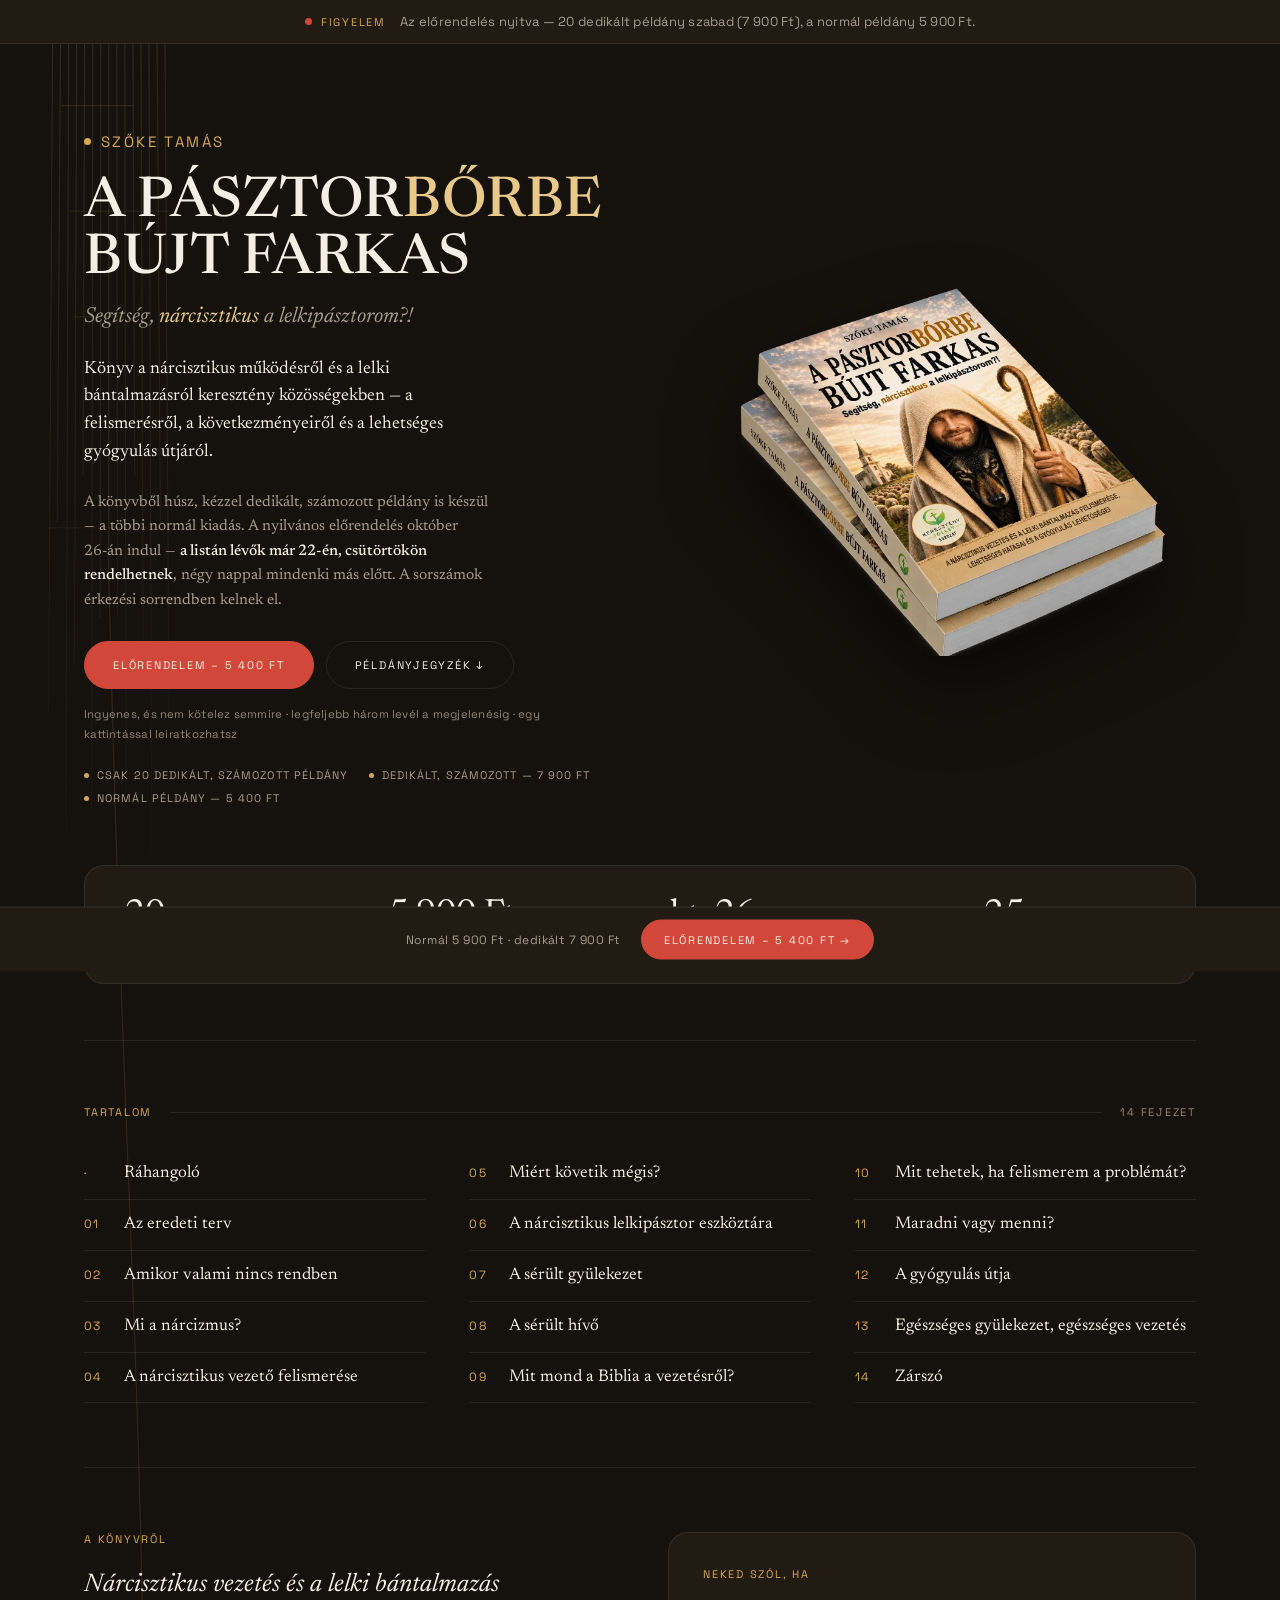
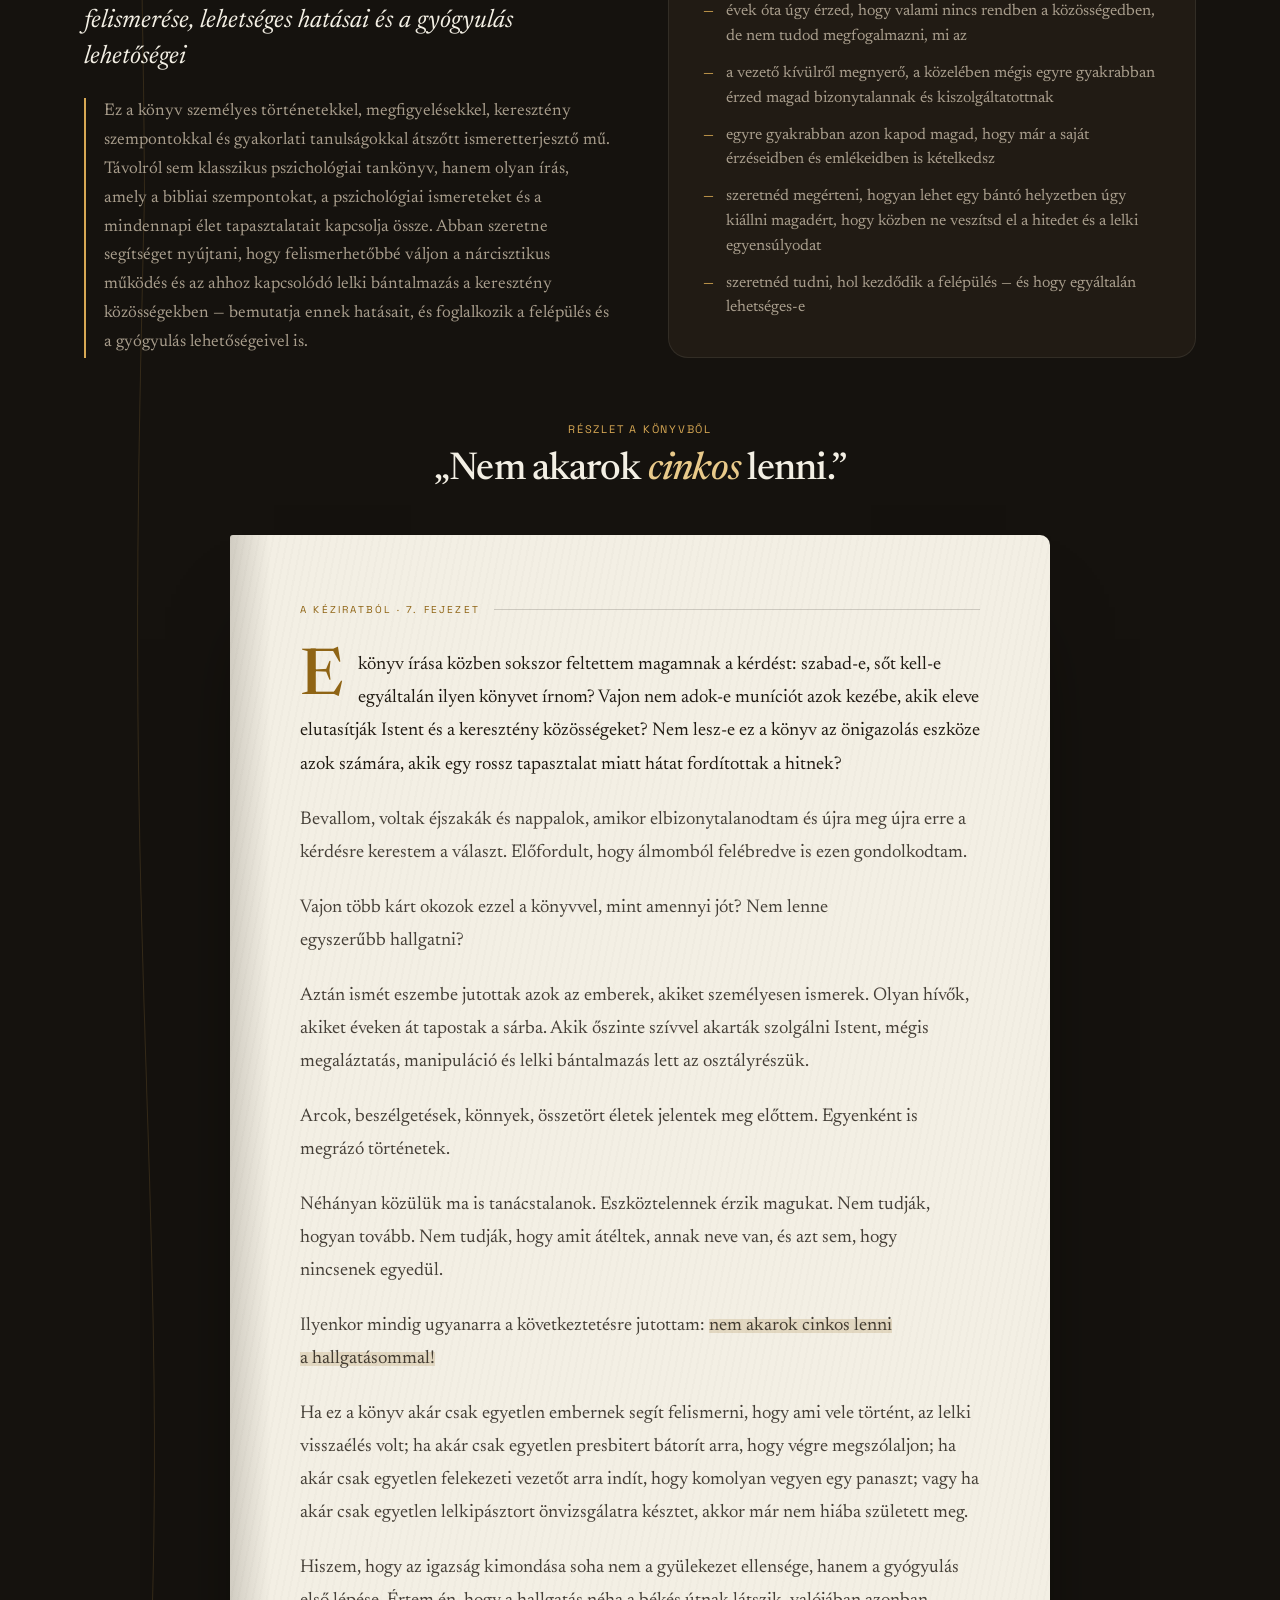
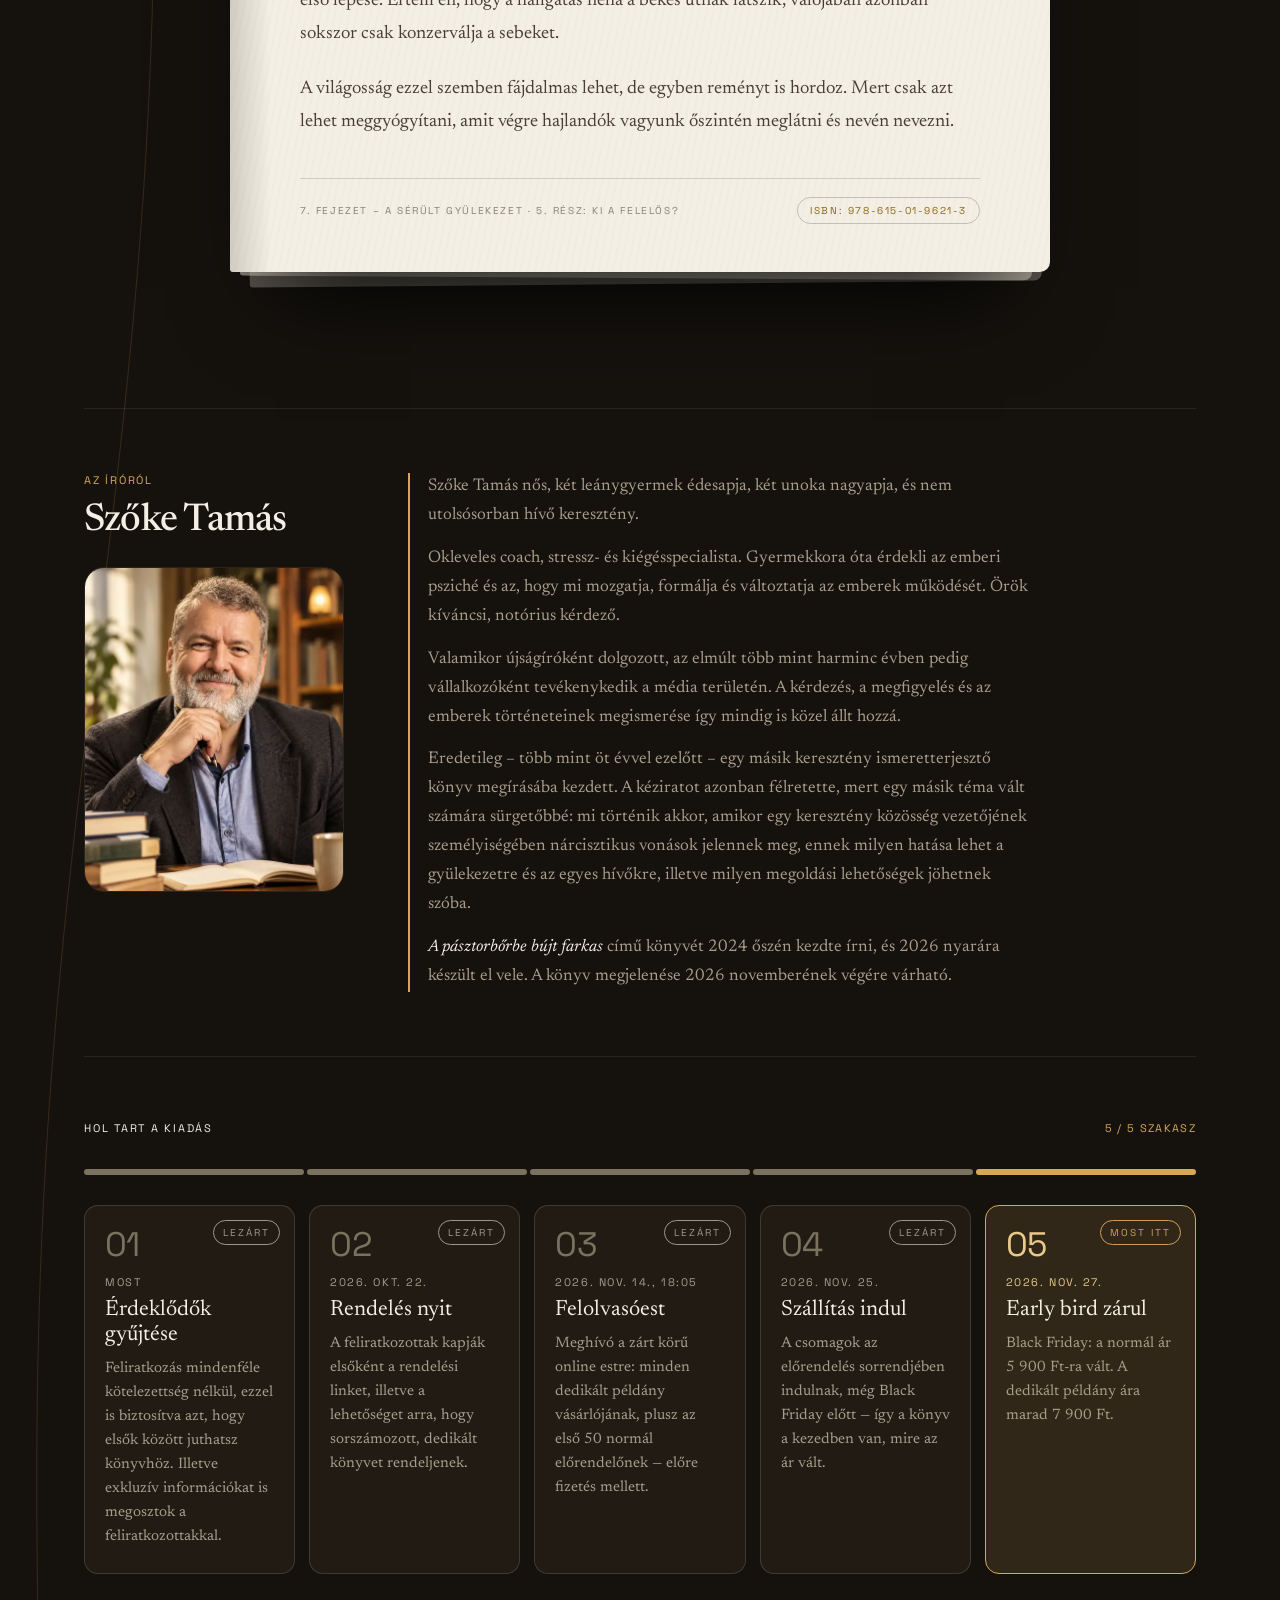
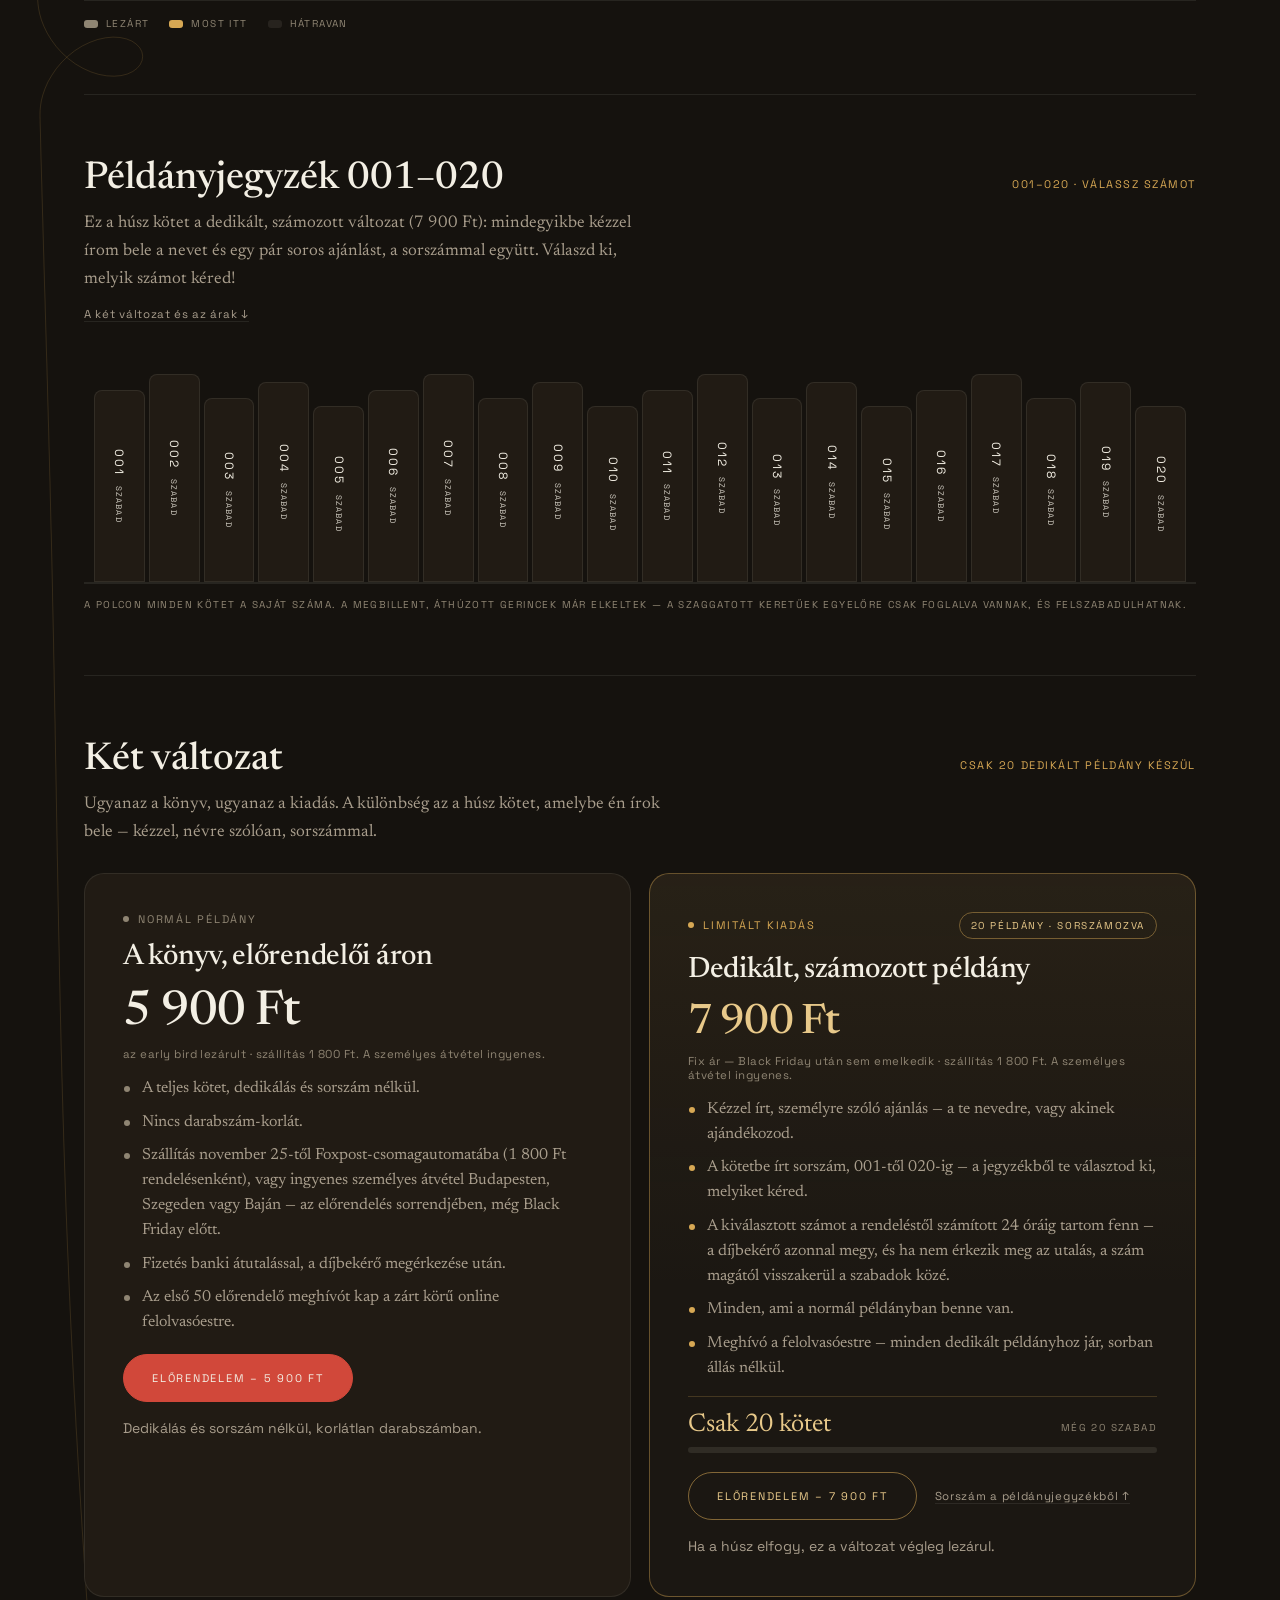
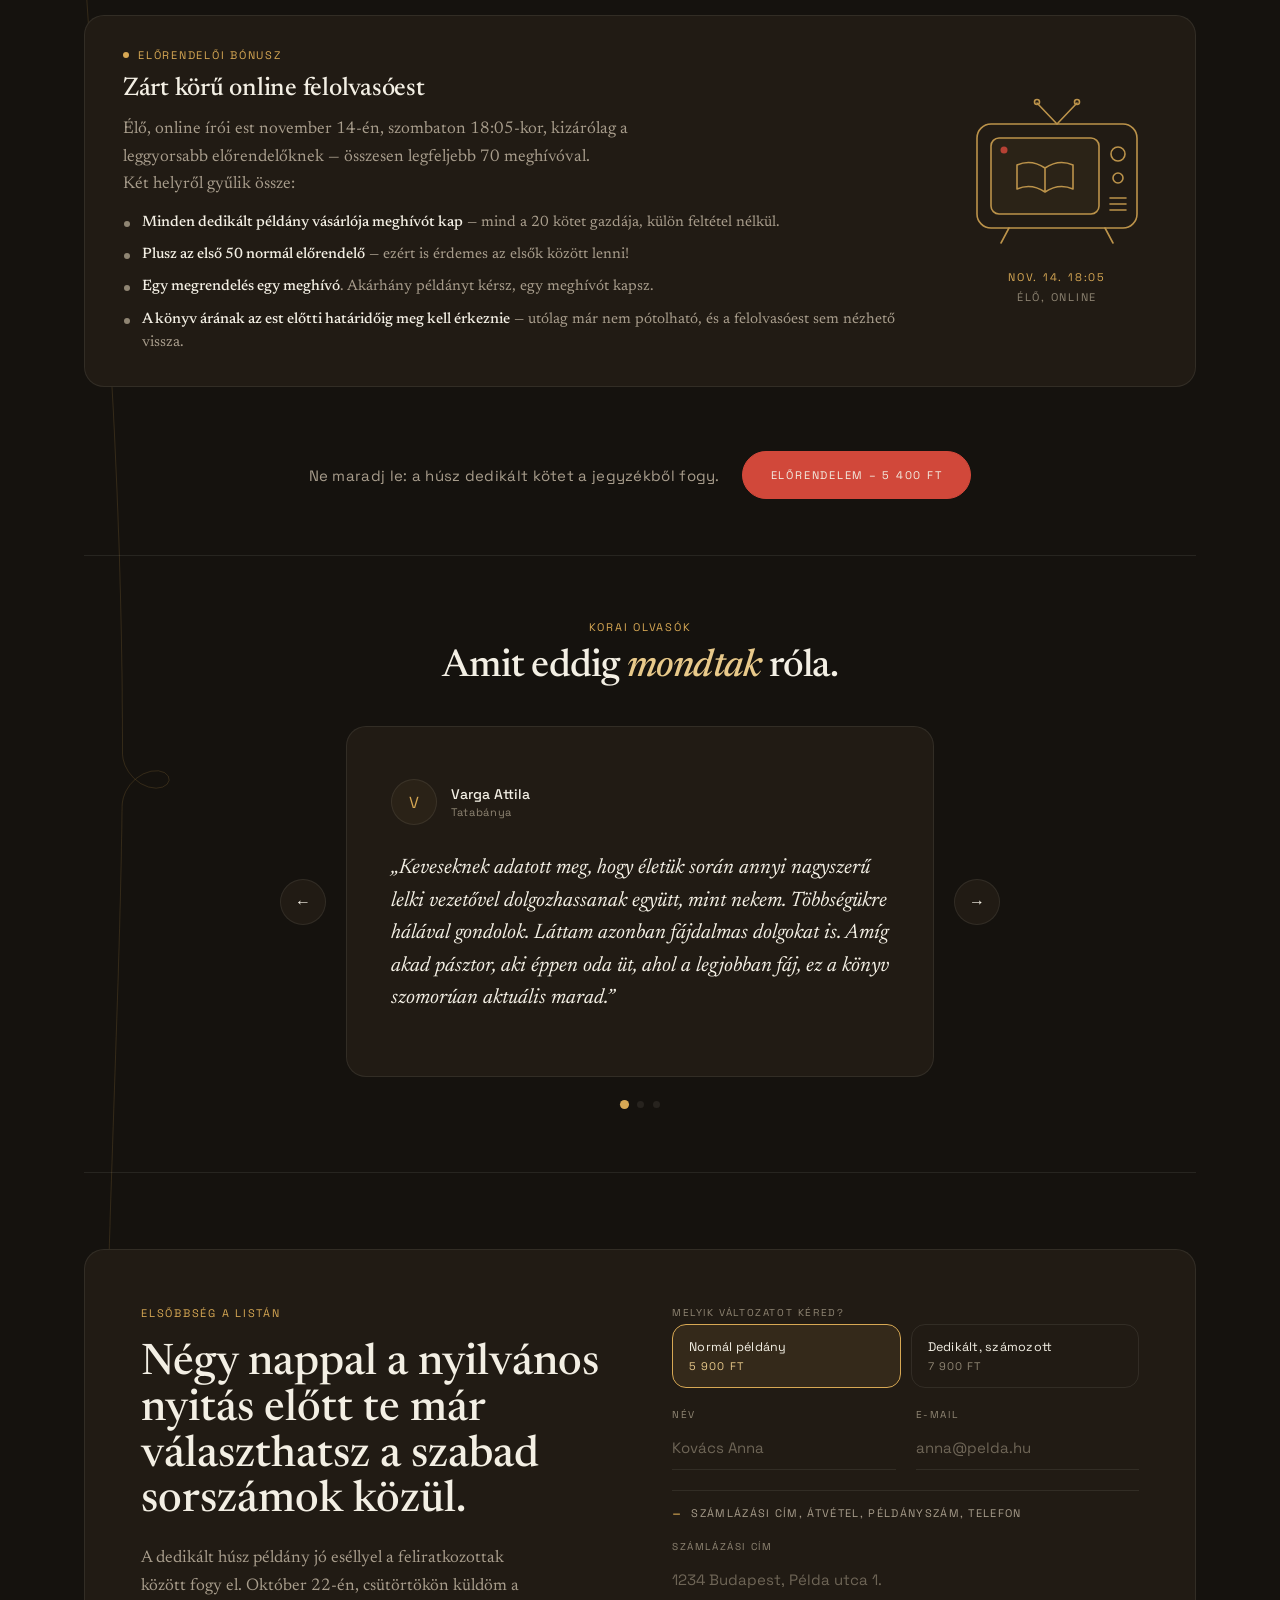
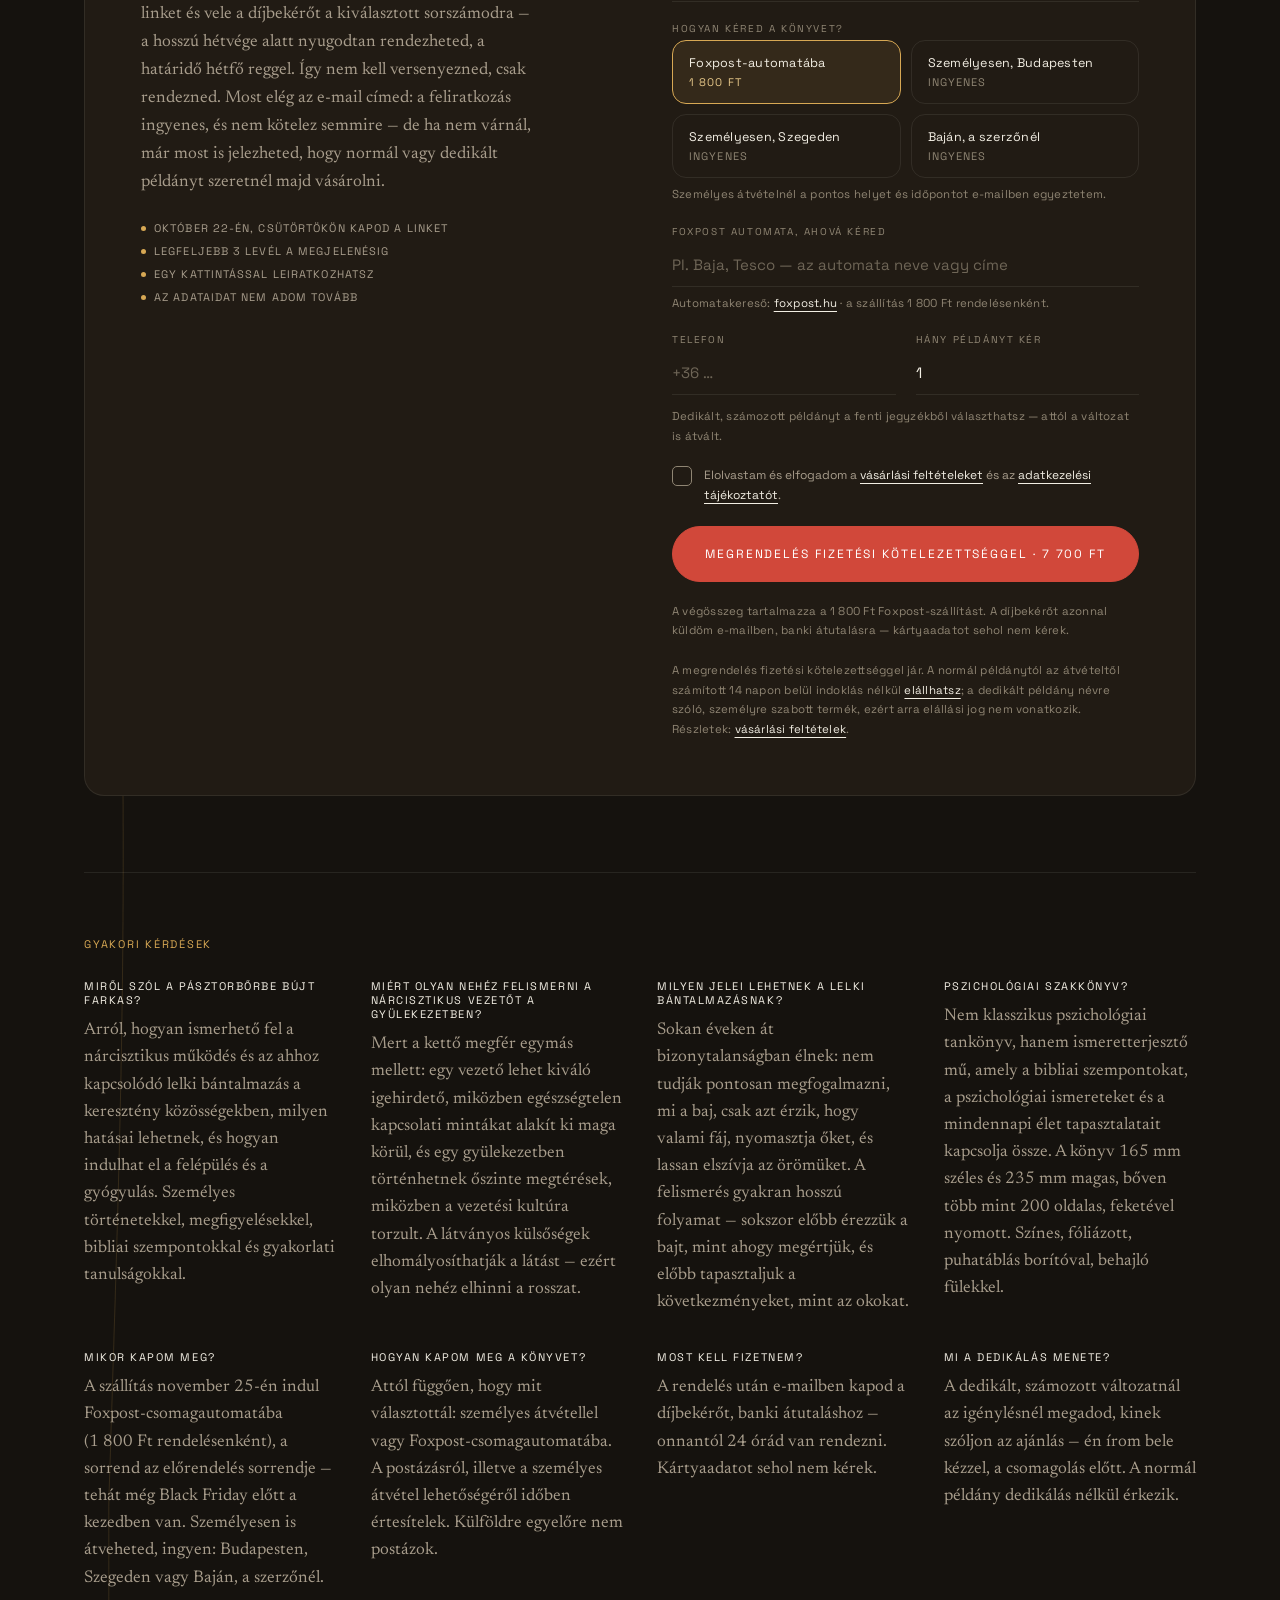
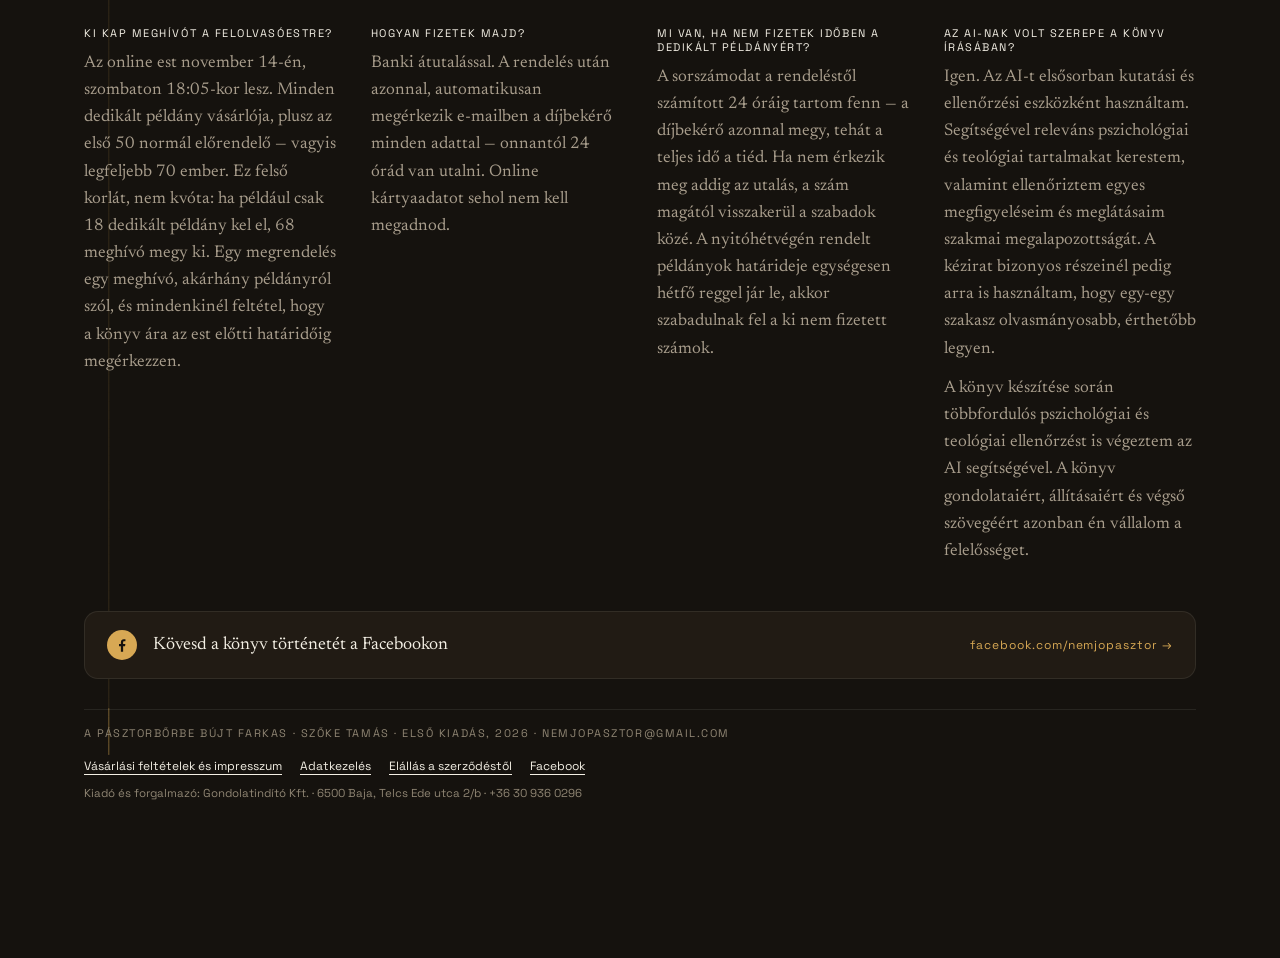
==== index.html @ 854a50dd "Az íróról: bővített, öt bekezdéses életrajz Co-Authored-By: Claude Opus 5.5 <noreply@anthropic.com> " ====
<!DOCTYPE html>
<html lang="hu">
<head>
<meta charset="UTF-8">
<meta name="viewport" content="width=device-width, initial-scale=1">
<title>A pásztorbőrbe bújt farkas — Szőke Tamás könyve</title>
<meta name="description" content="Szőke Tamás könyve a nárcisztikus vezetésről és a lelki bántalmazásról a gyülekezetben: felismerés, hatások, gyógyulás. Előrendelés, 20 dedikált példány.">
<meta name="theme-color" content="#15120e">
<link rel="icon" href="data:image/svg+xml,%3Csvg xmlns='http://www.w3.org/2000/svg' viewBox='0 0 32 32'%3E%3Crect width='32' height='32' rx='7' fill='%2315120e'/%3E%3Cpath d='M13 3C13 10 12 12 14 15C16 18 22 17 21 13C20 9 13 12 15 19C17 25 18 27 18 29' fill='none' stroke='%23d7a854' stroke-width='1.8' stroke-linecap='round'/%3E%3C/svg%3E">
<meta name="robots" content="index,follow">
<meta property="og:type" content="book">
<meta property="og:locale" content="hu_HU">
<meta property="og:title" content="A pásztorbőrbe bújt farkas — Szőke Tamás · 20 dedikált példány">
<meta property="og:description" content="Nárcisztikus működés és lelki bántalmazás keresztény közösségekben. A nyilvános előrendelés október 26-án indul, a várólistások már 22-én, csütörtökön rendelhetnek.">
<link rel="canonical" href="https://www.nemjopasztor.hu/">
<meta property="og:url" content="https://www.nemjopasztor.hu/">
<meta property="og:image" content="https://www.nemjopasztor.hu/og-borito.jpg">
<meta property="og:image:width" content="1200">
<meta property="og:image:height" content="630">
<meta name="twitter:card" content="summary_large_image">
<link rel="preconnect" href="https://fonts.googleapis.com">
<link rel="preconnect" href="https://fonts.gstatic.com" crossorigin>
<link href="https://fonts.googleapis.com/css2?family=Newsreader:ital,wght@0,400;0,500;1,400&family=Space+Grotesk:wght@400;500&display=swap" rel="stylesheet">
<!-- Strukturált adat a keresőknek. Az árak itt KÉZZEL vannak: ha a CONFIG
     árai változnak (pl. Black Friday után), ezt is frissíteni kell. A GYIK
     szövegei szó szerint egyezzenek az oldalon láthatóval. -->
<script type="application/ld+json">
{
 "@context": "https://schema.org",
 "@graph": [
  {
   "@type": "WebSite",
   "@id": "https://www.nemjopasztor.hu/#website",
   "url": "https://www.nemjopasztor.hu/",
   "name": "A pásztorbőrbe bújt farkas",
   "inLanguage": "hu",
   "publisher": {
    "@id": "https://www.nemjopasztor.hu/#kiado"
   }
  },
  {
   "@type": "Organization",
   "@id": "https://www.nemjopasztor.hu/#kiado",
   "name": "Gondolatindító Kft.",
   "url": "https://www.nemjopasztor.hu/",
   "email": "nemjopasztor@gmail.com",
   "telephone": "+36309360296",
   "address": {
    "@type": "PostalAddress",
    "streetAddress": "Telcs Ede utca 2/b",
    "postalCode": "6500",
    "addressLocality": "Baja",
    "addressCountry": "HU"
   },
   "sameAs": [
    "https://www.facebook.com/nemjopasztor"
   ]
  },
  {
   "@type": "Person",
   "@id": "https://www.nemjopasztor.hu/#szerzo",
   "name": "Szőke Tamás",
   "image": "https://www.nemjopasztor.hu/szerzo.webp",
   "jobTitle": "okleveles coach, stressz- és kiégésspecialista",
   "description": "Szőke Tamás nős, két leánygyermek édesapja, két unoka nagyapja, és nem utolsósorban hívő keresztény. Okleveles coach, stressz- és kiégésspecialista. Gyermekkora óta érdekli az emberi psziché és az, hogy mi mozgatja, formálja és változtatja az emberek működését. Örök kíváncsi, notórius kérdező. Valamikor újságíróként dolgozott, az elmúlt több mint harminc évben pedig vállalkozóként tevékenykedik a média területén. A kérdezés, a megfigyelés és az emberek történeteinek megismerése így mindig is közel állt hozzá. Eredetileg – több mint öt évvel ezelőtt – egy másik keresztény ismeretterjesztő könyv megírásába kezdett. A kéziratot azonban félretette, mert egy másik téma vált számára sürgetőbbé: mi történik akkor, amikor egy keresztény közösség vezetőjének személyiségében nárcisztikus vonások jelennek meg, ennek milyen hatása lehet a gyülekezetre és az egyes hívőkre, illetve milyen megoldási lehetőségek jöhetnek szóba. A pásztorbőrbe bújt farkas című könyvét 2024 őszén kezdte írni, és 2026 nyarára készült el vele. A könyv megjelenése 2026 novemberének végére várható."
  },
  {
   "@type": [
    "Book",
    "Product"
   ],
   "@id": "https://www.nemjopasztor.hu/#konyv",
   "name": "A pásztorbőrbe bújt farkas",
   "alternativeHeadline": "Segítség, nárcisztikus a lelkipásztorom?!",
   "description": "A nárcisztikus vezetés és a lelki bántalmazás felismerése, lehetséges hatásai és a gyógyulás lehetőségei keresztény közösségekben.",
   "author": {
    "@id": "https://www.nemjopasztor.hu/#szerzo"
   },
   "publisher": {
    "@id": "https://www.nemjopasztor.hu/#kiado"
   },
   "brand": {
    "@id": "https://www.nemjopasztor.hu/#kiado"
   },
   "inLanguage": "hu",
   "bookFormat": "https://schema.org/Paperback",
   "bookEdition": "Első kiadás",
   "datePublished": "2026",
   "isPartOf": {
    "@type": "BookSeries",
    "name": "Keresztény Jóllét sorozat"
   },
   "image": [
    "https://www.nemjopasztor.hu/borito.webp",
    "https://www.nemjopasztor.hu/og-borito.jpg"
   ],
   "url": "https://www.nemjopasztor.hu/",
   "offers": [
    {
     "@type": "Offer",
     "name": "Normál példány",
     "price": "5400",
     "priceCurrency": "HUF",
     "priceValidUntil": "2026-11-27",
     "availability": "https://schema.org/PreOrder",
     "availabilityStarts": "2026-09-20",
     "url": "https://www.nemjopasztor.hu/#varolista",
     "seller": {
      "@id": "https://www.nemjopasztor.hu/#kiado"
     },
     "shippingDetails": {
      "@type": "OfferShippingDetails",
      "shippingRate": {
       "@type": "MonetaryAmount",
       "value": "1800",
       "currency": "HUF"
      },
      "shippingDestination": {
       "@type": "DefinedRegion",
       "addressCountry": "HU"
      }
     },
     "hasMerchantReturnPolicy": {
      "@type": "MerchantReturnPolicy",
      "applicableCountry": "HU",
      "returnPolicyCategory": "https://schema.org/MerchantReturnFiniteReturnWindow",
      "merchantReturnDays": 14,
      "returnMethod": "https://schema.org/ReturnByMail",
      "returnFees": "https://schema.org/ReturnShippingFees"
     },
     "availableDeliveryMethod": [
      "https://schema.org/ParcelService",
      "https://schema.org/OnSitePickup"
     ]
    },
    {
     "@type": "Offer",
     "name": "Dedikált, számozott példány (20 db)",
     "price": "7900",
     "priceCurrency": "HUF",
     "availability": "https://schema.org/PreOrder",
     "url": "https://www.nemjopasztor.hu/#jegyzek",
     "seller": {
      "@id": "https://www.nemjopasztor.hu/#kiado"
     },
     "shippingDetails": {
      "@type": "OfferShippingDetails",
      "shippingRate": {
       "@type": "MonetaryAmount",
       "value": "1800",
       "currency": "HUF"
      },
      "shippingDestination": {
       "@type": "DefinedRegion",
       "addressCountry": "HU"
      }
     },
     "hasMerchantReturnPolicy": {
      "@type": "MerchantReturnPolicy",
      "applicableCountry": "HU",
      "returnPolicyCategory": "https://schema.org/MerchantReturnNotPermitted"
     },
     "availableDeliveryMethod": [
      "https://schema.org/ParcelService",
      "https://schema.org/OnSitePickup"
     ]
    }
   ],
   "isbn": "978-615-01-9621-3"
  },
  {
   "@type": "FAQPage",
   "@id": "https://www.nemjopasztor.hu/#gyik",
   "mainEntity": [
    {
     "@type": "Question",
     "name": "Miről szól A pásztorbőrbe bújt farkas?",
     "acceptedAnswer": {
      "@type": "Answer",
      "text": "Arról, hogyan ismerhető fel a nárcisztikus működés és az ahhoz kapcsolódó lelki bántalmazás a keresztény közösségekben, milyen hatásai lehetnek, és hogyan indulhat el a felépülés és a gyógyulás. Személyes történetekkel, megfigyelésekkel, bibliai szempontokkal és gyakorlati tanulságokkal."
     }
    },
    {
     "@type": "Question",
     "name": "Miért olyan nehéz felismerni a nárcisztikus vezetőt a gyülekezetben?",
     "acceptedAnswer": {
      "@type": "Answer",
      "text": "Mert a kettő megfér egymás mellett: egy vezető lehet kiváló igehirdető, miközben egészségtelen kapcsolati mintákat alakít ki maga körül, és egy gyülekezetben történhetnek őszinte megtérések, miközben a vezetési kultúra torzult. A látványos külsőségek elhomályosíthatják a látást — ezért olyan nehéz elhinni a rosszat."
     }
    },
    {
     "@type": "Question",
     "name": "Milyen jelei lehetnek a lelki bántalmazásnak?",
     "acceptedAnswer": {
      "@type": "Answer",
      "text": "Sokan éveken át bizonytalanságban élnek: nem tudják pontosan megfogalmazni, mi a baj, csak azt érzik, hogy valami fáj, nyomasztja őket, és lassan elszívja az örömüket. A felismerés gyakran hosszú folyamat — sokszor előbb érezzük a bajt, mint ahogy megértjük, és előbb tapasztaljuk a következményeket, mint az okokat."
     }
    },
    {
     "@type": "Question",
     "name": "Pszichológiai szakkönyv?",
     "acceptedAnswer": {
      "@type": "Answer",
      "text": "Nem klasszikus pszichológiai tankönyv, hanem ismeretterjesztő mű, amely a bibliai szempontokat, a pszichológiai ismereteket és a mindennapi élet tapasztalatait kapcsolja össze. A könyv 165 mm széles és 235 mm magas, bőven több mint 200 oldalas, feketével nyomott. Színes, fóliázott, puhatáblás borítóval, behajló fülekkel."
     }
    },
    {
     "@type": "Question",
     "name": "Hogyan kapom meg a könyvet?",
     "acceptedAnswer": {
      "@type": "Answer",
      "text": "Attól függően, hogy mit választottál: személyes átvétellel vagy Foxpost-csomagautomatába. A postázásról, illetve a személyes átvétel lehetőségéről időben értesítelek. Külföldre egyelőre nem postázok."
     }
    },
    {
     "@type": "Question",
     "name": "Mi a dedikálás menete?",
     "acceptedAnswer": {
      "@type": "Answer",
      "text": "A dedikált, számozott változatnál az igénylésnél megadod, kinek szóljon az ajánlás — én írom bele kézzel, a csomagolás előtt. A normál példány dedikálás nélkül érkezik."
     }
    },
    {
     "@type": "Question",
     "name": "Az AI-nak volt szerepe a könyv írásában?",
     "acceptedAnswer": {
      "@type": "Answer",
      "text": "Igen. Az AI-t elsősorban kutatási és ellenőrzési eszközként használtam. Segítségével releváns pszichológiai és teológiai tartalmakat kerestem, valamint ellenőriztem egyes megfigyeléseim és meglátásaim szakmai megalapozottságát. A kézirat bizonyos részeinél pedig arra is használtam, hogy egy-egy szakasz olvasmányosabb, érthetőbb legyen. A könyv készítése során többfordulós pszichológiai és teológiai ellenőrzést is végeztem az AI segítségével. A könyv gondolataiért, állításaiért és végső szövegéért azonban én vállalom a felelősséget."
     }
    }
   ]
  }
 ]
}
</script>
<style>
  :root{
    --bg:#15120e; --bg-alt:#1b1712; --panel:#211b14; --panel-2:#2a2217;
    --line: rgba(255,246,232,0.08);
    --ink:#f3efe4; --ink-soft:#a89d8c; --ink-faint:#8f8573;
    --gold:#d7a854; --gold-soft:#e8c98a;
    --coral:#d1483a; --coral-hover:#b93a2e;
    --paper:#f3efe4; --paper-ink:#1f1911;
    --gold-deep:#8f6414;
    --r-lg: 20px; --r-md: 14px; --r-sm: 8px;
    --serif: 'Newsreader', Georgia, serif;
    --sans: 'Space Grotesk', sans-serif;
  }
  * { box-sizing: border-box; }
  html { scroll-behavior: smooth; }
  body { margin: 0; background: var(--bg); color: var(--ink); font-family: var(--serif); -webkit-font-smoothing: antialiased; overflow-x: hidden; }

  /* Háttér: "a kibontott szál". A body háttere a canvasra propagálódik, így
     a -1-es réteg a háttérszín fölött, de minden tartalom mögött fut — a
     panelek eltakarják, a szekciók közti résekben előbukkan. */
  #weave { position: absolute; top: 0; left: 0; width: 100%; z-index: -1; pointer-events: none; overflow: hidden; }
  #weave svg { display: block; width: 100%; height: 100%; }
  /* mobilon és táblagépen (érintőképernyőn) nincs szál */
  @media (max-width: 1024px), (hover: none) and (pointer: coarse) { #weave { display: none; } }
  a { color: var(--ink); text-underline-offset: 4px; }
  a:hover { color: var(--gold); }
  ::selection { background: var(--gold); color: var(--bg); }
  button { font: inherit; }
  @media (max-width: 1459px) { .om-rail { display: none !important; } }
  :focus-visible { outline: 2px solid var(--gold); outline-offset: 2px; }

  .hover-fill:hover { background: var(--gold) !important; color: var(--bg) !important; border-color: var(--gold) !important; }
  .hover-line:hover { border-color: var(--gold) !important; }
  .field-line { outline: none; }
  .field-line:focus { border-bottom-color: var(--gold) !important; }

  /* copy shelf buttons */
  .copy-btn {
    flex: 1 1 34px; min-width: 30px; max-width: 62px;
    border: 1px solid var(--line); background: var(--panel); color: var(--ink);
    font-family: var(--sans); font-size: 12px; letter-spacing: 0.16em;
    cursor: pointer; border-radius: var(--r-sm) var(--r-sm) 0 0; padding: 12px 0;
    display: grid; place-items: center;
    transform: translateY(0) rotate(0deg); transform-origin: bottom center;
    transition: transform 300ms cubic-bezier(.3,1.4,.5,1), background 240ms ease, color 240ms ease, border-color 240ms ease;
  }
  @media (max-width: 700px) {
    /* mobilon két egyenlő, tízes sor — különben 9+9+2 lesz, két árva kötettel */
    #copy-shelf { display: grid !important; grid-template-columns: repeat(10, minmax(0, 1fr)); align-items: end; gap: 3px !important; padding: 26px 0 0 !important; }
    #copy-shelf .copy-btn { min-width: 0; max-width: none; }
  }
  .copy-btn[disabled] { background: var(--bg-alt); color: var(--ink-faint); border-color: var(--line); cursor: not-allowed; }
  .copy-btn.picked { background: var(--coral); border-color: var(--coral); color: var(--ink); transform: translateY(-16px); }
  /* foglalva: a fizetésre vár, nem végleges — halk okker jelzés, szaggatott
     keret, NEM áthúzott felirat (az csak a véglegesen elkelt köteteké) */
  .copy-btn.reserved[disabled] { background: rgba(215,168,84,0.08); color: var(--gold-soft); border-color: rgba(215,168,84,0.4); border-style: dashed; }
  .copy-btn .lbl { writing-mode: vertical-rl; text-orientation: mixed; display: flex; align-items: center; gap: 10px; }
  .copy-btn[disabled]:not(.reserved) .lbl { text-decoration: line-through; }
  .copy-btn .st { font-size: 8px; letter-spacing: 0.14em; text-transform: uppercase; opacity: 0.85; }

  .pick-banner {
    display: none; margin-top: 16px; border: 1px solid var(--gold); background: var(--panel); border-radius: var(--r-md);
    padding: 14px 18px; align-items: center; justify-content: space-between; gap: 12px; flex-wrap: wrap;
  }
  .pick-banner.show { display: flex; }
  .pick-banner span { font-family: var(--sans); font-size: 12px; letter-spacing: 0.04em; color: var(--ink); }
  .pick-banner a { font-family: var(--sans); font-size: 11px; letter-spacing: 0.14em; text-transform: uppercase; text-decoration: none; color: var(--gold); white-space: nowrap; }

  /* phase cards */
  .phase-card {
    min-width: 0; outline: none; position: relative; overflow: hidden;
    border: 1px solid var(--line); border-radius: var(--r-md);
    padding: 22px 20px 24px; display: grid; gap: 9px; align-content: start;
    transition: background 300ms ease, color 300ms ease, border-color 300ms ease;
    cursor: default;
  }
  .phase-stamp { position: absolute; top: 14px; right: 14px; font-family: var(--sans); font-size: 10px; letter-spacing: 0.2em; text-transform: uppercase; border: 1px solid; padding: 5px 9px; border-radius: 999px; opacity: 0.95; }
  .phase-num { font-family: var(--sans); font-size: 34px; line-height: 1; letter-spacing: -0.02em; }
  .phase-date { font-family: var(--sans); font-size: 11px; letter-spacing: 0.14em; text-transform: uppercase; margin-top: 4px; }
  .phase-title { font-size: 22px; line-height: 1.15; }
  .phase-note { font-size: 15px; line-height: 1.6; max-width: 30ch; }

  /* pill buttons */
  .pill-btn {
    font-family: var(--sans); font-size: 11px; letter-spacing: 0.16em; text-transform: uppercase;
    text-decoration: none; padding: 16px 28px; border-radius: 999px; display: inline-flex; align-items: center; gap: 8px;
    transition: background 180ms ease, color 180ms ease, border-color 180ms ease, transform 180ms ease;
  }
  .pill-btn-primary { background: var(--coral); color: var(--ink); border: 1px solid var(--coral); }
  .pill-btn-primary:hover { background: var(--coral-hover); border-color: var(--coral-hover); transform: translateY(-1px); }
  .pill-btn-ghost { background: transparent; color: var(--ink); border: 1px solid var(--line); }
  .pill-btn-ghost:hover { border-color: var(--gold); color: var(--gold); }
  .pill-btn-gold { background: transparent; color: var(--gold-soft); border: 1px solid rgba(215,168,84,0.55); }
  .pill-btn-gold:hover { background: var(--gold); color: var(--bg); border-color: var(--gold); transform: translateY(-1px); }

  /* attn bar + sticky cta */
  #sticky-cta { transform: translateY(110%); transition: transform 360ms cubic-bezier(.2,.8,.3,1); }
  #sticky-cta.up { transform: translateY(0); }

  /* olvasói ajánlók */
  .testi-arrow {
    width: 46px; height: 46px; border-radius: 999px; border: 1px solid var(--line); background: var(--panel);
    display: grid; place-items: center; cursor: pointer; flex: none; font-size: 16px; color: var(--ink);
    transition: background 180ms ease, color 180ms ease, border-color 180ms ease;
  }
  .testi-arrow:hover { background: var(--gold); color: var(--bg); border-color: var(--gold); }
  .testi-dot { width: 7px; height: 7px; border-radius: 999px; background: var(--line); border: none; padding: 0; cursor: pointer; transition: background 180ms ease, transform 180ms ease; }
  .testi-dot.active { background: var(--gold); transform: scale(1.3); }

  /* stat band */
  .stat-item { display: grid; gap: 4px; }
  .stat-num { font-family: var(--serif); font-size: clamp(26px,3vw,36px); color: var(--ink); }
  .stat-label { font-family: var(--sans); font-size: 10px; letter-spacing: 0.14em; text-transform: uppercase; color: var(--ink-faint); }

  /* konverziós elemek */
  .trust-row { display: flex; flex-wrap: wrap; gap: 9px 20px; font-family: var(--sans); font-size: 11px; letter-spacing: 0.1em; text-transform: uppercase; color: var(--ink-soft); }
  .trust-row span { display: inline-flex; align-items: center; gap: 8px; }
  .trust-row span::before { content: ""; width: 5px; height: 5px; border-radius: 999px; background: var(--gold); flex: none; }
  .cta-note { font-family: var(--sans); font-size: 11.5px; line-height: 1.7; letter-spacing: 0.02em; color: var(--ink-faint); margin: 0; }
  /* űrlap */
  .field-wrap { display: grid; gap: 5px; min-width: 0; }
  .field-label { font-family: var(--sans); font-size: 10px; letter-spacing: 0.16em; text-transform: uppercase; color: var(--ink-faint); }
  .field-line { font-family: var(--sans); font-size: 15px; padding: 12px 0; background: transparent; border: none; border-bottom: 1px solid var(--line); color: var(--ink); border-radius: 0; min-width: 0; width: 100%; }
  .field-line::placeholder { color: var(--ink-faint); opacity: 0.7; }
  .consent { display: grid; grid-template-columns: auto 1fr; gap: 12px; align-items: start; cursor: pointer; font-family: var(--sans); font-size: 12px; line-height: 1.65; color: var(--ink-soft); }
  .consent input {
    -webkit-appearance: none; appearance: none; width: 20px; height: 20px; margin: 0; flex: none;
    border: 1px solid var(--ink-faint); border-radius: 5px; background: transparent; cursor: pointer;
    display: grid; place-content: center; transition: background 160ms ease, border-color 160ms ease;
  }
  .consent input::after { content: ""; width: 10px; height: 6px; border-left: 2px solid var(--bg); border-bottom: 2px solid var(--bg); transform: rotate(-45deg) scale(0); transition: transform 160ms ease; }
  .consent input:checked { background: var(--gold); border-color: var(--gold); }
  .consent input:checked::after { transform: rotate(-45deg) scale(1); }
  .consent:hover input { border-color: var(--gold); }
  .submit-btn {
    font-family: var(--sans); font-size: 12px; letter-spacing: 0.16em; text-transform: uppercase;
    background: var(--coral); color: #fff; border: 1px solid var(--coral);
    padding: 18px 28px; min-height: 56px; cursor: pointer; border-radius: 999px; width: 100%;
    transition: background 180ms ease, transform 180ms ease, opacity 180ms ease;
  }
  .submit-btn:hover:not([disabled]) { background: var(--coral-hover); border-color: var(--coral-hover); transform: translateY(-1px); }
  .submit-btn[disabled] { opacity: 0.6; cursor: progress; }
  .form-status { font-family: var(--sans); font-size: 13px; line-height: 1.6; margin: 0; display: none; }
  .form-status.err { display: block; color: #ffb3a8; border-left: 2px solid var(--coral); padding-left: 14px; }
  .form-status.err a { color: var(--gold-soft); }
  .hp { position: absolute; left: -9999px; width: 1px; height: 1px; overflow: hidden; }
  details.more { border-top: 1px solid var(--line); padding-top: 14px; }
  details.more > summary {
    cursor: pointer; list-style: none; font-family: var(--sans); font-size: 11px;
    letter-spacing: 0.12em; text-transform: uppercase; color: var(--ink-soft);
    display: flex; align-items: center; gap: 9px;
  }
  details.more > summary::-webkit-details-marker { display: none; }
  details.more > summary::before { content: "+"; color: var(--gold); font-size: 15px; line-height: 1; }
  details.more[open] > summary::before { content: "–"; }
  details.more > summary:hover { color: var(--gold); }

  /* idézet a könyvből — a könyv saját papírján */
  .quote-wrap { position: relative; max-width: 820px; margin: 0 auto; }
  .quote-wrap::before,
  .quote-wrap::after {
    content: ""; position: absolute; left: 14px; right: 14px; bottom: 0; height: 100%;
    border-radius: 3px 8px 8px 3px; background: #d9d3c4; z-index: 0;
  }
  .quote-wrap::before { transform: translate(0, 12px) rotate(-0.5deg); opacity: 0.35; }
  .quote-wrap::after { transform: translate(0, 6px) rotate(0.35deg); opacity: 0.6; }

  .author { display: grid; grid-template-columns: minmax(0, 260px) minmax(0, 1fr); gap: clamp(24px, 5vw, 64px); align-items: start; }
  .author-bio { font-size: 17px; line-height: 1.7; color: var(--ink-soft); max-width: 62ch; border-left: 2px solid var(--gold); padding-left: 18px; }
  .author-bio p { margin: 0 0 14px; }
  .author-bio p:last-child { margin-bottom: 0; }
  .author-bio em { font-style: italic; color: var(--ink); }
  .author-photo { display: block; width: 100%; height: auto; aspect-ratio: 4 / 5; object-fit: cover; margin-top: 24px; border-radius: var(--r-lg); border: 1px solid var(--line); }
  @media (max-width: 720px) { .author { grid-template-columns: 1fr; } .author-photo { max-width: 240px; } }
  .quote-paper {
    position: relative; z-index: 1; overflow: hidden;
    margin: 0;   /* a blockquote alapértelmezett 40px-es oldalmargója kilátszatta a lapokat */
    background: var(--paper); color: var(--paper-ink);
    border-radius: 3px 10px 10px 3px;
    padding: clamp(34px, 5.5vw, 68px) clamp(26px, 5.5vw, 70px) clamp(28px, 4vw, 48px);
    box-shadow: 0 60px 90px -44px rgba(0,0,0,0.95);
    font-family: var(--serif);
  }
  /* finom papírszerkezet + a gerinc felőli árnyék */
  .quote-paper::before {
    content: ""; position: absolute; inset: 0; pointer-events: none;
    background:
      linear-gradient(90deg, rgba(31,25,17,0.16), rgba(31,25,17,0) 5%),
      repeating-linear-gradient(101deg, rgba(31,25,17,0.014) 0 2px, rgba(31,25,17,0) 2px 7px);
  }
  .quote-paper > * { position: relative; }

  .quote-eyebrow {
    font-family: var(--sans); font-size: 10px; letter-spacing: 0.22em; text-transform: uppercase;
    color: var(--gold-deep); margin: 0 0 clamp(22px, 3vw, 32px); display: flex; align-items: center; gap: 14px;
  }
  .quote-eyebrow::after { content: ""; flex: 1 1 auto; height: 1px; background: rgba(31,25,17,0.18); }

  .quote-body { display: grid; gap: clamp(16px, 2vw, 22px); font-size: clamp(16.5px, 1.45vw, 19px); line-height: 1.78; }
  .quote-body p { margin: 0; text-wrap: pretty; }
  .quote-body p:first-child::first-letter {
    float: left; font-size: 3.45em; line-height: 0.82; margin: 5px 14px 0 0;
    color: var(--gold-deep); font-weight: 500;
  }
  .quote-body p:not(:first-child) { color: rgba(31,25,17,0.82); }
  .quote-body em { font-style: italic; }
  .quote-hi { background: linear-gradient(transparent 14%, rgba(143,100,20,0.17) 14% 92%, transparent 92%); }

  .quote-foot {
    margin-top: clamp(26px, 3.5vw, 40px); padding-top: 18px; border-top: 1px solid rgba(31,25,17,0.16);
    display: flex; flex-wrap: wrap; align-items: center; justify-content: space-between; gap: 10px 18px;
    font-family: var(--sans); font-size: 10px; letter-spacing: 0.16em; text-transform: uppercase; color: rgba(31,25,17,0.5);
  }
  .quote-foot .seal { border: 1px solid rgba(31,25,17,0.22); border-radius: 999px; padding: 6px 12px; color: var(--gold-deep); }

  .reveal { opacity: 0; transform: translateY(22px); transition: opacity 760ms ease, transform 760ms cubic-bezier(.2,.8,.3,1); }
  .reveal.in { opacity: 1; transform: none; }
  @media (prefers-reduced-motion: reduce) { .reveal { opacity: 1; transform: none; transition: none; } }

  /* "neked szól, ha" lista */
  .fit-list { display: grid; gap: 12px; margin: 0; padding: 0; list-style: none; }
  .fit-list li { display: grid; grid-template-columns: auto 1fr; gap: 12px; font-size: 16px; line-height: 1.55; color: var(--ink-soft); }
  /* hasábok: fentről lefelé olvasható, 15 tétel = 3 × 5 */
  .fb-link { margin-top: 46px; display: flex; flex-wrap: wrap; align-items: center; gap: 10px 16px; padding: 18px 22px; border: 1px solid var(--line); border-radius: var(--r-md); background: var(--panel); text-decoration: none; color: var(--ink); transition: border-color 180ms ease; }
  .fb-link:hover { border-color: var(--gold); color: var(--ink); }
  .fb-link svg { width: 30px; height: 30px; padding: 6px; border-radius: 999px; background: var(--gold); color: var(--bg); flex: none; }
  .fb-text { font-size: 18px; }
  .fb-handle { margin-left: auto; font-family: var(--sans); font-size: 12px; letter-spacing: 0.08em; color: var(--gold); }
  @media (max-width: 560px) {
    .fb-link { display: grid; grid-template-columns: 30px 1fr; gap: 4px 14px; padding: 16px 18px; }
    .fb-text { font-size: 16px; line-height: 1.35; }
    .fb-handle { grid-column: 2; margin-left: 0; }
  }
  .toc-list { list-style: none; margin: 0; padding: 0; columns: 3 260px; column-gap: 44px; }
  .toc-row { display: grid; grid-template-columns: 26px 1fr; align-items: baseline; gap: 14px; padding: 13px 0; border-bottom: 1px solid var(--line); min-width: 0; break-inside: avoid; }
  .toc-n { font-family: var(--sans); font-size: 12px; letter-spacing: 0.1em; color: var(--gold); }
  .toc-t { font-size: 17px; line-height: 1.4; color: var(--ink); }
  .fit-list li::before { content: "—"; color: var(--gold); }

  /* borító: átlátszó hátterű mockup, a vetett árnyék adja a mélységet */
  .hero-cover-img { display: block; width: clamp(320px, 38vw, 560px); height: auto; filter: drop-shadow(0 34px 38px rgba(0,0,0,0.6)); }

  /* hero borítókép */
  .hero-grid { display: grid; grid-template-columns: minmax(0,1fr) auto; gap: clamp(30px, 5vw, 60px); align-items: center; }
  .hero-cover-wrap { justify-self: end; align-self: center; display: flex; align-items: center; justify-content: flex-end; min-width: 0; }
  @media (max-width: 860px) {
    .hero-grid { grid-template-columns: 1fr; }
    .hero-cover-wrap { justify-self: stretch; justify-content: center; }
    /* mobilon a borító a cím fölé kerül: ez a legerősebb horog, ne a hajtás alatt legyen */
    .hero-cover-wrap { order: -1; }
    /* egy hasábban a cím a képernyő szélességéhez igazodik, két sorban marad */
    .hero-title { font-size: min(8.6vw, 48px) !important; }
    .hero-cover-img { width: min(80%, 330px); }
  }

  /* ---- rendelési változatok (normál / dedikált) ---- */
  .tier-grid { display: grid; grid-template-columns: repeat(auto-fit, minmax(290px, 1fr)); gap: 18px; align-items: stretch; }
  .tier {
    position: relative; min-width: 0; border-radius: var(--r-lg);
    padding: clamp(26px, 3.4vw, 38px); display: grid; gap: 15px; align-content: start;
  }
  .tier-main { border: 1px solid var(--line); background: var(--panel); }
  /* A dedikált kártya visszafogottabb, mint a fő tier: vékony okker keret,
     halk okker derengés — prémium, de nem harsány. */
  .tier-signed {
    border: 1px solid rgba(215,168,84,0.40);
    background: linear-gradient(180deg, rgba(215,168,84,0.065), rgba(215,168,84,0) 58%), var(--bg-alt);
  }
  .tier-head { display: flex; flex-wrap: wrap; align-items: center; justify-content: space-between; gap: 10px; }
  .tier-eyebrow { font-family: var(--sans); font-size: 11px; letter-spacing: 0.16em; text-transform: uppercase; display: inline-flex; align-items: center; gap: 9px; color: var(--ink-faint); margin: 0; }
  .tier-eyebrow::before { content: ""; width: 6px; height: 6px; border-radius: 999px; background: currentColor; flex: none; }
  .tier-signed .tier-eyebrow { color: var(--gold); }
  .tier-chip {
    font-family: var(--sans); font-size: 10px; letter-spacing: 0.16em; text-transform: uppercase;
    border: 1px solid rgba(215,168,84,0.45); color: var(--gold-soft); border-radius: 999px; padding: 6px 11px; white-space: nowrap;
  }
  .tier-name { font-size: clamp(22px, 2.3vw, 30px); font-weight: 500; line-height: 1.12; margin: 0; letter-spacing: -0.01em; }
  .tier-price { display: flex; flex-wrap: wrap; align-items: baseline; gap: 10px; }
  .tier-price b { font-family: var(--serif); font-size: clamp(30px, 3.3vw, 42px); font-weight: 500; line-height: 1; letter-spacing: -0.02em; }
  .tier-main .tier-price b { font-size: clamp(33px, 3.8vw, 48px); }
  .tier-signed .tier-price b { color: var(--gold-soft); }
  .tier-price span { font-family: var(--sans); font-size: 11.5px; letter-spacing: 0.04em; color: var(--ink-faint); }
  .tier-list { list-style: none; margin: 0; padding: 0; display: grid; gap: 9px; }
  .tier-list li { position: relative; padding-left: 19px; font-size: 16px; line-height: 1.55; color: var(--ink-soft); }
  .tier-list li::before { content: ""; position: absolute; left: 1px; top: 10px; width: 6px; height: 6px; border-radius: 999px; background: var(--ink-faint); }
  .tier-signed .tier-list li::before { background: var(--gold); }

  /* készletszámláló — a dedikált kártya legfontosabb eleme */
  .tier-meter { display: grid; gap: 9px; border-top: 1px solid rgba(215,168,84,0.22); padding-top: 16px; }
  .tier-meter-top { display: flex; flex-wrap: wrap; align-items: baseline; justify-content: space-between; gap: 8px; }
  .tier-meter-count { font-family: var(--serif); font-size: clamp(20px, 2vw, 26px); color: var(--gold-soft); line-height: 1; }
  .tier-meter-count b { font-weight: 500; }
  .tier-meter-left { font-family: var(--sans); font-size: 10px; letter-spacing: 0.14em; text-transform: uppercase; color: var(--ink-faint); }
  .tier-meter-bar { height: 6px; border-radius: 999px; background: rgba(255,246,232,0.09); overflow: hidden; display: flex; }
  .tier-meter-fill { display: block; flex: none; height: 100%; width: 0; background: var(--gold); transition: width 700ms cubic-bezier(.3,.9,.3,1); }
  /* a foglalt (fizetésre váró) sorszámok halványabb, szaggatott jellegű
     szegmense — látszik, hogy ez a rész még visszafordulhat */
  .tier-meter-fill-reserved { display: block; flex: none; height: 100%; width: 0; background: repeating-linear-gradient(135deg, rgba(215,168,84,0.55) 0 4px, rgba(215,168,84,0.22) 4px 8px); transition: width 700ms cubic-bezier(.3,.9,.3,1); }
  .tier-cta { justify-self: start; margin-top: 4px; }
  .tier-foot { font-family: var(--sans); font-size: 14px; line-height: 1.6; color: var(--ink-soft); margin: 0; }

  /* elfogyott állapot — a kártya marad, de a normál változat felé terel */
  .tier-signed.is-sold { border-color: var(--line); background: var(--bg-alt); }
  .tier-signed.is-sold .tier-eyebrow, .tier-signed.is-sold .tier-price b, .tier-signed.is-sold .tier-meter-count { color: var(--ink-faint); }
  .tier-signed.is-sold .tier-chip { border-color: var(--line); color: var(--ink-faint); }
  .tier-signed.is-sold .tier-list li::before, .tier-signed.is-sold .tier-meter-fill { background: var(--ink-faint); }
  .tier-signed.is-sold .tier-meter { border-top-color: var(--line); }
  .tier-sold-note { display: none; border: 1px solid var(--line); border-radius: var(--r-md); padding: 16px 18px; font-family: var(--sans); font-size: 13px; line-height: 1.7; color: var(--ink-soft); }
  .tier-sold-note a { color: var(--gold); }
  .tier-signed.is-sold .tier-sold-note { display: block; }
  .tier-signed.is-sold .tier-cta { display: none; }
  /* "pillanatnyilag nincs szabad szám" — gyengébb, mint az elfogyott: a
     CTA nem tűnik el, mert a jelentkezés még mindig felkerül egy sorba */
  .tier-full-note { display: none; border: 1px solid rgba(215,168,84,0.4); border-radius: var(--r-md); padding: 16px 18px; font-family: var(--sans); font-size: 13px; line-height: 1.7; color: var(--ink-soft); background: rgba(215,168,84,0.06); }
  .tier-full-note.show { display: block; }

  /* közös bónusz-blokk a két kártya alatt — szándékosan a leghalkabb elem */
  .bonus-card {
    margin-top: 18px; border: 1px solid var(--line); border-radius: var(--r-lg); background: var(--panel);
    padding: clamp(22px, 3vw, 32px) clamp(24px, 3.4vw, 38px);
    display: grid; grid-template-columns: minmax(0, 1fr) auto; gap: clamp(20px, 3vw, 44px); align-items: start;
  }
  .bonus-main { display: grid; gap: 13px; min-width: 0; }
  .bonus-card .tier-eyebrow { color: var(--gold); }
  .bonus-card .tier-name { font-size: clamp(20px, 2vw, 26px); }
  .bonus-lead { font-size: 17px; line-height: 1.6; margin: 0; color: var(--ink-soft); max-width: 56ch; }
  .bonus-lead b { color: var(--ink); font-weight: 500; }
  .bonus-list li { font-size: 15px; }
  .bonus-list b { color: var(--ink); font-weight: 500; }
  .bonus-meter { display: none; min-width: 190px; }
  .bonus-meter.show { display: grid; gap: 9px; align-content: start; }
  /* a bónusz számlálója szándékosan halkabb, mint a dedikált kártyáé:
     a szűkösséget ott kell látni, ez csak tájékoztat */
  .bonus-meter-cap { font-family: var(--sans); font-size: 10px; letter-spacing: 0.16em; text-transform: uppercase; color: var(--gold); }
  .bonus-meter .tier-meter-count { color: var(--ink); font-size: clamp(17px, 1.6vw, 21px); }
  .bonus-meter .tier-meter-fill { background: var(--ink-soft); }
  .bonus-side { display: grid; gap: 14px; justify-items: center; align-content: center; align-self: center; min-width: 190px; }
  .bonus-tv { width: clamp(150px, 16vw, 200px); height: auto; color: var(--gold); opacity: 0.85; }
  .bonus-tv-screen { fill: rgba(215,168,84,0.07); }
  .bonus-tv-live { fill: var(--coral); animation: tv-live 2.4s ease-in-out infinite; }
  @keyframes tv-live { 0%, 100% { opacity: 1; } 50% { opacity: 0.25; } }
  @media (prefers-reduced-motion: reduce) { .bonus-tv-live { animation: none; } }
  .bonus-tv-cap { margin: 0; text-align: center; font-family: var(--sans); font-size: 11px; line-height: 1.8; letter-spacing: 0.16em; text-transform: uppercase; color: var(--ink-faint); }
  .bonus-tv-cap span { color: var(--gold); }
  @media (max-width: 720px) {
    .bonus-card { grid-template-columns: 1fr; }
    .bonus-meter { min-width: 0; }
    .bonus-side { min-width: 0; justify-items: stretch; }
    .bonus-tv, .bonus-tv-cap { display: none; }
  }

  /* a dedikált kártya CTA-sora: gomb + halk átvezetés a jegyzékhez */
  .tier-cta-row { display: flex; flex-wrap: wrap; align-items: center; gap: 12px 18px; margin-top: 4px; }
  .tier-cta-row .tier-cta { margin-top: 0; }
  .tier-link { font-family: var(--sans); font-size: 11.5px; letter-spacing: 0.06em; color: var(--ink-soft); text-decoration: none; border-bottom: 1px solid var(--line); }
  .tier-link:hover { color: var(--gold); border-bottom-color: var(--gold); }
  .tier-signed.is-sold .tier-cta-row { display: none; }

  /* űrlap: változatválasztó */
  .vswitch { display: grid; grid-template-columns: repeat(auto-fit, minmax(150px, 1fr)); gap: 10px; }
  .vopt {
    position: relative; display: grid; gap: 4px; cursor: pointer; min-width: 0;
    border: 1px solid var(--line); border-radius: var(--r-md); padding: 14px 16px;
    transition: border-color 180ms ease, background 180ms ease, opacity 180ms ease;
  }
  .vopt input { position: absolute; opacity: 0; width: 1px; height: 1px; }
  .vopt-t { font-family: var(--sans); font-size: 12.5px; letter-spacing: 0.02em; color: var(--ink); }
  .vopt-p { font-family: var(--sans); font-size: 11px; letter-spacing: 0.1em; text-transform: uppercase; color: var(--ink-faint); }
  .vopt:hover { border-color: rgba(215,168,84,0.45); }
  .vopt.on { border-color: var(--gold); background: rgba(215,168,84,0.10); }
  .vopt.on .vopt-p { color: var(--gold-soft); }
  .vopt.is-disabled { opacity: 0.45; cursor: not-allowed; }
  .vopt.is-disabled:hover { border-color: var(--line); }
  .vopt input:focus-visible ~ .vopt-t { outline: 2px solid var(--gold); outline-offset: 3px; }
  #dedik-block { display: none; gap: 20px; border-left: 2px solid rgba(215,168,84,0.45); padding-left: 16px; }
  #dedik-block.show { display: grid; }

</style>
</head>
<body>

<div id="weave" aria-hidden="true"></div>

<div>

  <div id="attn-bar" style="background: var(--panel); border-bottom: 1px solid var(--line); color: var(--ink); padding: 13px 20px; display: flex; flex-wrap: wrap; align-items: center; justify-content: center; gap: 8px 14px; text-align: center; font-family: var(--sans); font-size: 13px; letter-spacing: 0.02em;">
    <span style="display: inline-flex; align-items: center; gap: 9px; font-size: 11px; letter-spacing: 0.16em; text-transform: uppercase; color: var(--gold);"><span style="width: 7px; height: 7px; background: var(--coral); border-radius: 999px; display: inline-block;"></span>Figyelem</span>
    <span style="color: var(--ink-soft);">Húsz dedikált, számozott példány készül. A listásoké az elsőbbség: ők október 22-én rendelhetnek — <span id="attn-days" style="color: var(--ink); border-bottom: 1px solid var(--gold);"></span> van addig.</span>
  </div>

  <nav class="om-rail" id="om-rail" style="position: fixed; right: 22px; top: 50%; transform: translateY(-50%); z-index: 40; background: var(--panel); border: 1px solid var(--line); border-radius: var(--r-md); box-shadow: 0 16px 34px -18px rgba(0,0,0,0.7); padding: 10px; display: grid; gap: 2px;"></nav>

  <div id="sticky-cta" style="position: fixed; left: 0; right: 0; bottom: 0; z-index: 45; background: var(--panel); border-top: 1px solid var(--line); color: var(--ink); display: flex; flex-wrap: wrap; align-items: center; justify-content: center; gap: 10px 20px; padding: 12px clamp(14px, 3vw, 34px);">
    <span style="font-family: var(--sans); font-size: 12px; letter-spacing: 0.04em; color: var(--ink-soft);" id="sticky-text"></span>
    <a href="#varolista" class="pill-btn pill-btn-primary" data-cta="1" style="padding: 12px 22px;">Felkerülök a listára →</a>
  </div>

  <div style="max-width: 1180px; margin: 0 auto; padding: 0 clamp(14px, 3vw, 34px) 90px;">


    <section data-sec="hero" style="padding: clamp(48px, 7vw, 88px) 0 clamp(30px, 5vw, 56px);">

      <div class="hero-grid">

        <div style="min-width: 0; display: grid; gap: 24px; max-width: 50ch;">
          <p style="font-family: var(--sans); font-size: 15px; letter-spacing: 0.16em; text-transform: uppercase; color: var(--gold); margin: 0; display: flex; align-items: center; gap: 10px;"><span style="width: 7px; height: 7px; background: var(--gold); border-radius: 999px; display: inline-block;"></span>Szőke Tamás</p>

          <h1 class="hero-title" style="margin: 0; font-weight: 500; letter-spacing: 0.01em; line-height: 1.02; text-transform: uppercase; font-size: clamp(32px, 4.4vw, 56px);">
            <span style="display: block; white-space: nowrap;">A pásztor<span style="color: var(--gold-soft);">bőrbe</span></span>
            <span style="display: block; white-space: nowrap;">bújt farkas</span>
          </h1>

          <p style="font-size: clamp(19px, 1.7vw, 25px); line-height: 1.3; font-style: italic; color: var(--ink-soft); margin: -10px 0 0;">Segítség, <span style="color: var(--gold-soft);">nárcisztikus</span> a lelkipásztorom?!</p>

          <p style="font-size: clamp(17px, 1.4vw, 20px); line-height: 1.55; color: var(--ink); margin: 0; max-width: 40ch;">Könyv a nárcisztikus működésről és a lelki bántalmazásról keresztény közösségekben — a felismerésről, a következményeiről és a lehetséges gyógyulás útjáról.</p>

          <p style="font-size: clamp(15px, 1.2vw, 17px); line-height: 1.6; color: var(--ink-soft); margin: 0; max-width: 46ch;">A könyvből húsz, kézzel dedikált, számozott példány is készül — a többi normál kiadás. A nyilvános előrendelés október 26-án indul — <strong style="font-weight: 500; color: var(--ink);">a listán lévők már 22-én, csütörtökön rendelhetnek</strong>, négy nappal mindenki más előtt. A sorszámok érkezési sorrendben kelnek el.</p>

          <div style="display: flex; flex-wrap: wrap; gap: 12px; margin-top: 4px;">
            <a href="#varolista" class="pill-btn pill-btn-primary" data-cta="1">Felkerülök a listára</a>
            <a href="#jegyzek" class="pill-btn pill-btn-ghost">Példányjegyzék ↓</a>
          </div>

          <p class="cta-note" style="margin: -8px 0 0;">Ingyenes, és nem kötelez semmire · legfeljebb három levél a megjelenésig · egy kattintással leiratkozhatsz</p>

          <div class="trust-row" id="hero-trust"><span>Csak 20 dedikált, számozott példány</span><span>Dedikált, számozott — 7&nbsp;900&nbsp;Ft</span><span>Normál példány — 5&nbsp;400&nbsp;Ft</span></div>
        </div>

        <div class="hero-cover-wrap">
          <img class="hero-cover-img" src="borito.webp" srcset="borito-800.webp 800w, borito.webp 1430w" sizes="(max-width: 860px) 330px, 560px" width="1430" height="1100" fetchpriority="high"
               alt="A pásztorbőrbe bújt farkas — Szőke Tamás könyvének borítója: csuklyás pásztor, a köpenye alól farkas néz ki">
        </div>

      </div>

      <div style="margin-top: clamp(36px, 5vw, 60px); border: 1px solid var(--line); border-radius: var(--r-lg); background: var(--panel); padding: clamp(22px, 3vw, 32px) clamp(24px, 4vw, 40px); display: grid; grid-template-columns: repeat(auto-fit, minmax(130px, 1fr)); gap: 22px;">
        <div class="stat-item"><span class="stat-num">20</span><span class="stat-label">Dedikált példány</span></div>
        <div class="stat-item"><span class="stat-num" data-price-early>5&nbsp;400&nbsp;Ft</span><span class="stat-label">Előrendelői ár</span></div>
        <div class="stat-item"><span class="stat-num">okt. 26.</span><span class="stat-label">Nyilvános nyitás</span></div>
        <div class="stat-item"><span class="stat-num">nov. 25.</span><span class="stat-label">Szállítás indul</span></div>
      </div>
    </section>

    <section data-sec="tartalom" style="border-top: 1px solid var(--line); padding: clamp(40px, 5vw, 64px) 0;">
      <div style="display: flex; align-items: center; gap: 18px; margin-bottom: 30px;">
        <span style="font-family: var(--sans); font-size: 11px; letter-spacing: 0.16em; text-transform: uppercase; color: var(--gold); white-space: nowrap;">Tartalom</span>
        <span style="flex: 1 1 auto; height: 1px; background: var(--line);"></span>
        <span style="font-family: var(--sans); font-size: 11px; letter-spacing: 0.16em; text-transform: uppercase; color: var(--ink-faint); white-space: nowrap;">14 fejezet</span>
      </div>
      <ol class="toc-list" id="toc-grid">
        <li class="toc-row"><span class="toc-n">·</span><span class="toc-t">Ráhangoló</span></li>
        <li class="toc-row"><span class="toc-n">01</span><span class="toc-t">Az eredeti terv</span></li>
        <li class="toc-row"><span class="toc-n">02</span><span class="toc-t">Amikor valami nincs rendben</span></li>
        <li class="toc-row"><span class="toc-n">03</span><span class="toc-t">Mi a nárcizmus?</span></li>
        <li class="toc-row"><span class="toc-n">04</span><span class="toc-t">A nárcisztikus vezető felismerése</span></li>
        <li class="toc-row"><span class="toc-n">05</span><span class="toc-t">Miért követik mégis?</span></li>
        <li class="toc-row"><span class="toc-n">06</span><span class="toc-t">A nárcisztikus lelkipásztor eszköztára</span></li>
        <li class="toc-row"><span class="toc-n">07</span><span class="toc-t">A sérült gyülekezet</span></li>
        <li class="toc-row"><span class="toc-n">08</span><span class="toc-t">A sérült hívő</span></li>
        <li class="toc-row"><span class="toc-n">09</span><span class="toc-t">Mit mond a Biblia a vezetésről?</span></li>
        <li class="toc-row"><span class="toc-n">10</span><span class="toc-t">Mit tehetek, ha felismerem a problémát?</span></li>
        <li class="toc-row"><span class="toc-n">11</span><span class="toc-t">Maradni vagy menni?</span></li>
        <li class="toc-row"><span class="toc-n">12</span><span class="toc-t">A gyógyulás útja</span></li>
        <li class="toc-row"><span class="toc-n">13</span><span class="toc-t">Egészséges gyülekezet, egészséges vezetés</span></li>
        <li class="toc-row"><span class="toc-n">14</span><span class="toc-t">Zárszó</span></li>
      </ol>
    </section>


    <section data-sec="konyv" style="border-top: 1px solid var(--line); padding: clamp(40px, 5vw, 64px) 0;">
      <div style="display: grid; grid-template-columns: repeat(auto-fit, minmax(280px, 1fr)); gap: clamp(30px, 5vw, 56px); align-items: stretch; margin-bottom: clamp(40px, 6vw, 64px);">
        <div style="min-width: 0;">
          <p style="font-family: var(--sans); font-size: 11px; letter-spacing: 0.16em; text-transform: uppercase; color: var(--gold); margin: 0 0 22px;">A könyvről</p>
          <h2 style="font-size: clamp(20px, 2vw, 28px); line-height: 1.4; font-style: italic; font-weight: 400; margin: 0 0 22px; max-width: 32ch; color: var(--ink);">Nárcisztikus vezetés és a lelki bántalmazás felismerése, lehetséges hatásai és a gyógyulás lehetőségei</h2>
          <p style="font-size: 17px; line-height: 1.7; margin: 0; color: var(--ink-soft); border-left: 2px solid var(--gold); padding-left: 18px;">Ez a könyv személyes történetekkel, megfigyelésekkel, keresztény szempontokkal és gyakorlati tanulságokkal átszőtt ismeretterjesztő mű. Távolról sem klasszikus pszichológiai tankönyv, hanem olyan írás, amely a bibliai szempontokat, a pszichológiai ismereteket és a mindennapi élet tapasztalatait kapcsolja össze. Abban szeretne segítséget nyújtani, hogy felismerhetőbbé váljon a nárcisztikus működés és az ahhoz kapcsolódó lelki bántalmazás a keresztény közösségekben — bemutatja ennek hatásait, és foglalkozik a felépülés és a gyógyulás lehetőségeivel is.</p>
        </div>
        <div style="min-width: 0; border: 1px solid var(--line); border-radius: var(--r-lg); background: var(--panel); padding: clamp(24px, 3.5vw, 34px);">
          <h3 style="font-family: var(--sans); font-size: 11px; font-weight: 400; letter-spacing: 0.16em; text-transform: uppercase; color: var(--gold); margin: 0 0 18px;">Neked szól, ha</h3>
          <ul class="fit-list">
            <li>évek óta úgy érzed, hogy valami nincs rendben a közösségedben, de nem tudod megfogalmazni, mi az</li>
            <li>a vezető kívülről megnyerő, a közelében mégis egyre gyakrabban érzed magad bizonytalannak és kiszolgáltatottnak</li>
            <li>egyre gyakrabban azon kapod magad, hogy már a saját érzéseidben és emlékeidben is kételkedsz</li>
            <li>szeretnéd megérteni, hogyan lehet egy bántó helyzetben úgy kiállni magadért, hogy közben ne veszítsd el a hitedet és a lelki egyensúlyodat</li>
            <li>szeretnéd tudni, hol kezdődik a felépülés — és hogy egyáltalán lehetséges-e</li>
          </ul>
        </div>
      </div>

      <div style="text-align: center; max-width: 620px; margin: 0 auto clamp(30px, 4vw, 44px);">
        <p style="font-family: var(--sans); font-size: 11px; letter-spacing: 0.16em; text-transform: uppercase; color: var(--gold); margin: 0 0 14px;">Részlet a könyvből</p>
        <h2 style="font-size: clamp(26px, 3vw, 42px); font-weight: 500; margin: 0; letter-spacing: -0.02em; line-height: 1.08;">„Nem akarok <em style="font-style: italic; color: var(--gold-soft);">cinkos</em> lenni.”</h2>
      </div>

      <div class="quote-wrap" style="margin-bottom: clamp(44px, 6vw, 72px);">
        <blockquote class="quote-paper">
          <p class="quote-eyebrow">A kéziratból · 7. fejezet</p>
          <div class="quote-body">
            <p>E könyv írása közben sokszor feltettem magamnak a kérdést: szabad-e, sőt kell-e egyáltalán ilyen könyvet írnom? Vajon nem adok-e muníciót azok kezébe, akik eleve elutasítják Istent és a keresztény közösségeket? Nem lesz-e ez a könyv az önigazolás eszköze azok számára, akik egy rossz tapasztalat miatt hátat fordítottak a hitnek?</p>
            <p>Bevallom, voltak éjszakák és nappalok, amikor elbizonytalanodtam és újra meg újra erre a kérdésre kerestem a választ. Előfordult, hogy álmomból felébredve is ezen gondolkodtam.</p>
            <p>Vajon több kárt okozok ezzel a könyvvel, mint amennyi jót? Nem lenne egyszerűbb hallgatni?</p>
            <p>Aztán ismét eszembe jutottak azok az emberek, akiket személyesen ismerek. Olyan hívők, akiket éveken át tapostak a sárba. Akik őszinte szívvel akarták szolgálni Istent, mégis megaláztatás, manipuláció és lelki bántalmazás lett az osztályrészük.</p>
            <p>Arcok, beszélgetések, könnyek, összetört életek jelentek meg előttem. Egyenként is megrázó történetek.</p>
            <p>Néhányan közülük ma is tanácstalanok. Eszköztelennek érzik magukat. Nem tudják, hogyan tovább. Nem tudják, hogy amit átéltek, annak neve van, és azt sem, hogy nincsenek egyedül.</p>
            <p>Ilyenkor mindig ugyanarra a következtetésre jutottam: <span class="quote-hi">nem akarok cinkos lenni a hallgatásommal!</span></p>
            <p>Ha ez a könyv akár csak egyetlen embernek segít felismerni, hogy ami vele történt, az lelki visszaélés volt; ha akár csak egyetlen presbitert bátorít arra, hogy végre megszólaljon; ha akár csak egyetlen felekezeti vezetőt arra indít, hogy komolyan vegyen egy panaszt; vagy ha akár csak egyetlen lelkipásztort önvizsgálatra késztet, akkor már nem hiába született meg.</p>
            <p>Hiszem, hogy az igazság kimondása soha nem a gyülekezet ellensége, hanem a gyógyulás első lépése. Értem én, hogy a hallgatás néha a békés útnak látszik, valójában azonban sokszor csak konzerválja a sebeket.</p>
            <p>A világosság ezzel szemben fájdalmas lehet, de egyben reményt is hordoz. Mert csak azt lehet meggyógyítani, amit végre hajlandók vagyunk őszintén meglátni és nevén nevezni.</p>
          </div>
          <footer class="quote-foot">
            <span>7. fejezet – A sérült gyülekezet · 5. rész: Ki a felelős?</span>
            <span class="seal">ISBN: 978-615-01-9621-3</span>
          </footer>
        </blockquote>
      </div>

      <!-- "ÍGY FOG KINÉZNI A POLCODON" SZEKCIÓ HELYE.
           Kivettem, mert a korábbi kép egy Lorem ipsumos stock-mockup volt, ami rontotta a hitelességet.
           Amint van valódi termékfotó (előlap+gerinc+hátoldal), illeszd be ide, és a szekció visszakerül:
           <div style="text-align:center;max-width:560px;margin:0 auto 34px;">
             <h2 style="font-size:clamp(24px,2.6vw,34px);font-weight:500;margin:0 0 10px;letter-spacing:-0.02em;">Így fog kinézni a polcodon.</h2>
           </div>
           <div style="max-width:780px;margin:0 auto;"><img src="konyv-harmas-nezet.jpg" alt="..." style="width:100%;height:auto;display:block;border-radius:var(--r-md);"></div>
      -->
    </section>

    <section data-sec="szerzo" id="szerzo" style="border-top: 1px solid var(--line); padding: clamp(40px, 5vw, 64px) 0;">
      <div class="author">
        <div class="author-head">
          <p style="font-family: var(--sans); font-size: 11px; letter-spacing: 0.16em; text-transform: uppercase; color: var(--gold); margin: 0 0 14px;">Az íróról</p>
          <h2 style="font-size: clamp(26px, 3vw, 42px); font-weight: 500; margin: 0; letter-spacing: -0.02em; line-height: 1.08;">Szőke Tamás</h2>
          <img class="author-photo" src="szerzo.webp" srcset="szerzo-520.webp 520w, szerzo.webp 800w" sizes="(max-width: 720px) 240px, 260px" width="800" height="1000" loading="lazy" decoding="async" alt="Szőke Tamás portréja: ősz szakállas férfi zakóban, könyvek között, mosolyogva néz a kamerába">
        </div>
        <div class="author-bio">
          <p>Szőke Tamás nős, két leánygyermek édesapja, két unoka nagyapja, és nem utolsósorban hívő keresztény.</p>
          <p>Okleveles coach, stressz- és kiégésspecialista. Gyermekkora óta érdekli az emberi psziché és az, hogy mi mozgatja, formálja és változtatja az emberek működését. Örök kíváncsi, notórius kérdező.</p>
          <p>Valamikor újságíróként dolgozott, az elmúlt több mint harminc évben pedig vállalkozóként tevékenykedik a média területén. A kérdezés, a megfigyelés és az emberek történeteinek megismerése így mindig is közel állt hozzá.</p>
          <p>Eredetileg – több mint öt évvel ezelőtt – egy másik keresztény ismeretterjesztő könyv megírásába kezdett. A kéziratot azonban félretette, mert egy másik téma vált számára sürgetőbbé: mi történik akkor, amikor egy keresztény közösség vezetőjének személyiségében nárcisztikus vonások jelennek meg, ennek milyen hatása lehet a gyülekezetre és az egyes hívőkre, illetve milyen megoldási lehetőségek jöhetnek szóba.</p>
          <p><em>A pásztorbőrbe bújt farkas</em> című könyvét 2024 őszén kezdte írni, és 2026 nyarára készült el vele. A könyv megjelenése 2026 novemberének végére várható.</p>
        </div>
      </div>
    </section>

    <section data-sec="idovonal" style="border-top: 1px solid var(--line); padding: clamp(40px, 5vw, 64px) 0;">
      <div style="display: flex; flex-wrap: wrap; justify-content: space-between; gap: 12px; align-items: baseline; margin-bottom: 34px;">
        <p style="font-family: var(--sans); font-size: 11px; letter-spacing: 0.16em; text-transform: uppercase; margin: 0; color: var(--ink);">Hol tart a kiadás</p>
        <p style="font-family: var(--sans); font-size: 11px; letter-spacing: 0.12em; text-transform: uppercase; margin: 0; color: var(--gold);" id="step-counter">1 / 5 szakasz</p>
      </div>

      <div style="display: flex; gap: 3px; margin-bottom: 30px;" id="phase-track"></div>
      <div style="display: grid; grid-template-columns: repeat(auto-fit, minmax(210px, 1fr)); gap: 14px;" id="phase-cards"><div class="phase-card" tabindex="0" style="background: rgba(215, 168, 84, 0.14); color: rgb(243, 239, 228); border-color: rgb(215, 168, 84);"><span class="phase-stamp" style="color: rgb(215, 168, 84); border-color: rgb(215, 168, 84);">Most itt</span><span class="phase-num" style="color: rgb(232, 201, 138);">01</span><span class="phase-date" style="color: rgb(232, 201, 138);">Most</span><span class="phase-title">Érdeklődők gyűjtése</span><span class="phase-note" style="color: rgb(168, 157, 140);">Feliratkozás mindenféle kötelezettség nélkül, ezzel is biztosítva azt, hogy elsők között juthatsz könyvhöz. Illetve exkluzív információkat is megosztok a feliratkozottakkal.</span></div><div class="phase-card" tabindex="0" style="background: transparent; color: rgb(243, 239, 228); border-color: rgba(255, 246, 232, 0.08);"><span class="phase-stamp" style="color: rgb(122, 113, 95); border-color: rgb(122, 113, 95);">Hátravan</span><span class="phase-num" style="color: rgb(122, 113, 95);">02</span><span class="phase-date" style="color: rgb(168, 157, 140);">2026. okt. 22.</span><span class="phase-title">Rendelés nyit</span><span class="phase-note" style="color: rgb(168, 157, 140);">A feliratkozottak kapják elsőként a rendelési linket, illetve a lehetőséget arra, hogy sorszámozott, dedikált könyvet rendeljenek.</span></div><div class="phase-card" tabindex="0" style="background: transparent; color: rgb(243, 239, 228); border-color: rgba(255, 246, 232, 0.08);"><span class="phase-stamp" style="color: rgb(122, 113, 95); border-color: rgb(122, 113, 95);">Hátravan</span><span class="phase-num" style="color: rgb(122, 113, 95);">03</span><span class="phase-date" style="color: rgb(168, 157, 140);">2026. nov. 14., 18:05</span><span class="phase-title">Felolvasóest</span><span class="phase-note" style="color: rgb(168, 157, 140);">Meghívó a zárt körű online estre: minden dedikált példány vásárlójának, plusz az első 50 normál előrendelőnek — előre fizetés mellett.</span></div><div class="phase-card" tabindex="0" style="background: transparent; color: rgb(243, 239, 228); border-color: rgba(255, 246, 232, 0.08);"><span class="phase-stamp" style="color: rgb(122, 113, 95); border-color: rgb(122, 113, 95);">Hátravan</span><span class="phase-num" style="color: rgb(122, 113, 95);">04</span><span class="phase-date" style="color: rgb(168, 157, 140);">2026. nov. 25.</span><span class="phase-title">Szállítás indul</span><span class="phase-note" style="color: rgb(168, 157, 140);">A csomagok az előrendelés sorrendjében indulnak, még Black Friday előtt — így a könyv a kezedben van, mire az ár vált.</span></div><div class="phase-card" tabindex="0" style="background: transparent; color: rgb(243, 239, 228); border-color: rgba(255, 246, 232, 0.08);"><span class="phase-stamp" style="color: rgb(122, 113, 95); border-color: rgb(122, 113, 95);">Hátravan</span><span class="phase-num" style="color: rgb(122, 113, 95);">05</span><span class="phase-date" style="color: rgb(168, 157, 140);">2026. nov. 27.</span><span class="phase-title">Early bird zárul</span><span class="phase-note" style="color: rgb(168, 157, 140);">Black Friday: a normál ár 5&nbsp;900&nbsp;Ft-ra vált. A dedikált példány ára marad 7&nbsp;900&nbsp;Ft.</span></div></div>

      <div style="margin-top: 26px; border-top: 1px solid var(--line); padding-top: 16px; display: flex; flex-wrap: wrap; gap: 20px; font-family: var(--sans); font-size: 10px; letter-spacing: 0.14em; text-transform: uppercase; color: var(--ink-faint);">
        <span style="display: flex; align-items: center; gap: 8px;"><span style="width: 14px; height: 8px; border-radius: 3px; background: var(--ink-faint);"></span>Lezárt</span>
        <span style="display: flex; align-items: center; gap: 8px;"><span style="width: 14px; height: 8px; border-radius: 3px; background: var(--gold);"></span>Most itt</span>
        <span style="display: flex; align-items: center; gap: 8px;"><span style="width: 14px; height: 8px; border-radius: 3px; background: var(--line);"></span>Hátravan</span>
      </div>
    </section>

    <section data-sec="jegyzek" id="jegyzek" style="border-top: 1px solid var(--line); padding: clamp(40px, 5vw, 64px) 0;">
      <div style="display: flex; flex-wrap: wrap; justify-content: space-between; gap: 12px; align-items: baseline; margin-bottom: 10px;">
        <h2 style="font-size: clamp(26px, 3vw, 42px); font-weight: 500; line-height: 1.06; margin: 0;">Példányjegyzék 001–020</h2>
        <p style="font-family: var(--sans); font-size: 11px; letter-spacing: 0.14em; text-transform: uppercase; margin: 0; color: var(--gold);" id="claim-label"></p>
      </div>
      <p style="font-size: 17px; line-height: 1.65; max-width: 58ch; margin: 0 0 12px; color: var(--ink-soft);" id="jegyzek-lead">Ez a húsz kötet a dedikált, számozott változat (7&nbsp;900&nbsp;Ft): mindegyikbe kézzel írom bele a nevet és egy pár soros ajánlást, a sorszámmal együtt. Válaszd ki, melyik számot kéred!</p>
      <p style="margin: 0 0 26px;"><a href="#rendeles" class="tier-link">A két változat és az árak ↓</a></p>
      <div style="display: flex; flex-wrap: wrap; align-items: flex-end; gap: 4px; padding: 26px 10px 0; border-bottom: 2px solid var(--line);" id="copy-shelf"></div>

      <div class="pick-banner" id="pick-banner">
        <span id="pick-banner-text"></span>
        <a href="#varolista">Ugrás a jelentkezéshez ↓</a>
      </div>

      <p style="font-family: var(--sans); font-size: 10px; letter-spacing: 0.14em; text-transform: uppercase; color: var(--ink-faint); margin: 14px 0 0;">A polcon minden kötet a saját száma. A megbillent, áthúzott gerincek már elkeltek — a szaggatott keretűek egyelőre csak foglalva vannak, és felszabadulhatnak.</p>
    </section>

    <section data-sec="rendeles" id="rendeles" style="border-top: 1px solid var(--line); padding: clamp(40px, 5vw, 64px) 0;">
      <div style="display: flex; flex-wrap: wrap; justify-content: space-between; gap: 12px; align-items: baseline; margin-bottom: 10px;">
        <h2 style="font-size: clamp(26px, 3vw, 42px); font-weight: 500; line-height: 1.06; margin: 0;">Két változat</h2>
        <p style="font-family: var(--sans); font-size: 11px; letter-spacing: 0.14em; text-transform: uppercase; margin: 0; color: var(--gold);" id="tier-note">Csak 20 dedikált példány készül</p>
      </div>
      <p style="font-size: 17px; line-height: 1.65; max-width: 58ch; margin: 0 0 26px; color: var(--ink-soft);">Ugyanaz a könyv, ugyanaz a kiadás. A különbség az a húsz kötet, amelybe én írok bele — kézzel, névre szólóan, sorszámmal.</p>

      <div class="tier-grid">

        <article class="tier tier-main">
          <div class="tier-head">
            <p class="tier-eyebrow">Normál példány</p>
          </div>
          <h3 class="tier-name">A könyv, előrendelői áron</h3>
          <div class="tier-price"><b data-price-early>5&nbsp;400&nbsp;Ft</b><span id="tier-normal-later">Black Friday után 5&nbsp;900&nbsp;Ft · szállítás 1&nbsp;800&nbsp;Ft. A személyes átvétel ingyenes.</span></div>
          <ul class="tier-list">
            <li>A teljes kötet, dedikálás és sorszám nélkül.</li>
            <li>Nincs darabszám-korlát.</li>
            <li>Szállítás november 25-től Foxpost-csomagautomatába (<span data-shipping>1&nbsp;800&nbsp;Ft</span> rendelésenként), vagy ingyenes személyes átvétel Budapesten, Szegeden vagy Baján — az előrendelés sorrendjében, még Black Friday előtt.</li>
            <li>Fizetés banki átutalással, a díjbekérő megérkezése után.</li>
            <li id="tier-normal-bonus"></li>
          </ul>
          <a href="#varolista" class="pill-btn pill-btn-primary tier-cta" data-tier-cta="normal">Ezt kérem</a>
          <p class="tier-foot" id="tier-normal-foot">Az előrendelői ár a Black Friday-ig él, utána 5&nbsp;900&nbsp;Ft.</p>
        </article>

        <article class="tier tier-signed" id="tier-signed">
          <div class="tier-head">
            <p class="tier-eyebrow">Limitált kiadás</p>
            <span class="tier-chip" id="tier-signed-chip">20 példány · sorszámozva</span>
          </div>
          <h3 class="tier-name">Dedikált, számozott példány</h3>
          <div class="tier-price"><b id="tier-signed-price">7&nbsp;900&nbsp;Ft</b><span id="tier-signed-price-note">Fix ár — Black Friday után sem emelkedik · szállítás 1&nbsp;800&nbsp;Ft. A személyes átvétel ingyenes.</span></div>
          <ul class="tier-list">
            <li>Kézzel írt, személyre szóló ajánlás — a te nevedre, vagy akinek ajándékozod.</li>
            <li>A kötetbe írt sorszám, 001-től 020-ig — a jegyzékből te választod ki, melyiket kéred.</li>
            <li id="tier-signed-deadline"></li>
            <li>Minden, ami a normál példányban benne van.</li>
            <li id="tier-signed-bonus"></li>
          </ul>

          <div class="tier-meter">
            <div class="tier-meter-top">
              <span class="tier-meter-count" id="tier-meter-count"></span>
              <span class="tier-meter-left" id="tier-meter-left"></span>
            </div>
            <div class="tier-meter-bar"><i class="tier-meter-fill" id="tier-meter-fill"></i><i class="tier-meter-fill-reserved" id="tier-meter-fill-reserved"></i></div>
          </div>

          <div class="tier-cta-row">
            <a href="#varolista" class="pill-btn pill-btn-gold tier-cta" data-tier-cta="dedikalt">Dedikált példányt kérek</a>
            <a href="#jegyzek" class="tier-link" id="tier-shelf-link">Sorszám a példányjegyzékből ↑</a>
          </div>
          <p class="tier-full-note" id="tier-full-note"></p>
          <p class="tier-sold-note" id="tier-sold-note"></p>
          <p class="tier-foot" id="tier-signed-foot">Ha a húsz elfogy, ez a változat végleg lezárul.</p>
        </article>

      </div>

      <div class="bonus-card">
        <div class="bonus-main">
          <p class="tier-eyebrow">Előrendelői bónusz</p>
          <h3 class="tier-name">Zárt körű online felolvasóest</h3>
          <p class="bonus-lead" id="bonus-lead">Élő, online írói est november 14-én, szombaton 18:05-kor, kizárólag a leggyorsabb előrendelőknek — összesen legfeljebb 70 meghívóval.<br>Két helyről gyűlik össze:</p>
          <ul class="tier-list bonus-list" id="bonus-list"><li><b>Minden dedikált példány vásárlója meghívót kap</b> — mind a 20 kötet gazdája, külön feltétel nélkül.</li><li><b>Plusz az első 50 normál előrendelő</b> — ezért is érdemes az elsők között lenni!</li><li><b>Egy megrendelés egy meghívó</b>. Akárhány példányt kérsz, egy meghívót kapsz.</li><li><b>A könyv árának az est előtti határidőig meg kell érkeznie</b> — utólag már nem pótolható, és a felolvasóest sem nézhető vissza.</li></ul>
        </div>
        <div class="bonus-side">
          <svg class="bonus-tv" viewBox="0 0 200 160" role="img" aria-label="Élő online adás">
            <g fill="none" stroke="currentColor" stroke-width="1.6" stroke-linecap="round" stroke-linejoin="round">
              <path d="M100 30 L80 9 M100 30 L120 9"/>
              <circle cx="80" cy="8" r="2.5"/><circle cx="120" cy="8" r="2.5"/>
              <rect x="20" y="30" width="160" height="104" rx="14"/>
              <rect x="34" y="44" width="108" height="76" rx="8" class="bonus-tv-screen"/>
              <path d="M88 98 C79 92 69 91 60 95 L60 71 C69 67 79 68 88 74 Z M88 98 C97 92 107 91 116 95 L116 71 C107 67 97 68 88 74"/>
              <circle cx="161" cy="60" r="7"/><circle cx="161" cy="84" r="5"/>
              <path d="M153 104 H169 M153 110 H169 M153 116 H169"/>
              <path d="M52 134 L44 149 M148 134 L156 149"/>
            </g>
            <circle cx="47" cy="56" r="3.5" class="bonus-tv-live"/>
          </svg>
          <p class="bonus-tv-cap"><span id="bonus-tv-date">nov. 14. 18:05</span><br>élő, online</p>
          <div class="bonus-meter" id="bonus-meter">
            <span class="bonus-meter-cap" id="bonus-meter-cap"></span>
            <span class="tier-meter-count" id="bonus-meter-count"></span>
            <span class="tier-meter-left" id="bonus-meter-left"></span>
            <div class="tier-meter-bar"><i class="tier-meter-fill" id="bonus-meter-fill"></i></div>
          </div>
        </div>
      </div>
    </section>

    <div style="display: flex; flex-wrap: wrap; align-items: center; justify-content: center; gap: 14px 22px; padding: 0 0 clamp(36px, 5vw, 56px); text-align: center;">
      <span style="font-family: var(--sans); font-size: 15px; letter-spacing: 0.02em; color: var(--ink-soft);" id="mid-cta-note">Nem kell most döntened — a listáról bármikor leiratkozhatsz.</span>
      <a href="#varolista" class="pill-btn pill-btn-primary" data-cta="1">Felkerülök a listára</a>
    </div>

    <!-- FIGYELEM: amíg a CONFIG.DEMO_AJANLOK = true, ebben a szekcióban KITALÁLT
         demó ajánlások jelennek meg, kitalált nevekkel. Nyitás előtt kapcsold ki,
         vagy töltsd fel a CONFIG.TESTIMONIALS tömböt valódi ajánlásokkal. -->
    <section data-sec="ajanlok" id="ajanlok" hidden style="border-top: 1px solid var(--line); padding: clamp(40px, 5vw, 64px) 0;">
      <div style="text-align: center; max-width: 620px; margin: 0 auto 40px;">
        <p style="font-family: var(--sans); font-size: 11px; letter-spacing: 0.16em; text-transform: uppercase; color: var(--gold); margin: 0 0 14px;">Korai olvasók</p>
        <h2 style="font-size: clamp(26px, 3vw, 42px); font-weight: 500; margin: 0; letter-spacing: -0.02em;">Amit eddig <em style="font-style: italic; color: var(--gold-soft);">mondtak</em> róla.</h2>
      </div>

      <div style="display: flex; align-items: center; justify-content: center; gap: 20px; max-width: 720px; margin: 0 auto; flex-wrap: wrap;">
        <button type="button" id="testi-prev" class="testi-arrow" aria-label="Előző ajánlás">←</button>

        <div style="flex: 1 1 420px; min-width: 0; border: 1px solid var(--line); background: var(--panel); border-radius: var(--r-lg); padding: clamp(28px, 4vw, 44px); display: grid; gap: 20px;">
          <div style="display: flex; align-items: center; gap: 14px;">
            <div id="testi-avatar" style="width: 46px; height: 46px; border-radius: 999px; background: var(--panel-2); border: 1px solid var(--line); flex: none; overflow: hidden; display: grid; place-items: center; font-family: var(--sans); font-size: 16px; color: var(--gold); letter-spacing: 0.02em;"></div>
            <div style="min-width: 0;">
              <div id="testi-name" style="font-family: var(--sans); font-size: 14px; font-weight: 500; color: var(--ink);"></div>
              <div id="testi-role" style="font-family: var(--sans); font-size: 11px; letter-spacing: 0.06em; color: var(--ink-faint); margin-top: 2px;"></div>
            </div>
          </div>
          <div id="testi-quote" style="font-size: clamp(17px, 1.8vw, 21px); font-style: italic; line-height: 1.55; color: var(--ink);"></div>
        </div>

        <button type="button" id="testi-next" class="testi-arrow" aria-label="Következő ajánlás">→</button>
      </div>

      <div id="testi-dots" style="display: flex; justify-content: center; gap: 9px; margin-top: 24px;"></div>
    </section>

    <section data-sec="varolista" id="varolista" style="border-top: 1px solid var(--line); padding: clamp(48px, 6vw, 76px) 0;">
      <div style="border: 1px solid var(--line); border-radius: var(--r-lg); background: var(--panel); padding: clamp(28px, 5vw, 56px); display: grid; grid-template-columns: repeat(auto-fit, minmax(300px, 1fr)); gap: clamp(30px, 5vw, 68px); align-items: start;">
        <div style="min-width: 0;">
          <p style="font-family: var(--sans); font-size: 11px; letter-spacing: 0.16em; text-transform: uppercase; margin: 0 0 22px; color: var(--gold);">Elsőbbség a listán</p>
          <h2 style="font-size: clamp(28px, 3.4vw, 48px); font-weight: 500; line-height: 1.05; margin: 0 0 20px;">Négy nappal a nyilvános nyitás előtt te már választhatsz a szabad sorszámok közül.</h2>
          <p style="font-size: 17px; line-height: 1.65; max-width: 40ch; margin: 0 0 24px; color: var(--ink-soft);">A dedikált húsz példány jó eséllyel a feliratkozottak között fogy el. Október 22-én, csütörtökön küldöm a linket és vele a díjbekérőt a kiválasztott sorszámodra — a hosszú hétvége alatt nyugodtan rendezheted, a határidő hétfő reggel. Így nem kell versenyezned, csak rendezned. Most elég az e-mail címed: a feliratkozás ingyenes, és nem kötelez semmire — de ha nem várnál, már most is jelezheted, hogy normál vagy dedikált példányt szeretnél majd vásárolni.</p>
          <div class="trust-row" style="margin: 0 0 6px;">
            <span>Október 22-én, csütörtökön kapod a linket</span>
            <span>Legfeljebb 3 levél a megjelenésig</span>
            <span>Egy kattintással leiratkozhatsz</span>
            <span>Az adataidat nem adom tovább</span>
          </div>
        </div>
        <div style="min-width: 0;">
          <div id="waitlist-done" style="display: none; border: 1px solid var(--gold); border-radius: var(--r-md); padding: 26px; gap: 10px;">
            <span id="done-title" style="font-size: 24px; color: var(--ink);">Felvéve a listára</span>
            <span id="done-text" style="font-size: 16px; line-height: 1.6; color: var(--ink-soft);"></span>
            <span id="picked-note" style="font-size: 16px; line-height: 1.6; color: var(--gold-soft);"></span>
            <div id="paynow-block" style="display: none; flex-direction: column; gap: 12px; margin-top: 10px; padding-top: 18px; border-top: 1px solid var(--line);">
              <span style="font-size: 14px; line-height: 1.6; color: var(--ink-soft);">Nem szeretnél várni október 22-ig? Már most is rendelhetsz és fizethetsz, nem kell megvárnod a nyitást.</span>
              <button type="button" id="paynow-btn" class="pill-btn pill-btn-gold" style="justify-content: center;">Fizetnék most →</button>
            </div>
          </div>
          <form id="waitlist-form" style="display: grid; gap: 20px;">
            <div class="field-wrap" id="variant-pick">
              <span class="field-label" id="variant-legend">Melyik változatot kéred?</span>
              <div class="vswitch" role="radiogroup" aria-labelledby="variant-legend">
                <label class="vopt on" data-vopt="normal">
                  <input type="radio" name="valtozat" value="normal" checked>
                  <span class="vopt-t">Normál példány</span>
                  <span class="vopt-p" data-price-early>5&nbsp;400&nbsp;Ft</span>
                </label>
                <label class="vopt" data-vopt="dedikalt">
                  <input type="radio" name="valtozat" value="dedikalt">
                  <span class="vopt-t">Dedikált, számozott</span>
                  <span class="vopt-p" id="vopt-signed-price">7&nbsp;900&nbsp;Ft</span>
                </label>
              </div>
            </div>

            <div id="picked-chip" style="display: none; align-items: center; justify-content: space-between; gap: 12px; border: 1px solid var(--gold); border-radius: var(--r-sm); background: rgba(215,168,84,0.12); padding: 12px 16px;">
              <span id="picked-chip-text" style="font-family: var(--sans); font-size: 13px; letter-spacing: 0.02em; color: var(--ink);"></span>
              <button type="button" id="picked-chip-clear" style="background: none; border: none; color: var(--gold); font-family: var(--sans); font-size: 11px; letter-spacing: 0.1em; text-transform: uppercase; cursor: pointer; padding: 0;">Törlés</button>
            </div>
            <input type="hidden" id="picked-input" name="pelda_szam" value="">
            <input type="hidden" name="forras" value="landing">
            <input type="hidden" name="mod" id="mod-input" value="varolista">
            <div class="hp" aria-hidden="true"><label>Ezt hagyd üresen<input type="text" name="_gotcha" tabindex="-1" autocomplete="off"></label></div>

            <div style="display: grid; grid-template-columns: repeat(auto-fit, minmax(170px, 1fr)); gap: 20px;">
              <div class="field-wrap">
                <label class="field-label" for="f-nev">Név</label>
                <input required id="f-nev" name="nev" autocomplete="name" placeholder="Kovács Anna" class="field-line">
              </div>
              <div class="field-wrap">
                <label class="field-label" for="f-email">E-mail</label>
                <input required type="email" id="f-email" name="email" autocomplete="email" inputmode="email" placeholder="anna@pelda.hu" class="field-line">
              </div>
            </div>

            <details class="more" id="extra-fields">
              <summary id="extra-summary">Példányszám, telefon (nem kötelező)</summary>
              <div style="display: grid; gap: 20px; margin-top: 20px;">
                <div class="field-wrap" data-preorder-only>
                  <label class="field-label" for="f-cim">Számlázási cím</label>
                  <input id="f-cim" name="cim" autocomplete="street-address" placeholder="1234 Budapest, Példa utca 1." class="field-line">
                </div>
                <div class="field-wrap" data-preorder-only>
                  <span class="field-label" id="atvetel-legend">Hogyan kéred a könyvet?</span>
                  <div class="vswitch" role="radiogroup" aria-labelledby="atvetel-legend">
                    <label class="vopt on" data-atv><input type="radio" name="atvetel" value="Foxpost csomagautomata" checked><span class="vopt-t">Foxpost-automatába</span><span class="vopt-p" data-shipping>1&nbsp;800&nbsp;Ft</span></label>
                    <label class="vopt" data-atv><input type="radio" name="atvetel" value="Személyes átvétel — Budapest"><span class="vopt-t">Személyesen, Budapesten</span><span class="vopt-p">ingyenes</span></label>
                    <label class="vopt" data-atv><input type="radio" name="atvetel" value="Személyes átvétel — Szeged"><span class="vopt-t">Személyesen, Szegeden</span><span class="vopt-p">ingyenes</span></label>
                    <label class="vopt" data-atv><input type="radio" name="atvetel" value="Személyes átvétel — Baja, a szerzőnél"><span class="vopt-t">Baján, a szerzőnél</span><span class="vopt-p">ingyenes</span></label>
                  </div>
                  <span class="cta-note" style="margin-top: 2px;">Személyes átvételnél a pontos helyet és időpontot e-mailben egyeztetem.</span>
                </div>
                <div class="field-wrap" id="foxpost-wrap">
                  <label class="field-label" for="f-foxpost">Foxpost automata, ahová kéred</label>
                  <input id="f-foxpost" name="foxpost" placeholder="Pl. Baja, Tesco — az automata neve vagy címe" class="field-line">
                  <span class="cta-note" style="margin-top: 2px;">Automatakereső: <a href="https://foxpost.hu" target="_blank" rel="noopener">foxpost.hu</a> · a szállítás <span data-shipping>1&nbsp;800&nbsp;Ft</span> rendelésenként.</span>
                </div>
                <div style="display: grid; grid-template-columns: repeat(auto-fit, minmax(150px, 1fr)); gap: 20px;">
                  <div class="field-wrap">
                    <label class="field-label" for="f-tel">Telefon</label>
                    <input id="f-tel" name="telefon" type="tel" autocomplete="tel" placeholder="+36 …" class="field-line">
                  </div>
                  <div class="field-wrap">
                    <label class="field-label" for="f-db">Hány példányt kér</label>
                    <input id="f-db" name="db" type="number" min="1" max="20" value="1" class="field-line">
                    <span class="cta-note" id="db-lock-note" style="display: none; margin-top: 2px;">Dedikáltból egyszerre egyet foglalhatsz — egy kézírásos ajánlás egy könyvhöz tartozik. Ha többet szeretnél, küldd el az űrlapot mégegyszer.</span>
                  </div>
                </div>
              </div>
            </details>

            <div id="dedik-block">
              <p class="cta-note" id="dedik-lead" style="margin: 0;">A húsz dedikált kötet mindegyikébe kézzel írom bele az ajánlást. Írd le, kinek szóljon.</p>
              <input type="hidden" name="sorszam_varolista" id="sorszam-varolista-input" value="">
              <div class="field-wrap">
                <label class="field-label" for="f-ded">Kinek szóljon az ajánlás?</label>
                <input id="f-ded" name="dedikalas" placeholder="Név, ahogy a kötetbe kerül" class="field-line">
              </div>
              <div class="field-wrap">
                <label class="field-label" for="f-ded-uzenet">Pár szavas instrukció (nem kötelező)</label>
                <input id="f-ded-uzenet" name="dedikalas_uzenet" placeholder="Pl. a 40. születésnapjára, tőlem" class="field-line">
              </div>
            </div>

            <p class="cta-note" id="picked-label" style="margin: -8px 0 0;"></p>

            <label class="consent">
              <input type="checkbox" required name="hozzajarulas" value="igen">
              <span id="consent-text">Kérem az e-mail értesítést a könyvről. Az adataimat az <a href="adatkezeles.html" target="_blank">adatkezelési tájékoztató</a> szerint kezeled, és bármikor leiratkozhatok.</span>
            </label>

            <button type="submit" id="submit-btn" class="submit-btn">Felkerülök a listára</button>
            <p class="cta-note" id="form-note">Ingyenes. Nem kérek bankkártyaadatot, és a feliratkozás nem kötelez vásárlásra.</p>
            <p class="cta-note" id="legal-note" data-preorder-only>A megrendelés fizetési kötelezettséggel jár. A normál példánytól az átvételtől számított 14 napon belül indoklás nélkül <a href="elallas.html">elállhatsz</a>; a dedikált példány névre szóló, személyre szabott termék, ezért arra elállási jog nem vonatkozik. Részletek: <a href="aszf.html" target="_blank">vásárlási feltételek</a>.</p>
            <p class="cta-note" id="paynow-early-note">Nem várnál október 22-ig? <button type="button" id="paynow-early-btn" style="background: none; border: none; padding: 0; margin: 0; color: var(--gold); text-decoration: underline; text-underline-offset: 2px; cursor: pointer; font: inherit;">Fizetnék most</button></p>
            <p class="form-status" id="form-status" role="status" aria-live="polite"></p>
          </form>
        </div>
      </div>
    </section>

    <section data-sec="kerdesek" style="border-top: 1px solid var(--line); padding: clamp(40px, 5vw, 64px) 0;">
      <h2 style="font-family: var(--sans); font-size: 11px; font-weight: 400; letter-spacing: 0.16em; text-transform: uppercase; margin: 0 0 28px; color: var(--gold);">Gyakori kérdések</h2>
      <div style="display: grid; grid-template-columns: repeat(auto-fit, minmax(240px, 1fr)); gap: 34px;">
        <div style="min-width: 0;">
          <h3 style="font-family: var(--sans); font-size: 11px; letter-spacing: 0.14em; text-transform: uppercase; margin: 0 0 10px; color: var(--ink); font-weight: 400;">Miről szól A pásztorbőrbe bújt farkas?</h3>
          <p style="font-size: 17px; line-height: 1.6; margin: 0; color: var(--ink-soft);">Arról, hogyan ismerhető fel a nárcisztikus működés és az ahhoz kapcsolódó lelki bántalmazás a keresztény közösségekben, milyen hatásai lehetnek, és hogyan indulhat el a felépülés és a gyógyulás. Személyes történetekkel, megfigyelésekkel, bibliai szempontokkal és gyakorlati tanulságokkal.</p>
        </div>
        <div style="min-width: 0;">
          <h3 style="font-family: var(--sans); font-size: 11px; letter-spacing: 0.14em; text-transform: uppercase; margin: 0 0 10px; color: var(--ink); font-weight: 400;">Miért olyan nehéz felismerni a nárcisztikus vezetőt a gyülekezetben?</h3>
          <p style="font-size: 17px; line-height: 1.6; margin: 0; color: var(--ink-soft);">Mert a kettő megfér egymás mellett: egy vezető lehet kiváló igehirdető, miközben egészségtelen kapcsolati mintákat alakít ki maga körül, és egy gyülekezetben történhetnek őszinte megtérések, miközben a vezetési kultúra torzult. A látványos külsőségek elhomályosíthatják a látást — ezért olyan nehéz elhinni a rosszat.</p>
        </div>
        <div style="min-width: 0;">
          <h3 style="font-family: var(--sans); font-size: 11px; letter-spacing: 0.14em; text-transform: uppercase; margin: 0 0 10px; color: var(--ink); font-weight: 400;">Milyen jelei lehetnek a lelki bántalmazásnak?</h3>
          <p style="font-size: 17px; line-height: 1.6; margin: 0; color: var(--ink-soft);">Sokan éveken át bizonytalanságban élnek: nem tudják pontosan megfogalmazni, mi a baj, csak azt érzik, hogy valami fáj, nyomasztja őket, és lassan elszívja az örömüket. A felismerés gyakran hosszú folyamat — sokszor előbb érezzük a bajt, mint ahogy megértjük, és előbb tapasztaljuk a következményeket, mint az okokat.</p>
        </div>
        <div style="min-width: 0;">
          <h3 style="font-family: var(--sans); font-size: 11px; letter-spacing: 0.14em; text-transform: uppercase; margin: 0 0 10px; color: var(--ink); font-weight: 400;">Pszichológiai szakkönyv?</h3>
          <p style="font-size: 17px; line-height: 1.6; margin: 0; color: var(--ink-soft);">Nem klasszikus pszichológiai tankönyv, hanem ismeretterjesztő mű, amely a bibliai szempontokat, a pszichológiai ismereteket és a mindennapi élet tapasztalatait kapcsolja össze. A könyv 165 mm széles és 235 mm magas, bőven több mint 200 oldalas, feketével nyomott. Színes, fóliázott, puhatáblás borítóval, behajló fülekkel.</p>
        </div>
        <div style="min-width: 0;">
          <h3 style="font-family: var(--sans); font-size: 11px; letter-spacing: 0.14em; text-transform: uppercase; margin: 0 0 10px; color: var(--ink); font-weight: 400;">Mikor kapom meg?</h3>
          <p style="font-size: 17px; line-height: 1.6; margin: 0; color: var(--ink-soft);">A szállítás november 25-én indul Foxpost-csomagautomatába (<span data-shipping>1&nbsp;800&nbsp;Ft</span> rendelésenként), a sorrend az előrendelés sorrendje — tehát még Black Friday előtt a kezedben van. Személyesen is átveheted, ingyen: Budapesten, Szegeden vagy Baján, a szerzőnél.</p>
        </div>
        <div style="min-width: 0;">
          <h3 style="font-family: var(--sans); font-size: 11px; letter-spacing: 0.14em; text-transform: uppercase; margin: 0 0 10px; color: var(--ink); font-weight: 400;">Hogyan kapom meg a könyvet?</h3>
          <p style="font-size: 17px; line-height: 1.6; margin: 0; color: var(--ink-soft);">Attól függően, hogy mit választottál: személyes átvétellel vagy Foxpost-csomagautomatába. A postázásról, illetve a személyes átvétel lehetőségéről időben értesítelek. Külföldre egyelőre nem postázok.</p>
        </div>
        <div style="min-width: 0;">
          <h3 style="font-family: var(--sans); font-size: 11px; letter-spacing: 0.14em; text-transform: uppercase; margin: 0 0 10px; color: var(--ink); font-weight: 400;">Most kell fizetnem?</h3>
          <p style="font-size: 17px; line-height: 1.6; margin: 0; color: var(--ink-soft);" id="faq-most">Nem kell. A várólista ingyenes, és elsőként kapod meg a linket — de ha nem várnál, a jelentkezésnél a „Fizetnék most” linkkel már most is rendelhetsz.</p>
        </div>
        <div style="min-width: 0;">
          <h3 style="font-family: var(--sans); font-size: 11px; letter-spacing: 0.14em; text-transform: uppercase; margin: 0 0 10px; color: var(--ink); font-weight: 400;">Mi a dedikálás menete?</h3>
          <p style="font-size: 17px; line-height: 1.6; margin: 0; color: var(--ink-soft);">A dedikált, számozott változatnál az igénylésnél megadod, kinek szóljon az ajánlás — én írom bele kézzel, a csomagolás előtt. A normál példány dedikálás nélkül érkezik.</p>
        </div>
        <div style="min-width: 0;">
          <h3 style="font-family: var(--sans); font-size: 11px; letter-spacing: 0.14em; text-transform: uppercase; margin: 0 0 10px; color: var(--ink); font-weight: 400;">Ki kap meghívót a felolvasóestre?</h3>
          <p style="font-size: 17px; line-height: 1.6; margin: 0; color: var(--ink-soft);" id="faq-est">Az online est november 14-én, szombaton 18:05-kor lesz. Minden dedikált példány vásárlója, plusz az első 50 normál előrendelő — vagyis legfeljebb 70 ember. Ez felső korlát, nem kvóta: ha például csak 18 dedikált példány kel el, 68 meghívó megy ki. Egy megrendelés egy meghívó, akárhány példányról szól, és mindenkinél feltétel, hogy a könyv ára az est előtti határidőig megérkezzen.</p>
        </div>
        <div style="min-width: 0;">
          <h3 style="font-family: var(--sans); font-size: 11px; letter-spacing: 0.14em; text-transform: uppercase; margin: 0 0 10px; color: var(--ink); font-weight: 400;">Hogyan fizetek majd?</h3>
          <p style="font-size: 17px; line-height: 1.6; margin: 0; color: var(--ink-soft);" id="faq-fizetes">Banki átutalással. A rendelés után azonnal, automatikusan megérkezik e-mailben a díjbekérő minden adattal — onnantól 24 órád van utalni. Online kártyaadatot sehol nem kell megadnod.</p>
        </div>
        <div style="min-width: 0;">
          <h3 style="font-family: var(--sans); font-size: 11px; letter-spacing: 0.14em; text-transform: uppercase; margin: 0 0 10px; color: var(--ink); font-weight: 400;">Mi van, ha nem fizetek időben a dedikált példányért?</h3>
          <p style="font-size: 17px; line-height: 1.6; margin: 0; color: var(--ink-soft);" id="faq-foglalas">A sorszámodat a rendeléstől számított 24 óráig tartom fenn — a díjbekérő azonnal megy, tehát a teljes idő a tiéd. Ha nem érkezik meg addig az utalás, a szám magától visszakerül a szabadok közé. A nyitóhétvégén rendelt példányok határideje egységesen hétfő reggel jár le, akkor szabadulnak fel a ki nem fizetett számok.</p>
        </div>
        <div style="min-width: 0;">
          <h3 style="font-family: var(--sans); font-size: 11px; letter-spacing: 0.14em; text-transform: uppercase; margin: 0 0 10px; color: var(--ink); font-weight: 400;">Az AI-nak volt szerepe a könyv írásában?</h3>
          <p style="font-size: 17px; line-height: 1.6; margin: 0; color: var(--ink-soft);">Igen. Az AI-t elsősorban kutatási és ellenőrzési eszközként használtam. Segítségével releváns pszichológiai és teológiai tartalmakat kerestem, valamint ellenőriztem egyes megfigyeléseim és meglátásaim szakmai megalapozottságát. A kézirat bizonyos részeinél pedig arra is használtam, hogy egy-egy szakasz olvasmányosabb, érthetőbb legyen.</p>
          <p style="font-size: 17px; line-height: 1.6; margin: 12px 0 0; color: var(--ink-soft);">A könyv készítése során többfordulós pszichológiai és teológiai ellenőrzést is végeztem az AI segítségével. A könyv gondolataiért, állításaiért és végső szövegéért azonban én vállalom a felelősséget.</p>
        </div>
      </div>
      <a class="fb-link" href="https://www.facebook.com/nemjopasztor" target="_blank" rel="noopener">
        <svg viewBox="0 0 24 24" aria-hidden="true"><path fill="currentColor" d="M13.5 21v-7.5h2.6l.4-3h-3V8.6c0-.9.3-1.5 1.5-1.5h1.6V4.4c-.3 0-1.2-.1-2.3-.1-2.2 0-3.8 1.4-3.8 3.9v2.3H8v3h2.5V21h3z"/></svg>
        <span class="fb-text">Kövesd a könyv történetét a Facebookon</span>
        <span class="fb-handle">facebook.com/nemjopasztor →</span>
      </a>
      <p id="footer-meta" style="font-family: var(--sans); font-size: 11px; letter-spacing: 0.14em; text-transform: uppercase; margin: 30px 0 0; padding-top: 16px; border-top: 1px solid var(--line); color: var(--ink-faint);">A pásztorbőrbe bújt farkas · Szőke Tamás · első kiadás, 2026</p>
      <p style="font-family: var(--sans); font-size: 12px; line-height: 2; margin: 14px 0 0; color: var(--ink-soft); display: flex; flex-wrap: wrap; gap: 0 18px;">
        <a href="aszf.html">Vásárlási feltételek és impresszum</a>
        <a href="adatkezeles.html">Adatkezelés</a>
        <a href="elallas.html">Elállás a szerződéstől</a>
        <a href="https://www.facebook.com/nemjopasztor" target="_blank" rel="noopener">Facebook</a>
      </p>
      <p style="font-family: var(--sans); font-size: 11.5px; line-height: 1.7; margin: 6px 0 0; color: var(--ink-faint);">Kiadó és forgalmazó: Gondolatindító Kft. · 6500 Baja, Telcs Ede utca 2/b · +36 30 936 0296</p>
    </section>

  </div>
</div>

<script>
(function () {
  "use strict";

  /* =====================================================================
     BEÁLLÍTÁSOK — ezt a blokkot kell szerkesztened, a többi kódot nem.
     ===================================================================== */
  var CONFIG = {

    /* Ki fogadja a feliratkozásokat:
         "mailerlite" — a MailerLite beágyazott űrlapjának címe
         "generic"    — Formspree, Basin, Getform, FormSubmit stb. */
    FORM_PROVIDER: "mailerlite",

    /* KÖTELEZŐ: ide érkeznek a feliratkozások. Amíg üres, EGYETLEN lead sem
       jut el hozzád.
       MailerLite: Forms → Embedded form → Code → a <form> action címe, pl.
       "https://assets.mailerlite.com/jsonp/123456/forms/7890123/subscribe" */
    FORM_ENDPOINT: "https://assets.mailerlite.com/jsonp/2646815/forms/199070784852853935/subscribe",

    /* Csak "mailerlite" módban. Bal oldalt az oldal saját mezőneve, jobbra a
       MailerLite mezőkulcsa. A name, email és phone beépített; a többihez a
       MailerLite-ban létre kell hozni egy-egy egyéni mezőt (Subscribers →
       Fields) PONTOSAN ezekkel a kulcsnevekkel. Amit innen kiveszel, az nem
       megy át. */
    MAILERLITE_FIELDS: {
      nev:        "name",
      email:      "email",
      telefon:    "phone",
      db:         "peldanyszam",
      dedikalas:  "dedikalas",
      pelda_szam: "peldany_szamok",
      mod:        "mod",
      cim:        "cim",
      /* a választott változat: "normal" vagy "dedikalt" */
      valtozat:   "valtozat",
      /* a dedikált változatnál megadott pár szavas instrukció */
      dedikalas_uzenet: "dedikalas_uzenet",
      /* "igen", ha úgy jelentkezett dedikáltra, hogy akkor pillanatnyilag
         egy szám sem volt szabad — csak foglalva. Erre külön kell figyelni:
         nem azonnal rendelhető, hanem egy lejáró foglalásra vár. */
      sorszam_varolista: "sorszam_varolista",
      /* Kiszámolt végösszeg (pl. "7 900 Ft"), az automata díjbekérő
         e-mailhez. ÚJ MEZŐ — hozd létre a MailerLite-ban ugyanígy
         (Text típus, "osszesen" kulccsal), a dijbekero-*.html sablonok
         ezt a mezőt hívják be {$fields:osszesen} címkével. */
      osszesen:   "osszesen",
      /* a választott Foxpost automata — ÚJ MEZŐ, "foxpost" kulccsal (Text) */
      foxpost:    "foxpost",
      /* átvételi mód: "Foxpost csomagautomata" vagy "Személyes átvétel — …"
         — ÚJ MEZŐ, "atvetel" kulccsal (Text) */
      atvetel:    "atvetel"
    },

    /* AJÁNLOTT: ha az űrlap bármiért hibázna, a látogató erre a címre tud
       közvetlenül írni — így akkor sem veszik el a jelentkező. */
    CONTACT_EMAIL: "nemjopasztor@gmail.com",

    /* A kampány három dátuma. Mindhárom CSAK ITT állítható — a szövegek
       ezekből épülnek fel, ne írj dátumot kézzel sehova.

       FONTOS: az oldalon nincs bejelentkezés, tehát nem tudja megkülönböztetni
       a listást a látogatótól. A rendelés PREORDER_OPEN-kor mindenki számára
       élesedik; a listás elsőbbség nem technikai zár, hanem az, hogy aznap
       csak ők kapják meg a linket és a díjbekérőt e-mailben. */

    /* Ekkor élesedik a rendelés az oldalon — a lista ekkor kapja a linket.
       CSÜTÖRTÖK, mert ez az utolsó munkanap a hosszú hétvége előtt: október
       23. nemzeti ünnep, és 23–25. háromnapos hétvége. Munkanapon hamarabb
       utalnak, mint ünnepnapon vagy hétvégén. */
    PREORDER_OPEN: new Date(2026, 9, 22, 9, 0),   // 2026. október 22., csütörtök 9:00
    /* Ekkor hirdeted meg nyilvánosan (poszt, hirdetés), és ekkor kerül le a
       zárlat a borítóról és a fejezetcímekről. Szándékosan azonos a
       SHELF_RESET-tel: hétfő reggel egyszerre jár le a listás foglalás és
       nyílik meg mindenkinek — egy pillanat, egy történet. A működést NEM
       befolyásolja (a rendelés már 22-én él). FIGYELEM: ez a dátum ki van
       írva a szövegekben is (hero, meta leírás, og:description, borító,
       tartalomjegyzék, idézet, folyamatjelző); ha módosul, azokat is át kell írni. */
    PUBLIC_OPEN: new Date(2026, 9, 26),           // 2026. október 26., hétfő
    /* Ekkor "nullázódik" a polc: a hosszú hétvégén ki nem fizetett listás
       foglalások lejárnak, és a számok visszakerülnek a szabadok közé.
       A listás foglalás így csütörtöktől hétfő reggelig él — átível az
       ünnepen, tehát senkinek a határideje nem esik munkaszüneti napra. */
    SHELF_RESET: new Date(2026, 9, 26, 9, 0),     // 2026. október 26., hétfő 9:00

    /* A felolvasóest időpontja: a folyamatjelző ebből dönti el, melyik szakasz
       van kiemelve. Az EVENT_TEXT a szövegekbe kerül — dátumváltáskor mindkettőt
       írd át (a toldalékok miatt kézzel). */
    EVENT_ABOUT: new Date(2026, 10, 14, 18, 5),   // 2026. november 14., szombat 18:05
    EVENT_TEXT: "november 14-én, szombaton 18:05-kor",

    /* A szállítás indulása. Szándékosan Black Friday ELÉ esik: így a
       vásárlók már a kezükben tartják a könyvet, amikor az early bird
       lezárul — ez adja a legerősebb bizonyítékot a hajrához.
       FIGYELEM: a dátum ki van írva a szövegekben is (hero statisztika,
       normál kártya, GYIK); ha módosul, azokat is át kell írni. */
    SHIPPING_START: new Date(2026, 10, 25),       // 2026. november 25., szerda

    /* Az early bird vége: a Black Friday utáni nap 0:00. Ettől vált a normál
       ár PRICE_EARLY-ről PRICE_LATER-re. (Black Friday 2026: november 27.) */
    EARLY_BIRD_END: new Date(2026, 10, 28),       // 2026. november 28., szombat

    /* Kézi nyitáshoz/záráshoz: true / false (null = a dátum dönt). */
    PREORDER_LIVE: null,

    /* Normál példány: early bird ár, majd Black Friday után az emelt ár. */
    PRICE_EARLY: "5\u00a0400\u00a0Ft",
    PRICE_LATER: "5\u00a0900\u00a0Ft",

    /* Dedikált, számozott példány: FIX ár, Black Friday után sem emelkedik.
       Ez a külön tier — nem a normál példány felára, hanem önálló változat. */
    PRICE_SIGNED: "7\u00a0900\u00a0Ft",

    /* Szállítás: Foxpost csomagautomatába, rendelésenként egyszer. Benne van
       a díjbekérő végösszegében és a rendelés gombján is — ha változik, csak
       itt kell átírni (és az aszf.html 3. és 6. pontjában). */
    SHIPPING_FEE: "1\u00a0800\u00a0Ft",

    /* Felolvasóest. A meghívók KÉT külön kvótából állnak össze:
         1) minden dedikált példány vásárlója kap egyet (COPIES_TOTAL),
         2) plusz az első SEATS_NORMAL normál előrendelő.
       A kettő összege a felső korlát — alapértékekkel 20 + 50 = 70 fő.
       Nem példányszám-küszöb: ha csak 18 dedikált kel el, 18 + 50 = 68 lesz.
       Egy megrendelés egy meghívó, akárhány példányról szól, és feltétel,
       hogy a könyv ára az est előtti határidőig megérkezzen. */
    SEATS_NORMAL: 50,
    /* Hány normál hely kelt el az 50-ből. CSAK OLYAN RENDELÉST SZÁMOLJ IDE,
       aminek az ára ténylegesen megérkezett — egy fizetetlen foglalás nem
       foglal helyet az esten. Hagyd null-on, amíg nincs valódi szám: akkor
       a számláló nem jelenik meg. */
    SEATS_TAKEN: null,

    COPIES_TOTAL: 20,

    /* Hány ÓRÁIG tartunk fenn egy dedikált sorszámot a RENDELÉSTŐL számítva.
       A rendeléstől, és nem a díjbekérőtől: a díjbekérő automatikusan, azonnal
       megy ki a MailerLite-ból, tehát nincs holtidő, amit a vevőre hárítanánk.
       Csak a dedikált sorszámra vonatkozik — a normál példány korlátlan, ott
       nincs mit fenntartani, a felolvasóest pedig fix novemberi dátumra megy. */
    HOLD_HOURS: 24,

    /* Melyik sorszámok keltek el VÉGLEGESEN — az utalás megérkezett.
       Formátum: [1, 2, 3, ...]. CSAK VALÓS SORSZÁMOT írj ide: a kitalált
       szűkösség visszaüt, ha valaki látja, hogy hetek óta ugyanaz áll itt. */
    COPIES_SOLD: [],

    /* Melyik sorszámokat FOGLALTÁK LE, de a fizetés még nem érkezett meg.
       Formátum: { sorszám: "a rendelés időpontja, ÉÉÉÉ-HH-NNTóó:pp" }
         COPIES_RESERVED: { 9: "2026-10-23T14:30" }
       A határidő ebből + HOLD_HOURS óra.

       A LEJÁRT foglalást NEM kell kivenned: az oldal betöltéskor összeveti a
       pontos idővel, és a lejártat magától szabadként mutatja. Neked csak
       felvenni kell, amikor befut a rendelés, és átrakni a COPIES_SOLD-ba,
       amikor megérkezik az utalás.

       Külön eset a listás hétvége: a "lista" értékű foglalás nem 24 óráig,
       hanem a SHELF_RESET-ig (hétfő reggelig) él.
         COPIES_RESERVED: { 9: "lista" } */
    COPIES_RESERVED: {},

    /* Amíg üres a tömb, az "Ajánlók" szekció nem jelenik meg. Kitalált vagy
       "[Ajánló neve]" jellegű placeholder ajánlás többet árt, mint használ.
       Formátum: { quote: "...", name: "Kovács Anna", role: "lelkigondozó" }
       Opcionálisan photo: "kep.jpg" — enélkül a név kezdőbetűje a monogram. */
    TESTIMONIALS: [
      { quote: "Keveseknek adatott meg, hogy életük során annyi nagyszerű lelki vezetővel dolgozhassanak együtt, mint nekem. Többségükre hálával gondolok. Láttam azonban fájdalmas dolgokat is. Amíg akad pásztor, aki éppen oda üt, ahol a legjobban fáj, ez a könyv szomorúan aktuális marad.", name: "Varga Attila", role: "Tatabánya" },
      { quote: "A könyv és a honlap címének első olvasásakor elkerekedett a szemem. A téma fontossága miatt bátorítom az olvasót, hogy érdeklődéssel, kíváncsisággal lapozza fel a kötetet. És ha ismerős érzésekkel, tapasztalatokkal találkozik közben, tudja, hogy nincs egyedül.", name: "Megyeri Éva", role: "Budapest" },
      { quote: "Igaz lehet, hogy minden jó válaszhoz kell egy megfelelően feltett kérdés? Alighanem. Tamás ezt teszi ebben a kötetben: kérdez, azután igyekszik jó feleleteket találni. Közös útra hív, ahol együtt keressük a helyes irányt – gondolkodva, kritikusan, mégis hittel, támaszkodva az igére, a valódi jó pásztor, Jézus Krisztus ma is hallható hangjára.", name: "Kárpáti Jonatán", role: "Baja" }
    ],

    /* >>> NYITÁS ELŐTT ÁLLÍTSD false-RA <<<
       Amíg true, a szekció demó ajánlásokkal jelenik meg, jól látható
       "Előnézet" jelöléssel — hogy tervezés közben látszódjon a szekció.
       A demó nevek kitaláltak. Amint a TESTIMONIALS tömbbe valódi ajánlás
       kerül, ez a kapcsoló magától hatástalanná válik. */
    DEMO_AJANLOK: false
  };
  /* ===================== BEÁLLÍTÁSOK VÉGE ============================= */

  function isPreorderOpen() {
    if (CONFIG.PREORDER_LIVE === true) return true;
    if (CONFIG.PREORDER_LIVE === false) return false;
    return new Date() >= CONFIG.PREORDER_OPEN;
  }
  var preorderOpen = isPreorderOpen();

  /* Konverziómérés: ha van GA4 / Meta Pixel / GTM a lapon, megkapja az
     eseményt; ha nincs, csendben nem történik semmi. */
  function track(name, params) {
    try {
      if (window.dataLayer && window.dataLayer.push) {
        var o = { event: name };
        for (var k in (params || {})) { if (params.hasOwnProperty(k)) o[k] = params[k]; }
        window.dataLayer.push(o);
      }
      if (typeof window.gtag === "function") window.gtag("event", name, params || {});
      if (typeof window.fbq === "function") window.fbq("trackCustom", name, params || {});
    } catch (err) { /* a mérés soha ne törje el az oldalt */ }
  }

  function pad3(n) { return String(n).padStart(3, "0"); }

  /* "5 400 Ft" -> 5400 és vissza — a fizetendő összeg kiszámításához.
     A díjbekérő e-mailnek pontos, forintra kiszámolt végösszeg kell, nem
     "egységár × darabszám" képlet, amit a MailerLite sablonja nem tud
     kiszámolni. Ez itt fut le, ahol a mennyiség és az ár ismert. */
  function parseHuf(s) { return parseInt(String(s).replace(/[^\d]/g, ""), 10) || 0; }
  function formatHuf(n) { return String(Math.round(n)).replace(/\B(?=(\d{3})+(?!\d))/g, " ") + " Ft"; }

  /* Előnézet — csak neked. A látogatók soha nem látják, mert külön
     paraméterrel kell hívni az oldalt:
       index.html?elonezet=ajanlok   → az Ajánlók szekció demó tartalommal
       index.html?elonezet=mind      → minden előnézet egyszerre
     Az így megjelenő tartalom láthatóan meg van jelölve. */
  function previewOn(name) {
    var q = "";
    try { q = (new URLSearchParams(location.search).get("elonezet") || "").toLowerCase(); } catch (e) { return false; }
    return q === "mind" || q === "1" || q === name;
  }

  /* Demó ajánlások — KIZÁRÓLAG az előnézethez. Élesben soha nem jelennek meg;
     valódi ajánlásokat a fenti CONFIG.TESTIMONIALS tömbbe kell írni.
     Mezők: quote, name, role, és opcionálisan photo: "kep.jpg".
     Fotó nélkül a név kezdőbetűje jelenik meg monogramként. */
  var DEMO_TESTIMONIALS = [
    { quote: "Rövid ajánlás: pontosan azt nevezi meg, amit évekig nem tudtam szavakba önteni.", name: "Kovács Anna", role: "korai olvasó" },
    { quote: "Közepes hosszúságú ajánlás, két mondatban. Nem vádol és nem is mentegetőzik — végig kitart amellett, hogy a felismerés önmagában is fájdalmas, és hogy ettől még érdemes végigmenni rajta.", name: "Nagy Péter", role: "lelkigondozó" },
    { quote: "Hosszabb ajánlás, hogy látszódjon, mit bír el a szedés. Sok könyvet olvastam a témában, de ez az első, amelyik nem állítja szembe a hitet a józan ésszel. Együtt kezeli a kettőt, és pont ettől lesz használható annak is, aki még mindig szeretné szeretni a közösségét.", name: "Szabó Judit", role: "pszichológus" }
  ];

  /* ---------- állapot ---------- */
  var pickedList = [];
  var sending = false;
  var hoverPhase = null;
  /* melyik változat aktív az űrlapon: "normal" vagy "dedikalt" */
  var variant = "normal";

  var HU_HONAP = ["jan.", "febr.", "márc.", "ápr.", "máj.", "jún.", "júl.", "aug.", "szept.", "okt.", "nov.", "dec."];
  function pad2(n) { return n < 10 ? "0" + n : String(n); }
  /* nap után nincs pont, mert "-ig" toldalék követi */
  function fmtHuNap(d) { return HU_HONAP[d.getMonth()] + " " + d.getDate(); }
  function fmtHuOra(d) { return HU_HONAP[d.getMonth()] + " " + d.getDate() + ". " + pad2(d.getHours()) + ":" + pad2(d.getMinutes()); }

  /* Egy foglalás határideje. Alapesetben a rendelés időpontja + HOLD_HOURS;
     a "lista" értékű foglalás viszont a hétfő reggeli polc-nullázásig él. */
  function reservedDeadline(value) {
    if (value === "lista") return CONFIG.SHELF_RESET;
    var start = new Date(String(value).replace(" ", "T"));
    if (isNaN(start.getTime())) return null;
    return new Date(start.getTime() + CONFIG.HOLD_HOURS * 3600000);
  }

  /* Egy sorszám három állapotban lehet: végleg elkelt (kifizetve), foglalva
     (fizetésre vár, határidővel), vagy szabad. A "foglalva" azért kell külön
     az "elkelt"-től, mert LEJÁRHAT — és a lejárat magától megtörténik itt,
     betöltéskor, anélkül hogy bárki hozzányúlna a CONFIG-hoz. */
  var soldSet = {};
  (CONFIG.COPIES_SOLD || []).forEach(function (n) {
    if (n >= 1 && n <= CONFIG.COPIES_TOTAL) soldSet[n] = true;
  });
  var takenCount = Object.keys(soldSet).length;

  var reservedMap = {};
  (function () {
    var most = new Date();
    Object.keys(CONFIG.COPIES_RESERVED || {}).forEach(function (k) {
      var n = parseInt(k, 10);
      if (!(n >= 1 && n <= CONFIG.COPIES_TOTAL)) return;
      /* ha egy szám tévedésből mindkét listában szerepel, az "elkelt" nyer */
      if (soldSet[n]) return;
      var hatarido = reservedDeadline(CONFIG.COPIES_RESERVED[k]);
      /* érvénytelen vagy már lejárt foglalás = szabad szám */
      if (!hatarido || hatarido <= most) return;
      reservedMap[n] = hatarido;
    });
  })();
  var reservedCount = Object.keys(reservedMap).length;
  var freeCount = Math.max(0, CONFIG.COPIES_TOTAL - takenCount - reservedCount);
  /* Amíg egyetlen példány sem kelt el és nincs foglalás, a "0/20 elkelt"
     csak azt üzenné, hogy senki nem vette meg — ilyenkor a darabszámot
     (a szűkösséget) mutatjuk, nem az eladásokat. */
  var noneSold = takenCount === 0 && reservedCount === 0;

  var phaseDefs = [
    { date: "Most", title: "Érdeklődők gyűjtése", note: "Feliratkozás mindenféle kötelezettség nélkül, ezzel is biztosítva azt, hogy elsők között juthatsz könyvhöz. Illetve exkluzív információkat is megosztok a feliratkozottakkal." },
    { date: "2026. okt. 22.", title: "Rendelés nyit", note: "A feliratkozottak kapják elsőként a rendelési linket, illetve a lehetőséget arra, hogy sorszámozott, dedikált könyvet rendeljenek." },
    { date: "2026. nov. 14., 18:05", title: "Felolvasóest", note: "Meghívó a zárt körű online estre: minden dedikált példány vásárlójának, plusz az első " + CONFIG.SEATS_NORMAL + " normál előrendelőnek — előre fizetés mellett." },
    { date: "2026. nov. 25.", title: "Szállítás indul", note: "A csomagok az előrendelés sorrendjében indulnak, még Black Friday előtt — így a könyv a kezedben van, mire az ár vált." },
    { date: "2026. nov. 27.", title: "Early bird zárul", note: "Black Friday: a normál ár " + CONFIG.PRICE_LATER + "-ra vált. A dedikált példány ára marad " + CONFIG.PRICE_SIGNED + "." }
  ];

  function currentPhase() {
    var now = new Date();
    if (now < CONFIG.PREORDER_OPEN) return 0;
    if (now < CONFIG.EVENT_ABOUT) return 1;
    if (now < CONFIG.SHIPPING_START) return 2;
    if (now < CONFIG.EARLY_BIRD_END) return 3;
    return 4;
  }
  var curPhase = currentPhase();

  /* Az árváltás NEM a folyamatjelző sorszámához kötődik, hanem dátumhoz:
     így ha a szakaszok száma vagy sorrendje változik, az ár nem csúszik el. */
  function earlyBirdOver() { return new Date() >= CONFIG.EARLY_BIRD_END; }
  /* A normál példány aktuális ára (Black Friday után az emelt ár).
     A dedikált változat ára ettől függetlenül fix. */
  var normalPrice = earlyBirdOver() ? CONFIG.PRICE_LATER : CONFIG.PRICE_EARLY;
  /* "Elfogyott" = véglegesen, visszavonhatatlanul nincs több — csak akkor,
     ha mind a 20 kifizetve. Ez tereli a normál példány felé, és ez zárja
     véglegesen a tiert. A "foglalva tele" ennél gyengébb: pillanatnyilag
     nincs szabad szám, de egy lejáró foglalás bármikor felszabadíthat egyet. */
  function isSoldOut() { return takenCount >= CONFIG.COPIES_TOTAL; }
  function isFullyReserved() { return !isSoldOut() && freeCount <= 0; }

  /* ---------- visszaszámláló + üzemmód (várólista / előrendelés) ---------- */
  var daysToOpen = Math.ceil((CONFIG.PREORDER_OPEN - new Date()) / 86400000);

  function applyMode() {
    var label = daysToOpen > 1 ? daysToOpen + " nap" : daysToOpen === 1 ? "1 nap" : "ma nyit";

    var attnEl = document.getElementById("attn-days");
    if (attnEl) attnEl.textContent = label;
    var attnBar = document.getElementById("attn-bar");
    if (attnBar && preorderOpen) {
      attnBar.lastElementChild.textContent = isSoldOut()
        ? "Mind a " + CONFIG.COPIES_TOTAL + " dedikált példány elkelt — a normál előrendelés nyitva, " + normalPrice + "."
        : isFullyReserved()
          ? "A dedikált példányok pillanatnyilag mind foglalva — egy lejáró foglalás bármikor felszabadíthat egyet. Normál példány nyitva, " + normalPrice + "."
          : "Az előrendelés nyitva — " + freeCount + " dedikált példány szabad (" + CONFIG.PRICE_SIGNED + "), a normál példány " + normalPrice + ".";
    }

    var stickyEl = document.getElementById("sticky-text");
    if (stickyEl) {
      stickyEl.textContent = preorderOpen
        ? "Normál " + normalPrice + " · dedikált " + CONFIG.PRICE_SIGNED + (noneSold ? "" : " · " + takenCount + "/" + CONFIG.COPIES_TOTAL + " elkelt")
        : "A lista október 22-én rendelhet · " + label + " · nyilvánosan 26-án";
    }

    var midNote = document.getElementById("mid-cta-note");
    if (midNote) {
      midNote.textContent = preorderOpen
        ? "Ne maradj le: a húsz dedikált kötet a jegyzékből fogy."
        : "Nem kell most döntened — a listáról bármikor leiratkozhatsz.";
    }

    Array.prototype.forEach.call(document.querySelectorAll("[data-price-early]"), function (el) {
      el.textContent = normalPrice;
    });

    var ctaText = preorderOpen ? "Előrendelem – " + CONFIG.PRICE_EARLY : "Felkerülök a listára";
    Array.prototype.forEach.call(document.querySelectorAll("[data-cta]"), function (el) {
      var inSticky = !!(el.closest && el.closest("#sticky-cta"));
      el.textContent = ctaText + (inSticky ? " →" : "");
      el.addEventListener("click", function () {
        track(preorderOpen ? "preorder_cta_click" : "waitlist_cta_click", { hely: inSticky ? "sticky" : "oldal" });
      });
    });

    /* Elrejtve, nem eltávolítva: a "Fizetnék most" gomb (lásd showDone /
       paynow-btn) a preorderOpen-t utólag, kattintásra is igazra tudja
       állítani, és ilyenkor ennek a mezőnek elő kell tudnia bukkannia. */
    var extras = document.querySelectorAll("[data-preorder-only]");
    Array.prototype.forEach.call(extras, function (el) {
      el.style.display = preorderOpen ? "" : "none";
      var inp = el.querySelector("input, textarea");
      if (inp) inp.required = preorderOpen;
    });

    /* "Fizetnék most" link magán az űrlapon — ha már előrendelés-módban
       vagyunk (akár a valódi dátum miatt, akár mert valaki már aktiválta),
       nincs értelme felkínálni. */
    var paynowEarlyNote = document.getElementById("paynow-early-note");
    if (paynowEarlyNote) paynowEarlyNote.style.display = preorderOpen ? "none" : "block";

    Array.prototype.forEach.call(document.querySelectorAll("[data-shipping]"), function (el) {
      el.textContent = CONFIG.SHIPPING_FEE;
    });

    /* Rendelésnél a hozzájárulás helyett a feltételek elfogadása kell: a
       rendeléshez nem köthető marketing-hozzájárulás (GDPR "önkéntesség"). */
    var consentText = document.getElementById("consent-text");
    if (consentText) {
      consentText.innerHTML = preorderOpen
        ? 'Elolvastam és elfogadom a <a href="aszf.html" target="_blank">vásárlási feltételeket</a> és az <a href="adatkezeles.html" target="_blank">adatkezelési tájékoztatót</a>.'
        : 'Kérem az e-mail értesítést a könyvről. Az adataimat az <a href="adatkezeles.html" target="_blank">adatkezelési tájékoztató</a> szerint kezeled, és bármikor leiratkozhatok.';
    }

    var summary = document.getElementById("extra-summary");
    var details = document.getElementById("extra-fields");
    var submitBtn = document.getElementById("submit-btn");
    var formNote = document.getElementById("form-note");
    var modInput = document.getElementById("mod-input");

    if (preorderOpen) {
      /* Előrendeléskor a szállítási cím bent van a DOM-ban és kötelező. */
      if (summary) summary.textContent = "Számlázási cím, átvétel, példányszám, telefon";
      if (details) details.open = true;
      if (submitBtn) submitBtn.textContent = submitLabel();
      if (modInput) modInput.value = "elorendeles";
    } else {
      /* Várólistán nincs vásárlás, ezért a szállítási cím mezőt a fenti
         ciklus kiveszi — a felirat sem ígérheti. */
      if (summary) summary.textContent = "Példányszám, telefon (nem kötelező)";
      if (submitBtn) submitBtn.textContent = "Felkerülök a listára";
      if (modInput) modInput.value = "varolista";
    }

    var faqEst = document.getElementById("faq-est");
    if (faqEst) {
      faqEst.textContent = "Az online est " + CONFIG.EVENT_TEXT + " lesz. Minden dedikált példány vásárlója, plusz az első " + CONFIG.SEATS_NORMAL
        + " normál előrendelő — vagyis legfeljebb " + (CONFIG.COPIES_TOTAL + CONFIG.SEATS_NORMAL)
        + " ember. Ez felső korlát, nem kvóta: ha például csak " + (CONFIG.COPIES_TOTAL - 2) + " dedikált példány kel el, "
        + ((CONFIG.COPIES_TOTAL - 2) + CONFIG.SEATS_NORMAL) + " meghívó megy ki. Egy megrendelés egy meghívó, akárhány példányról szól, és mindenkinél feltétel, hogy a könyv ára az est előtti határidőig megérkezzen.";
    }

    var faqMost = document.getElementById("faq-most");
    if (faqMost && preorderOpen) {
      faqMost.textContent = "A rendelés után e-mailben kapod a díjbekérőt, banki átutaláshoz — onnantól " + CONFIG.HOLD_HOURS + " órád van rendezni. Kártyaadatot sehol nem kérek.";
    }

    var faqFizetes = document.getElementById("faq-fizetes");
    if (faqFizetes) {
      faqFizetes.textContent = "Banki átutalással. A rendelés után azonnal, automatikusan megérkezik e-mailben a díjbekérő minden adattal — onnantól " + CONFIG.HOLD_HOURS + " órád van utalni. Online kártyaadatot sehol nem kell megadnod.";
    }

    var faqFoglalas = document.getElementById("faq-foglalas");
    if (faqFoglalas) {
      faqFoglalas.textContent = "A sorszámodat a rendeléstől számított " + CONFIG.HOLD_HOURS + " óráig tartom fenn — a díjbekérő azonnal megy, tehát a teljes idő a tiéd. Ha nem érkezik meg addig az utalás, a szám magától visszakerül a szabadok közé. A nyitóhétvégén rendelt példányok határideje egységesen hétfő reggel jár le, akkor szabadulnak fel a ki nem fizetett számok.";
    }

    updateDelivery();

    var footer = document.getElementById("footer-meta");
    if (footer && CONFIG.CONTACT_EMAIL) {
      footer.textContent = footer.textContent + " · " + CONFIG.CONTACT_EMAIL;
    }
  }

  /* ---------- folyamatjelző ---------- */
  var trackEl = document.getElementById("phase-track");
  var cardsEl = document.getElementById("phase-cards");

  function renderPhases() {
    var focus = hoverPhase === null ? curPhase : hoverPhase;
    trackEl.innerHTML = "";
    cardsEl.innerHTML = "";

    phaseDefs.forEach(function (p, i) {
      var done = i < curPhase;
      var isCur = i === curPhase;
      var isFocus = i === focus;

      var seg = document.createElement("div");
      seg.style.cssText = "flex:1 1 0;min-width:0;height:6px;border-radius:999px;transition:background 300ms ease;background:" +
        (done ? "#7a715f" : isCur ? "#d7a854" : "rgba(255,246,232,0.08)");
      trackEl.appendChild(seg);

      var card = document.createElement("div");
      card.className = "phase-card";
      card.tabIndex = 0;
      card.style.background = isCur ? "rgba(215,168,84,0.14)" : done ? "#211b14" : isFocus ? "#1b1712" : "transparent";
      card.style.color = "#f3efe4";
      card.style.borderColor = isCur ? "#d7a854" : done ? "rgba(255,246,232,0.14)" : "rgba(255,246,232,0.08)";

      var stamp = document.createElement("span");
      stamp.className = "phase-stamp";
      stamp.textContent = done ? "Lezárt" : isCur ? "Most itt" : "Hátravan";
      var stampColor = isCur ? "#d7a854" : done ? "#a89d8c" : "#7a715f";
      stamp.style.color = stampColor;
      stamp.style.borderColor = stampColor;

      var num = document.createElement("span");
      num.className = "phase-num";
      num.textContent = String(i + 1).padStart(2, "0");
      num.style.color = isCur ? "#e8c98a" : "#7a715f";

      var date = document.createElement("span");
      date.className = "phase-date";
      date.textContent = p.date;
      date.style.color = isCur ? "#e8c98a" : "#a89d8c";

      var title = document.createElement("span");
      title.className = "phase-title";
      title.textContent = p.title;

      var note = document.createElement("span");
      note.className = "phase-note";
      note.textContent = p.note;
      note.style.color = "#a89d8c";

      card.appendChild(stamp);
      card.appendChild(num);
      card.appendChild(date);
      card.appendChild(title);
      card.appendChild(note);

      card.addEventListener("mouseenter", function () { hoverPhase = i; renderPhases(); });
      card.addEventListener("focus", function () { hoverPhase = i; renderPhases(); });

      cardsEl.appendChild(card);
    });

    document.getElementById("step-counter").textContent = (curPhase + 1) + " / " + phaseDefs.length + " szakasz";
  }

  /* ---------- példányjegyzék ---------- */
  var shelfEl = document.getElementById("copy-shelf");
  var pickBanner = document.getElementById("pick-banner");
  var pickBannerText = document.getElementById("pick-banner-text");
  var pickedLabelEl = document.getElementById("picked-label");

  function renderShelf() {
    shelfEl.innerHTML = "";
    for (var i = 1; i <= CONFIG.COPIES_TOTAL; i++) {
      (function (i) {
        var isSold = !!soldSet[i];
        var isReserved = !isSold && !!reservedMap[i];
        var isTaken = isSold || isReserved;
        var isPicked = pickedList.indexOf(i) !== -1;
        var num = String(i).padStart(3, "0");

        var btn = document.createElement("button");
        btn.type = "button";
        btn.className = "copy-btn" + (isPicked ? " picked" : isReserved ? " reserved" : "");

        if (isSold) {
          btn.title = num + " — már elkelt";
        } else if (isReserved) {
          btn.title = num + " — foglalva " + fmtHuOra(reservedMap[i]) + "-ig. Ha addig nem érkezik meg az utalás, magától felszabadul.";
        } else {
          btn.title = num + " — szabad, kattints";
        }
        if (isTaken) btn.disabled = true;

        var height = isPicked ? 216 : isTaken ? 168 : (176 + ((i * 7) % 5) * 8);
        btn.style.height = height + "px";
        /* csak a véglegesen elkelt kötetek "dőlnek ki" a polcról — a
           foglaltak még egyenesen állnak, hogy látszódjon: nincs végleg vége */
        if (isSold) btn.style.transform = "translateY(0) rotate(" + (i % 2 === 0 ? "3.5deg" : "-3.5deg") + ")";

        var lbl = document.createElement("span");
        lbl.className = "lbl";
        var numSpan = document.createElement("span");
        numSpan.textContent = num;
        var stSpan = document.createElement("span");
        stSpan.className = "st";
        /* Nyitás előtt a saját választás csak jelölés: más látogató ugyanezt
           a számot ugyanígy bejelölheti, tehát nem ígérhetjük "tiéd"-nek. */
        stSpan.textContent = isSold ? "elkelt" : isReserved ? "foglalva"
          : isPicked ? (preorderOpen ? "tiéd" : "jelölve") : "szabad";
        lbl.appendChild(numSpan);
        lbl.appendChild(stSpan);
        btn.appendChild(lbl);

        if (!isTaken) {
          btn.addEventListener("click", function () {
            /* Egyszerre csak egy sorszám választható: a dedikálás (név +
               üzenet) egyetlen szövegpár, ami egyetlen könyvhöz tartozik.
               Ha ez több számhoz is bekerülne, a jelentkezésből nem
               derülne ki, melyik ajánlás melyik könyvbe kerüljön. */
            var wasPicked = pickedList.indexOf(i) !== -1;
            pickedList = wasPicked ? [] : [i];
            renderShelf();
            renderPickState();
            /* sorszámot csak a dedikált változathoz lehet kérni */
            if (pickedList.length) setVariant("dedikalt", true);
          });
        }

        shelfEl.appendChild(btn);
      })(i);
    }
    var claimEl = document.getElementById("claim-label");
    if (claimEl) {
      claimEl.textContent = isSoldOut()
        ? "Mind a " + CONFIG.COPIES_TOTAL + " elkelt"
        : noneSold ? "001–" + pad3(CONFIG.COPIES_TOTAL) + " · válassz számot"
        : takenCount + "/" + CONFIG.COPIES_TOTAL + " elkelt"
          + (reservedCount ? " · " + reservedCount + " foglalva" : "")
          + " · " + freeCount + " szabad";
    }
    var leadEl = document.getElementById("jegyzek-lead");
    if (leadEl) {
      leadEl.textContent = "Ez a húsz kötet a dedikált, számozott változat (" + CONFIG.PRICE_SIGNED
        + "): mindegyikbe kézzel írom bele a nevet és egy pár soros ajánlást, a sorszámmal együtt. "
        + (isSoldOut()
          ? "Mind elkelt — a normál példány viszont korlátlan darabszámban rendelhető."
          : isFullyReserved()
            ? "Pillanatnyilag nincs szabad szám — a megbillenetlen, szaggatott keretű gerincek foglalva állnak, a fizetési határidejük lejártával felszabadulhatnak."
            : "Válaszd ki, melyik számot kéred!");
    }
    var heroTrust = document.getElementById("hero-trust");
    if (heroTrust) {
      heroTrust.innerHTML = "";
      [ isSoldOut()
          ? "Mind a " + CONFIG.COPIES_TOTAL + " dedikált példány elkelt"
          : isFullyReserved()
            ? "Pillanatnyilag nincs szabad dedikált sorszám"
            : noneSold ? "Csak " + CONFIG.COPIES_TOTAL + " dedikált, számozott példány"
            : freeCount + " / " + CONFIG.COPIES_TOTAL + " dedikált példány szabad",
        "Dedikált, számozott — " + CONFIG.PRICE_SIGNED,
        "Normál példány — " + CONFIG.PRICE_EARLY ].forEach(function (t) {
        var sp = document.createElement("span");
        sp.textContent = t;
        heroTrust.appendChild(sp);
      });
    }
  }

  function renderPickState() {
    var chip = document.getElementById("picked-chip");
    var chipText = document.getElementById("picked-chip-text");
    var hiddenInput = document.getElementById("picked-input");
    var qtyInput = form.querySelector('input[name="db"]');

    if (pickedList.length > 0) {
      var nums = pickedList.map(function (n) { return String(n).padStart(3, "0"); });
      var isOne = nums.length === 1;
      pickBanner.classList.add("show");
      pickBannerText.textContent = (isOne ? nums[0] + "-as példány" : nums.join(", ") + " számú példányok")
        + (preorderOpen
          ? " kiválasztva — a rendelésnél már szerepel."
          : " bejelölve — a jelentkezésnél szerepel. Foglalni a rendeléssel lehet — ha nem vársz a nyitásig, már most is.");
      chip.style.display = "flex";
      chipText.textContent = (isOne ? "Kiválasztott példány: " + nums[0] + "." : "Kiválasztott példányok: " + nums.join(", ") + ".");
      pickedLabelEl.textContent = "";
      hiddenInput.value = nums.join(",");
      if (qtyInput) qtyInput.value = pickedList.length;
    } else {
      pickBanner.classList.remove("show");
      chip.style.display = "none";
      pickedLabelEl.textContent = variant === "dedikalt"
        ? (isFullyReserved()
          ? "Pillanatnyilag nincs kattintható szám — mind foglalva vagy elkelt."
          : "Sorszámot a fenti jegyzékből választhatsz — ha nem választasz, a következő szabad szám lesz a tiéd.")
        : "Dedikált, számozott példányt a fenti jegyzékből választhatsz — attól a változat is átvált.";
      hiddenInput.value = "";
    }

    /* Az űrlap dedikált blokkjának bevezetője és egy rejtett jelző mutatja,
       hogy ez most azonnali rendelés-e, vagy egy lejáró foglalásra várás. */
    var dedikLead = document.getElementById("dedik-lead");
    var queueInput = document.getElementById("sorszam-varolista-input");
    var isQueue = variant === "dedikalt" && pickedList.length === 0 && isFullyReserved();
    if (dedikLead) {
      dedikLead.textContent = isQueue
        ? "Pillanatnyilag nincs szabad sorszám — mind foglalva vagy elkelt. Jelentkezz mégis: a jelentkezés sorrendjében szólok, mihelyt egy foglalás lejár és felszabadul egy szám."
        : "A húsz dedikált kötet mindegyikébe kézzel írom bele az ajánlást. Írd le, kinek szóljon.";
    }
    if (queueInput) queueInput.value = isQueue ? "igen" : "";
  }

  document.getElementById("picked-chip-clear").addEventListener("click", function () {
    pickedList = [];
    renderShelf();
    renderPickState();
  });

  /* ---------- rendelési változatok (normál / dedikált) ----------
     A dedikált, számozott példány önálló tier, nem a normál csomag opciója:
     saját kártya, saját fix ár és saját készletszámláló. Ha elfogy, a kártya
     nem tűnik el, hanem "elkelt" állapotba vált és a normál felé terel. */
  var tierSignedEl = document.getElementById("tier-signed");
  var dedikBlock = document.getElementById("dedik-block");
  var dedikInput = document.getElementById("f-ded");
  var variantOpts = Array.prototype.slice.call(document.querySelectorAll("[data-vopt]"));
  var dbInput = document.getElementById("f-db");
  var dbLockNote = document.getElementById("db-lock-note");
  if (dbInput) dbInput.addEventListener("input", updateSubmitLabel);

  function currentPrice() {
    return variant === "dedikalt" ? CONFIG.PRICE_SIGNED : normalPrice;
  }

  function orderTotal() {
    var qty = variant === "dedikalt" ? 1 : (parseInt(dbInput && dbInput.value, 10) || 1);
    return parseHuf(currentPrice()) * qty + (isFoxpost() ? parseHuf(CONFIG.SHIPPING_FEE) : 0);
  }

  /* ---------- átvétel: Foxpost vagy személyesen (Budapest, Szeged, Baja) ---------- */
  function isFoxpost() {
    var r = document.querySelector('input[name="atvetel"]:checked');
    return !r || r.value.indexOf("Foxpost") === 0;
  }

  function updateDelivery() {
    var fox = isFoxpost();
    var wrap = document.getElementById("foxpost-wrap");
    var inp = document.getElementById("f-foxpost");
    if (wrap) wrap.style.display = preorderOpen && fox ? "" : "none";
    if (inp) inp.required = preorderOpen && fox;
    Array.prototype.forEach.call(document.querySelectorAll("[data-atv]"), function (lab) {
      var r = lab.querySelector("input");
      r.disabled = !preorderOpen;   /* várólistán nincs átvétel, ne menjen el a mező */
      lab.classList.toggle("on", r.checked);
    });
    var formNote = document.getElementById("form-note");
    if (formNote && preorderOpen) {
      formNote.textContent = (fox
        ? "A végösszeg tartalmazza a " + CONFIG.SHIPPING_FEE + " Foxpost-szállítást."
        : "Személyes átvételnél nincs szállítási díj.")
        + " A díjbekérőt azonnal küldöm e-mailben, banki átutalásra — kártyaadatot sehol nem kérek.";
    }
    updateSubmitLabel();
  }

  Array.prototype.forEach.call(document.querySelectorAll('input[name="atvetel"]'), function (r) {
    r.addEventListener("change", updateDelivery);
  });

  /* A 45/2014. Korm. rendelet szerint a rendelés gombjának egyértelműen
     jeleznie kell, hogy fizetési kötelezettséggel jár. */
  function submitLabel() {
    return preorderOpen
      ? "Megrendelés fizetési kötelezettséggel · " + formatHuf(orderTotal()).replace(/ /g, "\u00a0")
      : "Felkerülök a listára";
  }

  function updateSubmitLabel() {
    var btn = document.getElementById("submit-btn");
    if (!btn || sending) return;
    btn.textContent = submitLabel();
  }

  function setVariant(v, silent) {
    if (v === "dedikalt" && isSoldOut()) v = "normal";
    variant = v === "dedikalt" ? "dedikalt" : "normal";

    variantOpts.forEach(function (lab) {
      var on = lab.getAttribute("data-vopt") === variant;
      lab.classList.toggle("on", on);
      var radio = lab.querySelector("input");
      if (radio) radio.checked = on;
    });

    if (dedikBlock) dedikBlock.classList.toggle("show", variant === "dedikalt");
    /* Az ajánlás címzettje csak akkor kötelező, ha tényleg rendelhető. */
    if (dedikInput) dedikInput.required = (variant === "dedikalt" && preorderOpen);

    /* A normál változathoz nem tartozik sorszám — a kiválasztott példányok
       kikerülnek, hogy ne menjen el ellentmondó adat. */
    if (variant !== "dedikalt" && pickedList.length) {
      pickedList = [];
      renderShelf();
    }

    /* Dedikáltból a "hány példányt kér" mező nem szabadon állítható: egy
       ajánlás-szöveg (dedikalas + dedikalas_uzenet) csak egyetlen könyvhöz
       tartozhat, különben az űrlapból nem derülne ki, kinek melyik jár. */
    if (dbInput) {
      if (variant === "dedikalt") {
        dbInput.value = "1";
        dbInput.readOnly = true;
        dbInput.setAttribute("aria-readonly", "true");
      } else {
        dbInput.readOnly = false;
        dbInput.removeAttribute("aria-readonly");
      }
    }
    if (dbLockNote) dbLockNote.style.display = variant === "dedikalt" ? "block" : "none";

    renderPickState();

    updateSubmitLabel();
    if (!silent) track("valtozat_valasztas", { valtozat: variant });
  }

  function renderTiers() {
    var total = CONFIG.COPIES_TOTAL;
    var sold = isSoldOut();
    var fullyReserved = isFullyReserved();

    /* készletszámláló — ez adja a bizonyítható szűkösséget. A "foglalva"
       rész külön szegmens: az még visszafordulhat, ha lejár a határidő. */
    var countEl = document.getElementById("tier-meter-count");
    if (countEl && noneSold) {
      countEl.textContent = "Csak " + total + " kötet";
    } else if (countEl) {
      countEl.textContent = "";
      var strong = document.createElement("b");
      strong.textContent = String(takenCount);
      countEl.appendChild(strong);
      countEl.appendChild(document.createTextNode("/" + total + " elkelt"
        + (reservedCount ? " · " + reservedCount + " foglalva" : "")));
    }
    var leftEl = document.getElementById("tier-meter-left");
    if (leftEl) {
      leftEl.textContent = sold ? "Elfogyott"
        : fullyReserved ? "Nincs szabad — csak foglalva"
        : freeCount === 1 ? "Az utolsó szabad" : "Még " + freeCount + " szabad";
    }
    var fillEl = document.getElementById("tier-meter-fill");
    if (fillEl) fillEl.style.width = Math.round((takenCount / total) * 100) + "%";
    var fillResEl = document.getElementById("tier-meter-fill-reserved");
    if (fillResEl) fillResEl.style.width = Math.round((reservedCount / total) * 100) + "%";

    var noteEl = document.getElementById("tier-note");
    if (noteEl) {
      noteEl.textContent = sold ? "A dedikált példányok elfogytak"
        : fullyReserved ? "Pillanatnyilag nincs szabad dedikált sorszám"
        : noneSold ? "Csak " + total + " dedikált példány készül"
        : takenCount + "/" + total + " dedikált példány elkelt";
    }

    var chipEl = document.getElementById("tier-signed-chip");
    if (chipEl) {
      chipEl.textContent = sold ? total + " / " + total + " elkelt"
        : fullyReserved ? "mind foglalva"
        : total + " példány · sorszámozva";
    }

    var signedPrice = document.getElementById("tier-signed-price");
    if (signedPrice) signedPrice.textContent = CONFIG.PRICE_SIGNED;
    var voptPrice = document.getElementById("vopt-signed-price");
    if (voptPrice) voptPrice.textContent = CONFIG.PRICE_SIGNED;

    var signedNote = document.getElementById("tier-signed-price-note");
    if (signedNote) signedNote.textContent = "Fix ár — Black Friday után sem emelkedik · szállítás " + CONFIG.SHIPPING_FEE + ". A személyes átvétel ingyenes.";

    var laterEl = document.getElementById("tier-normal-later");
    if (laterEl) laterEl.textContent = (earlyBirdOver() ? "az early bird lezárult" : "Black Friday után " + CONFIG.PRICE_LATER) + " · szállítás " + CONFIG.SHIPPING_FEE + ". A személyes átvétel ingyenes.";
    var normalFoot = document.getElementById("tier-normal-foot");
    if (normalFoot) {
      normalFoot.textContent = earlyBirdOver()
        ? "Dedikálás és sorszám nélkül, korlátlan darabszámban."
        : "Az előrendelői ár a Black Friday-ig él, utána " + CONFIG.PRICE_LATER + ".";
    }

    var signedDeadline = document.getElementById("tier-signed-deadline");
    if (signedDeadline) signedDeadline.textContent = "A kiválasztott számot a rendeléstől számított " + CONFIG.HOLD_HOURS + " óráig tartom fenn — a díjbekérő azonnal megy, és ha nem érkezik meg az utalás, a szám magától visszakerül a szabadok közé.";

    var normalBonus = document.getElementById("tier-normal-bonus");
    if (normalBonus) normalBonus.textContent = "Az első " + CONFIG.SEATS_NORMAL + " előrendelő meghívót kap a zárt körű online felolvasóestre.";
    var signedBonus = document.getElementById("tier-signed-bonus");
    if (signedBonus) signedBonus.textContent = "Meghívó a felolvasóestre — minden dedikált példányhoz jár, sorban állás nélkül.";

    var signedFoot = document.getElementById("tier-signed-foot");
    if (signedFoot) {
      signedFoot.textContent = sold
        ? "Utánnyomás nincs — ez a változat lezárult."
        : "Ha a húsz elfogy, ez a változat végleg lezárul.";
    }

    if (tierSignedEl) tierSignedEl.classList.toggle("is-sold", sold);

    /* elfogyás után: a kártya marad, de a normál változat felé terel */
    var soldNote = document.getElementById("tier-sold-note");
    if (soldNote) {
      soldNote.textContent = "";
      if (sold) {
        soldNote.appendChild(document.createTextNode(
          "Mind a " + total + " dedikált példány elkelt. A normál példány továbbra is rendelhető, " + normalPrice + "-ért — dedikálás és sorszám nélkül. "));
        var a = document.createElement("a");
        a.href = "#varolista";
        a.textContent = "Normál példányt kérek →";
        a.addEventListener("click", function () { setVariant("normal"); });
        soldNote.appendChild(a);
      }
    }

    /* pillanatnyilag nincs szabad szám, de nem végleges: a foglalások
       lejárhatnak. A CTA marad — a jelentkezés a jegyzék elejére kerül,
       és mihelyt felszabadul egy szám, ő kapja először. */
    var fullNote = document.getElementById("tier-full-note");
    if (fullNote) {
      fullNote.classList.toggle("show", fullyReserved);
      if (fullyReserved) {
        fullNote.textContent = "Pillanatnyilag mind a " + total + " sorszám foglalva vagy elkelt — de a foglalások fizetési határideje lejárhat. Jelentkezz mégis: a jelentkezés sorrendjében e-mailben szólok, mihelyt felszabadul egy szám, mielőtt újra nyilvánosan felkerülne.";
      }
    }

    /* a kártyák CTA-i: a felirat követi az üzemmódot és a változat árát */
    Array.prototype.forEach.call(document.querySelectorAll("[data-tier-cta]"), function (el) {
      var v = el.getAttribute("data-tier-cta");
      if (v === "dedikalt") {
        el.textContent = preorderOpen ? "Előrendelem – " + CONFIG.PRICE_SIGNED : "Dedikált példányt kérek";
      } else {
        el.textContent = preorderOpen ? "Előrendelem – " + normalPrice : "Ezt kérem";
      }
    });

    /* elfogyott változatot ne lehessen kiválasztani az űrlapon sem */
    variantOpts.forEach(function (lab) {
      if (lab.getAttribute("data-vopt") !== "dedikalt") return;
      var radio = lab.querySelector("input");
      if (radio) radio.disabled = sold;
      lab.classList.toggle("is-disabled", sold);
      var priceEl = lab.querySelector(".vopt-p");
      if (priceEl && sold) priceEl.textContent = "elkelt";
    });
    if (sold && variant === "dedikalt") setVariant("normal", true);
  }

  /* A felolvasóest meghívói két külön kvótából állnak össze: minden
     dedikált példány vásárlója kap egyet, plusz az első SEATS_NORMAL
     normál előrendelő. A kettő összege a felső korlát — nem példányszám-
     küszöb. Egy helyen, a CONFIG-ból építjük, hogy ne csússzon szét. */
  function renderBonus() {
    var normalSeats = CONFIG.SEATS_NORMAL;
    var maxSeats = CONFIG.COPIES_TOTAL + normalSeats;

    function li(head, tail) {
      var el = document.createElement("li");
      var b = document.createElement("b");
      b.textContent = head;
      el.appendChild(b);
      el.appendChild(document.createTextNode(tail));
      return el;
    }

    var tvDate = document.getElementById("bonus-tv-date");
    if (tvDate) tvDate.textContent = fmtHuOra(CONFIG.EVENT_ABOUT);

    var lead = document.getElementById("bonus-lead");
    if (lead) {
      lead.textContent = "Élő, online írói est " + CONFIG.EVENT_TEXT + ", kizárólag a leggyorsabb előrendelőknek — összesen legfeljebb "
        + maxSeats + " meghívóval.";
      lead.appendChild(document.createElement("br"));
      lead.appendChild(document.createTextNode("Két helyről gyűlik össze:"));
    }

    var list = document.getElementById("bonus-list");
    if (list) {
      list.textContent = "";
      list.appendChild(li("Minden dedikált példány vásárlója meghívót kap",
        " — mind a " + CONFIG.COPIES_TOTAL + " kötet gazdája, külön feltétel nélkül."));
      list.appendChild(li("Plusz az első " + normalSeats + " normál előrendelő",
        " — ezért is érdemes az elsők között lenni!"));
      list.appendChild(li("Egy megrendelés egy meghívó",
        ". Akárhány példányt kérsz, egy meghívót kapsz."));
      list.appendChild(li("A könyv árának az est előtti határidőig meg kell érkeznie",
        " — utólag már nem pótolható, és a felolvasóest sem nézhető vissza."));
    }

    /* A számláló a szűkös oldalt mutatja: az 50 normál helyet. A dedikált
       meghívók nem fogyhatnak el külön, azok a kötethez járnak. */
    var meter = document.getElementById("bonus-meter");
    var taken = CONFIG.SEATS_TAKEN;
    var hasReal = typeof taken === "number" && isFinite(taken) && taken >= 0;
    if (!meter) return;
    meter.classList.toggle("show", hasReal);
    if (!hasReal) return;

    taken = Math.max(0, Math.min(taken, normalSeats));
    var capEl = document.getElementById("bonus-meter-cap");
    if (capEl) capEl.textContent = "Normál előrendelői helyek";
    var countEl = document.getElementById("bonus-meter-count");
    if (countEl) {
      countEl.textContent = "";
      var strong = document.createElement("b");
      strong.textContent = String(taken);
      countEl.appendChild(strong);
      countEl.appendChild(document.createTextNode("/" + normalSeats + " elkelt"));
    }
    var leftEl = document.getElementById("bonus-meter-left");
    if (leftEl) leftEl.textContent = taken >= normalSeats ? "Az 50 hely betelt" : "Még " + (normalSeats - taken) + " hely";
    var fillEl = document.getElementById("bonus-meter-fill");
    if (fillEl) fillEl.style.width = Math.round((taken / normalSeats) * 100) + "%";
  }

  variantOpts.forEach(function (lab) {
    var radio = lab.querySelector("input");
    if (!radio) return;
    radio.addEventListener("change", function () {
      if (radio.checked) setVariant(radio.value);
    });
  });

  Array.prototype.forEach.call(document.querySelectorAll("[data-tier-cta]"), function (el) {
    el.addEventListener("click", function () {
      var v = el.getAttribute("data-tier-cta");
      setVariant(v, true);
      track(preorderOpen ? "preorder_cta_click" : "waitlist_cta_click", { hely: "tier", valtozat: v });
    });
  });

  /* ---------- várólista / előrendelő űrlap ---------- */
  var form = document.getElementById("waitlist-form");
  var doneEl = document.getElementById("waitlist-done");
  var pickedNoteEl = document.getElementById("picked-note");
  var statusEl = document.getElementById("form-status");
  var submitBtnEl = document.getElementById("submit-btn");

  function clearStatus() {
    statusEl.className = "form-status";
    statusEl.style.display = "none";
    statusEl.textContent = "";
  }

  function showError(summaryText) {
    statusEl.className = "form-status err";
    statusEl.style.display = "block";
    statusEl.textContent = "Nem sikerült elküldeni. Próbáld újra egy perc múlva";
    if (CONFIG.CONTACT_EMAIL) {
      statusEl.appendChild(document.createTextNode(", vagy írj közvetlenül: "));
      var a = document.createElement("a");
      a.href = "mailto:" + CONFIG.CONTACT_EMAIL
        + "?subject=" + encodeURIComponent(preorderOpen ? "Előrendelés" : "Várólista")
        + "&body=" + encodeURIComponent(summaryText);
      a.textContent = CONFIG.CONTACT_EMAIL;
      statusEl.appendChild(a);
    }
    statusEl.appendChild(document.createTextNode("."));
    track("lead_error", { mod: preorderOpen ? "elorendeles" : "varolista" });
  }

  function setSending(on) {
    sending = on;
    submitBtnEl.disabled = on;
    if (on) {
      submitBtnEl.dataset.label = submitBtnEl.textContent;
      submitBtnEl.textContent = "Küldés…";
    } else if (submitBtnEl.dataset.label) {
      submitBtnEl.textContent = submitBtnEl.dataset.label;
    }
  }

  function showDone() {
    var nums = pickedList.map(pad3);
    document.getElementById("done-title").textContent = preorderOpen ? "Előrendelés rögzítve" : "Felvéve a listára";
    document.getElementById("done-text").textContent = preorderOpen
      ? "Köszönöm. A díjbekérő már úton van e-mailben, banki átutaláshoz — " + CONFIG.HOLD_HOURS + " órád van rendezni."
      : "Október 22-én, csütörtökön küldöm neked a rendelési linket és vele a díjbekérőt — négy nappal a nyilvános nyitás előtt. A hosszú hétvége alatt nyugodtan rendezheted, a határidő hétfő reggel.";
    /* FONTOS: várólista-módban még nincs rendelés és nincs díjbekérő, tehát
       nem is tartunk fenn semmit — ilyenkor a szám csak jelölés. Foglalásról
       és határidőről csak akkor szabad beszélni, ha az előrendelés már nyit. */
    pickedNoteEl.textContent = nums.length
      ? (preorderOpen
        ? (nums.length === 1
          ? "A " + nums[0] + " számú dedikált példányt a rendeléstől számított " + CONFIG.HOLD_HOURS + " óráig tartom fenn neked — eddig kell megérkeznie az utalásnak, különben a szám visszakerül a szabadok közé."
          : "A " + nums.join(", ") + " számú dedikált példányokat a rendeléstől számított " + CONFIG.HOLD_HOURS + " óráig tartom fenn neked — eddig kell megérkeznie az utalásnak, különben visszakerülnek a szabadok közé.")
        : (nums.length === 1
          ? "A " + nums[0] + " számú példányt feljegyzem melletted. Ez még nem foglalás: a sorszámok érkezési sorrendben kelnek el, és aki közben kifizeti, azé lesz."
          : "A " + nums.join(", ") + " számú példányokat feljegyzem melletted. Ez még nem foglalás: a sorszámok érkezési sorrendben kelnek el, és aki közben kifizeti, azé lesz."))
      : variant === "dedikalt"
        ? "Dedikált, számozott példányt jelöltél be (" + CONFIG.PRICE_SIGNED + ") — a sorszámot a jegyzékből együtt választjuk ki."
        : "";
    var paynowBlock = document.getElementById("paynow-block");
    /* A "Fizetnék most" csak a várólista-visszaigazolásban jelenik meg —
       ha valaki már ténylegesen rendelt (preorderOpen igazra váltott, vagy
       eleve nyitva volt), nincs mit felajánlani. */
    if (paynowBlock) paynowBlock.style.display = preorderOpen ? "none" : "flex";
    form.style.display = "none";
    doneEl.style.display = "grid";
    doneEl.scrollIntoView({ behavior: "smooth", block: "center" });
    track(preorderOpen ? "preorder_submit" : "waitlist_submit", { peldanyok: nums.length, valtozat: variant });
  }

  /* Aki most akar fizetni, nem kell megvárnia a PREORDER_OPEN dátumot:
     ugyanaz a form, ugyanazok a mezők, csak a mód vált át — a kitöltött
     adatok (név, e-mail, változat, választott sorszám) megmaradnak.
     Két helyről hívható: közvetlenül az űrlapról (mielőtt beküldené), és
     a várólista-visszaigazolásból (ha utólag gondolja meg magát). */
  function activatePayNow(hely) {
    if (preorderOpen) return;
    preorderOpen = true;
    track("waitlist_pay_now_click", { valtozat: variant, hely: hely });
    applyMode();
    setVariant(variant, true);
    renderShelf();
    renderPickState();
    updateSubmitLabel();
  }

  var paynowEarlyBtn = document.getElementById("paynow-early-btn");
  if (paynowEarlyBtn) {
    paynowEarlyBtn.addEventListener("click", function () {
      activatePayNow("urlap");
      var cim = document.getElementById("f-cim");
      if (cim) cim.focus();
      else form.scrollIntoView({ behavior: "smooth", block: "center" });
    });
  }

  var paynowBtn = document.getElementById("paynow-btn");
  if (paynowBtn) {
    paynowBtn.addEventListener("click", function () {
      activatePayNow("visszaigazolas");
      doneEl.style.display = "none";
      form.style.display = "grid";
      clearStatus();
      form.scrollIntoView({ behavior: "smooth", block: "center" });
    });
  }

  form.addEventListener("submit", function (e) {
    e.preventDefault();
    if (sending) return;
    if (form.querySelector('input[name="_gotcha"]').value) return;   /* robot */
    if (!form.checkValidity()) { form.reportValidity(); return; }

    clearStatus();
    var data = new FormData(form);
    data.append("peldanyok", pickedList.map(pad3).join(", "));
    data.append("_subject", (preorderOpen ? "Új előrendelés — " : "Új várólista-feliratkozó — ")
      + (variant === "dedikalt" ? "DEDIKÁLT példány — " : "") + "A pásztorbőrbe bújt farkas");

    /* A díjbekérő automatához kiszámolt végösszeg. Dedikáltnál a
       mennyiség mindig 1 (lásd a "db" mező zárolását), normálnál a
       ténylegesen beírt darabszám. */
    data.append("osszesen", formatHuf(orderTotal()));

    var summaryLines = [];
    data.forEach(function (v, k) { if (k.charAt(0) !== "_" && v) summaryLines.push(k + ": " + v); });
    var summaryText = summaryLines.join("\n");

    if (!CONFIG.FORM_ENDPOINT) {
      console.error("[landing] Nincs beállítva a CONFIG.FORM_ENDPOINT — a feliratkozás nem jut el sehova.");
      showError(summaryText);
      return;
    }

    setSending(true);
    sendLead(buildPayload(data))
      .then(function () {
        setSending(false);
        showDone();
      })
      .catch(function (err) {
        console.error("[landing] beküldési hiba:", err);
        setSending(false);
        showError(summaryText);
      });
  });

  /* A MailerLite a saját mezőneveit várja (fields[email], fields[name], …),
     a Formspree-féle szolgáltatók viszont a nyers mezőket. */
  function buildPayload(data) {
    if (CONFIG.FORM_PROVIDER !== "mailerlite") return data;

    var map = CONFIG.MAILERLITE_FIELDS || {};
    var out = new FormData();
    data.forEach(function (v, k) {
      if (!v || k.charAt(0) === "_") return;
      if (map[k]) out.append("fields[" + map[k] + "]", v);
    });
    out.append("ml-submit", "1");
    out.append("anticsrf", "true");
    return out;
  }

  /* Elsődlegesen sima fetch, mert abból megtudjuk, tényleg átment-e.
     Ha a böngésző CORS vagy hálózati okból elutasítja (a MailerLite
     végpontja más domainen van), rejtett iframe-en keresztül küldjük el —
     az ugyanúgy megérkezik, csak a választ nem tudjuk elolvasni. */
  function sendLead(body) {
    return fetch(CONFIG.FORM_ENDPOINT, { method: "POST", body: body, headers: { Accept: "application/json" } })
      .then(function (res) {
        if (!res.ok) throw new Error("HTTP " + res.status);
        return res;
      })
      .catch(function (err) {
        if (err instanceof TypeError) {
          console.warn("[landing] a közvetlen beküldést a böngésző blokkolta (" + err.message + "), átváltás rejtett űrlapra.");
          return submitViaIframe(body);
        }
        throw err;
      });
  }

  function submitViaIframe(body) {
    return new Promise(function (resolve, reject) {
      var name = "lead-sink-" + Date.now();
      var frame = document.createElement("iframe");
      frame.name = name;
      frame.style.cssText = "position:absolute;width:0;height:0;border:0;left:-9999px;";

      var f = document.createElement("form");
      f.method = "POST";
      f.action = CONFIG.FORM_ENDPOINT;
      f.target = name;
      f.style.display = "none";
      body.forEach(function (v, k) {
        var i = document.createElement("input");
        i.type = "hidden"; i.name = k; i.value = v;
        f.appendChild(i);
      });

      var done = false;
      function finish(ok, why) {
        if (done) return;
        done = true;
        clearTimeout(timer);
        setTimeout(function () {
          if (f.parentNode) f.parentNode.removeChild(f);
          if (frame.parentNode) frame.parentNode.removeChild(frame);
        }, 1500);
        ok ? resolve() : reject(new Error(why));
      }
      var timer = setTimeout(function () { finish(false, "időtúllépés"); }, 12000);
      frame.addEventListener("load", function () { finish(true); });

      document.body.appendChild(frame);
      document.body.appendChild(f);
      f.submit();
    });
  }

  if (!CONFIG.FORM_ENDPOINT) {
    console.error("[landing] FIGYELEM: a CONFIG.FORM_ENDPOINT üres, így egyetlen feliratkozás sem érkezik meg. Töltsd ki az index.html tetején lévő BEÁLLÍTÁSOK blokkban (MailerLite: a beágyazott űrlap <form action=\"…\"> címe).");
  }

  /* ---------- jobb oldali navigáció ---------- */
  var railDefs = [
    { id: "hero", label: "Címlap", href: "#" },
    { id: "tartalom", label: "Tartalom", href: "#" },
    { id: "konyv", label: "A könyvről", href: "#" },
    { id: "szerzo", label: "Az íróról", href: "#szerzo" },
    { id: "idovonal", label: "Folyamat", href: "#" },
    { id: "jegyzek", label: "Jegyzék", href: "#jegyzek" },
    { id: "rendeles", label: "Rendelés", href: "#rendeles" },
    { id: "ajanlok", label: "Ajánlók", href: "#" },
    { id: "varolista", label: "Várólista", href: "#varolista" },
    { id: "kerdesek", label: "Kérdések", href: "#varolista" }
  ];
  var activeSec = "hero";
  var railEl = document.getElementById("om-rail");
  var railLinks = {};

  railDefs.forEach(function (r) {
    var a = document.createElement("a");
    a.href = r.href;
    a.style.cssText = "display:grid;grid-template-columns:4px auto;gap:12px;align-items:center;text-decoration:none;font-family:'Space Grotesk',sans-serif;font-size:11px;letter-spacing:0.12em;text-transform:uppercase;padding:8px 14px;border-radius:8px;transition:color 240ms ease, background 240ms ease;";
    var bar = document.createElement("span");
    bar.style.cssText = "width:4px;height:100%;min-height:14px;border-radius:999px;transition:background 240ms ease;";
    var lbl = document.createElement("span");
    lbl.textContent = r.label;
    a.appendChild(bar);
    a.appendChild(lbl);
    railEl.appendChild(a);
    railLinks[r.id] = { a: a, bar: bar };
  });

  function updateRail() {
    railDefs.forEach(function (r) {
      var on = r.id === activeSec;
      var refs = railLinks[r.id];
      refs.a.style.color = on ? "#f3efe4" : "#a89d8c";
      refs.a.style.background = on ? "#2a2217" : "transparent";
      refs.bar.style.background = on ? "#d7a854" : "transparent";
    });
  }

  /* ---------- olvasói ajánlók (csak valódi ajánlásokkal jelenik meg) ---------- */
  (function () {
    var section = document.getElementById("ajanlok");
    var testiDefs = (CONFIG.TESTIMONIALS || []).filter(function (t) {
      return t && t.quote && t.name && String(t.quote).indexOf("[") !== 0;
    });

    if (!section) return;

    var isDemo = false;
    if (testiDefs.length === 0 && (CONFIG.DEMO_AJANLOK === true || previewOn("ajanlok"))) {
      testiDefs = DEMO_TESTIMONIALS.slice();
      isDemo = true;
    }
    if (testiDefs.length === 0) { section.parentNode.removeChild(section); return; }
    /* alapból rejtve, hogy JS nélkül (és a keresőrobotoknak) ne látsszon üres szekció */
    section.hidden = false;

    if (isDemo) {
      console.warn("[landing] FIGYELEM: az Ajánlók szekció KITALÁLT, demó ajánlásokat mutat. Nyitás előtt állítsd a CONFIG.DEMO_AJANLOK értékét false-ra, vagy töltsd fel a CONFIG.TESTIMONIALS tömböt valódi ajánlásokkal.");
    }

    var quoteEl = document.getElementById("testi-quote");
    var nameEl = document.getElementById("testi-name");
    var roleEl = document.getElementById("testi-role");
    var dotsEl = document.getElementById("testi-dots");
    var dots = [];
    var idx = 0;

    testiDefs.forEach(function (_, i) {
      var d = document.createElement("button");
      d.type = "button";
      d.className = "testi-dot";
      d.setAttribute("aria-label", "Ajánlás " + (i + 1));
      d.addEventListener("click", function () { idx = i; render(); });
      dotsEl.appendChild(d);
      dots.push(d);
    });

    var avatarEl = document.getElementById("testi-avatar");

    function render() {
      var t = testiDefs[idx];
      quoteEl.textContent = "„" + t.quote + "”";
      nameEl.textContent = t.name;
      roleEl.textContent = t.role || "";

      /* van fotó → kép; nincs → monogram, hogy ne üres körnek látsszon */
      if (avatarEl) {
        avatarEl.innerHTML = "";
        if (t.photo) {
          var img = document.createElement("img");
          img.src = t.photo;
          img.alt = t.name;
          img.style.cssText = "width:100%;height:100%;object-fit:cover;display:block;";
          avatarEl.appendChild(img);
        } else {
          avatarEl.textContent = String(t.name).trim().charAt(0).toUpperCase();
        }
      }

      dots.forEach(function (d, i) { d.classList.toggle("active", i === idx); });
    }

    var single = testiDefs.length < 2;
    ["testi-prev", "testi-next"].forEach(function (id) {
      var b = document.getElementById(id);
      if (single) { b.style.display = "none"; return; }
      b.addEventListener("click", function () {
        idx = (idx + (id === "testi-next" ? 1 : testiDefs.length - 1)) % testiDefs.length;
        render();
      });
    });
    if (single) dotsEl.style.display = "none";

    /* a kártya a leghosszabb ajánlás magasságát kapja, hogy lapozáskor ne ugráljon */
    var card = quoteEl.parentNode;
    function lockHeight() {
      var keep = idx, max = 0;
      card.style.minHeight = "";
      for (idx = 0; idx < testiDefs.length; idx++) { render(); max = Math.max(max, card.offsetHeight); }
      idx = keep;
      card.style.minHeight = max + "px";
      render();
    }
    lockHeight();
    var lockT;
    window.addEventListener("resize", function () { clearTimeout(lockT); lockT = setTimeout(lockHeight, 150); });
    if (document.fonts && document.fonts.ready) document.fonts.ready.then(lockHeight);
  })();

  /* ---------- ragadós alsó sáv ----------
     Csak a tartalmi szakaszokon van dolga (tartalom, a könyvről, folyamat):
     ott nincs a közelben CTA, tehát emlékeztetnie kell. A példányjegyzéktől
     lefelé viszont minden szekciónak saját, kézzelfoghatóbb hívása van — a
     polc kattintható, a kártyáknak saját gombjuk van, az űrlap maga a cél —
     így a sáv onnantól nemcsak felesleges, hanem takarja is a tartalmat
     (például a jegyzék "Ugrás a jelentkezéshez" sávját). */
  (function () {
    var sticky = document.getElementById("sticky-cta");
    var shelfSec = document.getElementById("jegyzek");
    function update() {
      var past = window.scrollY > 560;
      /* amint a jegyzék felső éle beúszik a képbe, a sáv lelép */
      var reachedShelf = shelfSec
        ? shelfSec.getBoundingClientRect().top < window.innerHeight
        : false;
      sticky.classList.toggle("up", past && !reachedShelf);
    }
    window.addEventListener("scroll", update, { passive: true });
    window.addEventListener("resize", update, { passive: true });
    update();
  })();

  var sections = Array.from(document.querySelectorAll("[data-sec]"));
  var io = new IntersectionObserver(function (entries) {
    entries.forEach(function (en) {
      if (en.isIntersecting) {
        var id = en.target.getAttribute("data-sec");
        if (id !== activeSec) { activeSec = id; updateRail(); }
      }
    });
  }, { rootMargin: "-45% 0px -45% 0px" });
  sections.forEach(function (el) { io.observe(el); });

  /* ---------- idézet-lap finom megjelenése görgetésre ---------- */
  (function () {
    var el = document.querySelector(".quote-wrap");
    if (!el) return;
    if (!("IntersectionObserver" in window)) return;   /* támogatás nélkül egyszerűen látszik */
    el.classList.add("reveal");
    var qio = new IntersectionObserver(function (entries) {
      entries.forEach(function (en) {
        if (en.isIntersecting) { el.classList.add("in"); qio.disconnect(); }
      });
    }, { threshold: 0.15 });
    qio.observe(el);
  })();

  /* A menüből kiesnek azok a pontok, amelyek szekciója nem került ki (pl. ajánlók).
     Ennek a szekciók eltávolítása UTÁN kell futnia, közvetlenül az indítás előtt. */
  railDefs = railDefs.filter(function (r) {
    if (document.querySelector('[data-sec="' + r.id + '"]')) return true;
    var refs = railLinks[r.id];
    if (refs && refs.a.parentNode) refs.a.parentNode.removeChild(refs.a);
    delete railLinks[r.id];
    return false;
  });

  /* ---------- indítás ---------- */
  renderPhases();
  renderShelf();
  renderPickState();
  applyMode();
  renderTiers();
  renderBonus();
  setVariant(variant, true);
  updateRail();
})();

/* =====================================================================
   HÁTTÉR — "a kibontott szál"

   A borítón a pásztor köpenye szőtt gyapjú. A lap tetején még feszes a szövés, néhány
   párhuzamos szállal; onnan egyetlen szál kifeslik, végigfut a
   dokumentumon, középtájt megcsomósodik, lejjebb kiegyenesedik.
   Görgetésre rajzolódik ki, és szándékosan NEM húzódik vissza felfelé
   görgetve: amit egyszer kibontottál, az kibontva marad.

   Díszítés, semmi több — ha a JS elhasal, az oldalból semmi nem vész el.
   ===================================================================== */
(function () {
  "use strict";

  var host = document.getElementById("weave");
  if (!host) return;

  var NS = "http://www.w3.org/2000/svg";
  var GOLD = "#d7a854";

  var reduce = false;
  try { reduce = window.matchMedia("(prefers-reduced-motion: reduce)").matches; } catch (e) { }

  var svg = document.createElementNS(NS, "svg");

  var defs = document.createElementNS(NS, "defs");
  var fade = document.createElementNS(NS, "linearGradient");
  fade.setAttribute("id", "weave-fade");
  fade.setAttribute("gradientUnits", "userSpaceOnUse");
  fade.setAttribute("x1", "0");
  fade.setAttribute("x2", "0");
  [["0", "0.17"], ["1", "0"]].forEach(function (s) {
    var stop = document.createElementNS(NS, "stop");
    stop.setAttribute("offset", s[0]);
    stop.setAttribute("stop-color", GOLD);
    stop.setAttribute("stop-opacity", s[1]);
    fade.appendChild(stop);
  });
  defs.appendChild(fade);
  svg.appendChild(defs);

  var weaveG = document.createElementNS(NS, "g");
  svg.appendChild(weaveG);

  function mkPath(opacity) {
    var p = document.createElementNS(NS, "path");
    p.setAttribute("fill", "none");
    p.setAttribute("stroke", GOLD);
    p.setAttribute("stroke-opacity", opacity);
    p.setAttribute("stroke-width", "1");
    p.setAttribute("stroke-linecap", "round");
    svg.appendChild(p);
    return p;
  }
  var thread = mkPath("0.16");
  /* A húzás pontja: a szál utolsó pár centije világosabb, mintha ott
     feszülne. Reduced motion mellett nincs rá szükség. */
  var tip = reduce ? null : mkPath("0.4");

  host.appendChild(svg);

  var docH = 0, vw = 0, total = 0, reached = 0;
  var baseX = 0, amp = 0, knots = [];

  /* Több, nem egész arányú szinusz összege — így nem ismétlődő hullám
     lesz belőle, hanem sodródás. */
  function drift(t) {
    return 0.60 * Math.sin(t * 8.48 + 0.4)
         + 0.27 * Math.sin(t * 19.79 + 1.9)
         + 0.13 * Math.sin(t * 34.87 + 3.1);
  }

  /* Fent még fogja a szövés, középen szabadon sodródik, lent elcsitul. */
  function envelope(t) {
    if (t < 0.055) return 0;
    if (t < 0.17) return (t - 0.055) / 0.115;
    if (t < 0.68) return 1;
    if (t < 0.90) return 1 - (t - 0.68) / 0.22;
    return 0;
  }

  function pointAt(y) {
    var t = docH > 0 ? y / docH : 0;
    var x = baseX + amp * drift(t) * envelope(t);
    var yy = y;
    /* A csomó egy körmozgás a haladó vonalra ültetve: a span/r aránytól
       az ív vissza is fordul, ilyenkor a szál tényleg átmetszi magát. */
    for (var i = 0; i < knots.length; i++) {
      var k = knots[i];
      var d = y - k.y;
      if (d <= -k.span || d >= k.span) continue;
      var u = (d + k.span) / (2 * k.span);
      var env = Math.sin(u * Math.PI);
      var a = u * Math.PI * 2;
      x += k.r * env * (1 - Math.cos(a));
      yy += k.r * env * Math.sin(a);
    }
    return [x, yy];
  }

  function inKnot(y) {
    for (var i = 0; i < knots.length; i++) {
      if (Math.abs(y - knots[i].y) < knots[i].span + 4) return true;
    }
    return false;
  }

  var hideMq = window.matchMedia ? window.matchMedia("(max-width: 1024px), (hover: none) and (pointer: coarse)") : null;

  function build() {
    /* mobilon és táblagépen a CSS elrejti — ilyenkor rajzolni sem kell */
    if (hideMq && hideMq.matches) { host.style.height = "0px"; total = 0; return; }
    vw = host.clientWidth || window.innerWidth || 1024;
    docH = Math.max(
      document.documentElement ? document.documentElement.scrollHeight : 0,
      document.body ? document.body.scrollHeight : 0
    );
    if (!docH) return;
    host.style.height = docH + "px";

    var narrow = vw < 900;
    baseX = narrow ? Math.max(vw * 0.13, 42) : Math.min(vw * 0.085, 180);
    amp = narrow ? vw * 0.05 : Math.min(vw * 0.07, 150);
    var kR = narrow ? 30 : 52;
    knots = [
      { y: docH * 0.46, r: kR, span: kR * 1.15 },
      { y: docH * 0.68, r: kR * 0.45, span: kR * 0.52 }
    ];

    /* A szövet a lap tetején. A szálak más-más hosszon érnek véget, hogy
       foszlott legyen a széle, nem elvágott. */
    var weaveDepth = Math.min(docH * 0.09, (window.innerHeight || 800) * 1.35);
    fade.setAttribute("y1", "0");
    fade.setAttribute("y2", String(weaveDepth));
    while (weaveG.firstChild) weaveG.removeChild(weaveG.firstChild);

    var gap = narrow ? 6 : 8, n = narrow ? 5 : 7, i;
    for (i = -n; i <= n; i++) {
      if (i === 0) continue;                       /* a középső maga a szál */
      var lx = baseX + i * gap;
      var len = weaveDepth * (0.45 + (Math.abs(i * 37) % 11) / 20);
      var ln = document.createElementNS(NS, "line");
      ln.setAttribute("x1", lx.toFixed(1));
      ln.setAttribute("y1", "0");
      ln.setAttribute("x2", (lx + i * 0.6).toFixed(1));
      ln.setAttribute("y2", len.toFixed(1));
      ln.setAttribute("stroke", "url(#weave-fade)");
      ln.setAttribute("stroke-width", "1");
      weaveG.appendChild(ln);
    }
    /* Keresztszálak. Szándékosan nem érnek végig és nem egyforma szélesek:
       így szövet lesz belőle, nem milliméterpapír. */
    for (i = 1; i <= 5; i++) {
      var hy = weaveDepth * (i / 9);
      var half = n * gap * (0.42 + (i % 3) * 0.23);
      var off = ((i % 2) ? -1 : 1) * gap * 1.4;
      var hl = document.createElementNS(NS, "line");
      hl.setAttribute("x1", (baseX + off - half).toFixed(1));
      hl.setAttribute("y1", hy.toFixed(1));
      hl.setAttribute("x2", (baseX + off + half).toFixed(1));
      hl.setAttribute("y2", hy.toFixed(1));
      hl.setAttribute("stroke", "url(#weave-fade)");
      hl.setAttribute("stroke-width", "1");
      weaveG.appendChild(hl);
    }

    /* Maga a szál. Sűrű pontsor: ilyen lépésközzel az egyenes szakaszok
       már nem látszanak töröttnek, a csomóban pedig finomabban mintázunk. */
    var step = Math.max(9, Math.min(16, docH / 1200));
    var parts = [], y = 0, p;
    while (y < docH) {
      p = pointAt(y);
      parts.push((parts.length ? "L" : "M") + p[0].toFixed(1) + " " + p[1].toFixed(1));
      y += inKnot(y) ? 2.5 : step;
    }
    p = pointAt(docH);
    parts.push("L" + p[0].toFixed(1) + " " + p[1].toFixed(1));

    var d = parts.join("");
    thread.setAttribute("d", d);
    if (tip) tip.setAttribute("d", d);

    total = thread.getTotalLength();
    thread.setAttribute("stroke-dasharray", String(total));

    if (reduce) thread.setAttribute("stroke-dashoffset", "0");
    else draw(true);
  }

  var ticking = false;

  function draw(force) {
    ticking = false;
    if (!total || !docH) return;

    var vh = window.innerHeight || 800;
    var scrolled = window.pageYOffset || (document.documentElement ? document.documentElement.scrollTop : 0) || 0;
    /* A kihúzott vég kicsit a nézet alja elé szalad: a szálat mindig
       valamivel előbbre húzzák, mint ahol épp tartasz. */
    var target = scrolled + vh * 0.78;
    if (target > reached) reached = target;
    else if (!force) return;

    /* A hossz és a dokumentummagasság aránya közel áll egymáshoz (a
       sodródás csak pár százalékot tesz hozzá), így elég ez a leképezés —
       nem kell képpontonként hosszt keresgélni. */
    var len = total * Math.min(1, reached / docH);
    thread.setAttribute("stroke-dashoffset", String(Math.max(0, total - len)));

    if (tip) {
      var tipLen = Math.min(46, len);
      var before = Math.max(0, len - tipLen);
      tip.setAttribute("stroke-dasharray", "0 " + before.toFixed(1) + " " + tipLen.toFixed(1) + " " + (total + 10).toFixed(1));
    }
  }

  function onScroll() {
    if (ticking) return;
    ticking = true;
    window.requestAnimationFrame(function () { draw(false); });
  }

  var rebuildTimer = null;
  function scheduleBuild() {
    if (rebuildTimer) clearTimeout(rebuildTimer);
    rebuildTimer = setTimeout(function () { rebuildTimer = null; build(); }, 160);
  }

  build();
  if (!reduce) window.addEventListener("scroll", onScroll, { passive: true });
  window.addEventListener("resize", scheduleBuild);
  /* Az oldal magassága menet közben is változik (űrlap → visszaigazolás,
     lenyíló blokkok), ilyenkor újra kell rajzolni a szálat. */
  try {
    if (window.ResizeObserver && document.body) new ResizeObserver(scheduleBuild).observe(document.body);
  } catch (e) { }
})();
</script>

</body>
</html>
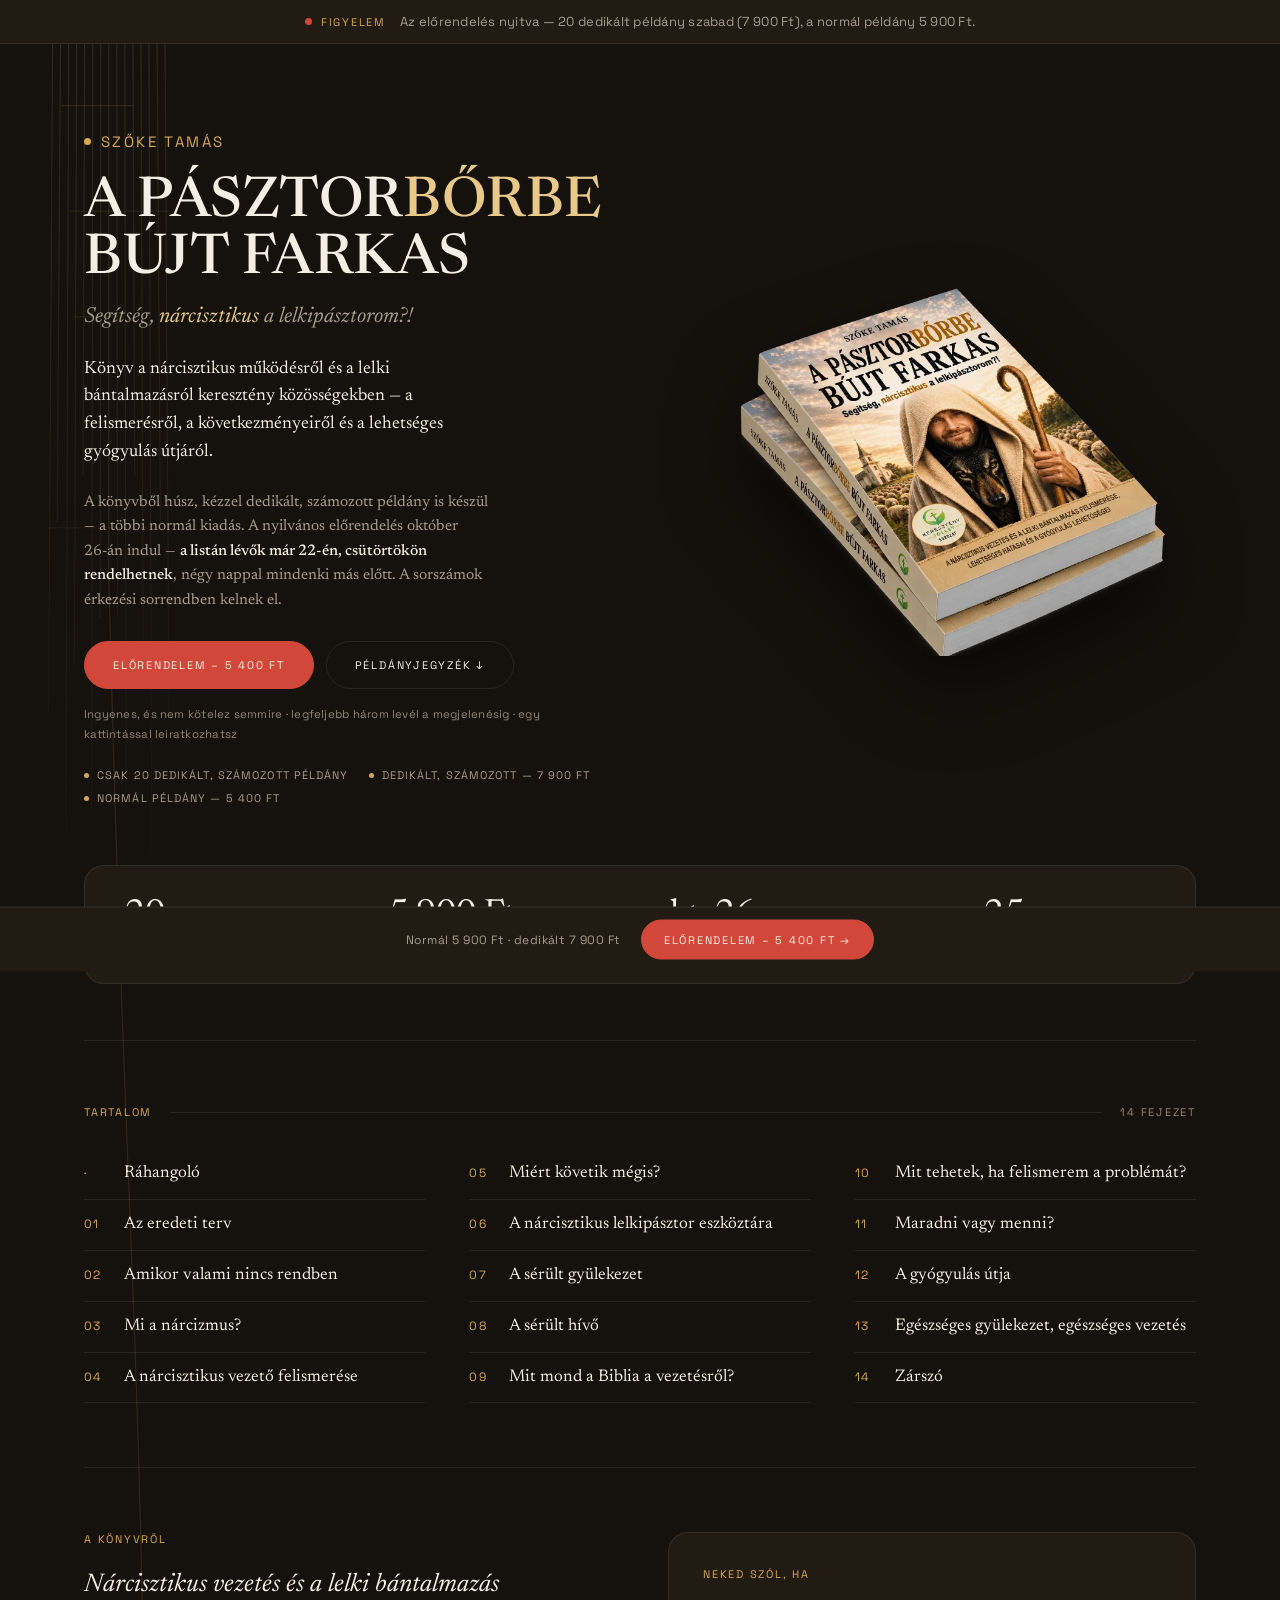
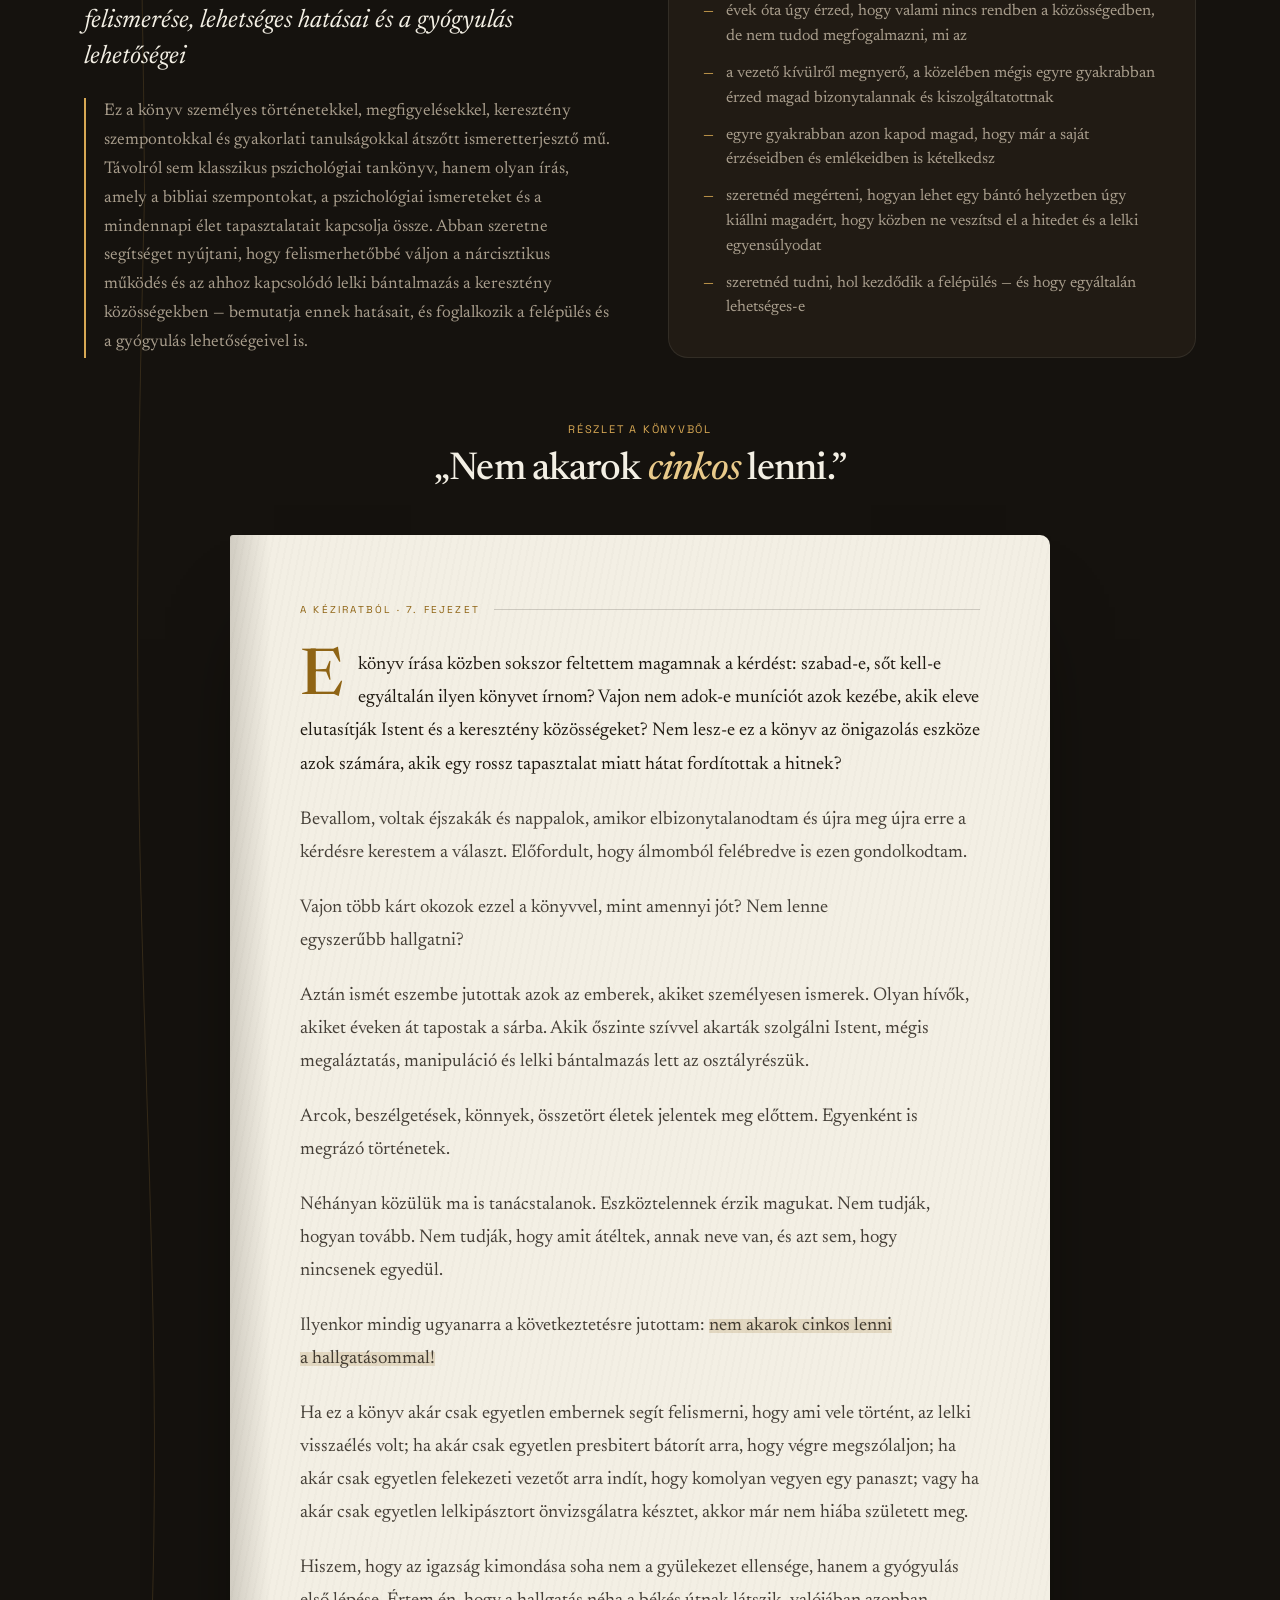
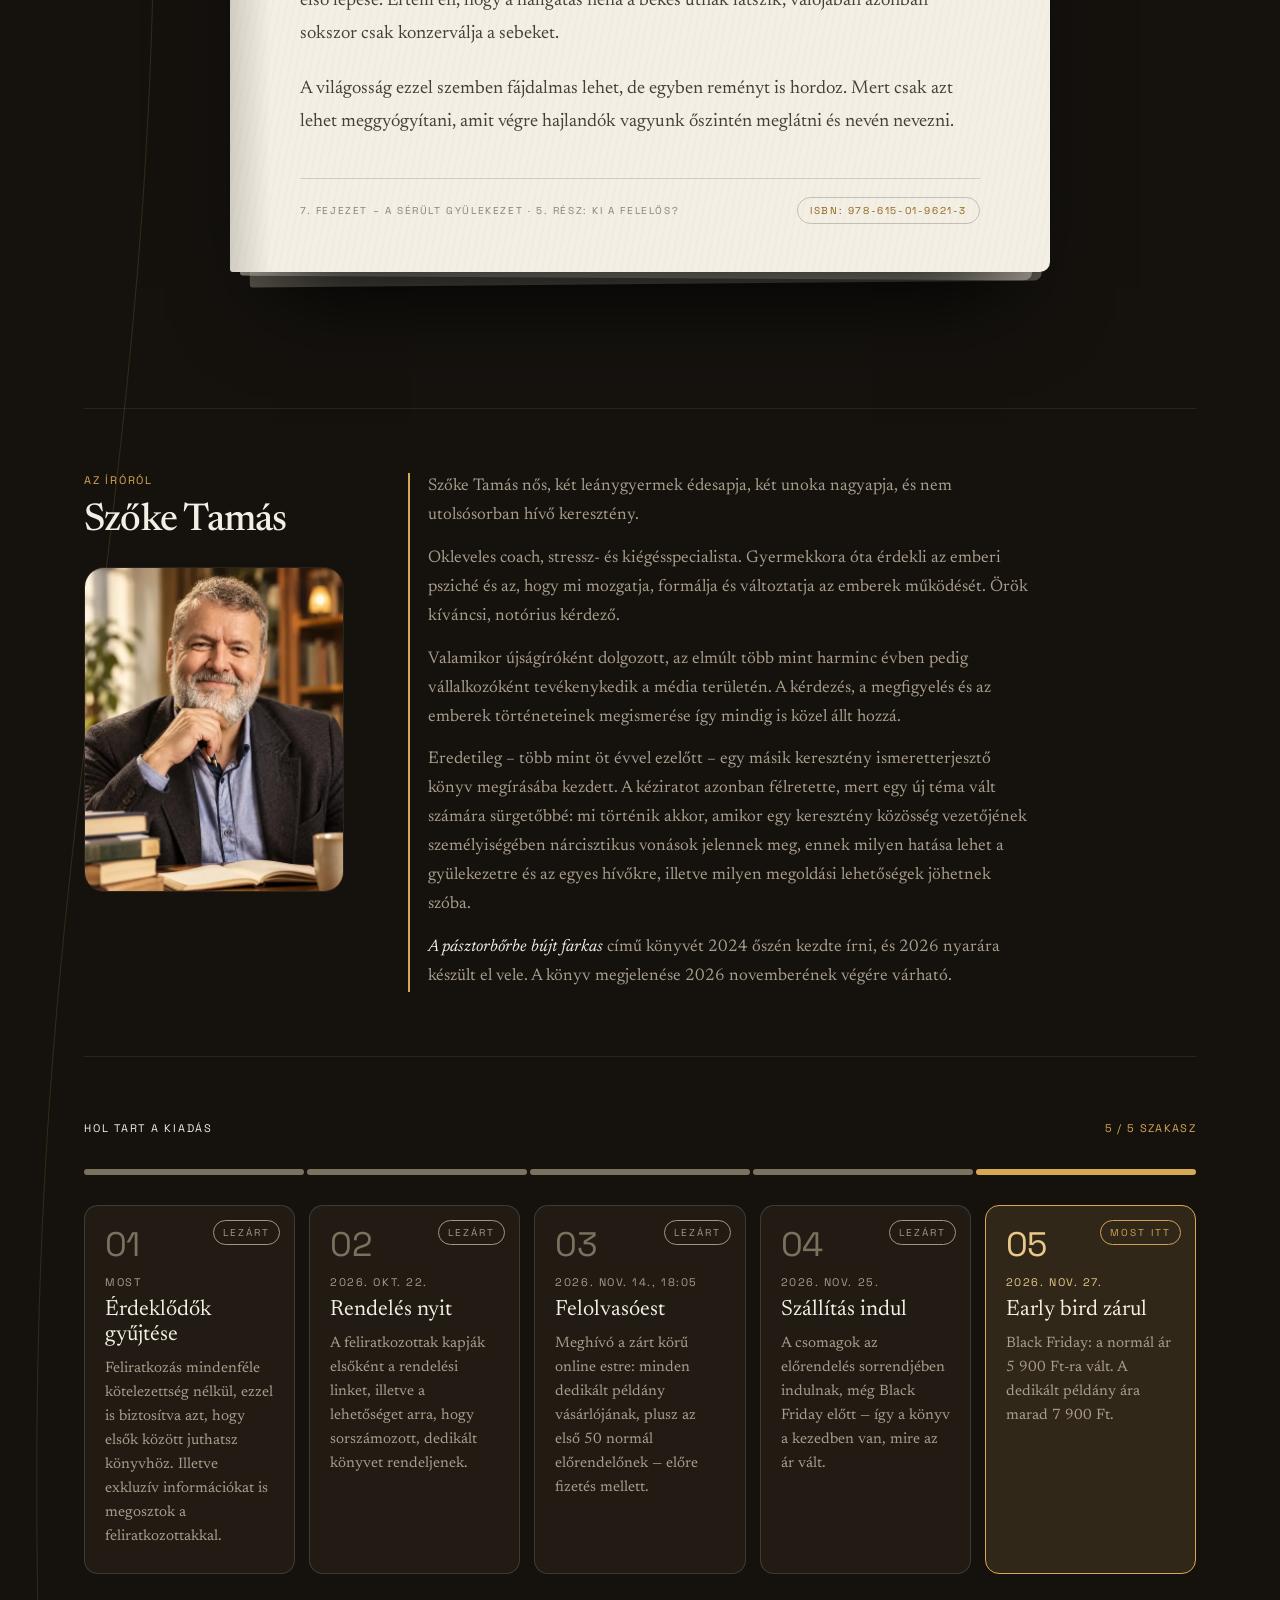
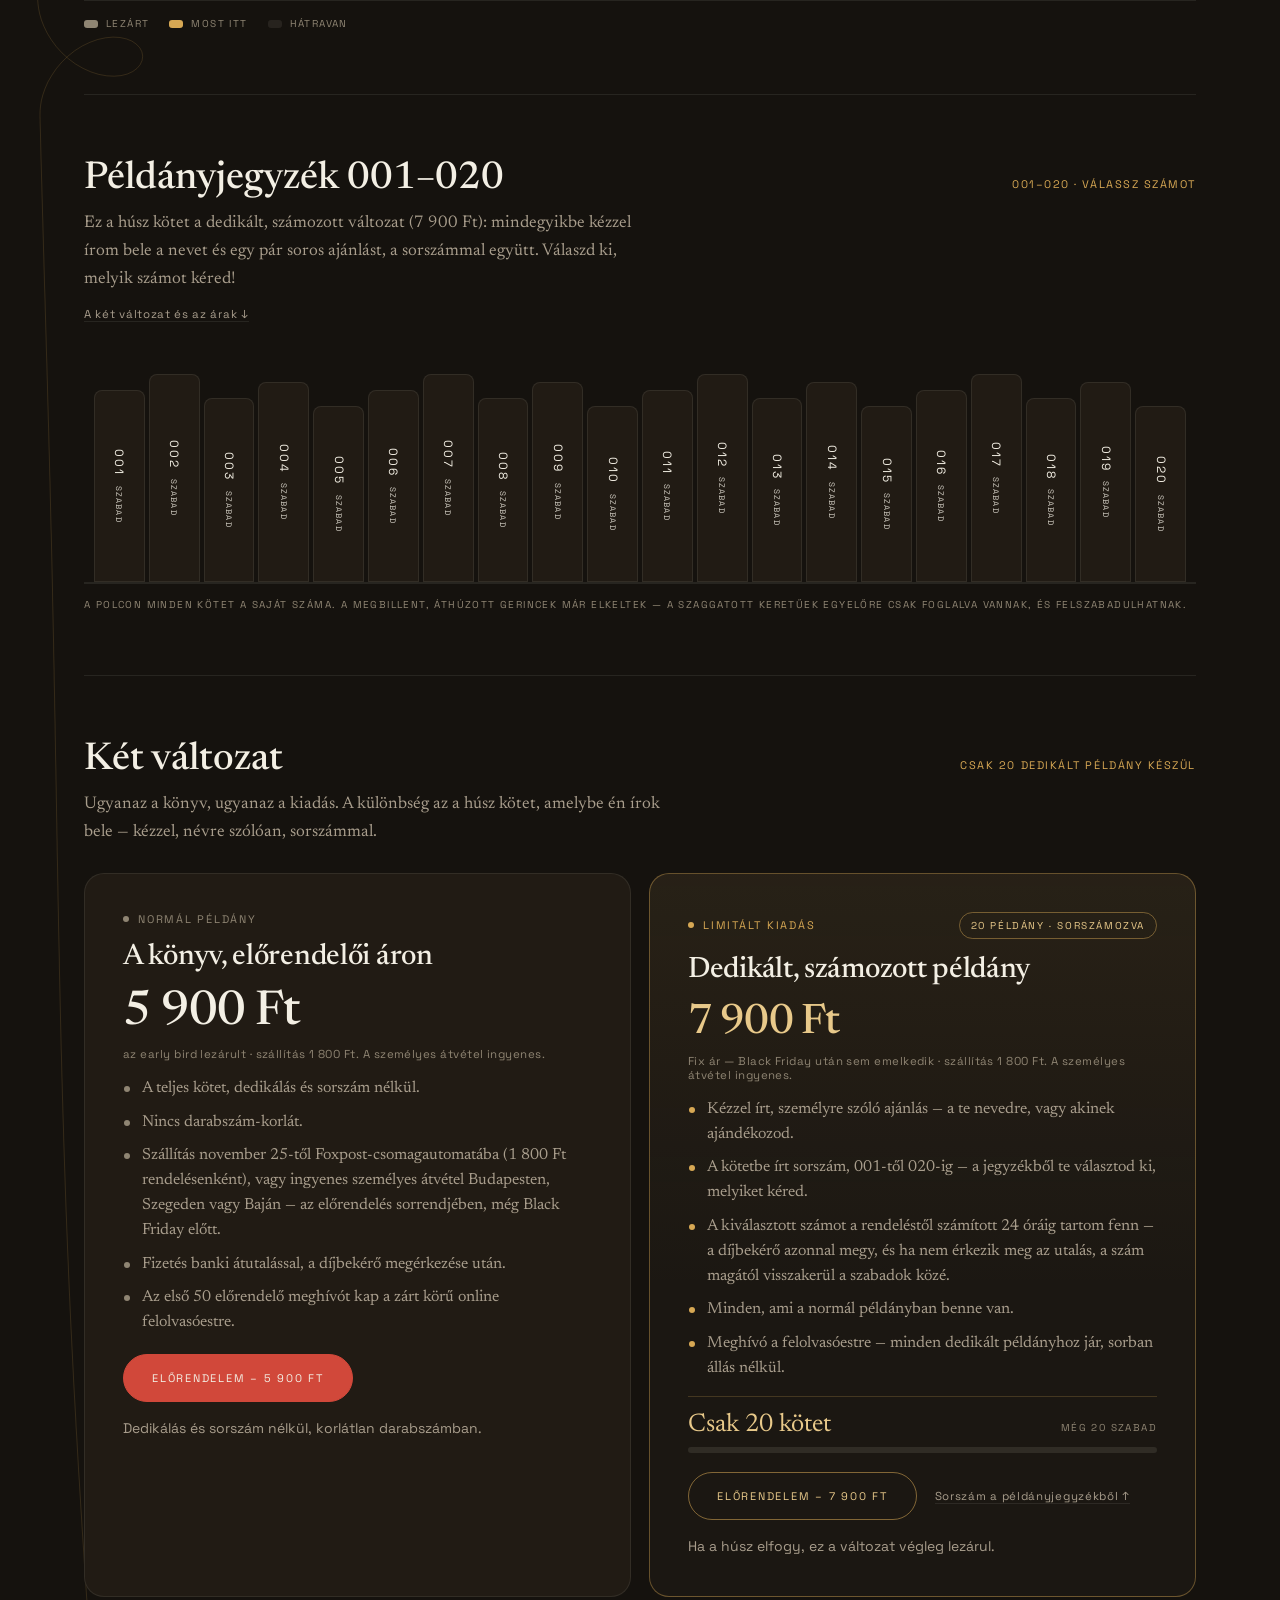
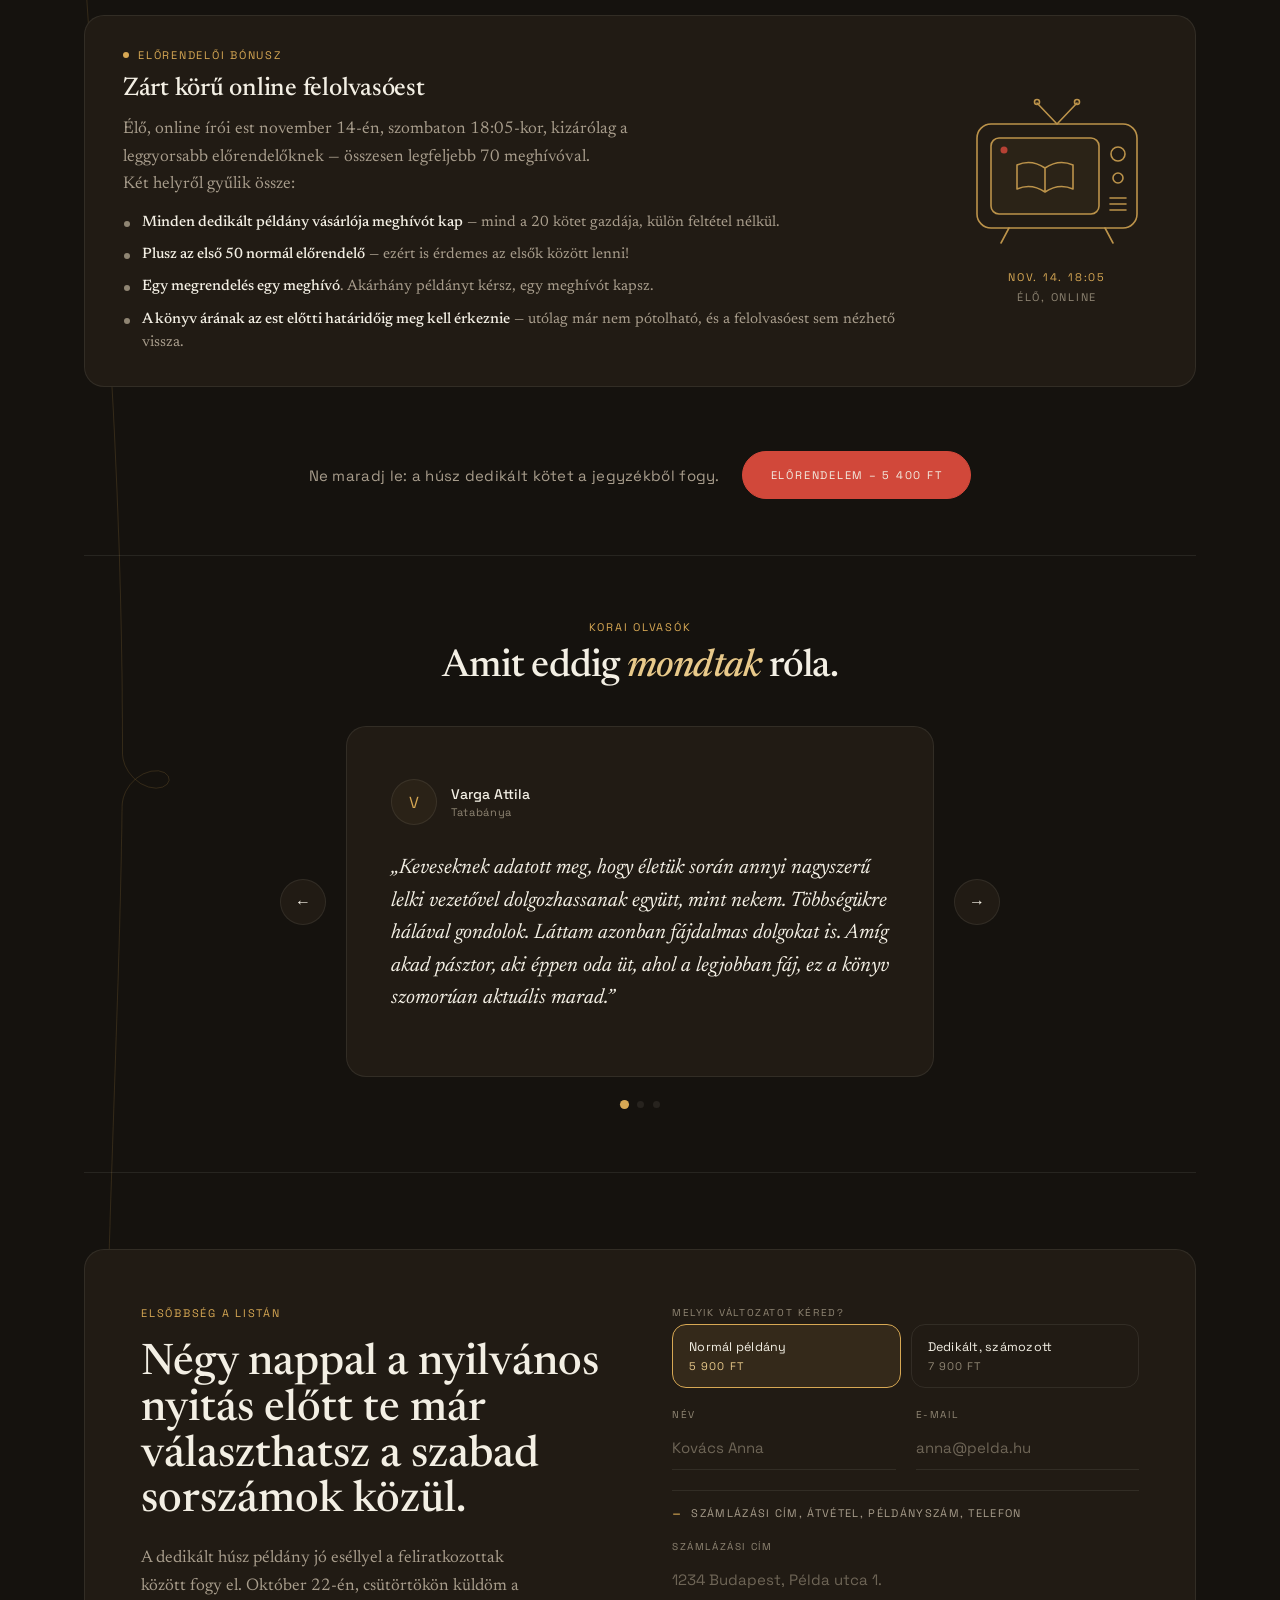
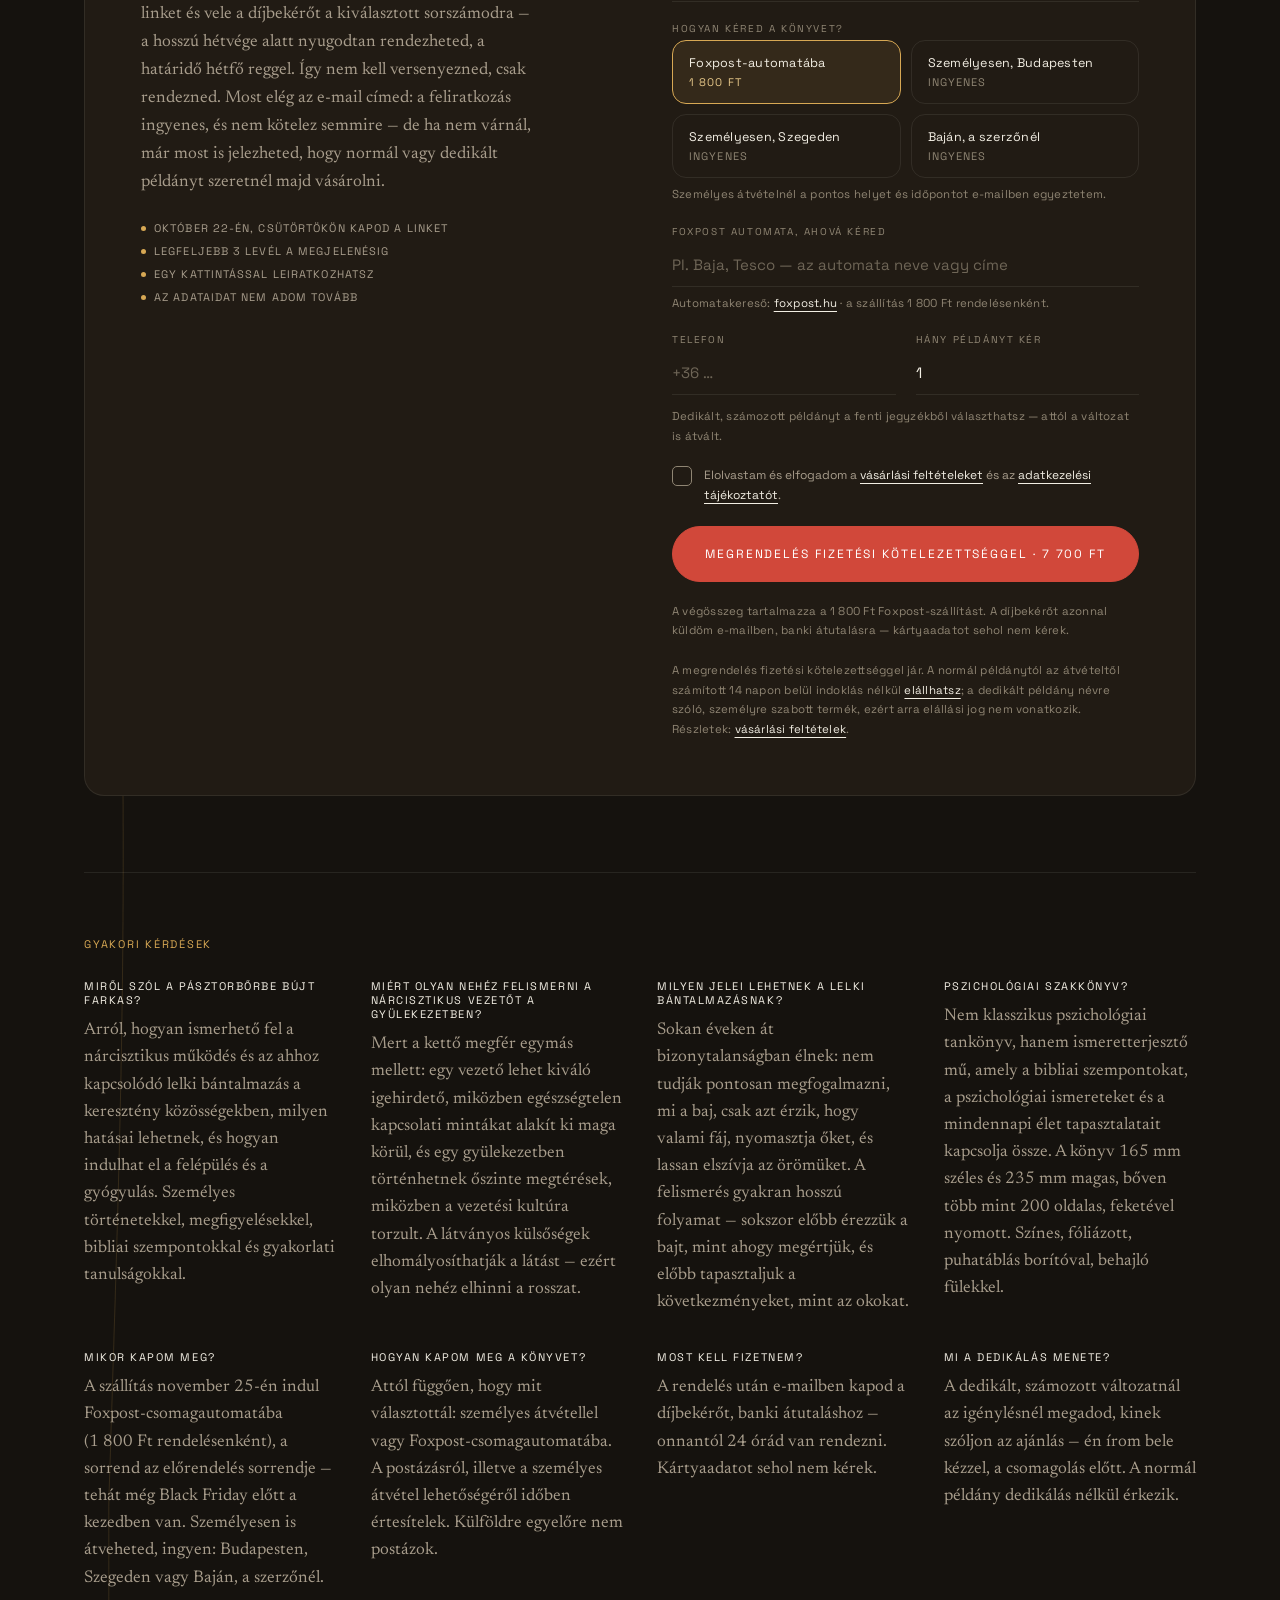
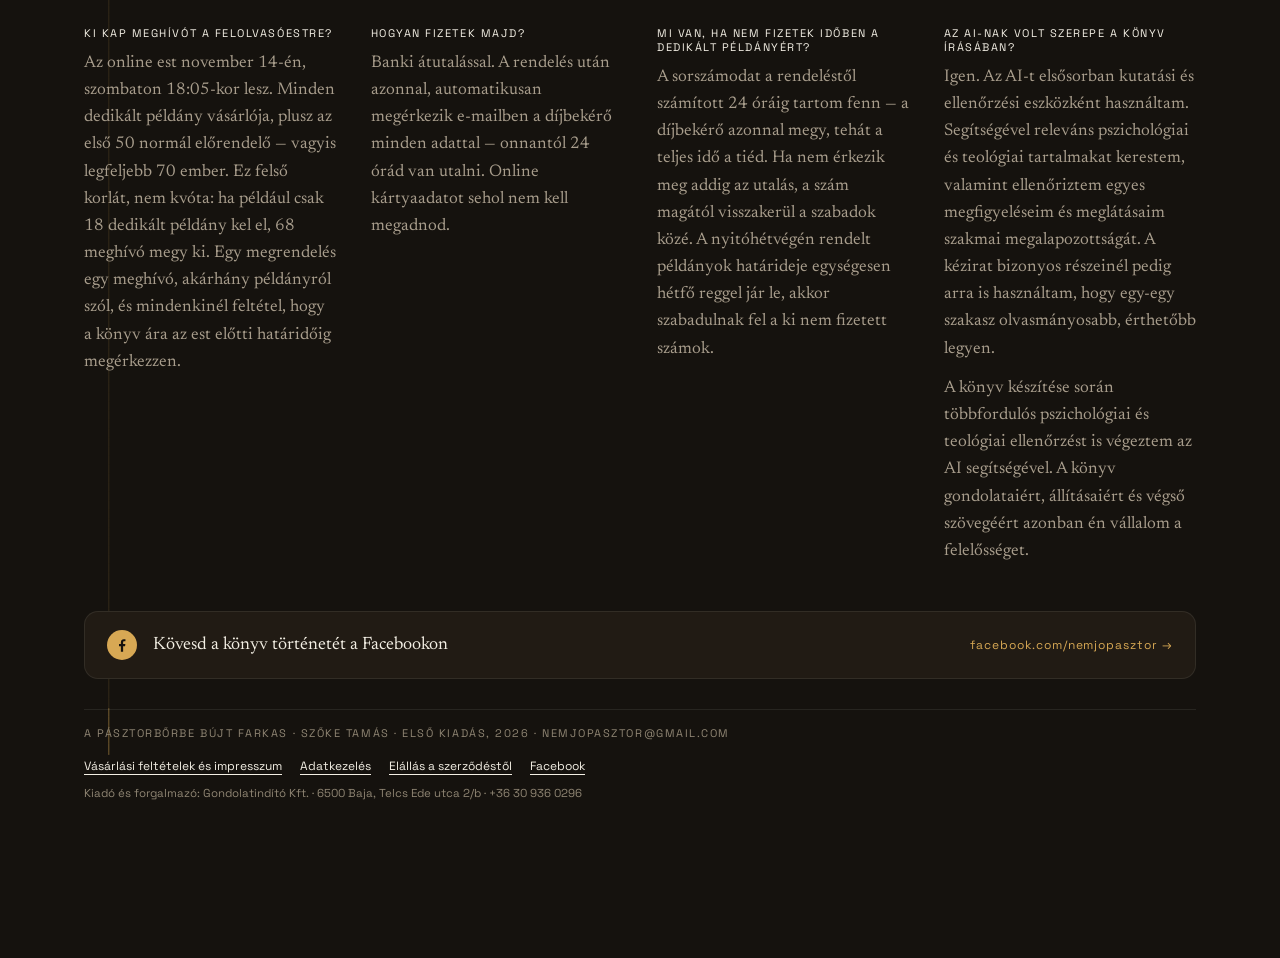
==== commit dd9f4473: "Az íróról: „egy másik téma" helyett „egy új téma" Co-Authored-By: Claude Opus 5.5 <noreply@anthropic" ====
--- a/index.html
+++ b/index.html
@@ -62,7 +62,7 @@
    "name": "Szőke Tamás",
    "image": "https://www.nemjopasztor.hu/szerzo.webp",
    "jobTitle": "okleveles coach, stressz- és kiégésspecialista",
-   "description": "Szőke Tamás nős, két leánygyermek édesapja, két unoka nagyapja, és nem utolsósorban hívő keresztény. Okleveles coach, stressz- és kiégésspecialista. Gyermekkora óta érdekli az emberi psziché és az, hogy mi mozgatja, formálja és változtatja az emberek működését. Örök kíváncsi, notórius kérdező. Valamikor újságíróként dolgozott, az elmúlt több mint harminc évben pedig vállalkozóként tevékenykedik a média területén. A kérdezés, a megfigyelés és az emberek történeteinek megismerése így mindig is közel állt hozzá. Eredetileg – több mint öt évvel ezelőtt – egy másik keresztény ismeretterjesztő könyv megírásába kezdett. A kéziratot azonban félretette, mert egy másik téma vált számára sürgetőbbé: mi történik akkor, amikor egy keresztény közösség vezetőjének személyiségében nárcisztikus vonások jelennek meg, ennek milyen hatása lehet a gyülekezetre és az egyes hívőkre, illetve milyen megoldási lehetőségek jöhetnek szóba. A pásztorbőrbe bújt farkas című könyvét 2024 őszén kezdte írni, és 2026 nyarára készült el vele. A könyv megjelenése 2026 novemberének végére várható."
+   "description": "Szőke Tamás nős, két leánygyermek édesapja, két unoka nagyapja, és nem utolsósorban hívő keresztény. Okleveles coach, stressz- és kiégésspecialista. Gyermekkora óta érdekli az emberi psziché és az, hogy mi mozgatja, formálja és változtatja az emberek működését. Örök kíváncsi, notórius kérdező. Valamikor újságíróként dolgozott, az elmúlt több mint harminc évben pedig vállalkozóként tevékenykedik a média területén. A kérdezés, a megfigyelés és az emberek történeteinek megismerése így mindig is közel állt hozzá. Eredetileg – több mint öt évvel ezelőtt – egy másik keresztény ismeretterjesztő könyv megírásába kezdett. A kéziratot azonban félretette, mert egy új téma vált számára sürgetőbbé: mi történik akkor, amikor egy keresztény közösség vezetőjének személyiségében nárcisztikus vonások jelennek meg, ennek milyen hatása lehet a gyülekezetre és az egyes hívőkre, illetve milyen megoldási lehetőségek jöhetnek szóba. A pásztorbőrbe bújt farkas című könyvét 2024 őszén kezdte írni, és 2026 nyarára készült el vele. A könyv megjelenése 2026 novemberének végére várható."
   },
   {
    "@type": [
@@ -769,7 +769,7 @@
           <p>Szőke Tamás nős, két leánygyermek édesapja, két unoka nagyapja, és nem utolsósorban hívő keresztény.</p>
           <p>Okleveles coach, stressz- és kiégésspecialista. Gyermekkora óta érdekli az emberi psziché és az, hogy mi mozgatja, formálja és változtatja az emberek működését. Örök kíváncsi, notórius kérdező.</p>
           <p>Valamikor újságíróként dolgozott, az elmúlt több mint harminc évben pedig vállalkozóként tevékenykedik a média területén. A kérdezés, a megfigyelés és az emberek történeteinek megismerése így mindig is közel állt hozzá.</p>
-          <p>Eredetileg – több mint öt évvel ezelőtt – egy másik keresztény ismeretterjesztő könyv megírásába kezdett. A kéziratot azonban félretette, mert egy másik téma vált számára sürgetőbbé: mi történik akkor, amikor egy keresztény közösség vezetőjének személyiségében nárcisztikus vonások jelennek meg, ennek milyen hatása lehet a gyülekezetre és az egyes hívőkre, illetve milyen megoldási lehetőségek jöhetnek szóba.</p>
+          <p>Eredetileg – több mint öt évvel ezelőtt – egy másik keresztény ismeretterjesztő könyv megírásába kezdett. A kéziratot azonban félretette, mert egy új téma vált számára sürgetőbbé: mi történik akkor, amikor egy keresztény közösség vezetőjének személyiségében nárcisztikus vonások jelennek meg, ennek milyen hatása lehet a gyülekezetre és az egyes hívőkre, illetve milyen megoldási lehetőségek jöhetnek szóba.</p>
           <p><em>A pásztorbőrbe bújt farkas</em> című könyvét 2024 őszén kezdte írni, és 2026 nyarára készült el vele. A könyv megjelenése 2026 novemberének végére várható.</p>
         </div>
       </div>
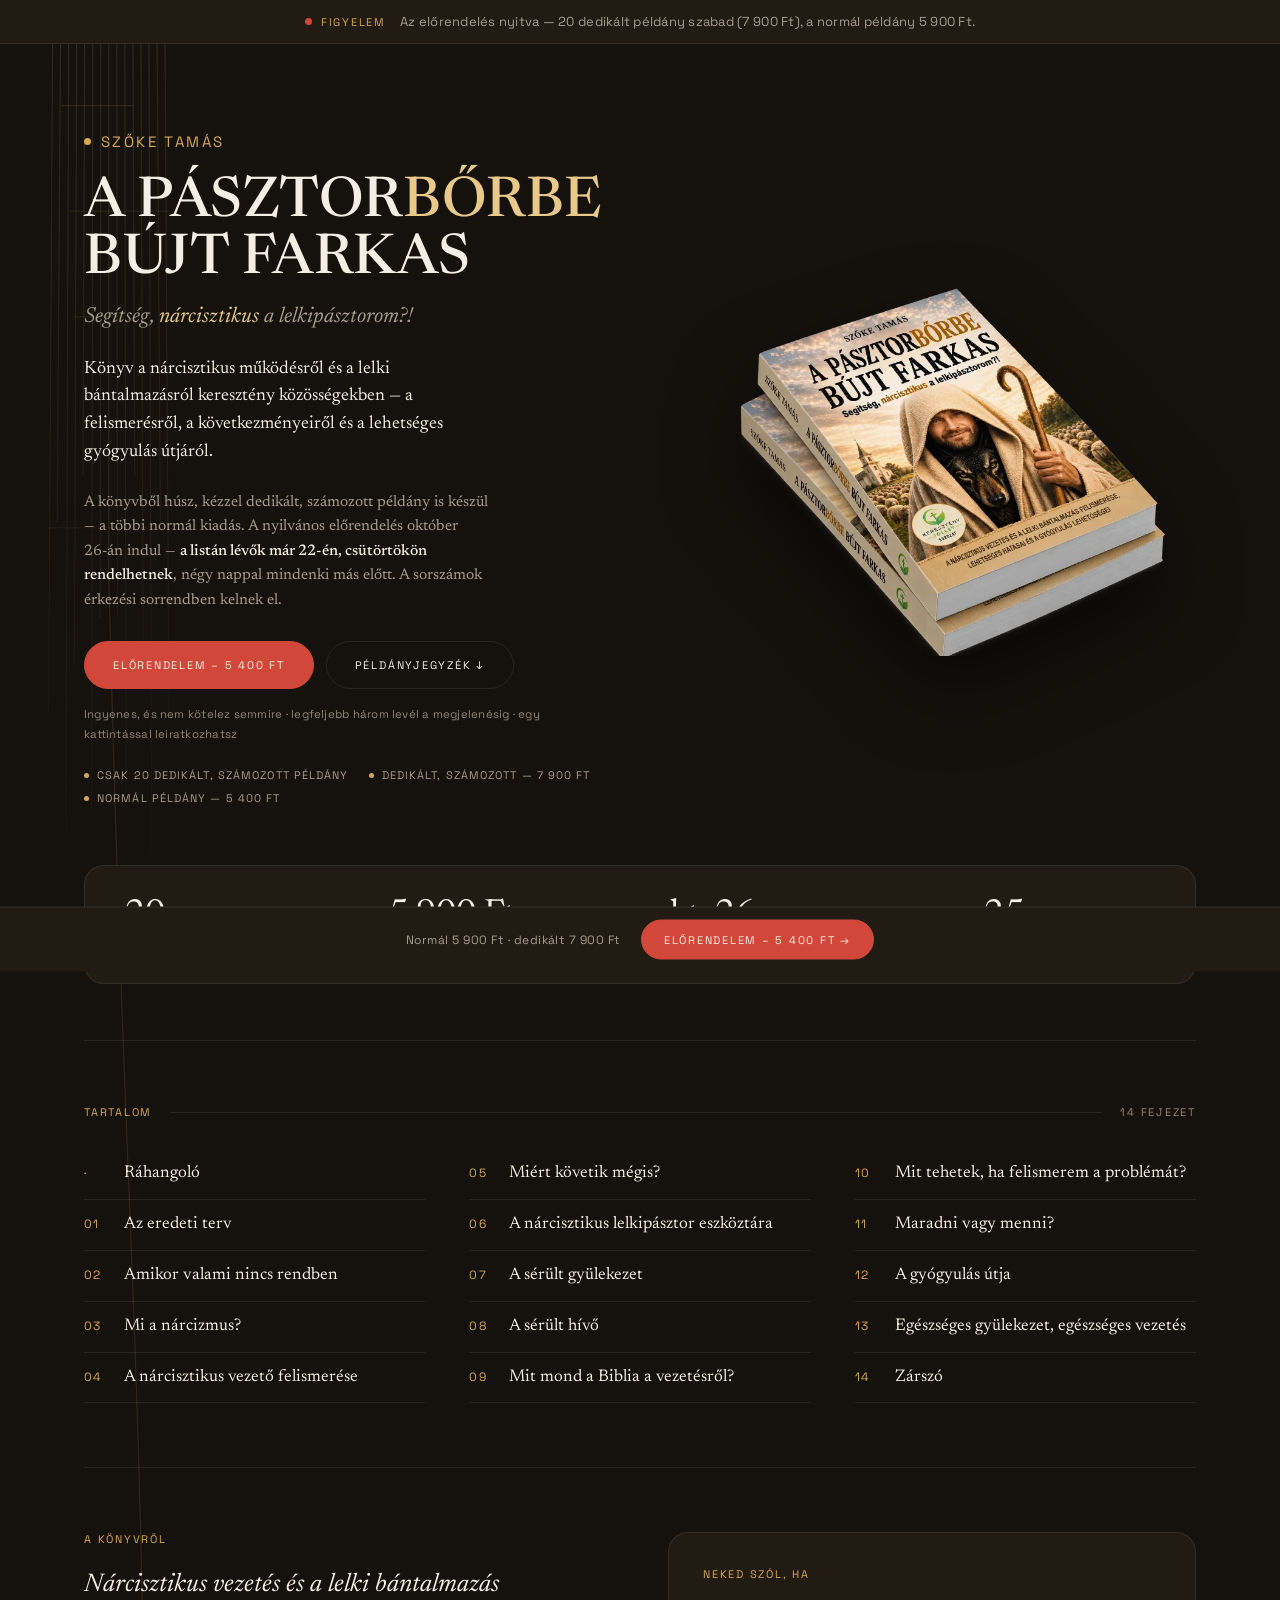
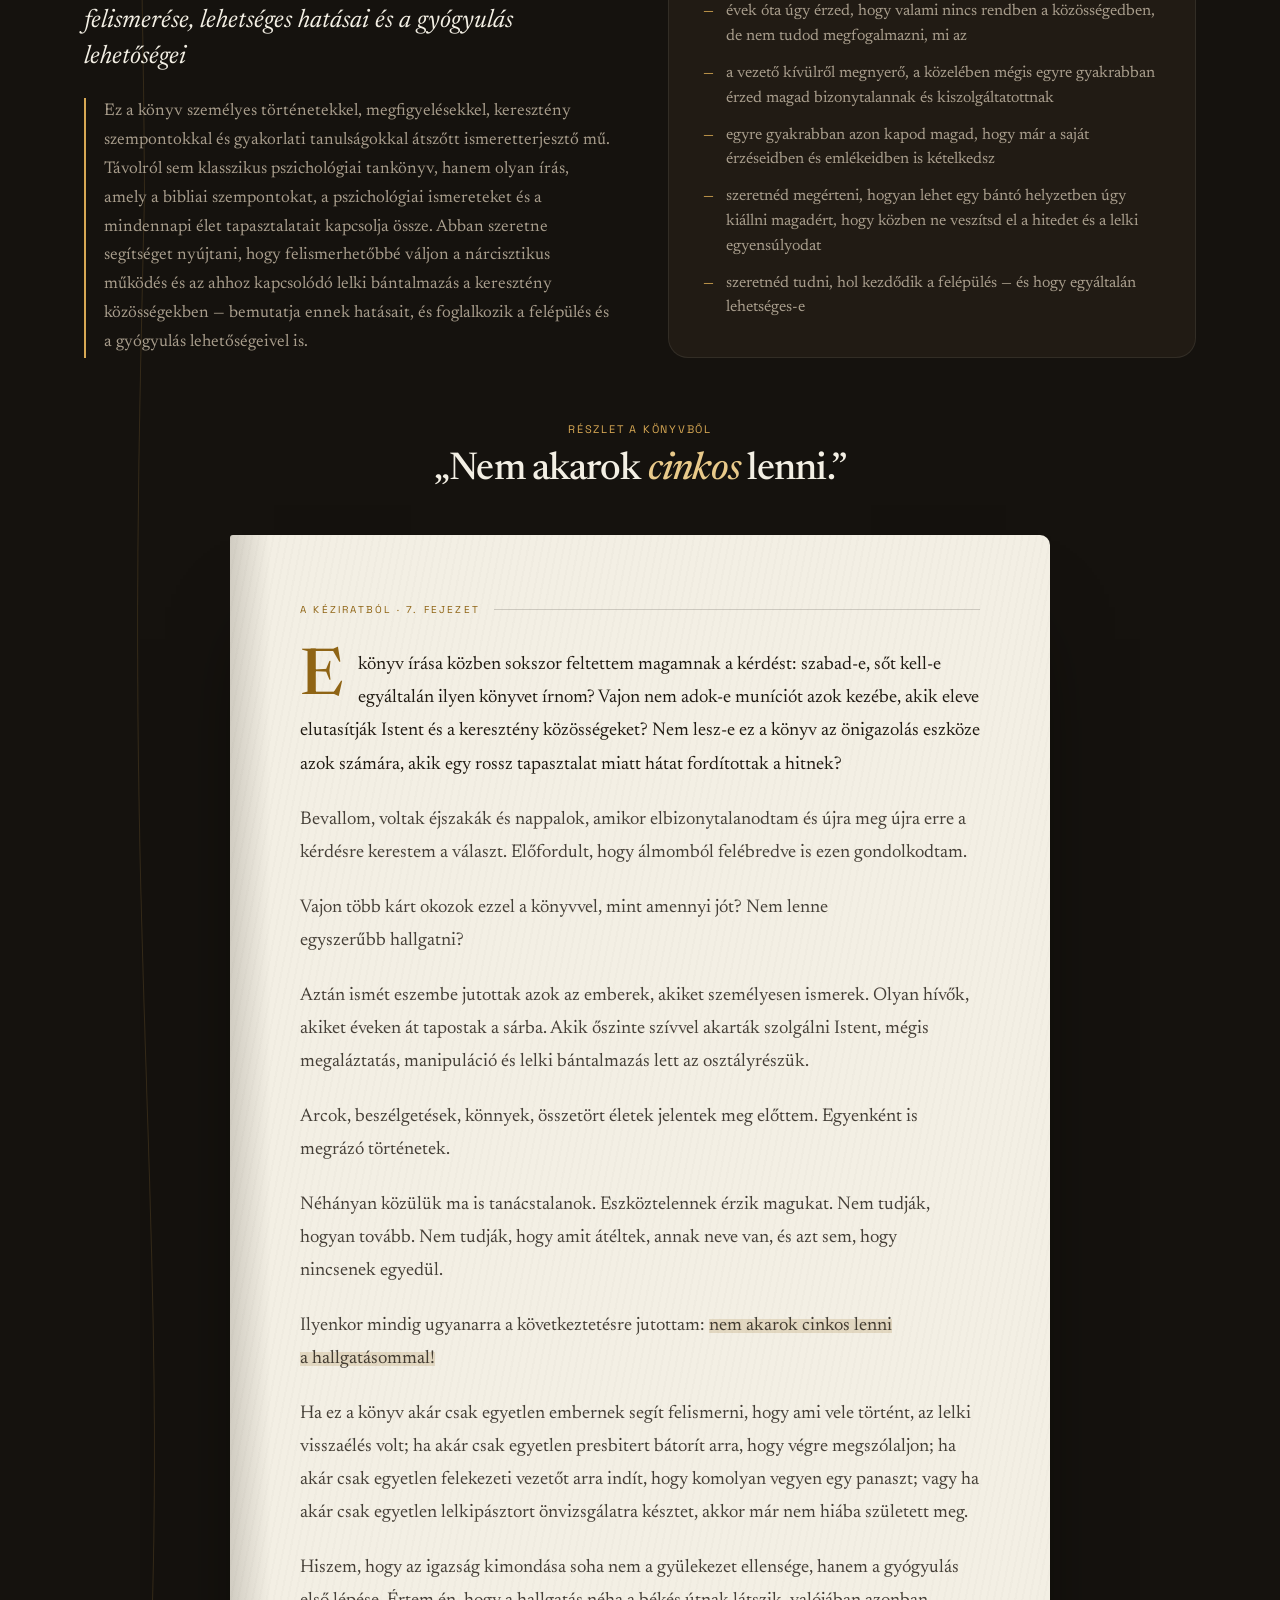
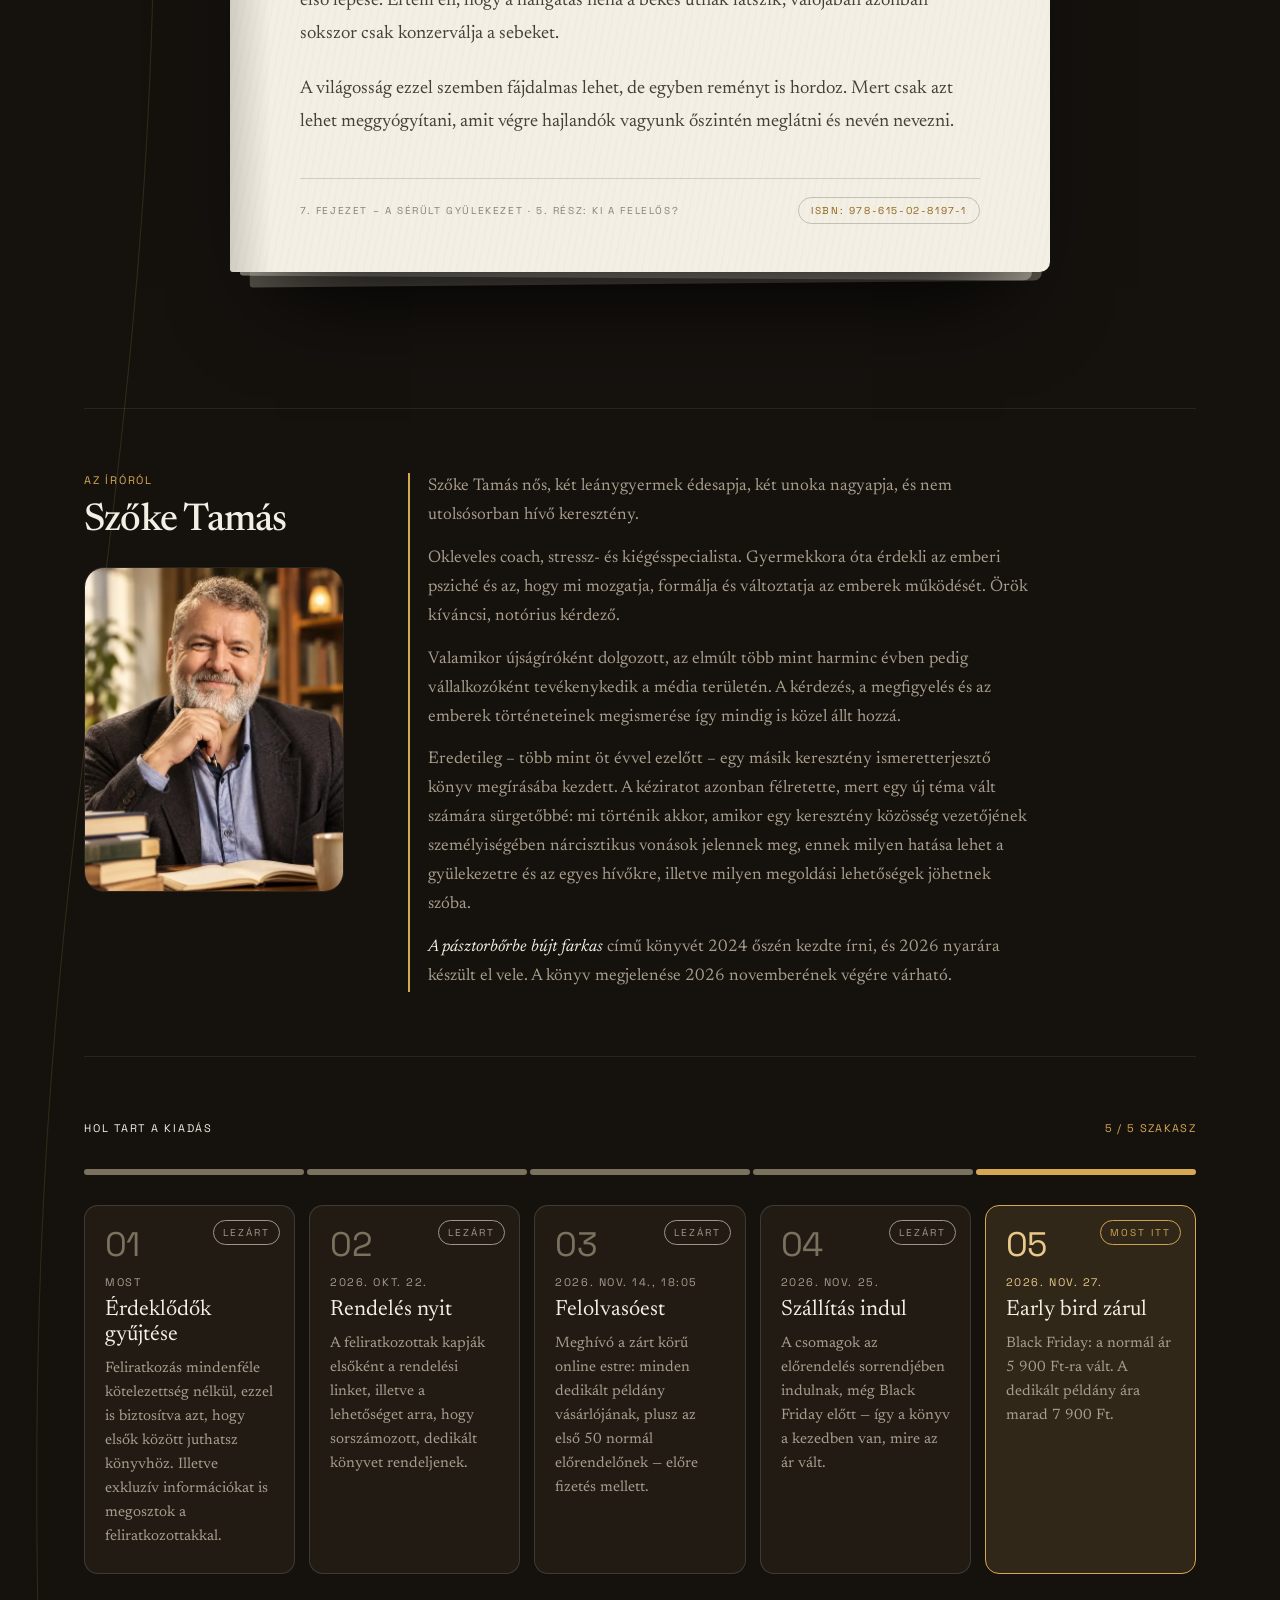
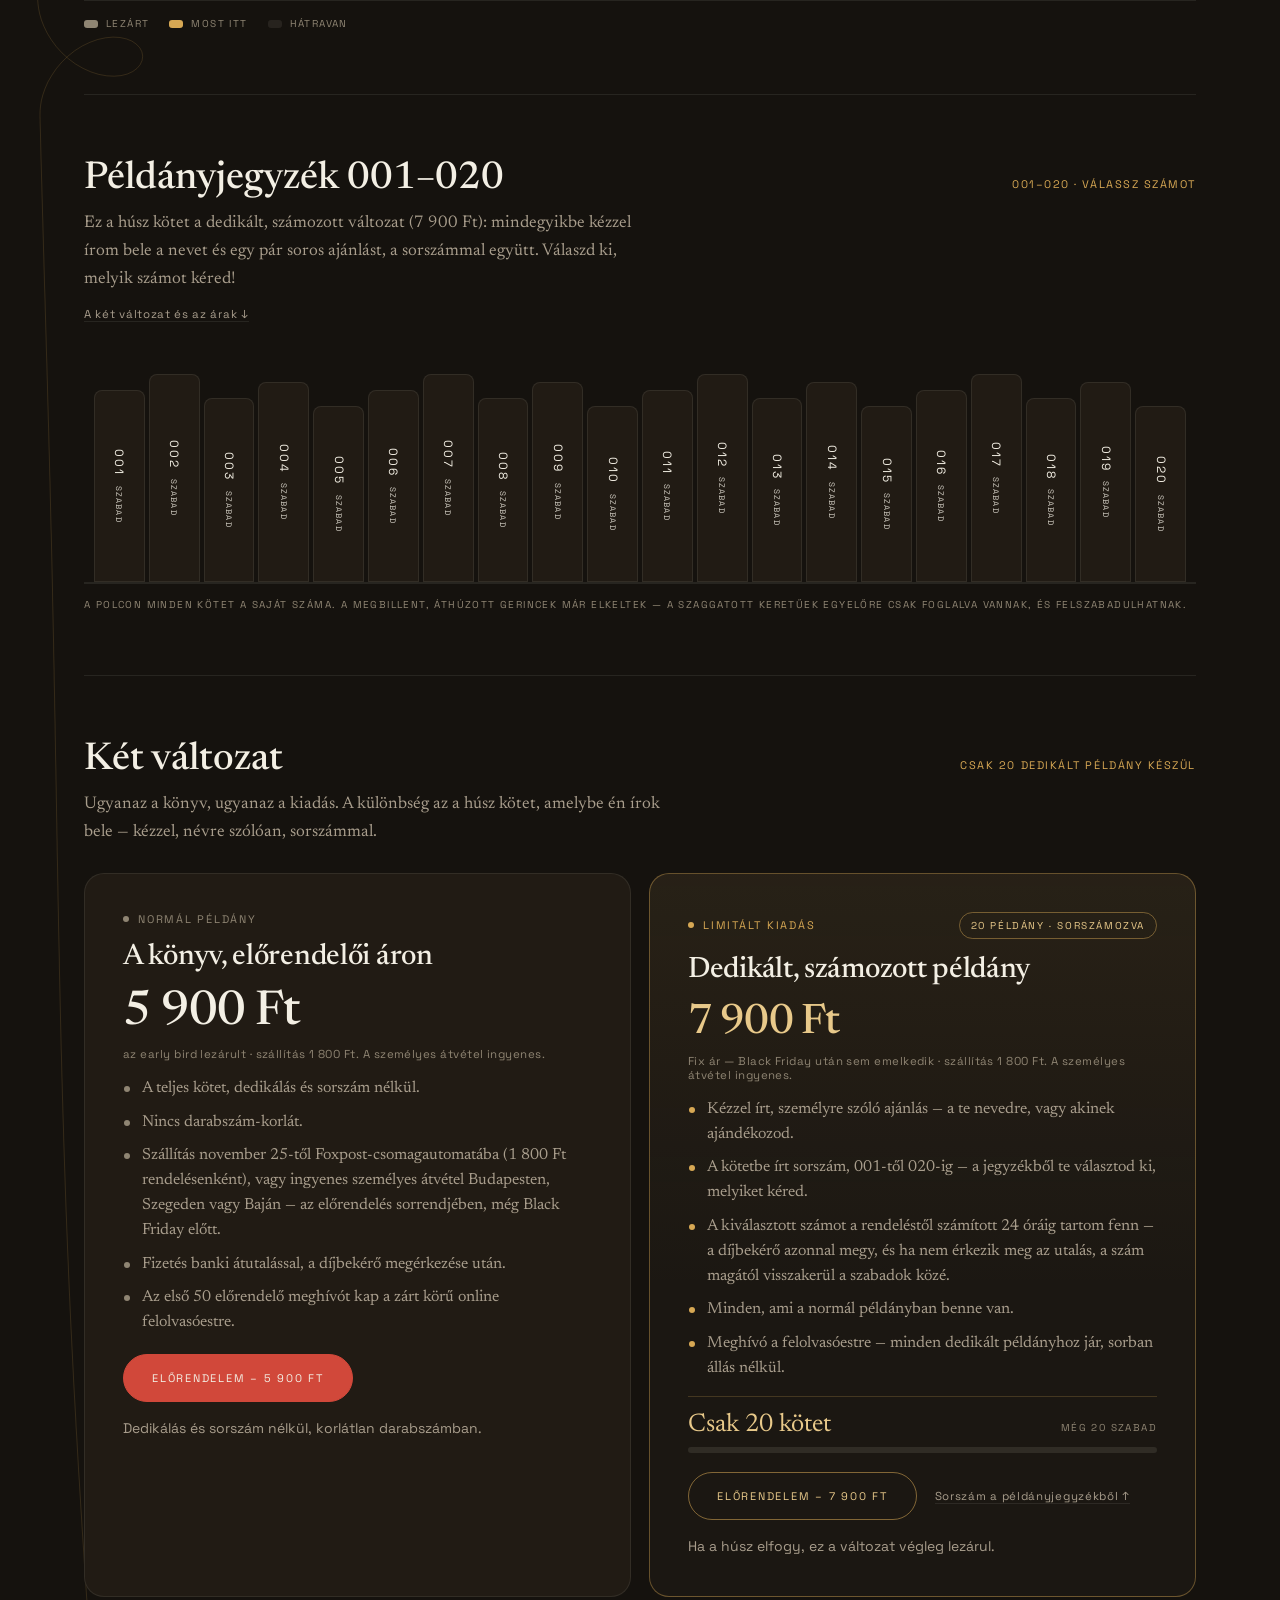
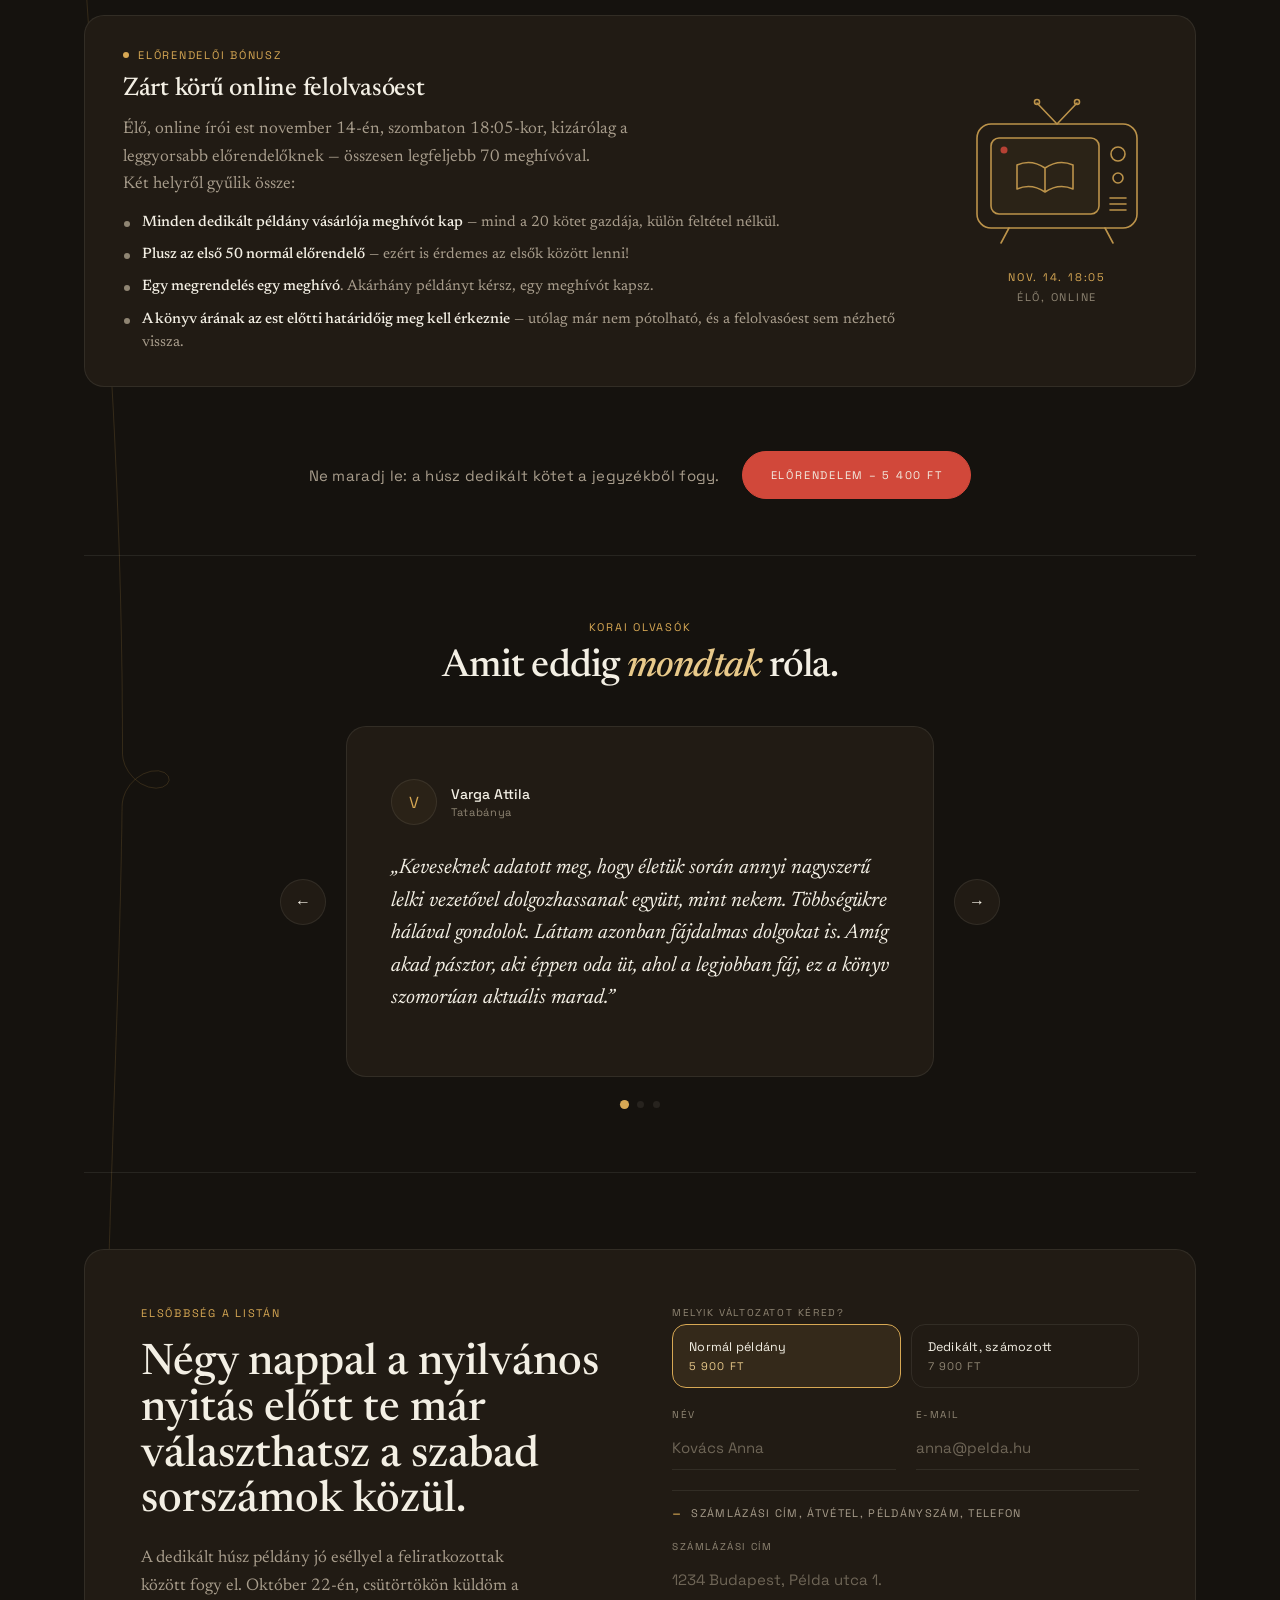
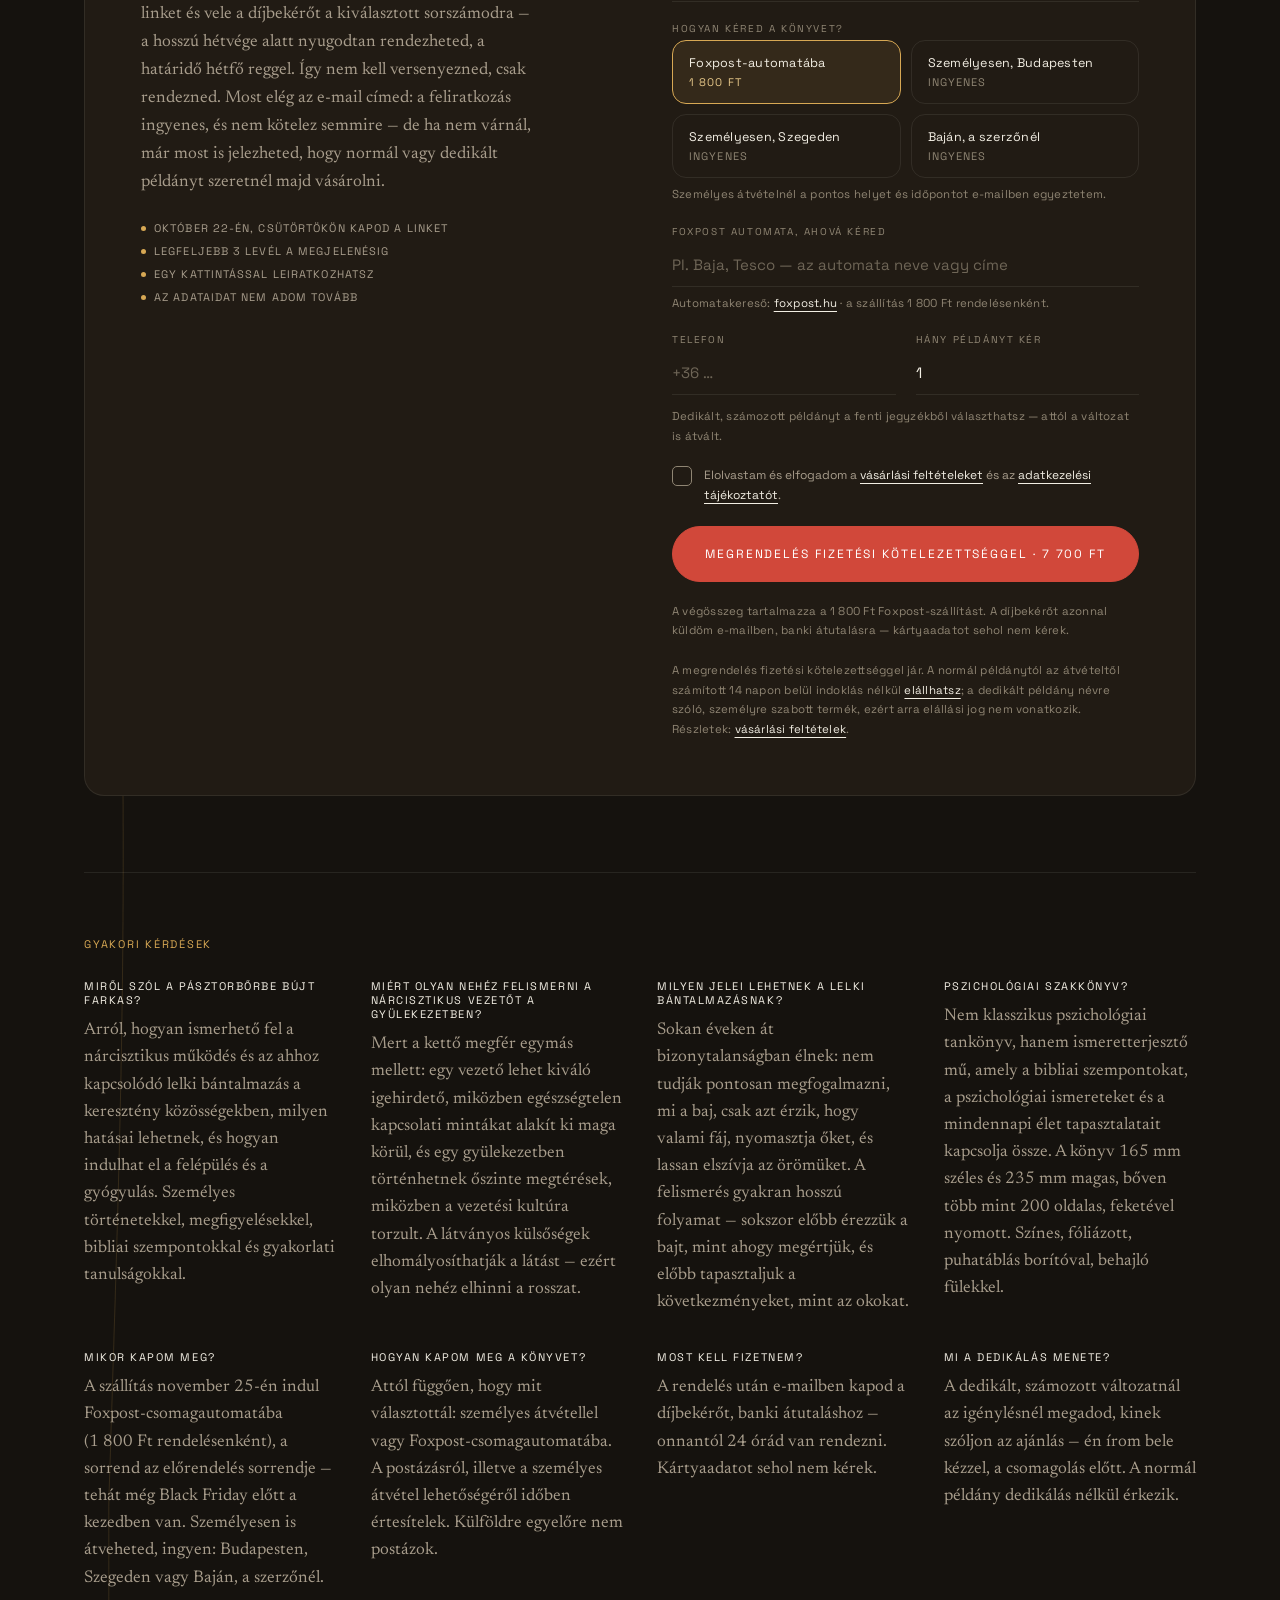
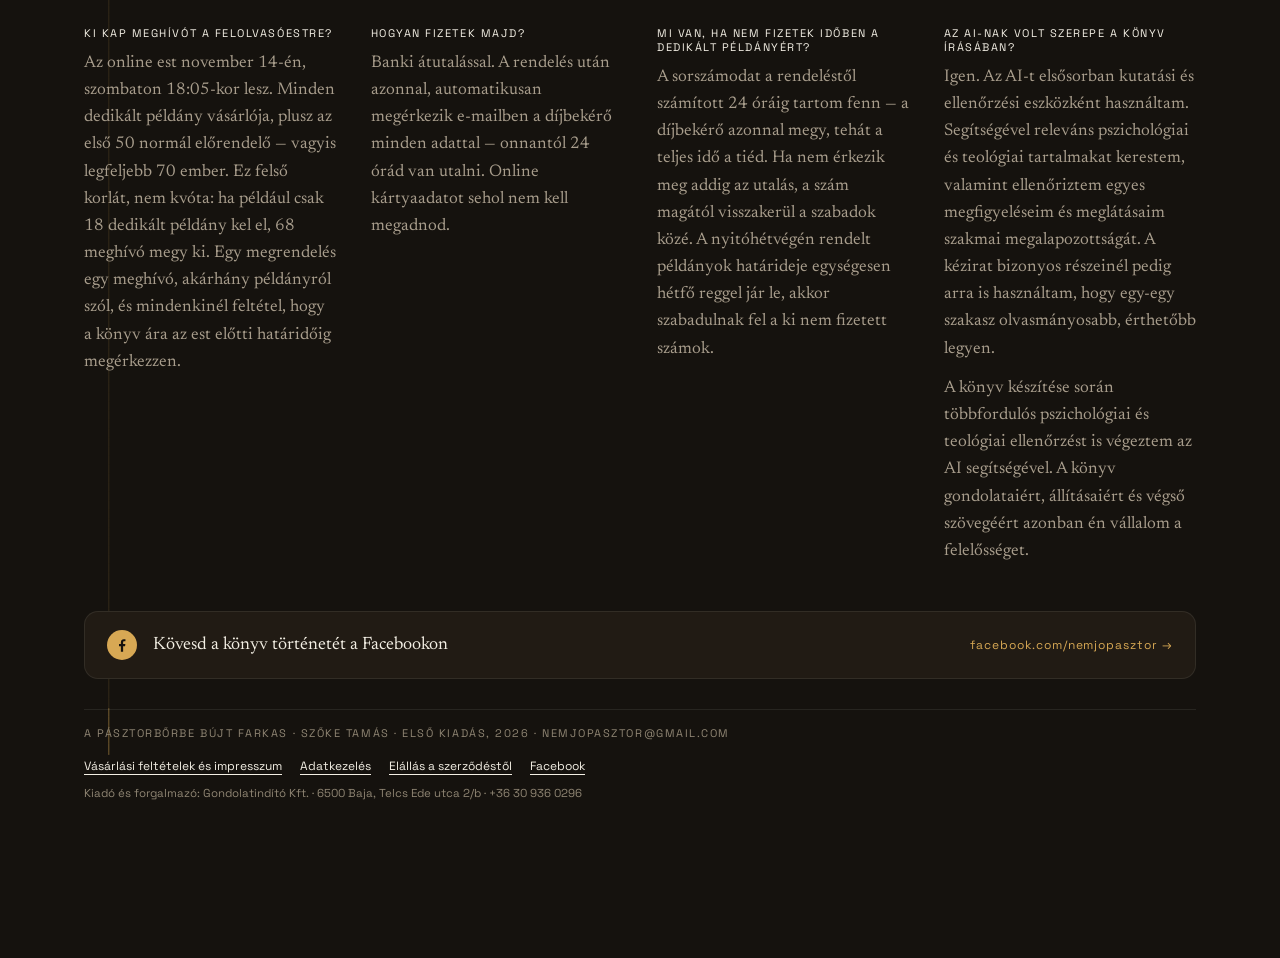
==== commit 23ae52c4: "Végleges ISBN: 978-615-02-8197-1 Co-Authored-By: Claude Opus 5.5 <noreply@anthropic.com> Claude-Sess" ====
--- a/index.html
+++ b/index.html
@@ -4,13 +4,13 @@
 <meta charset="UTF-8">
 <meta name="viewport" content="width=device-width, initial-scale=1">
 <title>A pásztorbőrbe bújt farkas — Szőke Tamás könyve</title>
-<meta name="description" content="Szőke Tamás könyve a nárcisztikus vezetésről és a lelki bántalmazásról a gyülekezetben: felismerés, hatások, gyógyulás. Előrendelés, 20 dedikált példány.">
+<meta name="description" content="Segítség, nárcisztikus a lelkipásztorom?! Szőke Tamás könyve a nárcisztikus vezetésről és a lelki bántalmazásról a gyülekezetben: felismerés, hatások, lehetséges gyógyulás.">
 <meta name="theme-color" content="#15120e">
 <link rel="icon" href="data:image/svg+xml,%3Csvg xmlns='http://www.w3.org/2000/svg' viewBox='0 0 32 32'%3E%3Crect width='32' height='32' rx='7' fill='%2315120e'/%3E%3Cpath d='M13 3C13 10 12 12 14 15C16 18 22 17 21 13C20 9 13 12 15 19C17 25 18 27 18 29' fill='none' stroke='%23d7a854' stroke-width='1.8' stroke-linecap='round'/%3E%3C/svg%3E">
 <meta name="robots" content="index,follow">
 <meta property="og:type" content="book">
 <meta property="og:locale" content="hu_HU">
-<meta property="og:title" content="A pásztorbőrbe bújt farkas — Szőke Tamás · 20 dedikált példány">
+<meta property="og:title" content="A pásztorbőrbe bújt farkas — Segítség, nárcisztikus a lelkipásztorom?!">
 <meta property="og:description" content="Nárcisztikus működés és lelki bántalmazás keresztény közösségekben. A nyilvános előrendelés október 26-án indul, a várólistások már 22-én, csütörtökön rendelhetnek.">
 <link rel="canonical" href="https://www.nemjopasztor.hu/">
 <meta property="og:url" content="https://www.nemjopasztor.hu/">
@@ -166,7 +166,7 @@
      ]
     }
    ],
-   "isbn": "978-615-01-9621-3"
+   "isbn": "978-615-02-8197-1"
   },
   {
    "@type": "FAQPage",
@@ -743,7 +743,7 @@
           </div>
           <footer class="quote-foot">
             <span>7. fejezet – A sérült gyülekezet · 5. rész: Ki a felelős?</span>
-            <span class="seal">ISBN: 978-615-01-9621-3</span>
+            <span class="seal">ISBN: 978-615-02-8197-1</span>
           </footer>
         </blockquote>
       </div>
@@ -1182,7 +1182,11 @@
       foxpost:    "foxpost",
       /* átvételi mód: "Foxpost csomagautomata" vagy "Személyes átvétel — …"
          — ÚJ MEZŐ, "atvetel" kulccsal (Text) */
-      atvetel:    "atvetel"
+      atvetel:    "atvetel",
+      /* a díjbekérő "Tétel" sora, kész mondatként (normál: "Normál példány,
+         2 db"; dedikált: sorszámmal és a dedikálással) — ÚJ MEZŐ, "tetel"
+         kulccsal (Text). Így egyetlen közös díjbekérő sablon elég. */
+      tetel:      "tetel"
     },
 
     /* AJÁNLOTT: ha az űrlap bármiért hibázna, a látogató erre a címre tud
@@ -1751,7 +1755,7 @@
       var nums = pickedList.map(function (n) { return String(n).padStart(3, "0"); });
       var isOne = nums.length === 1;
       pickBanner.classList.add("show");
-      pickBannerText.textContent = (isOne ? nums[0] + "-as példány" : nums.join(", ") + " számú példányok")
+      pickBannerText.textContent = (isOne ? "A " + nums[0] + " számú példány" : "A " + nums.join(", ") + " számú példányok")
         + (preorderOpen
           ? " kiválasztva — a rendelésnél már szerepel."
           : " bejelölve — a jelentkezésnél szerepel. Foglalni a rendeléssel lehet — ha nem vársz a nyitásig, már most is.");
@@ -1804,6 +1808,20 @@
 
   function currentPrice() {
     return variant === "dedikalt" ? CONFIG.PRICE_SIGNED : normalPrice;
+  }
+
+  /* A közös díjbekérő "Tétel" sora — a MailerLite sablon nem tud feltételt,
+     ezért itt áll össze kész szöveggé. */
+  function orderItemText() {
+    if (variant !== "dedikalt") {
+      return "Normál példány, " + (parseInt(dbInput && dbInput.value, 10) || 1) + " db";
+    }
+    var ded = (document.getElementById("f-ded") || {}).value || "";
+    var uz = (document.getElementById("f-ded-uzenet") || {}).value || "";
+    return "Dedikált, számozott példány, "
+      + (pickedList.length ? "sorszám: " + pad3(pickedList[0]) : "sorszám: a következő szabad szám (e-mailben megerősítem)")
+      + (ded.trim() ? " · Dedikálás: " + ded.trim() : "")
+      + (uz.trim() ? " · Üzenet: " + uz.trim() : "");
   }
 
   function orderTotal() {
@@ -2233,6 +2251,7 @@
        mennyiség mindig 1 (lásd a "db" mező zárolását), normálnál a
        ténylegesen beírt darabszám. */
     data.append("osszesen", formatHuf(orderTotal()));
+    data.append("tetel", orderItemText());
 
     var summaryLines = [];
     data.forEach(function (v, k) { if (k.charAt(0) !== "_" && v) summaryLines.push(k + ": " + v); });
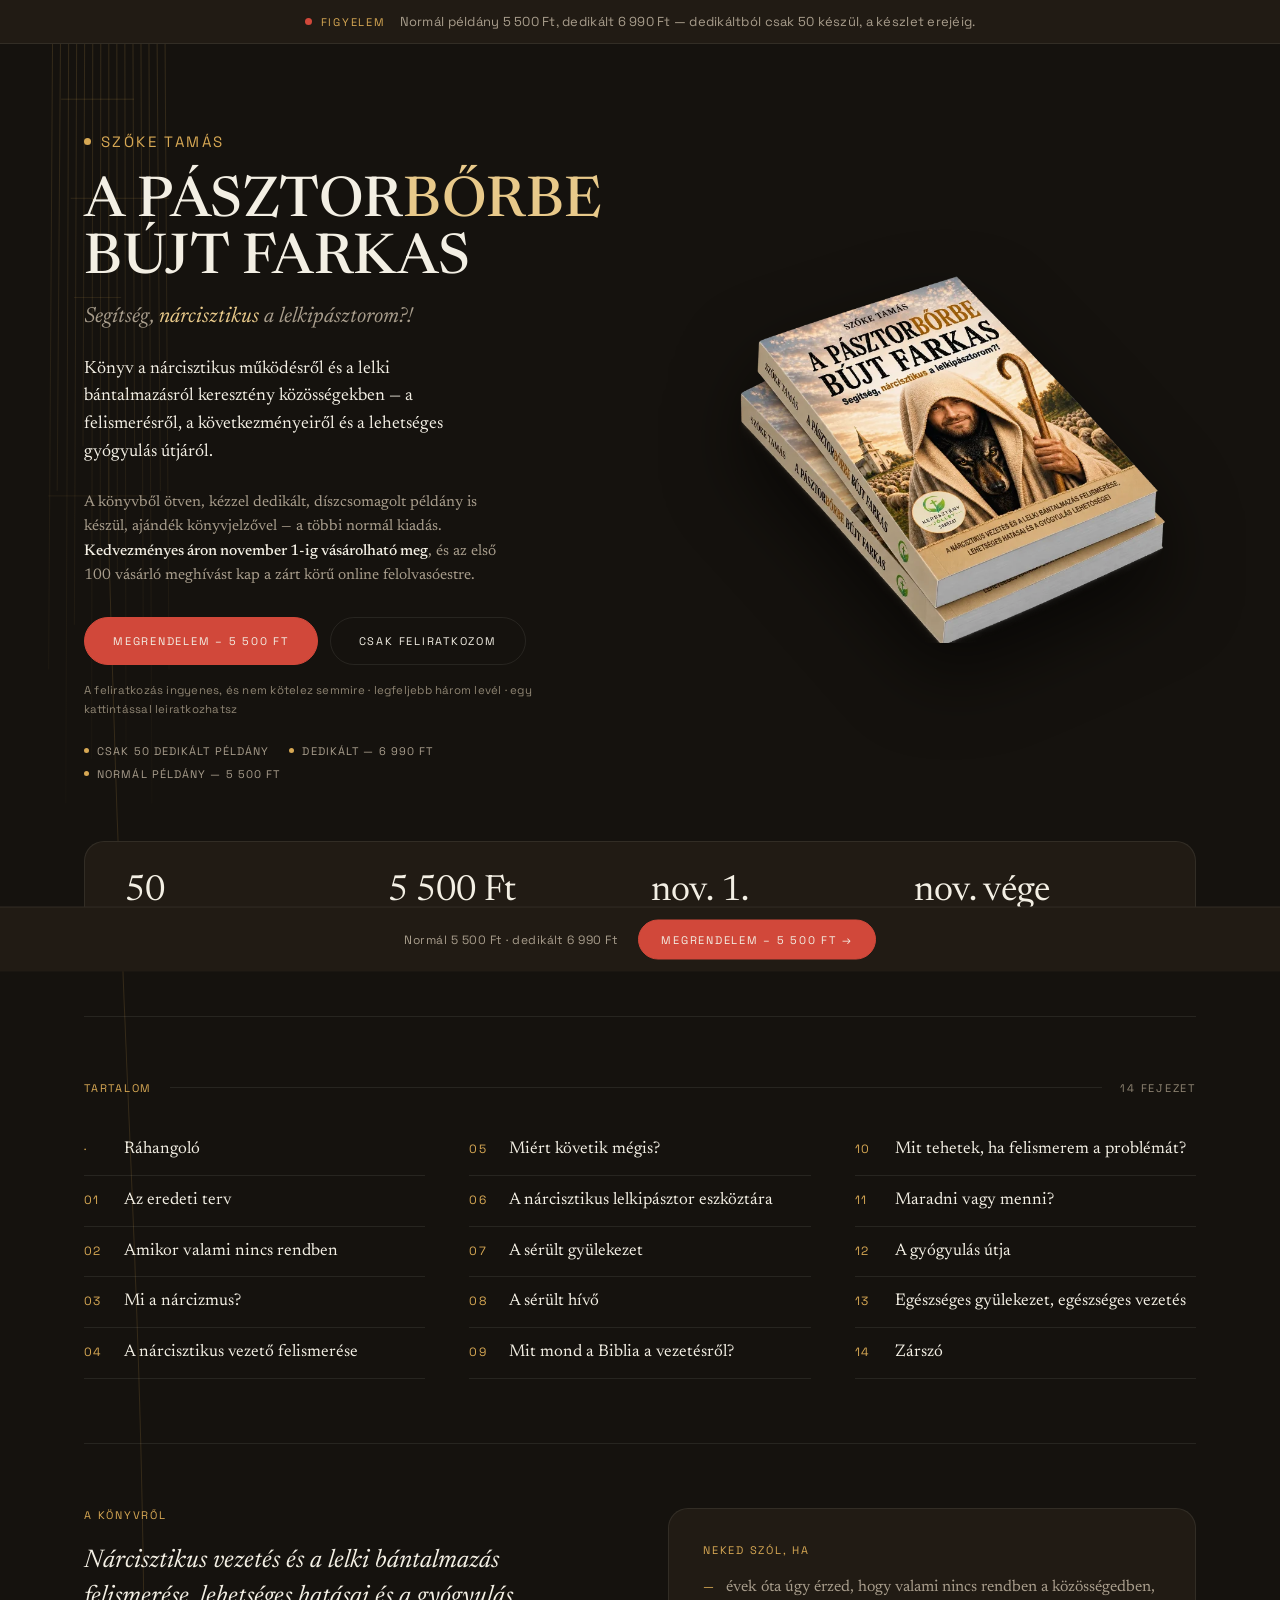
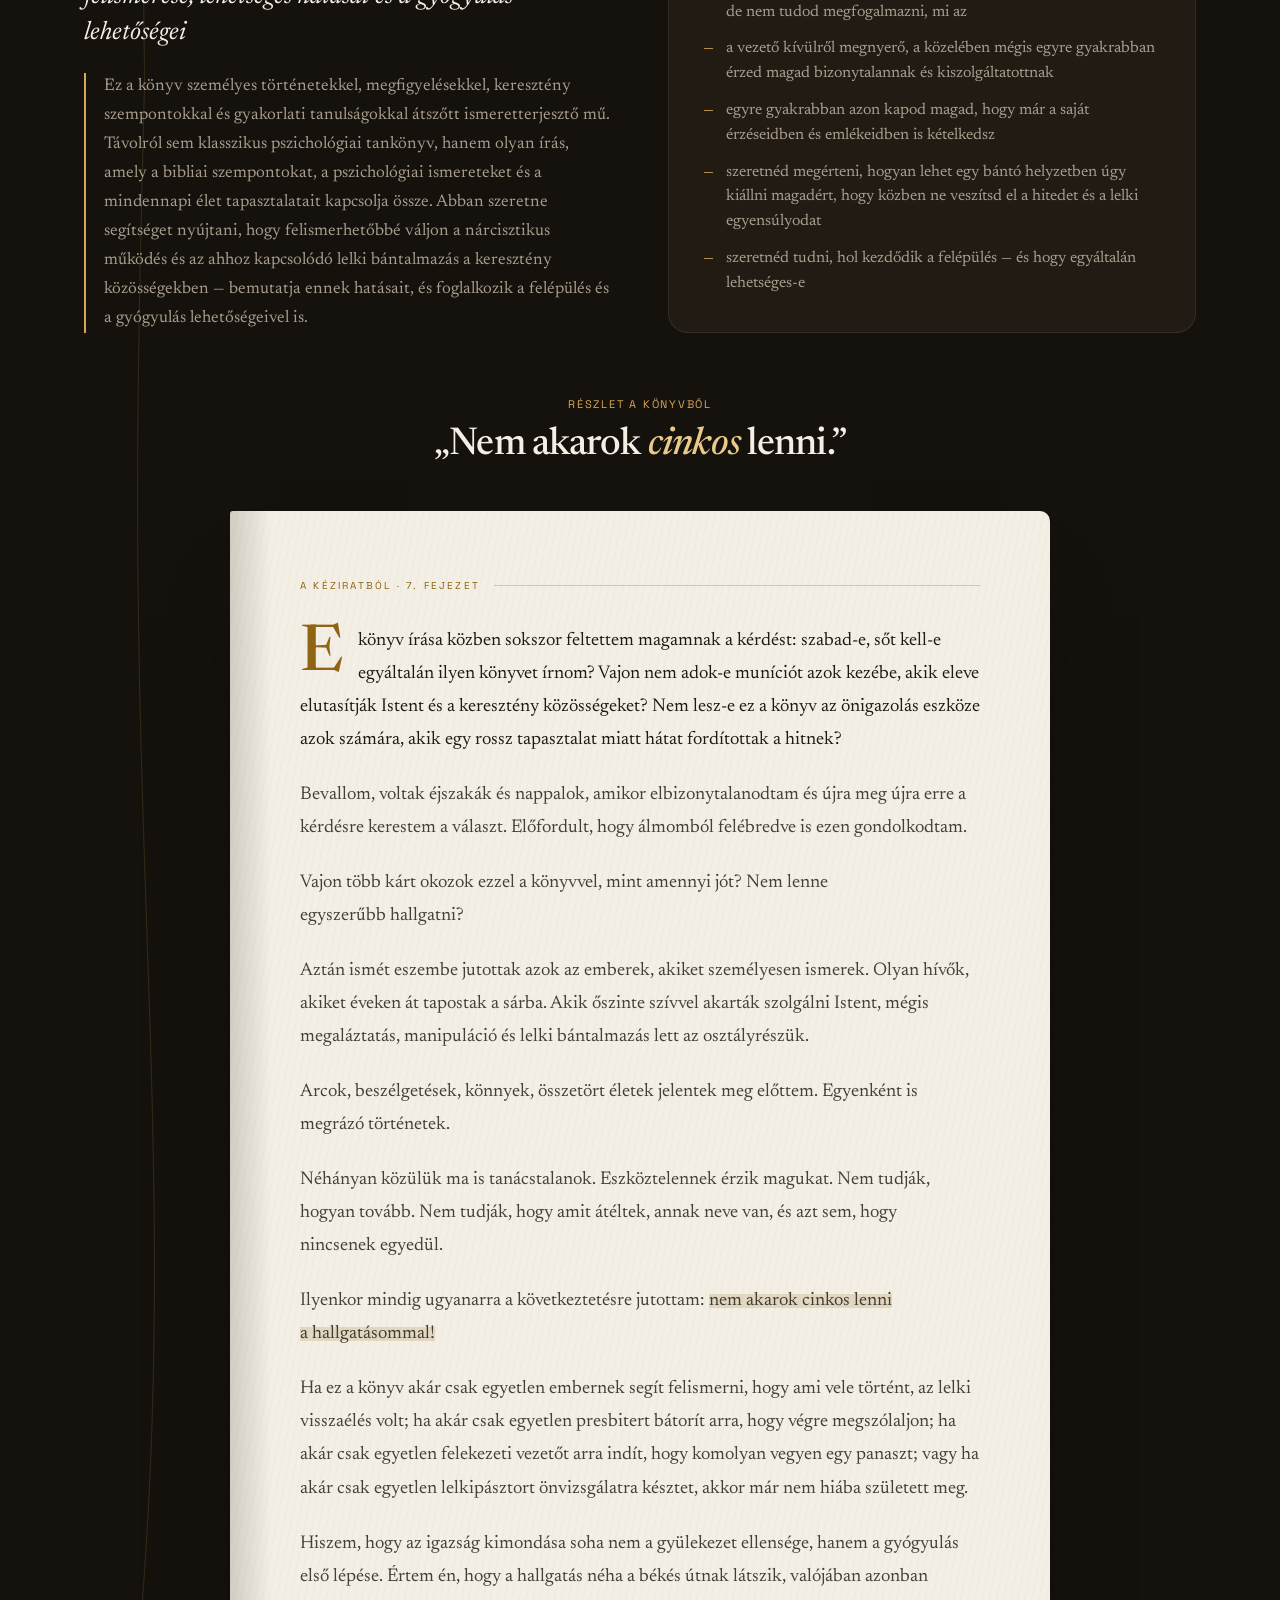
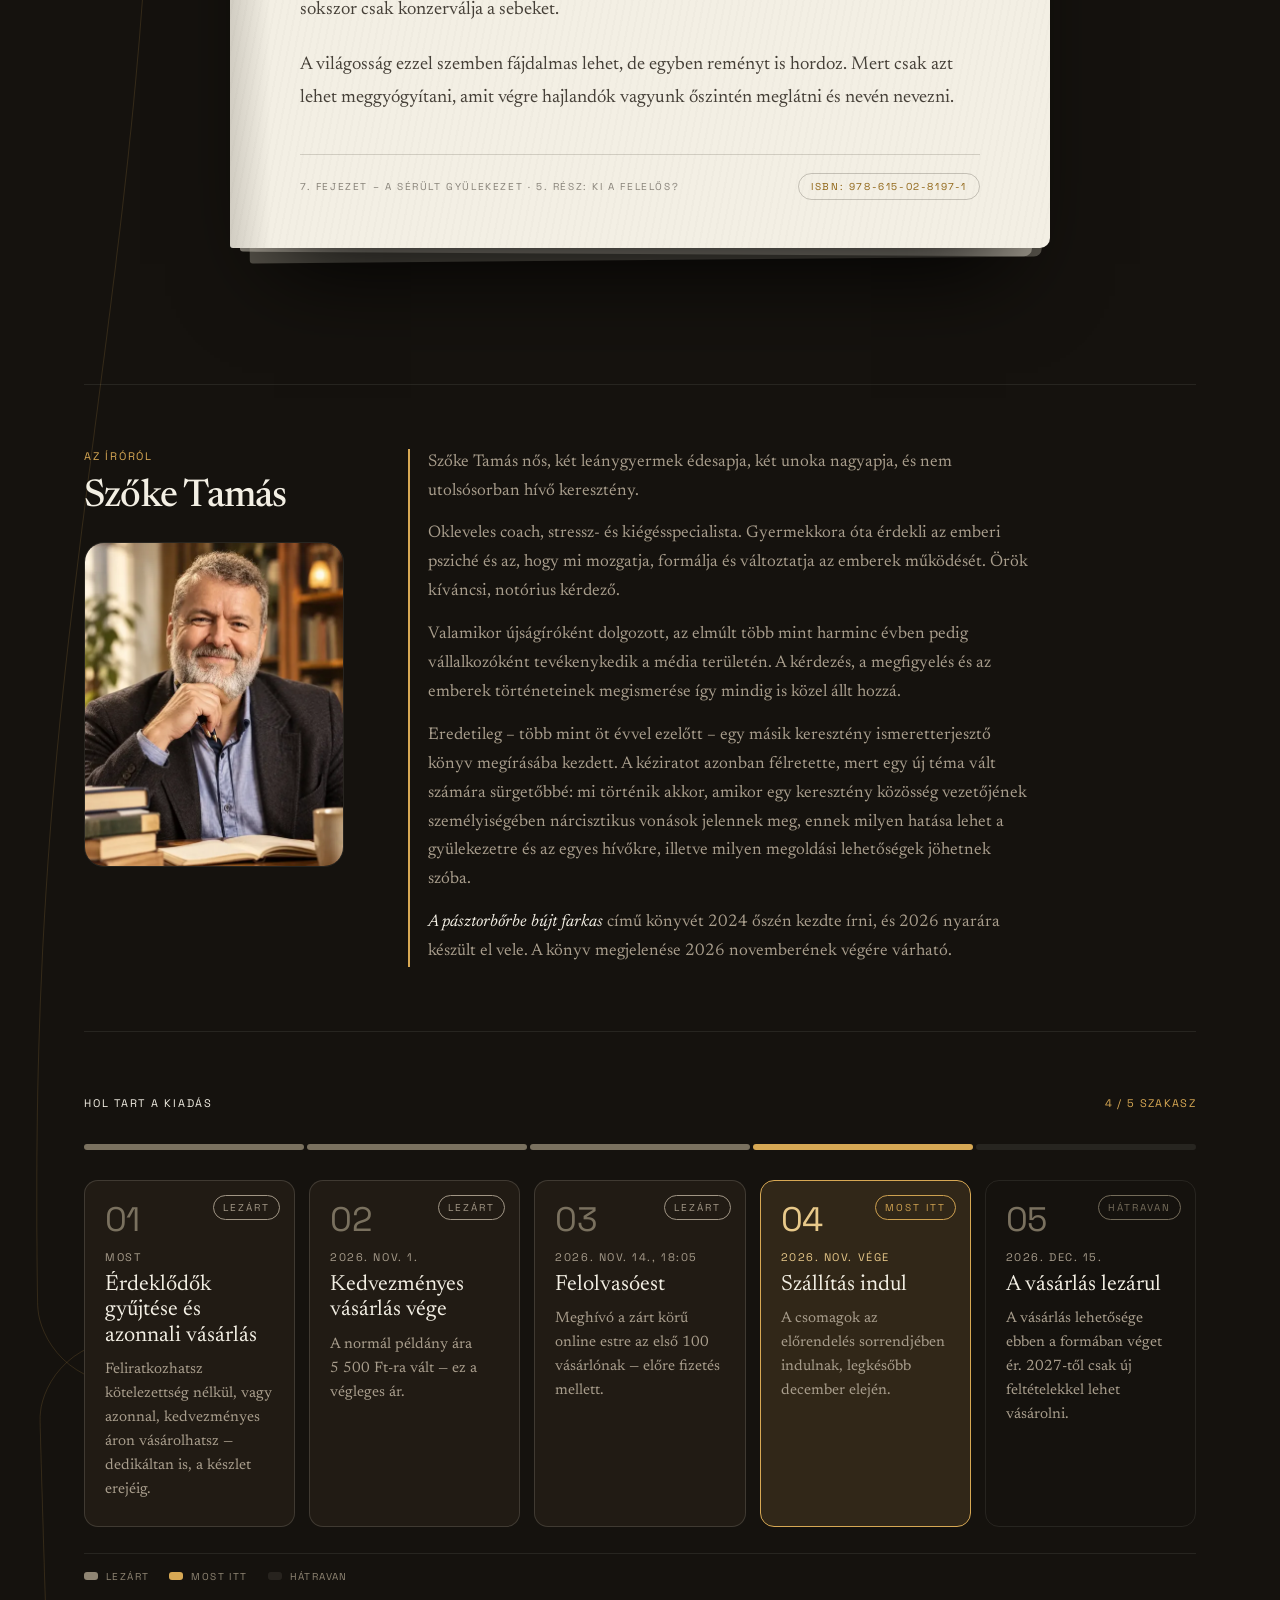
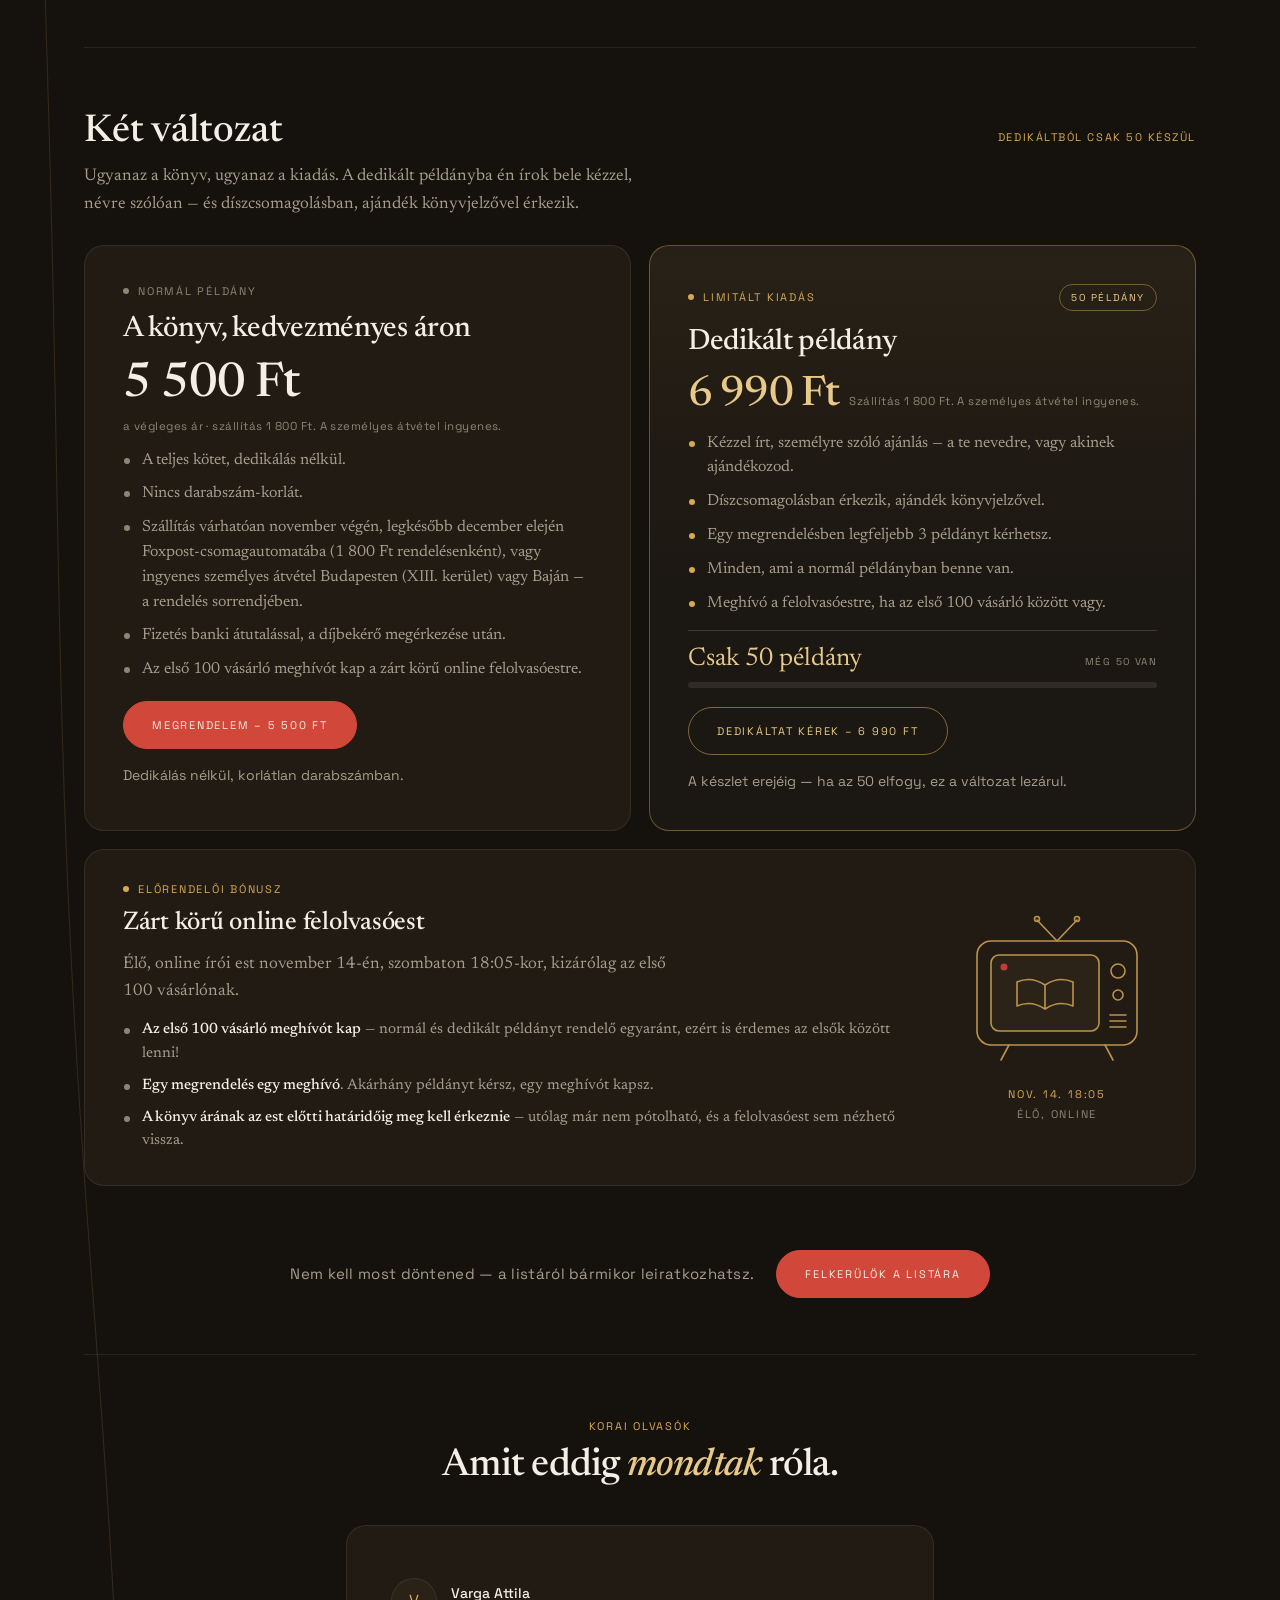
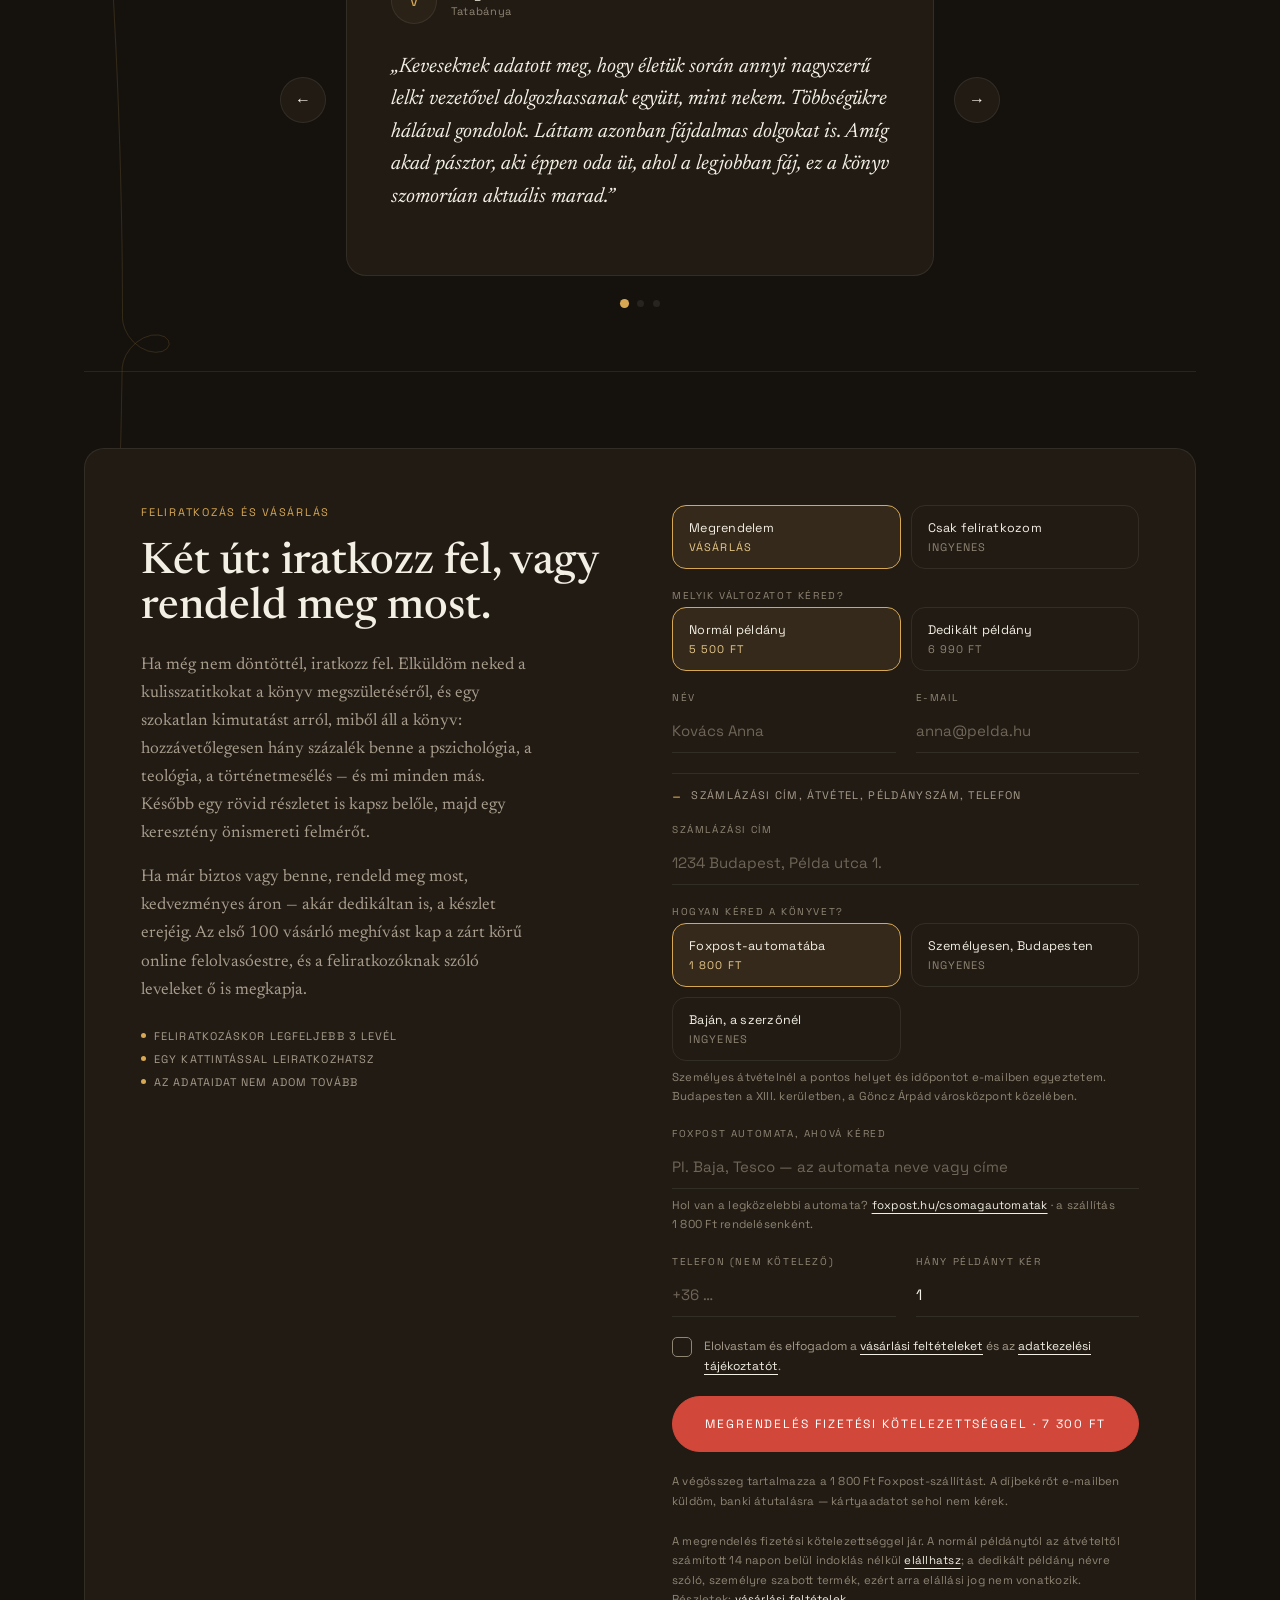
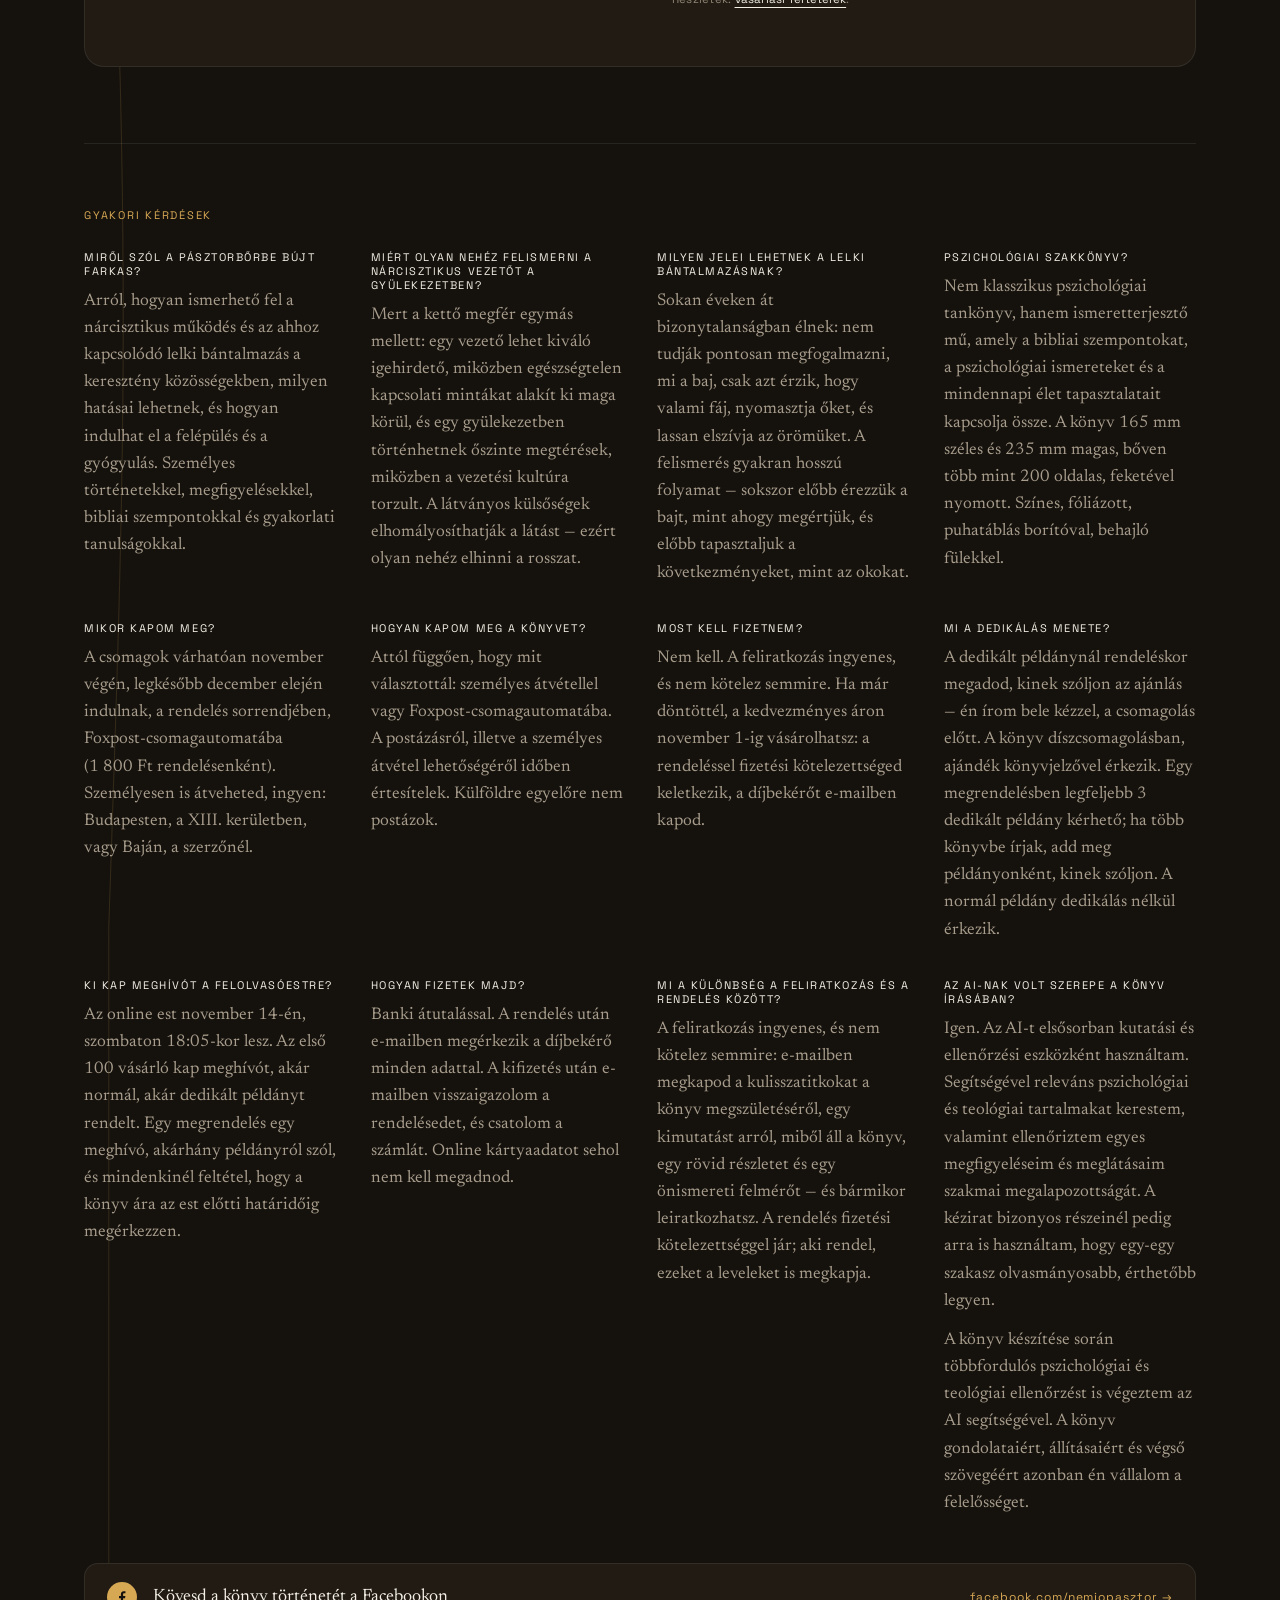
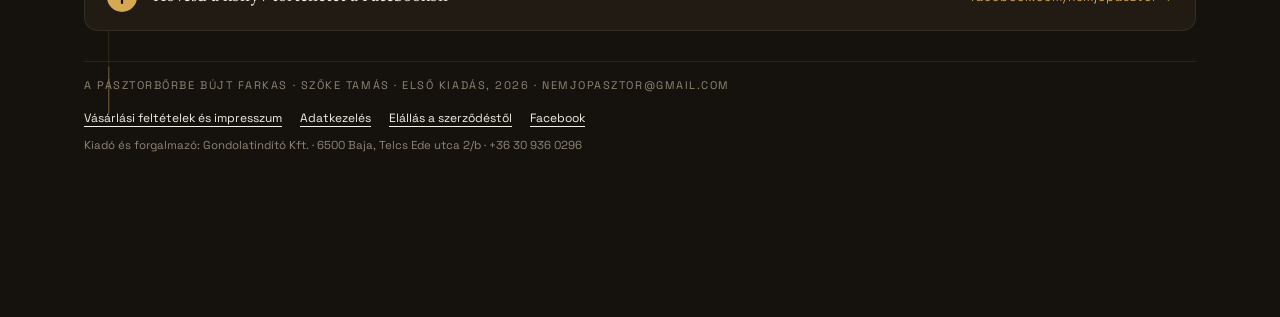
==== commit 8dc73597: "Átalakítás két csatornára: F1 feliratkozás, F2 vásárlás - külön feliratkozás (F1) és vásárlás (F2) m" ====
--- a/index.html
+++ b/index.html
@@ -11,7 +11,7 @@
 <meta property="og:type" content="book">
 <meta property="og:locale" content="hu_HU">
 <meta property="og:title" content="A pásztorbőrbe bújt farkas — Segítség, nárcisztikus a lelkipásztorom?!">
-<meta property="og:description" content="Nárcisztikus működés és lelki bántalmazás keresztény közösségekben. A nyilvános előrendelés október 26-án indul, a várólistások már 22-én, csütörtökön rendelhetnek.">
+<meta property="og:description" content="Nárcisztikus működés és lelki bántalmazás keresztény közösségekben. Kedvezményes előrendelés november 1-ig, dedikált példány is kapható.">
 <link rel="canonical" href="https://www.nemjopasztor.hu/">
 <meta property="og:url" content="https://www.nemjopasztor.hu/">
 <meta property="og:image" content="https://www.nemjopasztor.hu/og-borito.jpg">
@@ -22,7 +22,7 @@
 <link rel="preconnect" href="https://fonts.gstatic.com" crossorigin>
 <link href="https://fonts.googleapis.com/css2?family=Newsreader:ital,wght@0,400;0,500;1,400&family=Space+Grotesk:wght@400;500&display=swap" rel="stylesheet">
 <!-- Strukturált adat a keresőknek. Az árak itt KÉZZEL vannak: ha a CONFIG
-     árai változnak (pl. Black Friday után), ezt is frissíteni kell. A GYIK
+     árai változnak (pl. november 1-jén), ezt is frissíteni kell. A GYIK
      szövegei szó szerint egyezzenek az oldalon láthatóval. -->
 <script type="application/ld+json">
 {
@@ -99,11 +99,10 @@
     {
      "@type": "Offer",
      "name": "Normál példány",
-     "price": "5400",
+     "price": "5000",
      "priceCurrency": "HUF",
-     "priceValidUntil": "2026-11-27",
+     "priceValidUntil": "2026-10-31",
      "availability": "https://schema.org/PreOrder",
-     "availabilityStarts": "2026-09-20",
      "url": "https://www.nemjopasztor.hu/#varolista",
      "seller": {
       "@id": "https://www.nemjopasztor.hu/#kiado"
@@ -135,11 +134,11 @@
     },
     {
      "@type": "Offer",
-     "name": "Dedikált, számozott példány (20 db)",
-     "price": "7900",
+     "name": "Dedikált példány (50 db)",
+     "price": "6990",
      "priceCurrency": "HUF",
      "availability": "https://schema.org/PreOrder",
-     "url": "https://www.nemjopasztor.hu/#jegyzek",
+     "url": "https://www.nemjopasztor.hu/#varolista",
      "seller": {
       "@id": "https://www.nemjopasztor.hu/#kiado"
      },
@@ -217,7 +216,7 @@
      "name": "Mi a dedikálás menete?",
      "acceptedAnswer": {
       "@type": "Answer",
-      "text": "A dedikált, számozott változatnál az igénylésnél megadod, kinek szóljon az ajánlás — én írom bele kézzel, a csomagolás előtt. A normál példány dedikálás nélkül érkezik."
+      "text": "A dedikált példánynál rendeléskor megadod, kinek szóljon az ajánlás — én írom bele kézzel, a csomagolás előtt. A könyv díszcsomagolásban, ajándék könyvjelzővel érkezik. Egy megrendelésben legfeljebb 3 dedikált példány kérhető; ha több könyvbe írjak, add meg példányonként, kinek szóljon. A normál példány dedikálás nélkül érkezik."
      }
     },
     {
@@ -269,38 +268,6 @@
   .field-line { outline: none; }
   .field-line:focus { border-bottom-color: var(--gold) !important; }
 
-  /* copy shelf buttons */
-  .copy-btn {
-    flex: 1 1 34px; min-width: 30px; max-width: 62px;
-    border: 1px solid var(--line); background: var(--panel); color: var(--ink);
-    font-family: var(--sans); font-size: 12px; letter-spacing: 0.16em;
-    cursor: pointer; border-radius: var(--r-sm) var(--r-sm) 0 0; padding: 12px 0;
-    display: grid; place-items: center;
-    transform: translateY(0) rotate(0deg); transform-origin: bottom center;
-    transition: transform 300ms cubic-bezier(.3,1.4,.5,1), background 240ms ease, color 240ms ease, border-color 240ms ease;
-  }
-  @media (max-width: 700px) {
-    /* mobilon két egyenlő, tízes sor — különben 9+9+2 lesz, két árva kötettel */
-    #copy-shelf { display: grid !important; grid-template-columns: repeat(10, minmax(0, 1fr)); align-items: end; gap: 3px !important; padding: 26px 0 0 !important; }
-    #copy-shelf .copy-btn { min-width: 0; max-width: none; }
-  }
-  .copy-btn[disabled] { background: var(--bg-alt); color: var(--ink-faint); border-color: var(--line); cursor: not-allowed; }
-  .copy-btn.picked { background: var(--coral); border-color: var(--coral); color: var(--ink); transform: translateY(-16px); }
-  /* foglalva: a fizetésre vár, nem végleges — halk okker jelzés, szaggatott
-     keret, NEM áthúzott felirat (az csak a véglegesen elkelt köteteké) */
-  .copy-btn.reserved[disabled] { background: rgba(215,168,84,0.08); color: var(--gold-soft); border-color: rgba(215,168,84,0.4); border-style: dashed; }
-  .copy-btn .lbl { writing-mode: vertical-rl; text-orientation: mixed; display: flex; align-items: center; gap: 10px; }
-  .copy-btn[disabled]:not(.reserved) .lbl { text-decoration: line-through; }
-  .copy-btn .st { font-size: 8px; letter-spacing: 0.14em; text-transform: uppercase; opacity: 0.85; }
-
-  .pick-banner {
-    display: none; margin-top: 16px; border: 1px solid var(--gold); background: var(--panel); border-radius: var(--r-md);
-    padding: 14px 18px; align-items: center; justify-content: space-between; gap: 12px; flex-wrap: wrap;
-  }
-  .pick-banner.show { display: flex; }
-  .pick-banner span { font-family: var(--sans); font-size: 12px; letter-spacing: 0.04em; color: var(--ink); }
-  .pick-banner a { font-family: var(--sans); font-size: 11px; letter-spacing: 0.14em; text-transform: uppercase; text-decoration: none; color: var(--gold); white-space: nowrap; }
-
   /* phase cards */
   .phase-card {
     min-width: 0; outline: none; position: relative; overflow: hidden;
@@ -528,9 +495,6 @@
   .tier-meter-left { font-family: var(--sans); font-size: 10px; letter-spacing: 0.14em; text-transform: uppercase; color: var(--ink-faint); }
   .tier-meter-bar { height: 6px; border-radius: 999px; background: rgba(255,246,232,0.09); overflow: hidden; display: flex; }
   .tier-meter-fill { display: block; flex: none; height: 100%; width: 0; background: var(--gold); transition: width 700ms cubic-bezier(.3,.9,.3,1); }
-  /* a foglalt (fizetésre váró) sorszámok halványabb, szaggatott jellegű
-     szegmense — látszik, hogy ez a rész még visszafordulhat */
-  .tier-meter-fill-reserved { display: block; flex: none; height: 100%; width: 0; background: repeating-linear-gradient(135deg, rgba(215,168,84,0.55) 0 4px, rgba(215,168,84,0.22) 4px 8px); transition: width 700ms cubic-bezier(.3,.9,.3,1); }
   .tier-cta { justify-self: start; margin-top: 4px; }
   .tier-foot { font-family: var(--sans); font-size: 14px; line-height: 1.6; color: var(--ink-soft); margin: 0; }
 
@@ -593,6 +557,8 @@
 
   /* űrlap: változatválasztó */
   .vswitch { display: grid; grid-template-columns: repeat(auto-fit, minmax(150px, 1fr)); gap: 10px; }
+  button.vopt { background: none; font: inherit; color: inherit; text-align: left; }
+  .mtabs { grid-template-columns: 1fr 1fr; }
   .vopt {
     position: relative; display: grid; gap: 4px; cursor: pointer; min-width: 0;
     border: 1px solid var(--line); border-radius: var(--r-md); padding: 14px 16px;
@@ -620,14 +586,14 @@
 
   <div id="attn-bar" style="background: var(--panel); border-bottom: 1px solid var(--line); color: var(--ink); padding: 13px 20px; display: flex; flex-wrap: wrap; align-items: center; justify-content: center; gap: 8px 14px; text-align: center; font-family: var(--sans); font-size: 13px; letter-spacing: 0.02em;">
     <span style="display: inline-flex; align-items: center; gap: 9px; font-size: 11px; letter-spacing: 0.16em; text-transform: uppercase; color: var(--gold);"><span style="width: 7px; height: 7px; background: var(--coral); border-radius: 999px; display: inline-block;"></span>Figyelem</span>
-    <span style="color: var(--ink-soft);">Húsz dedikált, számozott példány készül. A listásoké az elsőbbség: ők október 22-én rendelhetnek — <span id="attn-days" style="color: var(--ink); border-bottom: 1px solid var(--gold);"></span> van addig.</span>
+    <span style="color: var(--ink-soft);" id="attn-text">Kedvezményes vásárlás november 1-ig: normál példány 5&nbsp;000&nbsp;Ft, dedikált 6&nbsp;990&nbsp;Ft — dedikáltból csak 50 készül.</span>
   </div>
 
   <nav class="om-rail" id="om-rail" style="position: fixed; right: 22px; top: 50%; transform: translateY(-50%); z-index: 40; background: var(--panel); border: 1px solid var(--line); border-radius: var(--r-md); box-shadow: 0 16px 34px -18px rgba(0,0,0,0.7); padding: 10px; display: grid; gap: 2px;"></nav>
 
   <div id="sticky-cta" style="position: fixed; left: 0; right: 0; bottom: 0; z-index: 45; background: var(--panel); border-top: 1px solid var(--line); color: var(--ink); display: flex; flex-wrap: wrap; align-items: center; justify-content: center; gap: 10px 20px; padding: 12px clamp(14px, 3vw, 34px);">
-    <span style="font-family: var(--sans); font-size: 12px; letter-spacing: 0.04em; color: var(--ink-soft);" id="sticky-text"></span>
-    <a href="#varolista" class="pill-btn pill-btn-primary" data-cta="1" style="padding: 12px 22px;">Felkerülök a listára →</a>
+    <span style="font-family: var(--sans); font-size: 12px; letter-spacing: 0.04em; color: var(--ink-soft);" id="sticky-text">Normál 5&nbsp;000&nbsp;Ft · dedikált 6&nbsp;990&nbsp;Ft · kedvezmény nov. 1-ig</span>
+    <a href="#varolista" class="pill-btn pill-btn-primary" data-cta="1" data-mode="f2" style="padding: 12px 22px;">Megrendelem – 5 000 Ft →</a>
   </div>
 
   <div style="max-width: 1180px; margin: 0 auto; padding: 0 clamp(14px, 3vw, 34px) 90px;">
@@ -649,16 +615,16 @@
 
           <p style="font-size: clamp(17px, 1.4vw, 20px); line-height: 1.55; color: var(--ink); margin: 0; max-width: 40ch;">Könyv a nárcisztikus működésről és a lelki bántalmazásról keresztény közösségekben — a felismerésről, a következményeiről és a lehetséges gyógyulás útjáról.</p>
 
-          <p style="font-size: clamp(15px, 1.2vw, 17px); line-height: 1.6; color: var(--ink-soft); margin: 0; max-width: 46ch;">A könyvből húsz, kézzel dedikált, számozott példány is készül — a többi normál kiadás. A nyilvános előrendelés október 26-án indul — <strong style="font-weight: 500; color: var(--ink);">a listán lévők már 22-én, csütörtökön rendelhetnek</strong>, négy nappal mindenki más előtt. A sorszámok érkezési sorrendben kelnek el.</p>
+          <p style="font-size: clamp(15px, 1.2vw, 17px); line-height: 1.6; color: var(--ink-soft); margin: 0; max-width: 46ch;">A könyvből ötven, kézzel dedikált, díszcsomagolt példány is készül, ajándék könyvjelzővel — a többi normál kiadás. <strong style="font-weight: 500; color: var(--ink);">Kedvezményes áron november 1-ig vásárolható meg</strong>, és az első 100 vásárló meghívást kap a zárt körű online felolvasóestre.</p>
 
           <div style="display: flex; flex-wrap: wrap; gap: 12px; margin-top: 4px;">
-            <a href="#varolista" class="pill-btn pill-btn-primary" data-cta="1">Felkerülök a listára</a>
-            <a href="#jegyzek" class="pill-btn pill-btn-ghost">Példányjegyzék ↓</a>
+            <a href="#varolista" class="pill-btn pill-btn-primary" data-cta="1" data-mode="f2">Megrendelem – 5 000 Ft</a>
+            <a href="#varolista" class="pill-btn pill-btn-ghost" data-mode="f1">Csak feliratkozom</a>
           </div>
 
-          <p class="cta-note" style="margin: -8px 0 0;">Ingyenes, és nem kötelez semmire · legfeljebb három levél a megjelenésig · egy kattintással leiratkozhatsz</p>
-
-          <div class="trust-row" id="hero-trust"><span>Csak 20 dedikált, számozott példány</span><span>Dedikált, számozott — 7&nbsp;900&nbsp;Ft</span><span>Normál példány — 5&nbsp;400&nbsp;Ft</span></div>
+          <p class="cta-note" style="margin: -8px 0 0;">A feliratkozás ingyenes, és nem kötelez semmire · legfeljebb három levél · egy kattintással leiratkozhatsz</p>
+
+          <div class="trust-row" id="hero-trust"><span>Csak 50 dedikált példány</span><span>Dedikált — 6&nbsp;990&nbsp;Ft</span><span>Normál példány — 5&nbsp;000&nbsp;Ft</span></div>
         </div>
 
         <div class="hero-cover-wrap">
@@ -669,10 +635,10 @@
       </div>
 
       <div style="margin-top: clamp(36px, 5vw, 60px); border: 1px solid var(--line); border-radius: var(--r-lg); background: var(--panel); padding: clamp(22px, 3vw, 32px) clamp(24px, 4vw, 40px); display: grid; grid-template-columns: repeat(auto-fit, minmax(130px, 1fr)); gap: 22px;">
-        <div class="stat-item"><span class="stat-num">20</span><span class="stat-label">Dedikált példány</span></div>
-        <div class="stat-item"><span class="stat-num" data-price-early>5&nbsp;400&nbsp;Ft</span><span class="stat-label">Előrendelői ár</span></div>
-        <div class="stat-item"><span class="stat-num">okt. 26.</span><span class="stat-label">Nyilvános nyitás</span></div>
-        <div class="stat-item"><span class="stat-num">nov. 25.</span><span class="stat-label">Szállítás indul</span></div>
+        <div class="stat-item"><span class="stat-num" data-ded-total>50</span><span class="stat-label">Dedikált példány</span></div>
+        <div class="stat-item"><span class="stat-num" data-price-early>5 000 Ft</span><span class="stat-label">Normál példány ára</span></div>
+        <div class="stat-item"><span class="stat-num">nov. 1.</span><span class="stat-label">Az ár váltása</span></div>
+        <div class="stat-item"><span class="stat-num">nov. vége</span><span class="stat-label">Szállítás indul</span></div>
       </div>
     </section>
 
@@ -781,8 +747,8 @@
         <p style="font-family: var(--sans); font-size: 11px; letter-spacing: 0.12em; text-transform: uppercase; margin: 0; color: var(--gold);" id="step-counter">1 / 5 szakasz</p>
       </div>
 
-      <div style="display: flex; gap: 3px; margin-bottom: 30px;" id="phase-track"></div>
-      <div style="display: grid; grid-template-columns: repeat(auto-fit, minmax(210px, 1fr)); gap: 14px;" id="phase-cards"><div class="phase-card" tabindex="0" style="background: rgba(215, 168, 84, 0.14); color: rgb(243, 239, 228); border-color: rgb(215, 168, 84);"><span class="phase-stamp" style="color: rgb(215, 168, 84); border-color: rgb(215, 168, 84);">Most itt</span><span class="phase-num" style="color: rgb(232, 201, 138);">01</span><span class="phase-date" style="color: rgb(232, 201, 138);">Most</span><span class="phase-title">Érdeklődők gyűjtése</span><span class="phase-note" style="color: rgb(168, 157, 140);">Feliratkozás mindenféle kötelezettség nélkül, ezzel is biztosítva azt, hogy elsők között juthatsz könyvhöz. Illetve exkluzív információkat is megosztok a feliratkozottakkal.</span></div><div class="phase-card" tabindex="0" style="background: transparent; color: rgb(243, 239, 228); border-color: rgba(255, 246, 232, 0.08);"><span class="phase-stamp" style="color: rgb(122, 113, 95); border-color: rgb(122, 113, 95);">Hátravan</span><span class="phase-num" style="color: rgb(122, 113, 95);">02</span><span class="phase-date" style="color: rgb(168, 157, 140);">2026. okt. 22.</span><span class="phase-title">Rendelés nyit</span><span class="phase-note" style="color: rgb(168, 157, 140);">A feliratkozottak kapják elsőként a rendelési linket, illetve a lehetőséget arra, hogy sorszámozott, dedikált könyvet rendeljenek.</span></div><div class="phase-card" tabindex="0" style="background: transparent; color: rgb(243, 239, 228); border-color: rgba(255, 246, 232, 0.08);"><span class="phase-stamp" style="color: rgb(122, 113, 95); border-color: rgb(122, 113, 95);">Hátravan</span><span class="phase-num" style="color: rgb(122, 113, 95);">03</span><span class="phase-date" style="color: rgb(168, 157, 140);">2026. nov. 14., 18:05</span><span class="phase-title">Felolvasóest</span><span class="phase-note" style="color: rgb(168, 157, 140);">Meghívó a zárt körű online estre: minden dedikált példány vásárlójának, plusz az első 50 normál előrendelőnek — előre fizetés mellett.</span></div><div class="phase-card" tabindex="0" style="background: transparent; color: rgb(243, 239, 228); border-color: rgba(255, 246, 232, 0.08);"><span class="phase-stamp" style="color: rgb(122, 113, 95); border-color: rgb(122, 113, 95);">Hátravan</span><span class="phase-num" style="color: rgb(122, 113, 95);">04</span><span class="phase-date" style="color: rgb(168, 157, 140);">2026. nov. 25.</span><span class="phase-title">Szállítás indul</span><span class="phase-note" style="color: rgb(168, 157, 140);">A csomagok az előrendelés sorrendjében indulnak, még Black Friday előtt — így a könyv a kezedben van, mire az ár vált.</span></div><div class="phase-card" tabindex="0" style="background: transparent; color: rgb(243, 239, 228); border-color: rgba(255, 246, 232, 0.08);"><span class="phase-stamp" style="color: rgb(122, 113, 95); border-color: rgb(122, 113, 95);">Hátravan</span><span class="phase-num" style="color: rgb(122, 113, 95);">05</span><span class="phase-date" style="color: rgb(168, 157, 140);">2026. nov. 27.</span><span class="phase-title">Early bird zárul</span><span class="phase-note" style="color: rgb(168, 157, 140);">Black Friday: a normál ár 5&nbsp;900&nbsp;Ft-ra vált. A dedikált példány ára marad 7&nbsp;900&nbsp;Ft.</span></div></div>
+      <div style="display: flex; gap: 3px; margin-bottom: 30px;" id="phase-track"><div style="flex: 1 1 0px; min-width: 0px; height: 6px; border-radius: 999px; transition: background 300ms; background: rgb(215, 168, 84);"></div><div style="flex: 1 1 0px; min-width: 0px; height: 6px; border-radius: 999px; transition: background 300ms; background: rgba(255, 246, 232, 0.08);"></div><div style="flex: 1 1 0px; min-width: 0px; height: 6px; border-radius: 999px; transition: background 300ms; background: rgba(255, 246, 232, 0.08);"></div><div style="flex: 1 1 0px; min-width: 0px; height: 6px; border-radius: 999px; transition: background 300ms; background: rgba(255, 246, 232, 0.08);"></div><div style="flex: 1 1 0px; min-width: 0px; height: 6px; border-radius: 999px; transition: background 300ms; background: rgba(255, 246, 232, 0.08);"></div></div>
+      <div style="display: grid; grid-template-columns: repeat(auto-fit, minmax(210px, 1fr)); gap: 14px;" id="phase-cards"><div class="phase-card" tabindex="0" style="background: rgba(215, 168, 84, 0.14); color: rgb(243, 239, 228); border-color: rgb(215, 168, 84);"><span class="phase-stamp" style="color: rgb(215, 168, 84); border-color: rgb(215, 168, 84);">Most itt</span><span class="phase-num" style="color: rgb(232, 201, 138);">01</span><span class="phase-date" style="color: rgb(232, 201, 138);">Most</span><span class="phase-title">Érdeklődők gyűjtése és azonnali vásárlás</span><span class="phase-note" style="color: rgb(168, 157, 140);">Feliratkozhatsz kötelezettség nélkül, vagy azonnal, kedvezményes áron vásárolhatsz — dedikáltan is, a készlet erejéig.</span></div><div class="phase-card" tabindex="0" style="background: transparent; color: rgb(243, 239, 228); border-color: rgba(255, 246, 232, 0.08);"><span class="phase-stamp" style="color: rgb(122, 113, 95); border-color: rgb(122, 113, 95);">Hátravan</span><span class="phase-num" style="color: rgb(122, 113, 95);">02</span><span class="phase-date" style="color: rgb(168, 157, 140);">2026. nov. 1.</span><span class="phase-title">Kedvezményes vásárlás vége</span><span class="phase-note" style="color: rgb(168, 157, 140);">A normál példány ára 5&nbsp;500&nbsp;Ft-ra vált — ez a végleges ár.</span></div><div class="phase-card" tabindex="0" style="background: transparent; color: rgb(243, 239, 228); border-color: rgba(255, 246, 232, 0.08);"><span class="phase-stamp" style="color: rgb(122, 113, 95); border-color: rgb(122, 113, 95);">Hátravan</span><span class="phase-num" style="color: rgb(122, 113, 95);">03</span><span class="phase-date" style="color: rgb(168, 157, 140);">2026. nov. 14., 18:05</span><span class="phase-title">Felolvasóest</span><span class="phase-note" style="color: rgb(168, 157, 140);">Meghívó a zárt körű online estre az első 100 vásárlónak — előre fizetés mellett.</span></div><div class="phase-card" tabindex="0" style="background: transparent; color: rgb(243, 239, 228); border-color: rgba(255, 246, 232, 0.08);"><span class="phase-stamp" style="color: rgb(122, 113, 95); border-color: rgb(122, 113, 95);">Hátravan</span><span class="phase-num" style="color: rgb(122, 113, 95);">04</span><span class="phase-date" style="color: rgb(168, 157, 140);">2026. nov. vége</span><span class="phase-title">Szállítás indul</span><span class="phase-note" style="color: rgb(168, 157, 140);">A csomagok az előrendelés sorrendjében indulnak, legkésőbb december elején.</span></div><div class="phase-card" tabindex="0" style="background: transparent; color: rgb(243, 239, 228); border-color: rgba(255, 246, 232, 0.08);"><span class="phase-stamp" style="color: rgb(122, 113, 95); border-color: rgb(122, 113, 95);">Hátravan</span><span class="phase-num" style="color: rgb(122, 113, 95);">05</span><span class="phase-date" style="color: rgb(168, 157, 140);">2026. dec. 15.</span><span class="phase-title">A vásárlás lezárul</span><span class="phase-note" style="color: rgb(168, 157, 140);">A vásárlás lehetősége ebben a formában véget ér. 2027-től csak új feltételekkel lehet vásárolni.</span></div></div>
 
       <div style="margin-top: 26px; border-top: 1px solid var(--line); padding-top: 16px; display: flex; flex-wrap: wrap; gap: 20px; font-family: var(--sans); font-size: 10px; letter-spacing: 0.14em; text-transform: uppercase; color: var(--ink-faint);">
         <span style="display: flex; align-items: center; gap: 8px;"><span style="width: 14px; height: 8px; border-radius: 3px; background: var(--ink-faint);"></span>Lezárt</span>
@@ -791,29 +757,12 @@
       </div>
     </section>
 
-    <section data-sec="jegyzek" id="jegyzek" style="border-top: 1px solid var(--line); padding: clamp(40px, 5vw, 64px) 0;">
-      <div style="display: flex; flex-wrap: wrap; justify-content: space-between; gap: 12px; align-items: baseline; margin-bottom: 10px;">
-        <h2 style="font-size: clamp(26px, 3vw, 42px); font-weight: 500; line-height: 1.06; margin: 0;">Példányjegyzék 001–020</h2>
-        <p style="font-family: var(--sans); font-size: 11px; letter-spacing: 0.14em; text-transform: uppercase; margin: 0; color: var(--gold);" id="claim-label"></p>
-      </div>
-      <p style="font-size: 17px; line-height: 1.65; max-width: 58ch; margin: 0 0 12px; color: var(--ink-soft);" id="jegyzek-lead">Ez a húsz kötet a dedikált, számozott változat (7&nbsp;900&nbsp;Ft): mindegyikbe kézzel írom bele a nevet és egy pár soros ajánlást, a sorszámmal együtt. Válaszd ki, melyik számot kéred!</p>
-      <p style="margin: 0 0 26px;"><a href="#rendeles" class="tier-link">A két változat és az árak ↓</a></p>
-      <div style="display: flex; flex-wrap: wrap; align-items: flex-end; gap: 4px; padding: 26px 10px 0; border-bottom: 2px solid var(--line);" id="copy-shelf"></div>
-
-      <div class="pick-banner" id="pick-banner">
-        <span id="pick-banner-text"></span>
-        <a href="#varolista">Ugrás a jelentkezéshez ↓</a>
-      </div>
-
-      <p style="font-family: var(--sans); font-size: 10px; letter-spacing: 0.14em; text-transform: uppercase; color: var(--ink-faint); margin: 14px 0 0;">A polcon minden kötet a saját száma. A megbillent, áthúzott gerincek már elkeltek — a szaggatott keretűek egyelőre csak foglalva vannak, és felszabadulhatnak.</p>
-    </section>
-
     <section data-sec="rendeles" id="rendeles" style="border-top: 1px solid var(--line); padding: clamp(40px, 5vw, 64px) 0;">
       <div style="display: flex; flex-wrap: wrap; justify-content: space-between; gap: 12px; align-items: baseline; margin-bottom: 10px;">
         <h2 style="font-size: clamp(26px, 3vw, 42px); font-weight: 500; line-height: 1.06; margin: 0;">Két változat</h2>
-        <p style="font-family: var(--sans); font-size: 11px; letter-spacing: 0.14em; text-transform: uppercase; margin: 0; color: var(--gold);" id="tier-note">Csak 20 dedikált példány készül</p>
+        <p style="font-family: var(--sans); font-size: 11px; letter-spacing: 0.14em; text-transform: uppercase; margin: 0; color: var(--gold);" id="tier-note">Dedikáltból csak 50 készül</p>
       </div>
-      <p style="font-size: 17px; line-height: 1.65; max-width: 58ch; margin: 0 0 26px; color: var(--ink-soft);">Ugyanaz a könyv, ugyanaz a kiadás. A különbség az a húsz kötet, amelybe én írok bele — kézzel, névre szólóan, sorszámmal.</p>
+      <p style="font-size: 17px; line-height: 1.65; max-width: 58ch; margin: 0 0 26px; color: var(--ink-soft);">Ugyanaz a könyv, ugyanaz a kiadás. A dedikált példányba én írok bele kézzel, névre szólóan — és díszcsomagolásban, ajándék könyvjelzővel érkezik.</p>
 
       <div class="tier-grid">
 
@@ -821,59 +770,56 @@
           <div class="tier-head">
             <p class="tier-eyebrow">Normál példány</p>
           </div>
-          <h3 class="tier-name">A könyv, előrendelői áron</h3>
-          <div class="tier-price"><b data-price-early>5&nbsp;400&nbsp;Ft</b><span id="tier-normal-later">Black Friday után 5&nbsp;900&nbsp;Ft · szállítás 1&nbsp;800&nbsp;Ft. A személyes átvétel ingyenes.</span></div>
+          <h3 class="tier-name">A könyv, kedvezményes áron</h3>
+          <div class="tier-price"><b data-price-early>5&nbsp;000&nbsp;Ft</b><span id="tier-normal-later">November 1-jétől 5&nbsp;500&nbsp;Ft · szállítás 1&nbsp;800&nbsp;Ft. A személyes átvétel ingyenes.</span></div>
           <ul class="tier-list">
-            <li>A teljes kötet, dedikálás és sorszám nélkül.</li>
+            <li>A teljes kötet, dedikálás nélkül.</li>
             <li>Nincs darabszám-korlát.</li>
-            <li>Szállítás november 25-től Foxpost-csomagautomatába (<span data-shipping>1&nbsp;800&nbsp;Ft</span> rendelésenként), vagy ingyenes személyes átvétel Budapesten, Szegeden vagy Baján — az előrendelés sorrendjében, még Black Friday előtt.</li>
+            <li>Szállítás várhatóan november végén, legkésőbb december elején Foxpost-csomagautomatába (<span data-shipping>1&nbsp;800&nbsp;Ft</span> rendelésenként), vagy ingyenes személyes átvétel Budapesten (XIII. kerület) vagy Baján — a rendelés sorrendjében.</li>
             <li>Fizetés banki átutalással, a díjbekérő megérkezése után.</li>
-            <li id="tier-normal-bonus"></li>
+            <li id="tier-normal-bonus">Az első 100 vásárló meghívót kap a zárt körű online felolvasóestre.</li>
           </ul>
-          <a href="#varolista" class="pill-btn pill-btn-primary tier-cta" data-tier-cta="normal">Ezt kérem</a>
-          <p class="tier-foot" id="tier-normal-foot">Az előrendelői ár a Black Friday-ig él, utána 5&nbsp;900&nbsp;Ft.</p>
+          <a href="#varolista" class="pill-btn pill-btn-primary tier-cta" data-tier-cta="normal">Megrendelem – 5&nbsp;000&nbsp;Ft</a>
+          <p class="tier-foot" id="tier-normal-foot">A kedvezményes ár november 1-ig él, utána 5&nbsp;500&nbsp;Ft — ez a végleges ár.</p>
         </article>
 
         <article class="tier tier-signed" id="tier-signed">
           <div class="tier-head">
             <p class="tier-eyebrow">Limitált kiadás</p>
-            <span class="tier-chip" id="tier-signed-chip">20 példány · sorszámozva</span>
+            <span class="tier-chip" id="tier-signed-chip">50 példány</span>
           </div>
-          <h3 class="tier-name">Dedikált, számozott példány</h3>
-          <div class="tier-price"><b id="tier-signed-price">7&nbsp;900&nbsp;Ft</b><span id="tier-signed-price-note">Fix ár — Black Friday után sem emelkedik · szállítás 1&nbsp;800&nbsp;Ft. A személyes átvétel ingyenes.</span></div>
+          <h3 class="tier-name">Dedikált példány</h3>
+          <div class="tier-price"><b data-price-signed>6&nbsp;990&nbsp;Ft</b><span id="tier-signed-price-note">Szállítás 1&nbsp;800&nbsp;Ft. A személyes átvétel ingyenes.</span></div>
           <ul class="tier-list">
             <li>Kézzel írt, személyre szóló ajánlás — a te nevedre, vagy akinek ajándékozod.</li>
-            <li>A kötetbe írt sorszám, 001-től 020-ig — a jegyzékből te választod ki, melyiket kéred.</li>
-            <li id="tier-signed-deadline"></li>
+            <li>Díszcsomagolásban érkezik, ajándék könyvjelzővel.</li>
+            <li>Egy megrendelésben legfeljebb 3 példányt kérhetsz.</li>
             <li>Minden, ami a normál példányban benne van.</li>
-            <li id="tier-signed-bonus"></li>
+            <li id="tier-signed-bonus">Meghívó a felolvasóestre, ha az első 100 vásárló között vagy.</li>
           </ul>
 
           <div class="tier-meter">
             <div class="tier-meter-top">
-              <span class="tier-meter-count" id="tier-meter-count"></span>
-              <span class="tier-meter-left" id="tier-meter-left"></span>
+              <span class="tier-meter-count" id="tier-meter-count">Csak 50 példány</span>
+              <span class="tier-meter-left" id="tier-meter-left">Még 50 van</span>
             </div>
-            <div class="tier-meter-bar"><i class="tier-meter-fill" id="tier-meter-fill"></i><i class="tier-meter-fill-reserved" id="tier-meter-fill-reserved"></i></div>
+            <div class="tier-meter-bar"><i class="tier-meter-fill" id="tier-meter-fill"></i></div>
           </div>
 
           <div class="tier-cta-row">
-            <a href="#varolista" class="pill-btn pill-btn-gold tier-cta" data-tier-cta="dedikalt">Dedikált példányt kérek</a>
-            <a href="#jegyzek" class="tier-link" id="tier-shelf-link">Sorszám a példányjegyzékből ↑</a>
+            <a href="#varolista" class="pill-btn pill-btn-gold tier-cta" data-tier-cta="dedikalt">Dedikáltat kérek – 6&nbsp;990&nbsp;Ft</a>
           </div>
-          <p class="tier-full-note" id="tier-full-note"></p>
           <p class="tier-sold-note" id="tier-sold-note"></p>
-          <p class="tier-foot" id="tier-signed-foot">Ha a húsz elfogy, ez a változat végleg lezárul.</p>
+          <p class="tier-foot" id="tier-signed-foot">A készlet erejéig — ha az 50 elfogy, ez a változat lezárul.</p>
         </article>
 
       </div>
-
       <div class="bonus-card">
         <div class="bonus-main">
           <p class="tier-eyebrow">Előrendelői bónusz</p>
           <h3 class="tier-name">Zárt körű online felolvasóest</h3>
-          <p class="bonus-lead" id="bonus-lead">Élő, online írói est november 14-én, szombaton 18:05-kor, kizárólag a leggyorsabb előrendelőknek — összesen legfeljebb 70 meghívóval.<br>Két helyről gyűlik össze:</p>
-          <ul class="tier-list bonus-list" id="bonus-list"><li><b>Minden dedikált példány vásárlója meghívót kap</b> — mind a 20 kötet gazdája, külön feltétel nélkül.</li><li><b>Plusz az első 50 normál előrendelő</b> — ezért is érdemes az elsők között lenni!</li><li><b>Egy megrendelés egy meghívó</b>. Akárhány példányt kérsz, egy meghívót kapsz.</li><li><b>A könyv árának az est előtti határidőig meg kell érkeznie</b> — utólag már nem pótolható, és a felolvasóest sem nézhető vissza.</li></ul>
+          <p class="bonus-lead" id="bonus-lead">Élő, online írói est november 14-én, szombaton 18:05-kor, kizárólag az első 100 vásárlónak.</p>
+          <ul class="tier-list bonus-list" id="bonus-list"><li><b>Az első 100 vásárló meghívót kap</b> — normál és dedikált példányt rendelő egyaránt, ezért is érdemes az elsők között lenni!</li><li><b>Egy megrendelés egy meghívó</b>. Akárhány példányt kérsz, egy meghívót kapsz.</li><li><b>A könyv árának az est előtti határidőig meg kell érkeznie</b> — utólag már nem pótolható, és a felolvasóest sem nézhető vissza.</li></ul>
         </div>
         <div class="bonus-side">
           <svg class="bonus-tv" viewBox="0 0 200 160" role="img" aria-label="Élő online adás">
@@ -902,7 +848,7 @@
 
     <div style="display: flex; flex-wrap: wrap; align-items: center; justify-content: center; gap: 14px 22px; padding: 0 0 clamp(36px, 5vw, 56px); text-align: center;">
       <span style="font-family: var(--sans); font-size: 15px; letter-spacing: 0.02em; color: var(--ink-soft);" id="mid-cta-note">Nem kell most döntened — a listáról bármikor leiratkozhatsz.</span>
-      <a href="#varolista" class="pill-btn pill-btn-primary" data-cta="1">Felkerülök a listára</a>
+      <a href="#varolista" class="pill-btn pill-btn-primary" data-mode="f1">Felkerülök a listára</a>
     </div>
 
     <!-- FIGYELEM: amíg a CONFIG.DEMO_AJANLOK = true, ebben a szekcióban KITALÁLT
@@ -937,50 +883,51 @@
     <section data-sec="varolista" id="varolista" style="border-top: 1px solid var(--line); padding: clamp(48px, 6vw, 76px) 0;">
       <div style="border: 1px solid var(--line); border-radius: var(--r-lg); background: var(--panel); padding: clamp(28px, 5vw, 56px); display: grid; grid-template-columns: repeat(auto-fit, minmax(300px, 1fr)); gap: clamp(30px, 5vw, 68px); align-items: start;">
         <div style="min-width: 0;">
-          <p style="font-family: var(--sans); font-size: 11px; letter-spacing: 0.16em; text-transform: uppercase; margin: 0 0 22px; color: var(--gold);">Elsőbbség a listán</p>
-          <h2 style="font-size: clamp(28px, 3.4vw, 48px); font-weight: 500; line-height: 1.05; margin: 0 0 20px;">Négy nappal a nyilvános nyitás előtt te már választhatsz a szabad sorszámok közül.</h2>
-          <p style="font-size: 17px; line-height: 1.65; max-width: 40ch; margin: 0 0 24px; color: var(--ink-soft);">A dedikált húsz példány jó eséllyel a feliratkozottak között fogy el. Október 22-én, csütörtökön küldöm a linket és vele a díjbekérőt a kiválasztott sorszámodra — a hosszú hétvége alatt nyugodtan rendezheted, a határidő hétfő reggel. Így nem kell versenyezned, csak rendezned. Most elég az e-mail címed: a feliratkozás ingyenes, és nem kötelez semmire — de ha nem várnál, már most is jelezheted, hogy normál vagy dedikált példányt szeretnél majd vásárolni.</p>
+          <p style="font-family: var(--sans); font-size: 11px; letter-spacing: 0.16em; text-transform: uppercase; margin: 0 0 22px; color: var(--gold);">Feliratkozás és vásárlás</p>
+          <h2 style="font-size: clamp(28px, 3.4vw, 48px); font-weight: 500; line-height: 1.05; margin: 0 0 20px;">Két út: iratkozz fel, vagy rendeld meg most.</h2>
+          <p style="font-size: 17px; line-height: 1.65; max-width: 40ch; margin: 0 0 16px; color: var(--ink-soft);">Ha még nem döntöttél, iratkozz fel. Elküldöm neked a kulisszatitkokat a könyv megszületéséről, és egy szokatlan kimutatást arról, miből áll a könyv: hozzávetőlegesen hány százalék benne a pszichológia, a teológia, a történetmesélés — és mi minden más. Később egy rövid részletet is kapsz belőle, majd egy keresztény önismereti felmérőt.</p>
+          <p style="font-size: 17px; line-height: 1.65; max-width: 40ch; margin: 0 0 24px; color: var(--ink-soft);">Ha már biztos vagy benne, rendeld meg most, kedvezményes áron — akár dedikáltan is, a készlet erejéig. Az első 100 vásárló meghívást kap a zárt körű online felolvasóestre, és a feliratkozóknak szóló leveleket ő is megkapja.</p>
           <div class="trust-row" style="margin: 0 0 6px;">
-            <span>Október 22-én, csütörtökön kapod a linket</span>
-            <span>Legfeljebb 3 levél a megjelenésig</span>
+            <span>Feliratkozáskor legfeljebb 3 levél</span>
             <span>Egy kattintással leiratkozhatsz</span>
             <span>Az adataidat nem adom tovább</span>
           </div>
         </div>
         <div style="min-width: 0;">
-          <div id="waitlist-done" style="display: none; border: 1px solid var(--gold); border-radius: var(--r-md); padding: 26px; gap: 10px;">
-            <span id="done-title" style="font-size: 24px; color: var(--ink);">Felvéve a listára</span>
+          <div id="form-done" style="display: none; border: 1px solid var(--gold); border-radius: var(--r-md); padding: 26px; gap: 10px;">
+            <span id="done-title" style="font-size: 24px; color: var(--ink);">Feliratkoztál</span>
             <span id="done-text" style="font-size: 16px; line-height: 1.6; color: var(--ink-soft);"></span>
-            <span id="picked-note" style="font-size: 16px; line-height: 1.6; color: var(--gold-soft);"></span>
-            <div id="paynow-block" style="display: none; flex-direction: column; gap: 12px; margin-top: 10px; padding-top: 18px; border-top: 1px solid var(--line);">
-              <span style="font-size: 14px; line-height: 1.6; color: var(--ink-soft);">Nem szeretnél várni október 22-ig? Már most is rendelhetsz és fizethetsz, nem kell megvárnod a nyitást.</span>
-              <button type="button" id="paynow-btn" class="pill-btn pill-btn-gold" style="justify-content: center;">Fizetnék most →</button>
+          </div>
+          <form id="order-form" style="display: grid; gap: 20px;">
+            <div class="vswitch mtabs" role="group" aria-label="Mit szeretnél?">
+              <button type="button" class="vopt on" data-mode-tab="f2" aria-pressed="true">
+                <span class="vopt-t">Megrendelem</span>
+                <span class="vopt-p">vásárlás</span>
+              </button>
+              <button type="button" class="vopt" data-mode-tab="f1" aria-pressed="false">
+                <span class="vopt-t">Csak feliratkozom</span>
+                <span class="vopt-p">ingyenes</span>
+              </button>
             </div>
-          </div>
-          <form id="waitlist-form" style="display: grid; gap: 20px;">
-            <div class="field-wrap" id="variant-pick">
+
+            <div class="field-wrap" id="variant-pick" data-f2-only>
               <span class="field-label" id="variant-legend">Melyik változatot kéred?</span>
               <div class="vswitch" role="radiogroup" aria-labelledby="variant-legend">
                 <label class="vopt on" data-vopt="normal">
                   <input type="radio" name="valtozat" value="normal" checked>
                   <span class="vopt-t">Normál példány</span>
-                  <span class="vopt-p" data-price-early>5&nbsp;400&nbsp;Ft</span>
+                  <span class="vopt-p" data-price-early>5&nbsp;000&nbsp;Ft</span>
                 </label>
                 <label class="vopt" data-vopt="dedikalt">
                   <input type="radio" name="valtozat" value="dedikalt">
-                  <span class="vopt-t">Dedikált, számozott</span>
-                  <span class="vopt-p" id="vopt-signed-price">7&nbsp;900&nbsp;Ft</span>
+                  <span class="vopt-t">Dedikált példány</span>
+                  <span class="vopt-p" data-price-signed>6&nbsp;990&nbsp;Ft</span>
                 </label>
               </div>
             </div>
 
-            <div id="picked-chip" style="display: none; align-items: center; justify-content: space-between; gap: 12px; border: 1px solid var(--gold); border-radius: var(--r-sm); background: rgba(215,168,84,0.12); padding: 12px 16px;">
-              <span id="picked-chip-text" style="font-family: var(--sans); font-size: 13px; letter-spacing: 0.02em; color: var(--ink);"></span>
-              <button type="button" id="picked-chip-clear" style="background: none; border: none; color: var(--gold); font-family: var(--sans); font-size: 11px; letter-spacing: 0.1em; text-transform: uppercase; cursor: pointer; padding: 0;">Törlés</button>
-            </div>
-            <input type="hidden" id="picked-input" name="pelda_szam" value="">
             <input type="hidden" name="forras" value="landing">
-            <input type="hidden" name="mod" id="mod-input" value="varolista">
+            <input type="hidden" name="mod" id="mod-input" value="elorendeles">
             <div class="hp" aria-hidden="true"><label>Ezt hagyd üresen<input type="text" name="_gotcha" tabindex="-1" autocomplete="off"></label></div>
 
             <div style="display: grid; grid-template-columns: repeat(auto-fit, minmax(170px, 1fr)); gap: 20px;">
@@ -994,45 +941,43 @@
               </div>
             </div>
 
-            <details class="more" id="extra-fields">
-              <summary id="extra-summary">Példányszám, telefon (nem kötelező)</summary>
+            <details class="more" id="extra-fields" open data-f2-only>
+              <summary id="extra-summary">Számlázási cím, átvétel, példányszám, telefon</summary>
               <div style="display: grid; gap: 20px; margin-top: 20px;">
-                <div class="field-wrap" data-preorder-only>
+                <div class="field-wrap">
                   <label class="field-label" for="f-cim">Számlázási cím</label>
                   <input id="f-cim" name="cim" autocomplete="street-address" placeholder="1234 Budapest, Példa utca 1." class="field-line">
                 </div>
-                <div class="field-wrap" data-preorder-only>
+                <div class="field-wrap">
                   <span class="field-label" id="atvetel-legend">Hogyan kéred a könyvet?</span>
                   <div class="vswitch" role="radiogroup" aria-labelledby="atvetel-legend">
                     <label class="vopt on" data-atv><input type="radio" name="atvetel" value="Foxpost csomagautomata" checked><span class="vopt-t">Foxpost-automatába</span><span class="vopt-p" data-shipping>1&nbsp;800&nbsp;Ft</span></label>
-                    <label class="vopt" data-atv><input type="radio" name="atvetel" value="Személyes átvétel — Budapest"><span class="vopt-t">Személyesen, Budapesten</span><span class="vopt-p">ingyenes</span></label>
-                    <label class="vopt" data-atv><input type="radio" name="atvetel" value="Személyes átvétel — Szeged"><span class="vopt-t">Személyesen, Szegeden</span><span class="vopt-p">ingyenes</span></label>
+                    <label class="vopt" data-atv><input type="radio" name="atvetel" value="Személyes átvétel — Budapest, XIII. kerület"><span class="vopt-t">Személyesen, Budapesten</span><span class="vopt-p">ingyenes</span></label>
                     <label class="vopt" data-atv><input type="radio" name="atvetel" value="Személyes átvétel — Baja, a szerzőnél"><span class="vopt-t">Baján, a szerzőnél</span><span class="vopt-p">ingyenes</span></label>
                   </div>
-                  <span class="cta-note" style="margin-top: 2px;">Személyes átvételnél a pontos helyet és időpontot e-mailben egyeztetem.</span>
+                  <span class="cta-note" style="margin-top: 2px;">Személyes átvételnél a pontos helyet és időpontot e-mailben egyeztetem. Budapesten a XIII. kerületben, a Göncz Árpád városközpont közelében.</span>
                 </div>
                 <div class="field-wrap" id="foxpost-wrap">
                   <label class="field-label" for="f-foxpost">Foxpost automata, ahová kéred</label>
                   <input id="f-foxpost" name="foxpost" placeholder="Pl. Baja, Tesco — az automata neve vagy címe" class="field-line">
-                  <span class="cta-note" style="margin-top: 2px;">Automatakereső: <a href="https://foxpost.hu" target="_blank" rel="noopener">foxpost.hu</a> · a szállítás <span data-shipping>1&nbsp;800&nbsp;Ft</span> rendelésenként.</span>
+                  <span class="cta-note" style="margin-top: 2px;">Hol van a legközelebbi automata? <a href="https://foxpost.hu/csomagautomatak" target="_blank" rel="noopener">foxpost.hu/csomagautomatak</a> · a szállítás <span data-shipping>1&nbsp;800&nbsp;Ft</span> rendelésenként.</span>
                 </div>
                 <div style="display: grid; grid-template-columns: repeat(auto-fit, minmax(150px, 1fr)); gap: 20px;">
                   <div class="field-wrap">
-                    <label class="field-label" for="f-tel">Telefon</label>
+                    <label class="field-label" for="f-tel">Telefon (nem kötelező)</label>
                     <input id="f-tel" name="telefon" type="tel" autocomplete="tel" placeholder="+36 …" class="field-line">
                   </div>
                   <div class="field-wrap">
                     <label class="field-label" for="f-db">Hány példányt kér</label>
-                    <input id="f-db" name="db" type="number" min="1" max="20" value="1" class="field-line">
-                    <span class="cta-note" id="db-lock-note" style="display: none; margin-top: 2px;">Dedikáltból egyszerre egyet foglalhatsz — egy kézírásos ajánlás egy könyvhöz tartozik. Ha többet szeretnél, küldd el az űrlapot mégegyszer.</span>
+                    <input id="f-db" name="db" type="number" min="1" max="100" value="1" class="field-line">
+                    <span class="cta-note" id="db-note" style="display: none; margin-top: 2px;"></span>
                   </div>
                 </div>
               </div>
             </details>
 
-            <div id="dedik-block">
-              <p class="cta-note" id="dedik-lead" style="margin: 0;">A húsz dedikált kötet mindegyikébe kézzel írom bele az ajánlást. Írd le, kinek szóljon.</p>
-              <input type="hidden" name="sorszam_varolista" id="sorszam-varolista-input" value="">
+            <div id="dedik-block" data-f2-only>
+              <p class="cta-note" id="dedik-lead" style="margin: 0;">Minden dedikált kötetbe kézzel írom bele az ajánlást. Írd le, kinek szóljon — ha több példányt kérsz, példányonként.</p>
               <div class="field-wrap">
                 <label class="field-label" for="f-ded">Kinek szóljon az ajánlás?</label>
                 <input id="f-ded" name="dedikalas" placeholder="Név, ahogy a kötetbe kerül" class="field-line">
@@ -1043,17 +988,14 @@
               </div>
             </div>
 
-            <p class="cta-note" id="picked-label" style="margin: -8px 0 0;"></p>
-
             <label class="consent">
               <input type="checkbox" required name="hozzajarulas" value="igen">
-              <span id="consent-text">Kérem az e-mail értesítést a könyvről. Az adataimat az <a href="adatkezeles.html" target="_blank">adatkezelési tájékoztató</a> szerint kezeled, és bármikor leiratkozhatok.</span>
+              <span id="consent-text">Elolvastam és elfogadom a <a href="aszf.html" target="_blank">vásárlási feltételeket</a> és az <a href="adatkezeles.html" target="_blank">adatkezelési tájékoztatót</a>.</span>
             </label>
 
-            <button type="submit" id="submit-btn" class="submit-btn">Felkerülök a listára</button>
+            <button type="submit" id="submit-btn" class="submit-btn">Megrendelés fizetési kötelezettséggel</button>
             <p class="cta-note" id="form-note">Ingyenes. Nem kérek bankkártyaadatot, és a feliratkozás nem kötelez vásárlásra.</p>
-            <p class="cta-note" id="legal-note" data-preorder-only>A megrendelés fizetési kötelezettséggel jár. A normál példánytól az átvételtől számított 14 napon belül indoklás nélkül <a href="elallas.html">elállhatsz</a>; a dedikált példány névre szóló, személyre szabott termék, ezért arra elállási jog nem vonatkozik. Részletek: <a href="aszf.html" target="_blank">vásárlási feltételek</a>.</p>
-            <p class="cta-note" id="paynow-early-note">Nem várnál október 22-ig? <button type="button" id="paynow-early-btn" style="background: none; border: none; padding: 0; margin: 0; color: var(--gold); text-decoration: underline; text-underline-offset: 2px; cursor: pointer; font: inherit;">Fizetnék most</button></p>
+            <p class="cta-note" id="legal-note" data-f2-only>A megrendelés fizetési kötelezettséggel jár. A normál példánytól az átvételtől számított 14 napon belül indoklás nélkül <a href="elallas.html">elállhatsz</a>; a dedikált példány névre szóló, személyre szabott termék, ezért arra elállási jog nem vonatkozik. Részletek: <a href="aszf.html" target="_blank">vásárlási feltételek</a>.</p>
             <p class="form-status" id="form-status" role="status" aria-live="polite"></p>
           </form>
         </div>
@@ -1081,7 +1023,7 @@
         </div>
         <div style="min-width: 0;">
           <h3 style="font-family: var(--sans); font-size: 11px; letter-spacing: 0.14em; text-transform: uppercase; margin: 0 0 10px; color: var(--ink); font-weight: 400;">Mikor kapom meg?</h3>
-          <p style="font-size: 17px; line-height: 1.6; margin: 0; color: var(--ink-soft);">A szállítás november 25-én indul Foxpost-csomagautomatába (<span data-shipping>1&nbsp;800&nbsp;Ft</span> rendelésenként), a sorrend az előrendelés sorrendje — tehát még Black Friday előtt a kezedben van. Személyesen is átveheted, ingyen: Budapesten, Szegeden vagy Baján, a szerzőnél.</p>
+          <p style="font-size: 17px; line-height: 1.6; margin: 0; color: var(--ink-soft);">A csomagok várhatóan november végén, legkésőbb december elején indulnak, a rendelés sorrendjében, Foxpost-csomagautomatába (<span data-shipping>1&nbsp;800&nbsp;Ft</span> rendelésenként). Személyesen is átveheted, ingyen: Budapesten, a XIII. kerületben, vagy Baján, a szerzőnél.</p>
         </div>
         <div style="min-width: 0;">
           <h3 style="font-family: var(--sans); font-size: 11px; letter-spacing: 0.14em; text-transform: uppercase; margin: 0 0 10px; color: var(--ink); font-weight: 400;">Hogyan kapom meg a könyvet?</h3>
@@ -1089,23 +1031,23 @@
         </div>
         <div style="min-width: 0;">
           <h3 style="font-family: var(--sans); font-size: 11px; letter-spacing: 0.14em; text-transform: uppercase; margin: 0 0 10px; color: var(--ink); font-weight: 400;">Most kell fizetnem?</h3>
-          <p style="font-size: 17px; line-height: 1.6; margin: 0; color: var(--ink-soft);" id="faq-most">Nem kell. A várólista ingyenes, és elsőként kapod meg a linket — de ha nem várnál, a jelentkezésnél a „Fizetnék most” linkkel már most is rendelhetsz.</p>
+          <p style="font-size: 17px; line-height: 1.6; margin: 0; color: var(--ink-soft);" id="faq-most">Nem kell. A feliratkozás ingyenes, és nem kötelez semmire. Ha már döntöttél, a kedvezményes áron november 1-ig vásárolhatsz: a rendeléssel fizetési kötelezettséged keletkezik, a díjbekérőt e-mailben kapod.</p>
         </div>
         <div style="min-width: 0;">
           <h3 style="font-family: var(--sans); font-size: 11px; letter-spacing: 0.14em; text-transform: uppercase; margin: 0 0 10px; color: var(--ink); font-weight: 400;">Mi a dedikálás menete?</h3>
-          <p style="font-size: 17px; line-height: 1.6; margin: 0; color: var(--ink-soft);">A dedikált, számozott változatnál az igénylésnél megadod, kinek szóljon az ajánlás — én írom bele kézzel, a csomagolás előtt. A normál példány dedikálás nélkül érkezik.</p>
+          <p style="font-size: 17px; line-height: 1.6; margin: 0; color: var(--ink-soft);">A dedikált példánynál rendeléskor megadod, kinek szóljon az ajánlás — én írom bele kézzel, a csomagolás előtt. A könyv díszcsomagolásban, ajándék könyvjelzővel érkezik. Egy megrendelésben legfeljebb 3 dedikált példány kérhető; ha több könyvbe írjak, add meg példányonként, kinek szóljon. A normál példány dedikálás nélkül érkezik.</p>
         </div>
         <div style="min-width: 0;">
           <h3 style="font-family: var(--sans); font-size: 11px; letter-spacing: 0.14em; text-transform: uppercase; margin: 0 0 10px; color: var(--ink); font-weight: 400;">Ki kap meghívót a felolvasóestre?</h3>
-          <p style="font-size: 17px; line-height: 1.6; margin: 0; color: var(--ink-soft);" id="faq-est">Az online est november 14-én, szombaton 18:05-kor lesz. Minden dedikált példány vásárlója, plusz az első 50 normál előrendelő — vagyis legfeljebb 70 ember. Ez felső korlát, nem kvóta: ha például csak 18 dedikált példány kel el, 68 meghívó megy ki. Egy megrendelés egy meghívó, akárhány példányról szól, és mindenkinél feltétel, hogy a könyv ára az est előtti határidőig megérkezzen.</p>
+          <p style="font-size: 17px; line-height: 1.6; margin: 0; color: var(--ink-soft);" id="faq-est">Az online est november 14-én, szombaton 18:05-kor lesz. Az első 100 vásárló kap meghívót, akár normál, akár dedikált példányt rendelt. Egy megrendelés egy meghívó, akárhány példányról szól, és mindenkinél feltétel, hogy a könyv ára az est előtti határidőig megérkezzen.</p>
         </div>
         <div style="min-width: 0;">
           <h3 style="font-family: var(--sans); font-size: 11px; letter-spacing: 0.14em; text-transform: uppercase; margin: 0 0 10px; color: var(--ink); font-weight: 400;">Hogyan fizetek majd?</h3>
-          <p style="font-size: 17px; line-height: 1.6; margin: 0; color: var(--ink-soft);" id="faq-fizetes">Banki átutalással. A rendelés után azonnal, automatikusan megérkezik e-mailben a díjbekérő minden adattal — onnantól 24 órád van utalni. Online kártyaadatot sehol nem kell megadnod.</p>
+          <p style="font-size: 17px; line-height: 1.6; margin: 0; color: var(--ink-soft);" id="faq-fizetes">Banki átutalással. A rendelés után e-mailben megérkezik a díjbekérő minden adattal. A kifizetés után e-mailben visszaigazolom a rendelésedet, és csatolom a számlát. Online kártyaadatot sehol nem kell megadnod.</p>
         </div>
         <div style="min-width: 0;">
-          <h3 style="font-family: var(--sans); font-size: 11px; letter-spacing: 0.14em; text-transform: uppercase; margin: 0 0 10px; color: var(--ink); font-weight: 400;">Mi van, ha nem fizetek időben a dedikált példányért?</h3>
-          <p style="font-size: 17px; line-height: 1.6; margin: 0; color: var(--ink-soft);" id="faq-foglalas">A sorszámodat a rendeléstől számított 24 óráig tartom fenn — a díjbekérő azonnal megy, tehát a teljes idő a tiéd. Ha nem érkezik meg addig az utalás, a szám magától visszakerül a szabadok közé. A nyitóhétvégén rendelt példányok határideje egységesen hétfő reggel jár le, akkor szabadulnak fel a ki nem fizetett számok.</p>
+          <h3 style="font-family: var(--sans); font-size: 11px; letter-spacing: 0.14em; text-transform: uppercase; margin: 0 0 10px; color: var(--ink); font-weight: 400;">Mi a különbség a feliratkozás és a rendelés között?</h3>
+          <p style="font-size: 17px; line-height: 1.6; margin: 0; color: var(--ink-soft);" id="faq-kulonbseg">A feliratkozás ingyenes, és nem kötelez semmire: e-mailben megkapod a kulisszatitkokat a könyv megszületéséről, egy kimutatást arról, miből áll a könyv, egy rövid részletet és egy önismereti felmérőt — és bármikor leiratkozhatsz. A rendelés fizetési kötelezettséggel jár; aki rendel, ezeket a leveleket is megkapja.</p>
         </div>
         <div style="min-width: 0;">
           <h3 style="font-family: var(--sans); font-size: 11px; letter-spacing: 0.14em; text-transform: uppercase; margin: 0 0 10px; color: var(--ink); font-weight: 400;">Az AI-nak volt szerepe a könyv írásában?</h3>
@@ -1137,6 +1079,10 @@
 
   /* =====================================================================
      BEÁLLÍTÁSOK — ezt a blokkot kell szerkesztened, a többi kódot nem.
+
+     Az oldalnak két, egymástól független csatornája van:
+       F1 — "Feliratkozom a listára": név + e-mail, semmi kötelezettség.
+       F2 — "Megrendelem": azonnali vásárlás, normál vagy dedikált példány.
      ===================================================================== */
   var CONFIG = {
 
@@ -1145,11 +1091,15 @@
          "generic"    — Formspree, Basin, Getform, FormSubmit stb. */
     FORM_PROVIDER: "mailerlite",
 
-    /* KÖTELEZŐ: ide érkeznek a feliratkozások. Amíg üres, EGYETLEN lead sem
+    /* KÖTELEZŐ: ide érkeznek a jelentkezések. Amíg üres, EGYETLEN lead sem
        jut el hozzád.
-       MailerLite: Forms → Embedded form → Code → a <form> action címe, pl.
-       "https://assets.mailerlite.com/jsonp/123456/forms/7890123/subscribe" */
-    FORM_ENDPOINT: "https://assets.mailerlite.com/jsonp/2646815/forms/199070784852853935/subscribe",
+       Két külön csatornához két MailerLite-űrlap kell (Forms → Embedded form
+       → Code → a <form> action címe), mindkettőhöz saját csoporttal — így az
+       automatizálások külön csoportra indulnak.
+       FIGYELEM: amíg a másodikat nem hozod létre, mindkét cím ugyanaz; a két
+       csatornát ilyenkor a "mod" mező különíti el ("varolista" / "elorendeles"). */
+    FORM_ENDPOINT_F1: "https://assets.mailerlite.com/jsonp/2646815/forms/199070784852853935/subscribe",
+    FORM_ENDPOINT_F2: "https://assets.mailerlite.com/jsonp/2646815/forms/199070784852853935/subscribe",
 
     /* Csak "mailerlite" módban. Bal oldalt az oldal saját mezőneve, jobbra a
        MailerLite mezőkulcsa. A name, email és phone beépített; a többihez a
@@ -1162,30 +1112,19 @@
       telefon:    "phone",
       db:         "peldanyszam",
       dedikalas:  "dedikalas",
-      pelda_szam: "peldany_szamok",
       mod:        "mod",
       cim:        "cim",
       /* a választott változat: "normal" vagy "dedikalt" */
       valtozat:   "valtozat",
       /* a dedikált változatnál megadott pár szavas instrukció */
       dedikalas_uzenet: "dedikalas_uzenet",
-      /* "igen", ha úgy jelentkezett dedikáltra, hogy akkor pillanatnyilag
-         egy szám sem volt szabad — csak foglalva. Erre külön kell figyelni:
-         nem azonnal rendelhető, hanem egy lejáró foglalásra vár. */
-      sorszam_varolista: "sorszam_varolista",
-      /* Kiszámolt végösszeg (pl. "7 900 Ft"), az automata díjbekérő
-         e-mailhez. ÚJ MEZŐ — hozd létre a MailerLite-ban ugyanígy
-         (Text típus, "osszesen" kulccsal), a dijbekero-*.html sablonok
-         ezt a mezőt hívják be {$fields:osszesen} címkével. */
+      /* Kiszámolt végösszeg (pl. "6 990 Ft"), az automata díjbekérőhöz. */
       osszesen:   "osszesen",
-      /* a választott Foxpost automata — ÚJ MEZŐ, "foxpost" kulccsal (Text) */
+      /* a választott Foxpost automata (Text) */
       foxpost:    "foxpost",
-      /* átvételi mód: "Foxpost csomagautomata" vagy "Személyes átvétel — …"
-         — ÚJ MEZŐ, "atvetel" kulccsal (Text) */
+      /* átvételi mód: "Foxpost csomagautomata" vagy "Személyes átvétel — …" (Text) */
       atvetel:    "atvetel",
-      /* a díjbekérő "Tétel" sora, kész mondatként (normál: "Normál példány,
-         2 db"; dedikált: sorszámmal és a dedikálással) — ÚJ MEZŐ, "tetel"
-         kulccsal (Text). Így egyetlen közös díjbekérő sablon elég. */
+      /* a díjbekérő "Tétel" sora, kész mondatként (Text) */
       tetel:      "tetel"
     },
 
@@ -1193,32 +1132,12 @@
        közvetlenül írni — így akkor sem veszik el a jelentkező. */
     CONTACT_EMAIL: "nemjopasztor@gmail.com",
 
-    /* A kampány három dátuma. Mindhárom CSAK ITT állítható — a szövegek
-       ezekből épülnek fel, ne írj dátumot kézzel sehova.
-
-       FONTOS: az oldalon nincs bejelentkezés, tehát nem tudja megkülönböztetni
-       a listást a látogatótól. A rendelés PREORDER_OPEN-kor mindenki számára
-       élesedik; a listás elsőbbség nem technikai zár, hanem az, hogy aznap
-       csak ők kapják meg a linket és a díjbekérőt e-mailben. */
-
-    /* Ekkor élesedik a rendelés az oldalon — a lista ekkor kapja a linket.
-       CSÜTÖRTÖK, mert ez az utolsó munkanap a hosszú hétvége előtt: október
-       23. nemzeti ünnep, és 23–25. háromnapos hétvége. Munkanapon hamarabb
-       utalnak, mint ünnepnapon vagy hétvégén. */
-    PREORDER_OPEN: new Date(2026, 9, 22, 9, 0),   // 2026. október 22., csütörtök 9:00
-    /* Ekkor hirdeted meg nyilvánosan (poszt, hirdetés), és ekkor kerül le a
-       zárlat a borítóról és a fejezetcímekről. Szándékosan azonos a
-       SHELF_RESET-tel: hétfő reggel egyszerre jár le a listás foglalás és
-       nyílik meg mindenkinek — egy pillanat, egy történet. A működést NEM
-       befolyásolja (a rendelés már 22-én él). FIGYELEM: ez a dátum ki van
-       írva a szövegekben is (hero, meta leírás, og:description, borító,
-       tartalomjegyzék, idézet, folyamatjelző); ha módosul, azokat is át kell írni. */
-    PUBLIC_OPEN: new Date(2026, 9, 26),           // 2026. október 26., hétfő
-    /* Ekkor "nullázódik" a polc: a hosszú hétvégén ki nem fizetett listás
-       foglalások lejárnak, és a számok visszakerülnek a szabadok közé.
-       A listás foglalás így csütörtöktől hétfő reggelig él — átível az
-       ünnepen, tehát senkinek a határideje nem esik munkaszüneti napra. */
-    SHELF_RESET: new Date(2026, 9, 26, 9, 0),     // 2026. október 26., hétfő 9:00
+    /* A kampány dátumai. CSAK ITT állíthatók — a szövegek ezekből épülnek fel.
+       FIGYELEM: néhány dátum ki van írva kézzel is (meta leírások, keresőknek
+       szóló adatok, a vásárlási feltételek); ha módosul, azokat is át kell írni. */
+
+    /* Ekkor emelkedik a normál példány ára PRICE_EARLY-ről PRICE_LATER-re. */
+    EARLY_BIRD_END: new Date(2026, 10, 1),        // 2026. november 1., vasárnap 0:00
 
     /* A felolvasóest időpontja: a folyamatjelző ebből dönti el, melyik szakasz
        van kiemelve. Az EVENT_TEXT a szövegekbe kerül — dátumváltáskor mindkettőt
@@ -1226,75 +1145,45 @@
     EVENT_ABOUT: new Date(2026, 10, 14, 18, 5),   // 2026. november 14., szombat 18:05
     EVENT_TEXT: "november 14-én, szombaton 18:05-kor",
 
-    /* A szállítás indulása. Szándékosan Black Friday ELÉ esik: így a
-       vásárlók már a kezükben tartják a könyvet, amikor az early bird
-       lezárul — ez adja a legerősebb bizonyítékot a hajrához.
-       FIGYELEM: a dátum ki van írva a szövegekben is (hero statisztika,
-       normál kártya, GYIK); ha módosul, azokat is át kell írni. */
-    SHIPPING_START: new Date(2026, 10, 25),       // 2026. november 25., szerda
-
-    /* Az early bird vége: a Black Friday utáni nap 0:00. Ettől vált a normál
-       ár PRICE_EARLY-ről PRICE_LATER-re. (Black Friday 2026: november 27.) */
-    EARLY_BIRD_END: new Date(2026, 10, 28),       // 2026. november 28., szombat
-
-    /* Kézi nyitáshoz/záráshoz: true / false (null = a dátum dönt). */
-    PREORDER_LIVE: null,
-
-    /* Normál példány: early bird ár, majd Black Friday után az emelt ár. */
-    PRICE_EARLY: "5\u00a0400\u00a0Ft",
-    PRICE_LATER: "5\u00a0900\u00a0Ft",
-
-    /* Dedikált, számozott példány: FIX ár, Black Friday után sem emelkedik.
-       Ez a külön tier — nem a normál példány felára, hanem önálló változat. */
-    PRICE_SIGNED: "7\u00a0900\u00a0Ft",
+    /* A szállítás indulása — csak a folyamatjelzőt mozgatja; a szövegekben
+       "november végén, legkésőbb december elején" áll. */
+    SHIPPING_START: new Date(2026, 10, 25),
+
+    /* A vásárlás vége: ezután az oldal már nem fogad rendelést, csak
+       feliratkozást. */
+    PURCHASE_END: new Date(2026, 11, 15, 23, 59, 59),   // 2026. december 15.
+
+    /* Normál példány: kedvezményes ár, majd november 1-jétől a végleges ár. */
+    PRICE_EARLY: "5 000 Ft",
+    PRICE_LATER: "5 500 Ft",
+
+    /* Dedikált példány. A november 1-jei váltás után is ugyanennyi, amíg ide
+       mást nem írsz a PRICE_SIGNED_LATER-be. */
+    PRICE_SIGNED: "6 990 Ft",
+    PRICE_SIGNED_LATER: "6 990 Ft",
 
     /* Szállítás: Foxpost csomagautomatába, rendelésenként egyszer. Benne van
        a díjbekérő végösszegében és a rendelés gombján is — ha változik, csak
-       itt kell átírni (és az aszf.html 3. és 6. pontjában). */
-    SHIPPING_FEE: "1\u00a0800\u00a0Ft",
-
-    /* Felolvasóest. A meghívók KÉT külön kvótából állnak össze:
-         1) minden dedikált példány vásárlója kap egyet (COPIES_TOTAL),
-         2) plusz az első SEATS_NORMAL normál előrendelő.
-       A kettő összege a felső korlát — alapértékekkel 20 + 50 = 70 fő.
-       Nem példányszám-küszöb: ha csak 18 dedikált kel el, 18 + 50 = 68 lesz.
-       Egy megrendelés egy meghívó, akárhány példányról szól, és feltétel,
-       hogy a könyv ára az est előtti határidőig megérkezzen. */
-    SEATS_NORMAL: 50,
-    /* Hány normál hely kelt el az 50-ből. CSAK OLYAN RENDELÉST SZÁMOLJ IDE,
-       aminek az ára ténylegesen megérkezett — egy fizetetlen foglalás nem
-       foglal helyet az esten. Hagyd null-on, amíg nincs valódi szám: akkor
-       a számláló nem jelenik meg. */
+       itt kell átírni (és az aszf.html-ben). */
+    SHIPPING_FEE: "1 800 Ft",
+
+    /* Felolvasóest: az első SEATS_TOTAL vásárló (normál és dedikált egyaránt)
+       kap meghívót. Egy megrendelés egy meghívó, akárhány példányról szól. */
+    SEATS_TOTAL: 100,
+    /* Hány hely kelt el. CSAK OLYAN RENDELÉST SZÁMOLJ IDE, aminek az ára
+       ténylegesen megérkezett. Hagyd null-on, amíg nincs valódi szám: akkor a
+       számláló nem jelenik meg. */
     SEATS_TAKEN: null,
 
-    COPIES_TOTAL: 20,
-
-    /* Hány ÓRÁIG tartunk fenn egy dedikált sorszámot a RENDELÉSTŐL számítva.
-       A rendeléstől, és nem a díjbekérőtől: a díjbekérő automatikusan, azonnal
-       megy ki a MailerLite-ból, tehát nincs holtidő, amit a vevőre hárítanánk.
-       Csak a dedikált sorszámra vonatkozik — a normál példány korlátlan, ott
-       nincs mit fenntartani, a felolvasóest pedig fix novemberi dátumra megy. */
-    HOLD_HOURS: 24,
-
-    /* Melyik sorszámok keltek el VÉGLEGESEN — az utalás megérkezett.
-       Formátum: [1, 2, 3, ...]. CSAK VALÓS SORSZÁMOT írj ide: a kitalált
-       szűkösség visszaüt, ha valaki látja, hogy hetek óta ugyanaz áll itt. */
-    COPIES_SOLD: [],
-
-    /* Melyik sorszámokat FOGLALTÁK LE, de a fizetés még nem érkezett meg.
-       Formátum: { sorszám: "a rendelés időpontja, ÉÉÉÉ-HH-NNTóó:pp" }
-         COPIES_RESERVED: { 9: "2026-10-23T14:30" }
-       A határidő ebből + HOLD_HOURS óra.
-
-       A LEJÁRT foglalást NEM kell kivenned: az oldal betöltéskor összeveti a
-       pontos idővel, és a lejártat magától szabadként mutatja. Neked csak
-       felvenni kell, amikor befut a rendelés, és átrakni a COPIES_SOLD-ba,
-       amikor megérkezik az utalás.
-
-       Külön eset a listás hétvége: a "lista" értékű foglalás nem 24 óráig,
-       hanem a SHELF_RESET-ig (hétfő reggelig) él.
-         COPIES_RESERVED: { 9: "lista" } */
-    COPIES_RESERVED: {},
+    /* Dedikált példány: készlet erejéig. Sorszám nincs, csak darabszám. */
+    DEDICATED_TOTAL: 50,
+    /* Hány dedikált példányt rendeltek meg eddig. KÉZZEL frissítendő, amikor
+       befut egy rendelés (a darabszámot, nem a rendelések számát írd ide).
+       Ha eléri a DEDICATED_TOTAL-t, a dedikált opció elszürkül. Hagyd 0-n,
+       amíg nincs valódi rendelés: akkor "Csak 50 példány" látszik, nem "0/50". */
+    DEDICATED_SOLD: 0,
+    /* Egy megrendelésben legfeljebb ennyi dedikált példány kérhető. */
+    DEDICATED_MAX_PER_ORDER: 3,
 
     /* Amíg üres a tömb, az "Ajánlók" szekció nem jelenik meg. Kitalált vagy
        "[Ajánló neve]" jellegű placeholder ajánlás többet árt, mint használ.
@@ -1314,13 +1203,6 @@
     DEMO_AJANLOK: false
   };
   /* ===================== BEÁLLÍTÁSOK VÉGE ============================= */
-
-  function isPreorderOpen() {
-    if (CONFIG.PREORDER_LIVE === true) return true;
-    if (CONFIG.PREORDER_LIVE === false) return false;
-    return new Date() >= CONFIG.PREORDER_OPEN;
-  }
-  var preorderOpen = isPreorderOpen();
 
   /* Konverziómérés: ha van GA4 / Meta Pixel / GTM a lapon, megkapja az
      eseményt; ha nincs, csendben nem történik semmi. */
@@ -1338,7 +1220,7 @@
 
   function pad3(n) { return String(n).padStart(3, "0"); }
 
-  /* "5 400 Ft" -> 5400 és vissza — a fizetendő összeg kiszámításához.
+  /* "5 000 Ft" -> 5000 és vissza — a fizetendő összeg kiszámításához.
      A díjbekérő e-mailnek pontos, forintra kiszámolt végösszeg kell, nem
      "egységár × darabszám" képlet, amit a MailerLite sablonja nem tud
      kiszámolni. Ez itt fut le, ahol a mennyiség és az ár ismert. */
@@ -1366,207 +1248,109 @@
     { quote: "Hosszabb ajánlás, hogy látszódjon, mit bír el a szedés. Sok könyvet olvastam a témában, de ez az első, amelyik nem állítja szembe a hitet a józan ésszel. Együtt kezeli a kettőt, és pont ettől lesz használható annak is, aki még mindig szeretné szeretni a közösségét.", name: "Szabó Judit", role: "pszichológus" }
   ];
 
+
   /* ---------- állapot ---------- */
-  var pickedList = [];
+  /* "f1" = feliratkozás, "f2" = vásárlás */
+  var mode = "f2";
+  /* melyik változat aktív a rendelésnél: "normal" vagy "dedikalt" */
+  var variant = "normal";
   var sending = false;
   var hoverPhase = null;
-  /* melyik változat aktív az űrlapon: "normal" vagy "dedikalt" */
-  var variant = "normal";
 
   var HU_HONAP = ["jan.", "febr.", "márc.", "ápr.", "máj.", "jún.", "júl.", "aug.", "szept.", "okt.", "nov.", "dec."];
   function pad2(n) { return n < 10 ? "0" + n : String(n); }
-  /* nap után nincs pont, mert "-ig" toldalék követi */
-  function fmtHuNap(d) { return HU_HONAP[d.getMonth()] + " " + d.getDate(); }
   function fmtHuOra(d) { return HU_HONAP[d.getMonth()] + " " + d.getDate() + ". " + pad2(d.getHours()) + ":" + pad2(d.getMinutes()); }
-
-  /* Egy foglalás határideje. Alapesetben a rendelés időpontja + HOLD_HOURS;
-     a "lista" értékű foglalás viszont a hétfő reggeli polc-nullázásig él. */
-  function reservedDeadline(value) {
-    if (value === "lista") return CONFIG.SHELF_RESET;
-    var start = new Date(String(value).replace(" ", "T"));
-    if (isNaN(start.getTime())) return null;
-    return new Date(start.getTime() + CONFIG.HOLD_HOURS * 3600000);
-  }
-
-  /* Egy sorszám három állapotban lehet: végleg elkelt (kifizetve), foglalva
-     (fizetésre vár, határidővel), vagy szabad. A "foglalva" azért kell külön
-     az "elkelt"-től, mert LEJÁRHAT — és a lejárat magától megtörténik itt,
-     betöltéskor, anélkül hogy bárki hozzányúlna a CONFIG-hoz. */
-  var soldSet = {};
-  (CONFIG.COPIES_SOLD || []).forEach(function (n) {
-    if (n >= 1 && n <= CONFIG.COPIES_TOTAL) soldSet[n] = true;
-  });
-  var takenCount = Object.keys(soldSet).length;
-
-  var reservedMap = {};
-  (function () {
-    var most = new Date();
-    Object.keys(CONFIG.COPIES_RESERVED || {}).forEach(function (k) {
-      var n = parseInt(k, 10);
-      if (!(n >= 1 && n <= CONFIG.COPIES_TOTAL)) return;
-      /* ha egy szám tévedésből mindkét listában szerepel, az "elkelt" nyer */
-      if (soldSet[n]) return;
-      var hatarido = reservedDeadline(CONFIG.COPIES_RESERVED[k]);
-      /* érvénytelen vagy már lejárt foglalás = szabad szám */
-      if (!hatarido || hatarido <= most) return;
-      reservedMap[n] = hatarido;
-    });
-  })();
-  var reservedCount = Object.keys(reservedMap).length;
-  var freeCount = Math.max(0, CONFIG.COPIES_TOTAL - takenCount - reservedCount);
-  /* Amíg egyetlen példány sem kelt el és nincs foglalás, a "0/20 elkelt"
-     csak azt üzenné, hogy senki nem vette meg — ilyenkor a darabszámot
-     (a szűkösséget) mutatjuk, nem az eladásokat. */
-  var noneSold = takenCount === 0 && reservedCount === 0;
+  function qsa(sel, root) { return Array.prototype.slice.call((root || document).querySelectorAll(sel)); }
+  function nbsp(s) { return String(s).replace(/ /g, " "); }
+
+  /* Az árváltás dátumhoz kötődik, nem a folyamatjelző sorszámához: így ha a
+     szakaszok száma változik, az ár nem csúszik el. */
+  function earlyBirdOver() { return new Date() >= CONFIG.EARLY_BIRD_END; }
+  function purchaseClosed() { return new Date() > CONFIG.PURCHASE_END; }
+  var normalPrice = earlyBirdOver() ? CONFIG.PRICE_LATER : CONFIG.PRICE_EARLY;
+  var signedPrice = earlyBirdOver() ? CONFIG.PRICE_SIGNED_LATER : CONFIG.PRICE_SIGNED;
+
+  /* Dedikált készlet: kézzel vezetett darabszám. */
+  var dedTotal = Math.max(1, parseInt(CONFIG.DEDICATED_TOTAL, 10) || 50);
+  var dedSold = Math.max(0, Math.min(dedTotal, parseInt(CONFIG.DEDICATED_SOLD, 10) || 0));
+  var dedLeft = dedTotal - dedSold;
+  function isSoldOut() { return dedLeft <= 0; }
+  var maxDedPerOrder = Math.max(1, Math.min(CONFIG.DEDICATED_MAX_PER_ORDER || 3, dedLeft || 1));
 
   var phaseDefs = [
-    { date: "Most", title: "Érdeklődők gyűjtése", note: "Feliratkozás mindenféle kötelezettség nélkül, ezzel is biztosítva azt, hogy elsők között juthatsz könyvhöz. Illetve exkluzív információkat is megosztok a feliratkozottakkal." },
-    { date: "2026. okt. 22.", title: "Rendelés nyit", note: "A feliratkozottak kapják elsőként a rendelési linket, illetve a lehetőséget arra, hogy sorszámozott, dedikált könyvet rendeljenek." },
-    { date: "2026. nov. 14., 18:05", title: "Felolvasóest", note: "Meghívó a zárt körű online estre: minden dedikált példány vásárlójának, plusz az első " + CONFIG.SEATS_NORMAL + " normál előrendelőnek — előre fizetés mellett." },
-    { date: "2026. nov. 25.", title: "Szállítás indul", note: "A csomagok az előrendelés sorrendjében indulnak, még Black Friday előtt — így a könyv a kezedben van, mire az ár vált." },
-    { date: "2026. nov. 27.", title: "Early bird zárul", note: "Black Friday: a normál ár " + CONFIG.PRICE_LATER + "-ra vált. A dedikált példány ára marad " + CONFIG.PRICE_SIGNED + "." }
+    { date: "Most", title: "Érdeklődők gyűjtése és azonnali vásárlás", note: "Feliratkozhatsz kötelezettség nélkül, vagy azonnal, kedvezményes áron vásárolhatsz — dedikáltan is, a készlet erejéig." },
+    { date: "2026. nov. 1.", title: "Kedvezményes vásárlás vége", note: "A normál példány ára " + CONFIG.PRICE_LATER + "-ra vált — ez a végleges ár." },
+    { date: "2026. nov. 14., 18:05", title: "Felolvasóest", note: "Meghívó a zárt körű online estre az első " + CONFIG.SEATS_TOTAL + " vásárlónak — előre fizetés mellett." },
+    { date: "2026. nov. vége", title: "Szállítás indul", note: "A csomagok az előrendelés sorrendjében indulnak, legkésőbb december elején." },
+    { date: "2026. dec. 15.", title: "A vásárlás lezárul", note: "A vásárlás lehetősége ebben a formában véget ér. 2027-től csak új feltételekkel lehet vásárolni." }
   ];
 
   function currentPhase() {
-    var now = new Date();
-    if (now < CONFIG.PREORDER_OPEN) return 0;
-    if (now < CONFIG.EVENT_ABOUT) return 1;
-    if (now < CONFIG.SHIPPING_START) return 2;
-    if (now < CONFIG.EARLY_BIRD_END) return 3;
+    var n = new Date();
+    if (n < CONFIG.EARLY_BIRD_END) return 0;
+    if (n < CONFIG.EVENT_ABOUT) return 1;
+    if (n < CONFIG.SHIPPING_START) return 2;
+    if (n <= CONFIG.PURCHASE_END) return 3;
     return 4;
   }
   var curPhase = currentPhase();
 
-  /* Az árváltás NEM a folyamatjelző sorszámához kötődik, hanem dátumhoz:
-     így ha a szakaszok száma vagy sorrendje változik, az ár nem csúszik el. */
-  function earlyBirdOver() { return new Date() >= CONFIG.EARLY_BIRD_END; }
-  /* A normál példány aktuális ára (Black Friday után az emelt ár).
-     A dedikált változat ára ettől függetlenül fix. */
-  var normalPrice = earlyBirdOver() ? CONFIG.PRICE_LATER : CONFIG.PRICE_EARLY;
-  /* "Elfogyott" = véglegesen, visszavonhatatlanul nincs több — csak akkor,
-     ha mind a 20 kifizetve. Ez tereli a normál példány felé, és ez zárja
-     véglegesen a tiert. A "foglalva tele" ennél gyengébb: pillanatnyilag
-     nincs szabad szám, de egy lejáró foglalás bármikor felszabadíthat egyet. */
-  function isSoldOut() { return takenCount >= CONFIG.COPIES_TOTAL; }
-  function isFullyReserved() { return !isSoldOut() && freeCount <= 0; }
-
-  /* ---------- visszaszámláló + üzemmód (várólista / előrendelés) ---------- */
-  var daysToOpen = Math.ceil((CONFIG.PREORDER_OPEN - new Date()) / 86400000);
-
-  function applyMode() {
-    var label = daysToOpen > 1 ? daysToOpen + " nap" : daysToOpen === 1 ? "1 nap" : "ma nyit";
-
-    var attnEl = document.getElementById("attn-days");
-    if (attnEl) attnEl.textContent = label;
-    var attnBar = document.getElementById("attn-bar");
-    if (attnBar && preorderOpen) {
-      attnBar.lastElementChild.textContent = isSoldOut()
-        ? "Mind a " + CONFIG.COPIES_TOTAL + " dedikált példány elkelt — a normál előrendelés nyitva, " + normalPrice + "."
-        : isFullyReserved()
-          ? "A dedikált példányok pillanatnyilag mind foglalva — egy lejáró foglalás bármikor felszabadíthat egyet. Normál példány nyitva, " + normalPrice + "."
-          : "Az előrendelés nyitva — " + freeCount + " dedikált példány szabad (" + CONFIG.PRICE_SIGNED + "), a normál példány " + normalPrice + ".";
+  /* ---------- szövegek, amelyek a CONFIG-ból épülnek ---------- */
+  function applyPage() {
+    var closed = purchaseClosed();
+
+    qsa("[data-price-early]").forEach(function (el) { el.textContent = normalPrice; });
+    qsa("[data-price-later]").forEach(function (el) { el.textContent = CONFIG.PRICE_LATER; });
+    qsa("[data-price-signed]").forEach(function (el) { el.textContent = signedPrice; });
+    qsa("[data-shipping]").forEach(function (el) { el.textContent = CONFIG.SHIPPING_FEE; });
+    qsa("[data-ded-total]").forEach(function (el) { el.textContent = String(dedTotal); });
+    qsa("[data-seats-total]").forEach(function (el) { el.textContent = String(CONFIG.SEATS_TOTAL); });
+
+    var attn = document.getElementById("attn-text");
+    if (attn) {
+      attn.textContent = closed
+        ? "A vásárlás lehetősége ebben a formában lezárult. 2027-től új feltételekkel lehet vásárolni — feliratkozni továbbra is lehet."
+        : earlyBirdOver()
+          ? "Normál példány " + normalPrice + ", dedikált " + signedPrice + " — dedikáltból csak " + dedTotal + " készül, a készlet erejéig."
+          : "Kedvezményes vásárlás november 1-ig: normál példány " + normalPrice + ", dedikált " + signedPrice + " — dedikáltból csak " + dedTotal + " készül.";
     }
 
     var stickyEl = document.getElementById("sticky-text");
     if (stickyEl) {
-      stickyEl.textContent = preorderOpen
-        ? "Normál " + normalPrice + " · dedikált " + CONFIG.PRICE_SIGNED + (noneSold ? "" : " · " + takenCount + "/" + CONFIG.COPIES_TOTAL + " elkelt")
-        : "A lista október 22-én rendelhet · " + label + " · nyilvánosan 26-án";
-    }
-
-    var midNote = document.getElementById("mid-cta-note");
-    if (midNote) {
-      midNote.textContent = preorderOpen
-        ? "Ne maradj le: a húsz dedikált kötet a jegyzékből fogy."
-        : "Nem kell most döntened — a listáról bármikor leiratkozhatsz.";
-    }
-
-    Array.prototype.forEach.call(document.querySelectorAll("[data-price-early]"), function (el) {
-      el.textContent = normalPrice;
+      stickyEl.textContent = closed
+        ? "A vásárlás lezárult — feliratkozni még lehet"
+        : "Normál " + normalPrice + " · dedikált " + signedPrice
+          + (dedSold > 0 ? " · " + dedSold + "/" + dedTotal + " dedikált elkelt" : "")
+          + (earlyBirdOver() ? "" : " · kedvezmény nov. 1-ig");
+    }
+
+    var trust = document.getElementById("hero-trust");
+    if (trust) {
+      trust.textContent = "";
+      ["Csak " + dedTotal + " dedikált példány", "Dedikált — " + signedPrice, "Normál példány — " + normalPrice].forEach(function (t) {
+        var s = document.createElement("span");
+        s.textContent = t;
+        trust.appendChild(s);
+      });
+    }
+
+    /* rendelés-gombok: a felirat követi az árat; lezárás után feliratkozásra váltanak */
+    qsa("[data-cta]").forEach(function (el) {
+      var inSticky = !!(el.closest && el.closest("#sticky-cta"));
+      if (closed) {
+        el.setAttribute("data-mode", "f1");
+        el.textContent = "Feliratkozom a listára" + (inSticky ? " →" : "");
+      } else {
+        el.setAttribute("data-mode", "f2");
+        el.textContent = "Megrendelem – " + normalPrice + (inSticky ? " →" : "");
+      }
     });
-
-    var ctaText = preorderOpen ? "Előrendelem – " + CONFIG.PRICE_EARLY : "Felkerülök a listára";
-    Array.prototype.forEach.call(document.querySelectorAll("[data-cta]"), function (el) {
-      var inSticky = !!(el.closest && el.closest("#sticky-cta"));
-      el.textContent = ctaText + (inSticky ? " →" : "");
-      el.addEventListener("click", function () {
-        track(preorderOpen ? "preorder_cta_click" : "waitlist_cta_click", { hely: inSticky ? "sticky" : "oldal" });
-      });
-    });
-
-    /* Elrejtve, nem eltávolítva: a "Fizetnék most" gomb (lásd showDone /
-       paynow-btn) a preorderOpen-t utólag, kattintásra is igazra tudja
-       állítani, és ilyenkor ennek a mezőnek elő kell tudnia bukkannia. */
-    var extras = document.querySelectorAll("[data-preorder-only]");
-    Array.prototype.forEach.call(extras, function (el) {
-      el.style.display = preorderOpen ? "" : "none";
-      var inp = el.querySelector("input, textarea");
-      if (inp) inp.required = preorderOpen;
-    });
-
-    /* "Fizetnék most" link magán az űrlapon — ha már előrendelés-módban
-       vagyunk (akár a valódi dátum miatt, akár mert valaki már aktiválta),
-       nincs értelme felkínálni. */
-    var paynowEarlyNote = document.getElementById("paynow-early-note");
-    if (paynowEarlyNote) paynowEarlyNote.style.display = preorderOpen ? "none" : "block";
-
-    Array.prototype.forEach.call(document.querySelectorAll("[data-shipping]"), function (el) {
-      el.textContent = CONFIG.SHIPPING_FEE;
-    });
-
-    /* Rendelésnél a hozzájárulás helyett a feltételek elfogadása kell: a
-       rendeléshez nem köthető marketing-hozzájárulás (GDPR "önkéntesség"). */
-    var consentText = document.getElementById("consent-text");
-    if (consentText) {
-      consentText.innerHTML = preorderOpen
-        ? 'Elolvastam és elfogadom a <a href="aszf.html" target="_blank">vásárlási feltételeket</a> és az <a href="adatkezeles.html" target="_blank">adatkezelési tájékoztatót</a>.'
-        : 'Kérem az e-mail értesítést a könyvről. Az adataimat az <a href="adatkezeles.html" target="_blank">adatkezelési tájékoztató</a> szerint kezeled, és bármikor leiratkozhatok.';
-    }
-
-    var summary = document.getElementById("extra-summary");
-    var details = document.getElementById("extra-fields");
-    var submitBtn = document.getElementById("submit-btn");
-    var formNote = document.getElementById("form-note");
-    var modInput = document.getElementById("mod-input");
-
-    if (preorderOpen) {
-      /* Előrendeléskor a szállítási cím bent van a DOM-ban és kötelező. */
-      if (summary) summary.textContent = "Számlázási cím, átvétel, példányszám, telefon";
-      if (details) details.open = true;
-      if (submitBtn) submitBtn.textContent = submitLabel();
-      if (modInput) modInput.value = "elorendeles";
-    } else {
-      /* Várólistán nincs vásárlás, ezért a szállítási cím mezőt a fenti
-         ciklus kiveszi — a felirat sem ígérheti. */
-      if (summary) summary.textContent = "Példányszám, telefon (nem kötelező)";
-      if (submitBtn) submitBtn.textContent = "Felkerülök a listára";
-      if (modInput) modInput.value = "varolista";
-    }
 
     var faqEst = document.getElementById("faq-est");
     if (faqEst) {
-      faqEst.textContent = "Az online est " + CONFIG.EVENT_TEXT + " lesz. Minden dedikált példány vásárlója, plusz az első " + CONFIG.SEATS_NORMAL
-        + " normál előrendelő — vagyis legfeljebb " + (CONFIG.COPIES_TOTAL + CONFIG.SEATS_NORMAL)
-        + " ember. Ez felső korlát, nem kvóta: ha például csak " + (CONFIG.COPIES_TOTAL - 2) + " dedikált példány kel el, "
-        + ((CONFIG.COPIES_TOTAL - 2) + CONFIG.SEATS_NORMAL) + " meghívó megy ki. Egy megrendelés egy meghívó, akárhány példányról szól, és mindenkinél feltétel, hogy a könyv ára az est előtti határidőig megérkezzen.";
-    }
-
-    var faqMost = document.getElementById("faq-most");
-    if (faqMost && preorderOpen) {
-      faqMost.textContent = "A rendelés után e-mailben kapod a díjbekérőt, banki átutaláshoz — onnantól " + CONFIG.HOLD_HOURS + " órád van rendezni. Kártyaadatot sehol nem kérek.";
-    }
-
-    var faqFizetes = document.getElementById("faq-fizetes");
-    if (faqFizetes) {
-      faqFizetes.textContent = "Banki átutalással. A rendelés után azonnal, automatikusan megérkezik e-mailben a díjbekérő minden adattal — onnantól " + CONFIG.HOLD_HOURS + " órád van utalni. Online kártyaadatot sehol nem kell megadnod.";
-    }
-
-    var faqFoglalas = document.getElementById("faq-foglalas");
-    if (faqFoglalas) {
-      faqFoglalas.textContent = "A sorszámodat a rendeléstől számított " + CONFIG.HOLD_HOURS + " óráig tartom fenn — a díjbekérő azonnal megy, tehát a teljes idő a tiéd. Ha nem érkezik meg addig az utalás, a szám magától visszakerül a szabadok közé. A nyitóhétvégén rendelt példányok határideje egységesen hétfő reggel jár le, akkor szabadulnak fel a ki nem fizetett számok.";
-    }
-
-    updateDelivery();
+      faqEst.textContent = "Az online est " + CONFIG.EVENT_TEXT + " lesz. Az első " + CONFIG.SEATS_TOTAL
+        + " vásárló kap meghívót, akár normál, akár dedikált példányt rendelt. Egy megrendelés egy meghívó, akárhány példányról szól, és mindenkinél feltétel, hogy a könyv ára az est előtti határidőig megérkezzen.";
+    }
 
     var footer = document.getElementById("footer-meta");
     if (footer && CONFIG.CONTACT_EMAIL) {
@@ -1641,241 +1425,84 @@
     document.getElementById("step-counter").textContent = (curPhase + 1) + " / " + phaseDefs.length + " szakasz";
   }
 
-  /* ---------- példányjegyzék ---------- */
-  var shelfEl = document.getElementById("copy-shelf");
-  var pickBanner = document.getElementById("pick-banner");
-  var pickBannerText = document.getElementById("pick-banner-text");
-  var pickedLabelEl = document.getElementById("picked-label");
-
-  function renderShelf() {
-    shelfEl.innerHTML = "";
-    for (var i = 1; i <= CONFIG.COPIES_TOTAL; i++) {
-      (function (i) {
-        var isSold = !!soldSet[i];
-        var isReserved = !isSold && !!reservedMap[i];
-        var isTaken = isSold || isReserved;
-        var isPicked = pickedList.indexOf(i) !== -1;
-        var num = String(i).padStart(3, "0");
-
-        var btn = document.createElement("button");
-        btn.type = "button";
-        btn.className = "copy-btn" + (isPicked ? " picked" : isReserved ? " reserved" : "");
-
-        if (isSold) {
-          btn.title = num + " — már elkelt";
-        } else if (isReserved) {
-          btn.title = num + " — foglalva " + fmtHuOra(reservedMap[i]) + "-ig. Ha addig nem érkezik meg az utalás, magától felszabadul.";
-        } else {
-          btn.title = num + " — szabad, kattints";
-        }
-        if (isTaken) btn.disabled = true;
-
-        var height = isPicked ? 216 : isTaken ? 168 : (176 + ((i * 7) % 5) * 8);
-        btn.style.height = height + "px";
-        /* csak a véglegesen elkelt kötetek "dőlnek ki" a polcról — a
-           foglaltak még egyenesen állnak, hogy látszódjon: nincs végleg vége */
-        if (isSold) btn.style.transform = "translateY(0) rotate(" + (i % 2 === 0 ? "3.5deg" : "-3.5deg") + ")";
-
-        var lbl = document.createElement("span");
-        lbl.className = "lbl";
-        var numSpan = document.createElement("span");
-        numSpan.textContent = num;
-        var stSpan = document.createElement("span");
-        stSpan.className = "st";
-        /* Nyitás előtt a saját választás csak jelölés: más látogató ugyanezt
-           a számot ugyanígy bejelölheti, tehát nem ígérhetjük "tiéd"-nek. */
-        stSpan.textContent = isSold ? "elkelt" : isReserved ? "foglalva"
-          : isPicked ? (preorderOpen ? "tiéd" : "jelölve") : "szabad";
-        lbl.appendChild(numSpan);
-        lbl.appendChild(stSpan);
-        btn.appendChild(lbl);
-
-        if (!isTaken) {
-          btn.addEventListener("click", function () {
-            /* Egyszerre csak egy sorszám választható: a dedikálás (név +
-               üzenet) egyetlen szövegpár, ami egyetlen könyvhöz tartozik.
-               Ha ez több számhoz is bekerülne, a jelentkezésből nem
-               derülne ki, melyik ajánlás melyik könyvbe kerüljön. */
-            var wasPicked = pickedList.indexOf(i) !== -1;
-            pickedList = wasPicked ? [] : [i];
-            renderShelf();
-            renderPickState();
-            /* sorszámot csak a dedikált változathoz lehet kérni */
-            if (pickedList.length) setVariant("dedikalt", true);
-          });
-        }
-
-        shelfEl.appendChild(btn);
-      })(i);
-    }
-    var claimEl = document.getElementById("claim-label");
-    if (claimEl) {
-      claimEl.textContent = isSoldOut()
-        ? "Mind a " + CONFIG.COPIES_TOTAL + " elkelt"
-        : noneSold ? "001–" + pad3(CONFIG.COPIES_TOTAL) + " · válassz számot"
-        : takenCount + "/" + CONFIG.COPIES_TOTAL + " elkelt"
-          + (reservedCount ? " · " + reservedCount + " foglalva" : "")
-          + " · " + freeCount + " szabad";
-    }
-    var leadEl = document.getElementById("jegyzek-lead");
-    if (leadEl) {
-      leadEl.textContent = "Ez a húsz kötet a dedikált, számozott változat (" + CONFIG.PRICE_SIGNED
-        + "): mindegyikbe kézzel írom bele a nevet és egy pár soros ajánlást, a sorszámmal együtt. "
-        + (isSoldOut()
-          ? "Mind elkelt — a normál példány viszont korlátlan darabszámban rendelhető."
-          : isFullyReserved()
-            ? "Pillanatnyilag nincs szabad szám — a megbillenetlen, szaggatott keretű gerincek foglalva állnak, a fizetési határidejük lejártával felszabadulhatnak."
-            : "Válaszd ki, melyik számot kéred!");
-    }
-    var heroTrust = document.getElementById("hero-trust");
-    if (heroTrust) {
-      heroTrust.innerHTML = "";
-      [ isSoldOut()
-          ? "Mind a " + CONFIG.COPIES_TOTAL + " dedikált példány elkelt"
-          : isFullyReserved()
-            ? "Pillanatnyilag nincs szabad dedikált sorszám"
-            : noneSold ? "Csak " + CONFIG.COPIES_TOTAL + " dedikált, számozott példány"
-            : freeCount + " / " + CONFIG.COPIES_TOTAL + " dedikált példány szabad",
-        "Dedikált, számozott — " + CONFIG.PRICE_SIGNED,
-        "Normál példány — " + CONFIG.PRICE_EARLY ].forEach(function (t) {
-        var sp = document.createElement("span");
-        sp.textContent = t;
-        heroTrust.appendChild(sp);
-      });
-    }
-  }
-
-  function renderPickState() {
-    var chip = document.getElementById("picked-chip");
-    var chipText = document.getElementById("picked-chip-text");
-    var hiddenInput = document.getElementById("picked-input");
-    var qtyInput = form.querySelector('input[name="db"]');
-
-    if (pickedList.length > 0) {
-      var nums = pickedList.map(function (n) { return String(n).padStart(3, "0"); });
-      var isOne = nums.length === 1;
-      pickBanner.classList.add("show");
-      pickBannerText.textContent = (isOne ? "A " + nums[0] + " számú példány" : "A " + nums.join(", ") + " számú példányok")
-        + (preorderOpen
-          ? " kiválasztva — a rendelésnél már szerepel."
-          : " bejelölve — a jelentkezésnél szerepel. Foglalni a rendeléssel lehet — ha nem vársz a nyitásig, már most is.");
-      chip.style.display = "flex";
-      chipText.textContent = (isOne ? "Kiválasztott példány: " + nums[0] + "." : "Kiválasztott példányok: " + nums.join(", ") + ".");
-      pickedLabelEl.textContent = "";
-      hiddenInput.value = nums.join(",");
-      if (qtyInput) qtyInput.value = pickedList.length;
-    } else {
-      pickBanner.classList.remove("show");
-      chip.style.display = "none";
-      pickedLabelEl.textContent = variant === "dedikalt"
-        ? (isFullyReserved()
-          ? "Pillanatnyilag nincs kattintható szám — mind foglalva vagy elkelt."
-          : "Sorszámot a fenti jegyzékből választhatsz — ha nem választasz, a következő szabad szám lesz a tiéd.")
-        : "Dedikált, számozott példányt a fenti jegyzékből választhatsz — attól a változat is átvált.";
-      hiddenInput.value = "";
-    }
-
-    /* Az űrlap dedikált blokkjának bevezetője és egy rejtett jelző mutatja,
-       hogy ez most azonnali rendelés-e, vagy egy lejáró foglalásra várás. */
-    var dedikLead = document.getElementById("dedik-lead");
-    var queueInput = document.getElementById("sorszam-varolista-input");
-    var isQueue = variant === "dedikalt" && pickedList.length === 0 && isFullyReserved();
-    if (dedikLead) {
-      dedikLead.textContent = isQueue
-        ? "Pillanatnyilag nincs szabad sorszám — mind foglalva vagy elkelt. Jelentkezz mégis: a jelentkezés sorrendjében szólok, mihelyt egy foglalás lejár és felszabadul egy szám."
-        : "A húsz dedikált kötet mindegyikébe kézzel írom bele az ajánlást. Írd le, kinek szóljon.";
-    }
-    if (queueInput) queueInput.value = isQueue ? "igen" : "";
-  }
-
-  document.getElementById("picked-chip-clear").addEventListener("click", function () {
-    pickedList = [];
-    renderShelf();
-    renderPickState();
-  });
-
-  /* ---------- rendelési változatok (normál / dedikált) ----------
-     A dedikált, számozott példány önálló tier, nem a normál csomag opciója:
-     saját kártya, saját fix ár és saját készletszámláló. Ha elfogy, a kártya
-     nem tűnik el, hanem "elkelt" állapotba vált és a normál felé terel. */
-  var tierSignedEl = document.getElementById("tier-signed");
+  /* ---------- rendelés: változat, darabszám, átvétel, végösszeg ---------- */
+  var form = document.getElementById("order-form");
+  var doneEl = document.getElementById("form-done");
+  var statusEl = document.getElementById("form-status");
+  var submitBtnEl = document.getElementById("submit-btn");
   var dedikBlock = document.getElementById("dedik-block");
   var dedikInput = document.getElementById("f-ded");
-  var variantOpts = Array.prototype.slice.call(document.querySelectorAll("[data-vopt]"));
+  var variantOpts = qsa("[data-vopt]");
+  var modeTabs = qsa("[data-mode-tab]");
   var dbInput = document.getElementById("f-db");
-  var dbLockNote = document.getElementById("db-lock-note");
-  if (dbInput) dbInput.addEventListener("input", updateSubmitLabel);
-
-  function currentPrice() {
-    return variant === "dedikalt" ? CONFIG.PRICE_SIGNED : normalPrice;
-  }
-
-  /* A közös díjbekérő "Tétel" sora — a MailerLite sablon nem tud feltételt,
-     ezért itt áll össze kész szöveggé. */
+  var dbNote = document.getElementById("db-note");
+  var tierSignedEl = document.getElementById("tier-signed");
+
+  function currentPrice() { return variant === "dedikalt" ? signedPrice : normalPrice; }
+
+  function quantity() {
+    var q = parseInt(dbInput && dbInput.value, 10) || 1;
+    var max = variant === "dedikalt" ? maxDedPerOrder : 100;
+    return Math.max(1, Math.min(q, max));
+  }
+
+  /* A díjbekérő "Tétel" sora — a MailerLite sablon nem tud feltételt, ezért
+     itt áll össze kész szöveggé. */
   function orderItemText() {
-    if (variant !== "dedikalt") {
-      return "Normál példány, " + (parseInt(dbInput && dbInput.value, 10) || 1) + " db";
-    }
-    var ded = (document.getElementById("f-ded") || {}).value || "";
-    var uz = (document.getElementById("f-ded-uzenet") || {}).value || "";
-    return "Dedikált, számozott példány, "
-      + (pickedList.length ? "sorszám: " + pad3(pickedList[0]) : "sorszám: a következő szabad szám (e-mailben megerősítem)")
-      + (ded.trim() ? " · Dedikálás: " + ded.trim() : "")
-      + (uz.trim() ? " · Üzenet: " + uz.trim() : "");
-  }
-
-  function orderTotal() {
-    var qty = variant === "dedikalt" ? 1 : (parseInt(dbInput && dbInput.value, 10) || 1);
-    return parseHuf(currentPrice()) * qty + (isFoxpost() ? parseHuf(CONFIG.SHIPPING_FEE) : 0);
-  }
-
-  /* ---------- átvétel: Foxpost vagy személyesen (Budapest, Szeged, Baja) ---------- */
+    if (variant !== "dedikalt") return "Normál példány, " + quantity() + " db";
+    var ded = ((document.getElementById("f-ded") || {}).value || "").trim();
+    var uz = ((document.getElementById("f-ded-uzenet") || {}).value || "").trim();
+    return "Dedikált példány, " + quantity() + " db"
+      + (ded ? " · Dedikálás: " + ded : "")
+      + (uz ? " · Üzenet: " + uz : "");
+  }
+
   function isFoxpost() {
     var r = document.querySelector('input[name="atvetel"]:checked');
     return !r || r.value.indexOf("Foxpost") === 0;
   }
 
+  function orderTotal() {
+    return parseHuf(currentPrice()) * quantity() + (isFoxpost() ? parseHuf(CONFIG.SHIPPING_FEE) : 0);
+  }
+
+  /* A 45/2014. Korm. rendelet szerint a rendelés gombjának egyértelműen
+     jeleznie kell, hogy fizetési kötelezettséggel jár. */
+  function submitLabel() {
+    return mode === "f2"
+      ? "Megrendelés fizetési kötelezettséggel · " + nbsp(formatHuf(orderTotal()))
+      : "Feliratkozom a listára";
+  }
+
+  function updateSubmitLabel() {
+    if (!submitBtnEl || sending) return;
+    submitBtnEl.textContent = submitLabel();
+  }
+
   function updateDelivery() {
+    var f2 = mode === "f2";
     var fox = isFoxpost();
     var wrap = document.getElementById("foxpost-wrap");
     var inp = document.getElementById("f-foxpost");
-    if (wrap) wrap.style.display = preorderOpen && fox ? "" : "none";
-    if (inp) inp.required = preorderOpen && fox;
-    Array.prototype.forEach.call(document.querySelectorAll("[data-atv]"), function (lab) {
-      var r = lab.querySelector("input");
-      r.disabled = !preorderOpen;   /* várólistán nincs átvétel, ne menjen el a mező */
-      lab.classList.toggle("on", r.checked);
+    if (wrap) wrap.style.display = f2 && fox ? "" : "none";
+    if (inp) inp.required = f2 && fox;
+    qsa("[data-atv]").forEach(function (lab) {
+      lab.classList.toggle("on", lab.querySelector("input").checked);
     });
     var formNote = document.getElementById("form-note");
-    if (formNote && preorderOpen) {
-      formNote.textContent = (fox
-        ? "A végösszeg tartalmazza a " + CONFIG.SHIPPING_FEE + " Foxpost-szállítást."
-        : "Személyes átvételnél nincs szállítási díj.")
-        + " A díjbekérőt azonnal küldöm e-mailben, banki átutalásra — kártyaadatot sehol nem kérek.";
+    if (formNote) {
+      formNote.textContent = f2
+        ? (fox
+          ? "A végösszeg tartalmazza a " + CONFIG.SHIPPING_FEE + " Foxpost-szállítást."
+          : "Személyes átvételnél nincs szállítási díj.")
+          + " A díjbekérőt e-mailben küldöm, banki átutalásra — kártyaadatot sehol nem kérek."
+        : "Ingyenes. Nem kérek bankkártyaadatot, és a feliratkozás nem kötelez vásárlásra.";
     }
     updateSubmitLabel();
   }
 
-  Array.prototype.forEach.call(document.querySelectorAll('input[name="atvetel"]'), function (r) {
-    r.addEventListener("change", updateDelivery);
-  });
-
-  /* A 45/2014. Korm. rendelet szerint a rendelés gombjának egyértelműen
-     jeleznie kell, hogy fizetési kötelezettséggel jár. */
-  function submitLabel() {
-    return preorderOpen
-      ? "Megrendelés fizetési kötelezettséggel · " + formatHuf(orderTotal()).replace(/ /g, "\u00a0")
-      : "Felkerülök a listára";
-  }
-
-  function updateSubmitLabel() {
-    var btn = document.getElementById("submit-btn");
-    if (!btn || sending) return;
-    btn.textContent = submitLabel();
-  }
-
   function setVariant(v, silent) {
-    if (v === "dedikalt" && isSoldOut()) v = "normal";
+    if (v === "dedikalt" && (isSoldOut() || purchaseClosed())) v = "normal";
     variant = v === "dedikalt" ? "dedikalt" : "normal";
 
     variantOpts.forEach(function (lab) {
@@ -1886,111 +1513,114 @@
     });
 
     if (dedikBlock) dedikBlock.classList.toggle("show", variant === "dedikalt");
-    /* Az ajánlás címzettje csak akkor kötelező, ha tényleg rendelhető. */
-    if (dedikInput) dedikInput.required = (variant === "dedikalt" && preorderOpen);
-
-    /* A normál változathoz nem tartozik sorszám — a kiválasztott példányok
-       kikerülnek, hogy ne menjen el ellentmondó adat. */
-    if (variant !== "dedikalt" && pickedList.length) {
-      pickedList = [];
-      renderShelf();
-    }
-
-    /* Dedikáltból a "hány példányt kér" mező nem szabadon állítható: egy
-       ajánlás-szöveg (dedikalas + dedikalas_uzenet) csak egyetlen könyvhöz
-       tartozhat, különben az űrlapból nem derülne ki, kinek melyik jár. */
+    if (dedikInput) dedikInput.required = (variant === "dedikalt" && mode === "f2");
+
+    /* Dedikáltból legfeljebb DEDICATED_MAX_PER_ORDER, és legfeljebb ami még van. */
     if (dbInput) {
-      if (variant === "dedikalt") {
-        dbInput.value = "1";
-        dbInput.readOnly = true;
-        dbInput.setAttribute("aria-readonly", "true");
-      } else {
-        dbInput.readOnly = false;
-        dbInput.removeAttribute("aria-readonly");
-      }
-    }
-    if (dbLockNote) dbLockNote.style.display = variant === "dedikalt" ? "block" : "none";
-
-    renderPickState();
+      dbInput.max = String(variant === "dedikalt" ? maxDedPerOrder : 100);
+      var cur = parseInt(dbInput.value, 10) || 1;
+      if (cur > parseInt(dbInput.max, 10)) dbInput.value = dbInput.max;
+    }
+    if (dbNote) {
+      dbNote.style.display = variant === "dedikalt" ? "block" : "none";
+      dbNote.textContent = "Dedikáltból egy megrendelésben legfeljebb " + maxDedPerOrder + " példány kérhető. Ha több könyvbe írjak, add meg példányonként, kinek szóljon.";
+    }
 
     updateSubmitLabel();
     if (!silent) track("valtozat_valasztas", { valtozat: variant });
   }
 
+  /* ---------- üzemmód: F1 (feliratkozás) / F2 (vásárlás) ---------- */
+  function setMode(m, silent) {
+    if (m === "f2" && purchaseClosed()) m = "f1";
+    mode = m === "f2" ? "f2" : "f1";
+    var f2 = mode === "f2";
+
+    modeTabs.forEach(function (tab) {
+      var on = tab.getAttribute("data-mode-tab") === mode;
+      tab.classList.toggle("on", on);
+      tab.setAttribute("aria-pressed", on ? "true" : "false");
+    });
+
+    /* A vásárlás-mezők F1-ben nem csak rejtve, hanem letiltva is vannak —
+       így nem mennek el a feliratkozással, és nem akadályozzák a beküldést. */
+    qsa("[data-f2-only]", form).forEach(function (el) {
+      el.style.display = f2 ? "" : "none";
+      qsa("input, textarea, select", el).forEach(function (i) { i.disabled = !f2; });
+    });
+    var cim = document.getElementById("f-cim");
+    if (cim) cim.required = f2;
+    syncVariantAvailability();
+
+    var modInput = document.getElementById("mod-input");
+    if (modInput) modInput.value = f2 ? "elorendeles" : "varolista";
+
+    var consentText = document.getElementById("consent-text");
+    if (consentText) {
+      consentText.innerHTML = f2
+        ? 'Elolvastam és elfogadom a <a href="aszf.html" target="_blank">vásárlási feltételeket</a> és az <a href="adatkezeles.html" target="_blank">adatkezelési tájékoztatót</a>.'
+        : 'Kérem az e-mail értesítést a könyvről. Az adataimat az <a href="adatkezeles.html" target="_blank">adatkezelési tájékoztató</a> szerint kezeled, és bármikor leiratkozhatok.';
+    }
+
+    setVariant(variant, true);
+    updateDelivery();
+    if (!silent) track("mod_valtas", { mod: mode });
+  }
+
+  /* ---------- dedikált kártya, készletszámláló ---------- */
   function renderTiers() {
-    var total = CONFIG.COPIES_TOTAL;
     var sold = isSoldOut();
-    var fullyReserved = isFullyReserved();
-
-    /* készletszámláló — ez adja a bizonyítható szűkösséget. A "foglalva"
-       rész külön szegmens: az még visszafordulhat, ha lejár a határidő. */
+
     var countEl = document.getElementById("tier-meter-count");
-    if (countEl && noneSold) {
-      countEl.textContent = "Csak " + total + " kötet";
-    } else if (countEl) {
+    if (countEl) {
       countEl.textContent = "";
-      var strong = document.createElement("b");
-      strong.textContent = String(takenCount);
-      countEl.appendChild(strong);
-      countEl.appendChild(document.createTextNode("/" + total + " elkelt"
-        + (reservedCount ? " · " + reservedCount + " foglalva" : "")));
+      if (dedSold === 0) {
+        countEl.textContent = "Csak " + dedTotal + " példány";
+      } else {
+        var strong = document.createElement("b");
+        strong.textContent = String(dedSold);
+        countEl.appendChild(strong);
+        countEl.appendChild(document.createTextNode("/" + dedTotal + " elkelt"));
+      }
     }
     var leftEl = document.getElementById("tier-meter-left");
     if (leftEl) {
       leftEl.textContent = sold ? "Elfogyott"
-        : fullyReserved ? "Nincs szabad — csak foglalva"
-        : freeCount === 1 ? "Az utolsó szabad" : "Még " + freeCount + " szabad";
+        : dedLeft === 1 ? "Az utolsó" : "Még " + dedLeft + " van";
     }
     var fillEl = document.getElementById("tier-meter-fill");
-    if (fillEl) fillEl.style.width = Math.round((takenCount / total) * 100) + "%";
-    var fillResEl = document.getElementById("tier-meter-fill-reserved");
-    if (fillResEl) fillResEl.style.width = Math.round((reservedCount / total) * 100) + "%";
+    if (fillEl) fillEl.style.width = Math.round((dedSold / dedTotal) * 100) + "%";
 
     var noteEl = document.getElementById("tier-note");
     if (noteEl) {
       noteEl.textContent = sold ? "A dedikált példányok elfogytak"
-        : fullyReserved ? "Pillanatnyilag nincs szabad dedikált sorszám"
-        : noneSold ? "Csak " + total + " dedikált példány készül"
-        : takenCount + "/" + total + " dedikált példány elkelt";
+        : dedSold === 0 ? "Dedikáltból csak " + dedTotal + " készül"
+        : dedSold + "/" + dedTotal + " dedikált elkelt";
     }
 
     var chipEl = document.getElementById("tier-signed-chip");
-    if (chipEl) {
-      chipEl.textContent = sold ? total + " / " + total + " elkelt"
-        : fullyReserved ? "mind foglalva"
-        : total + " példány · sorszámozva";
-    }
-
-    var signedPrice = document.getElementById("tier-signed-price");
-    if (signedPrice) signedPrice.textContent = CONFIG.PRICE_SIGNED;
-    var voptPrice = document.getElementById("vopt-signed-price");
-    if (voptPrice) voptPrice.textContent = CONFIG.PRICE_SIGNED;
+    if (chipEl) chipEl.textContent = sold ? dedTotal + " / " + dedTotal + " elkelt" : dedTotal + " példány";
 
     var signedNote = document.getElementById("tier-signed-price-note");
-    if (signedNote) signedNote.textContent = "Fix ár — Black Friday után sem emelkedik · szállítás " + CONFIG.SHIPPING_FEE + ". A személyes átvétel ingyenes.";
+    if (signedNote) signedNote.textContent = "Szállítás " + CONFIG.SHIPPING_FEE + ". A személyes átvétel ingyenes.";
 
     var laterEl = document.getElementById("tier-normal-later");
-    if (laterEl) laterEl.textContent = (earlyBirdOver() ? "az early bird lezárult" : "Black Friday után " + CONFIG.PRICE_LATER) + " · szállítás " + CONFIG.SHIPPING_FEE + ". A személyes átvétel ingyenes.";
+    if (laterEl) {
+      laterEl.textContent = (earlyBirdOver() ? "a végleges ár" : "November 1-jétől " + CONFIG.PRICE_LATER)
+        + " · szállítás " + CONFIG.SHIPPING_FEE + ". A személyes átvétel ingyenes.";
+    }
     var normalFoot = document.getElementById("tier-normal-foot");
     if (normalFoot) {
       normalFoot.textContent = earlyBirdOver()
-        ? "Dedikálás és sorszám nélkül, korlátlan darabszámban."
-        : "Az előrendelői ár a Black Friday-ig él, utána " + CONFIG.PRICE_LATER + ".";
-    }
-
-    var signedDeadline = document.getElementById("tier-signed-deadline");
-    if (signedDeadline) signedDeadline.textContent = "A kiválasztott számot a rendeléstől számított " + CONFIG.HOLD_HOURS + " óráig tartom fenn — a díjbekérő azonnal megy, és ha nem érkezik meg az utalás, a szám magától visszakerül a szabadok közé.";
-
-    var normalBonus = document.getElementById("tier-normal-bonus");
-    if (normalBonus) normalBonus.textContent = "Az első " + CONFIG.SEATS_NORMAL + " előrendelő meghívót kap a zárt körű online felolvasóestre.";
-    var signedBonus = document.getElementById("tier-signed-bonus");
-    if (signedBonus) signedBonus.textContent = "Meghívó a felolvasóestre — minden dedikált példányhoz jár, sorban állás nélkül.";
+        ? "Dedikálás nélkül, korlátlan darabszámban."
+        : "A kedvezményes ár november 1-ig él, utána " + CONFIG.PRICE_LATER + " — ez a végleges ár.";
+    }
 
     var signedFoot = document.getElementById("tier-signed-foot");
     if (signedFoot) {
       signedFoot.textContent = sold
         ? "Utánnyomás nincs — ez a változat lezárult."
-        : "Ha a húsz elfogy, ez a változat végleg lezárul.";
+        : "A készlet erejéig — ha az " + dedTotal + " elfogy, ez a változat lezárul.";
     }
 
     if (tierSignedEl) tierSignedEl.classList.toggle("is-sold", sold);
@@ -2001,55 +1631,45 @@
       soldNote.textContent = "";
       if (sold) {
         soldNote.appendChild(document.createTextNode(
-          "Mind a " + total + " dedikált példány elkelt. A normál példány továbbra is rendelhető, " + normalPrice + "-ért — dedikálás és sorszám nélkül. "));
+          "Mind a " + dedTotal + " dedikált példány elkelt. A normál példány továbbra is rendelhető, " + normalPrice + "-ért — dedikálás nélkül. "));
         var a = document.createElement("a");
         a.href = "#varolista";
         a.textContent = "Normál példányt kérek →";
-        a.addEventListener("click", function () { setVariant("normal"); });
+        a.addEventListener("click", function () { setMode("f2", true); setVariant("normal"); });
         soldNote.appendChild(a);
       }
     }
 
-    /* pillanatnyilag nincs szabad szám, de nem végleges: a foglalások
-       lejárhatnak. A CTA marad — a jelentkezés a jegyzék elejére kerül,
-       és mihelyt felszabadul egy szám, ő kapja először. */
-    var fullNote = document.getElementById("tier-full-note");
-    if (fullNote) {
-      fullNote.classList.toggle("show", fullyReserved);
-      if (fullyReserved) {
-        fullNote.textContent = "Pillanatnyilag mind a " + total + " sorszám foglalva vagy elkelt — de a foglalások fizetési határideje lejárhat. Jelentkezz mégis: a jelentkezés sorrendjében e-mailben szólok, mihelyt felszabadul egy szám, mielőtt újra nyilvánosan felkerülne.";
-      }
-    }
-
-    /* a kártyák CTA-i: a felirat követi az üzemmódot és a változat árát */
-    Array.prototype.forEach.call(document.querySelectorAll("[data-tier-cta]"), function (el) {
+    /* a kártyák CTA-i: a felirat követi az árat; lezárás után feliratkozásra váltanak */
+    qsa("[data-tier-cta]").forEach(function (el) {
       var v = el.getAttribute("data-tier-cta");
-      if (v === "dedikalt") {
-        el.textContent = preorderOpen ? "Előrendelem – " + CONFIG.PRICE_SIGNED : "Dedikált példányt kérek";
-      } else {
-        el.textContent = preorderOpen ? "Előrendelem – " + normalPrice : "Ezt kérem";
-      }
+      if (purchaseClosed()) { el.textContent = "Feliratkozom a listára"; return; }
+      el.textContent = v === "dedikalt" ? "Dedikáltat kérek – " + signedPrice : "Megrendelem – " + normalPrice;
     });
 
-    /* elfogyott változatot ne lehessen kiválasztani az űrlapon sem */
+    syncVariantAvailability();
+    if (sold && variant === "dedikalt") setVariant("normal", true);
+  }
+
+  /* elfogyott változatot ne lehessen kiválasztani az űrlapon sem — ezt az
+     üzemmód-váltás után is újra ki kell mondani, mert az újra engedélyezi a
+     rendelés-mezőket */
+  function syncVariantAvailability() {
     variantOpts.forEach(function (lab) {
       if (lab.getAttribute("data-vopt") !== "dedikalt") return;
       var radio = lab.querySelector("input");
-      if (radio) radio.disabled = sold;
-      lab.classList.toggle("is-disabled", sold);
+      var off = isSoldOut() || purchaseClosed();
+      if (radio && mode === "f2") radio.disabled = off;
+      lab.classList.toggle("is-disabled", off);
       var priceEl = lab.querySelector(".vopt-p");
-      if (priceEl && sold) priceEl.textContent = "elkelt";
+      if (priceEl && isSoldOut()) priceEl.textContent = "elkelt";
     });
-    if (sold && variant === "dedikalt") setVariant("normal", true);
-  }
-
-  /* A felolvasóest meghívói két külön kvótából állnak össze: minden
-     dedikált példány vásárlója kap egyet, plusz az első SEATS_NORMAL
-     normál előrendelő. A kettő összege a felső korlát — nem példányszám-
-     küszöb. Egy helyen, a CONFIG-ból építjük, hogy ne csússzon szét. */
+  }
+
+  /* A felolvasóest meghívói: az első SEATS_TOTAL vásárló kapja, normál és
+     dedikált példányt rendelő egyaránt. Egy helyen, a CONFIG-ból építjük. */
   function renderBonus() {
-    var normalSeats = CONFIG.SEATS_NORMAL;
-    var maxSeats = CONFIG.COPIES_TOTAL + normalSeats;
+    var seats = CONFIG.SEATS_TOTAL;
 
     function li(head, tail) {
       var el = document.createElement("li");
@@ -2065,27 +1685,21 @@
 
     var lead = document.getElementById("bonus-lead");
     if (lead) {
-      lead.textContent = "Élő, online írói est " + CONFIG.EVENT_TEXT + ", kizárólag a leggyorsabb előrendelőknek — összesen legfeljebb "
-        + maxSeats + " meghívóval.";
-      lead.appendChild(document.createElement("br"));
-      lead.appendChild(document.createTextNode("Két helyről gyűlik össze:"));
+      lead.textContent = "Élő, online írói est " + CONFIG.EVENT_TEXT + ", kizárólag az első " + seats + " vásárlónak.";
     }
 
     var list = document.getElementById("bonus-list");
     if (list) {
       list.textContent = "";
-      list.appendChild(li("Minden dedikált példány vásárlója meghívót kap",
-        " — mind a " + CONFIG.COPIES_TOTAL + " kötet gazdája, külön feltétel nélkül."));
-      list.appendChild(li("Plusz az első " + normalSeats + " normál előrendelő",
-        " — ezért is érdemes az elsők között lenni!"));
+      list.appendChild(li("Az első " + seats + " vásárló meghívót kap",
+        " — normál és dedikált példányt rendelő egyaránt, ezért is érdemes az elsők között lenni!"));
       list.appendChild(li("Egy megrendelés egy meghívó",
         ". Akárhány példányt kérsz, egy meghívót kapsz."));
       list.appendChild(li("A könyv árának az est előtti határidőig meg kell érkeznie",
         " — utólag már nem pótolható, és a felolvasóest sem nézhető vissza."));
     }
 
-    /* A számláló a szűkös oldalt mutatja: az 50 normál helyet. A dedikált
-       meghívók nem fogyhatnak el külön, azok a kötethez járnak. */
+    /* A számláló a szűkös oldalt mutatja: a meghívók fogynak. */
     var meter = document.getElementById("bonus-meter");
     var taken = CONFIG.SEATS_TAKEN;
     var hasReal = typeof taken === "number" && isFinite(taken) && taken >= 0;
@@ -2093,22 +1707,26 @@
     meter.classList.toggle("show", hasReal);
     if (!hasReal) return;
 
-    taken = Math.max(0, Math.min(taken, normalSeats));
+    taken = Math.max(0, Math.min(taken, seats));
     var capEl = document.getElementById("bonus-meter-cap");
-    if (capEl) capEl.textContent = "Normál előrendelői helyek";
+    if (capEl) capEl.textContent = "Meghívók";
     var countEl = document.getElementById("bonus-meter-count");
     if (countEl) {
       countEl.textContent = "";
       var strong = document.createElement("b");
       strong.textContent = String(taken);
       countEl.appendChild(strong);
-      countEl.appendChild(document.createTextNode("/" + normalSeats + " elkelt"));
+      countEl.appendChild(document.createTextNode("/" + seats + " elkelt"));
     }
     var leftEl = document.getElementById("bonus-meter-left");
-    if (leftEl) leftEl.textContent = taken >= normalSeats ? "Az 50 hely betelt" : "Még " + (normalSeats - taken) + " hely";
+    if (leftEl) leftEl.textContent = taken >= seats ? "Az első " + seats + " hely betelt" : "Még " + (seats - taken) + " hely";
     var fillEl = document.getElementById("bonus-meter-fill");
-    if (fillEl) fillEl.style.width = Math.round((taken / normalSeats) * 100) + "%";
-  }
+    if (fillEl) fillEl.style.width = Math.round((taken / seats) * 100) + "%";
+  }
+
+  /* ---------- események ---------- */
+  if (dbInput) dbInput.addEventListener("input", updateSubmitLabel);
+  qsa('input[name="atvetel"]').forEach(function (r) { r.addEventListener("change", updateDelivery); });
 
   variantOpts.forEach(function (lab) {
     var radio = lab.querySelector("input");
@@ -2118,21 +1736,30 @@
     });
   });
 
-  Array.prototype.forEach.call(document.querySelectorAll("[data-tier-cta]"), function (el) {
+  modeTabs.forEach(function (tab) {
+    tab.addEventListener("click", function () { setMode(tab.getAttribute("data-mode-tab")); });
+  });
+
+  /* Bárhonnan érkező gomb, ami az űrlapra visz: beállítja az üzemmódot (és
+     ha kell, a változatot) — a link maga görget. */
+  qsa("[data-mode]").forEach(function (el) {
+    el.addEventListener("click", function () {
+      setMode(el.getAttribute("data-mode"), true);
+      track(el.getAttribute("data-mode") === "f2" ? "preorder_cta_click" : "waitlist_cta_click", { hely: "oldal" });
+    });
+  });
+
+  qsa("[data-tier-cta]").forEach(function (el) {
     el.addEventListener("click", function () {
       var v = el.getAttribute("data-tier-cta");
+      if (purchaseClosed()) { setMode("f1", true); return; }
+      setMode("f2", true);
       setVariant(v, true);
-      track(preorderOpen ? "preorder_cta_click" : "waitlist_cta_click", { hely: "tier", valtozat: v });
+      track("preorder_cta_click", { hely: "tier", valtozat: v });
     });
   });
 
-  /* ---------- várólista / előrendelő űrlap ---------- */
-  var form = document.getElementById("waitlist-form");
-  var doneEl = document.getElementById("waitlist-done");
-  var pickedNoteEl = document.getElementById("picked-note");
-  var statusEl = document.getElementById("form-status");
-  var submitBtnEl = document.getElementById("submit-btn");
-
+  /* ---------- beküldés ---------- */
   function clearStatus() {
     statusEl.className = "form-status";
     statusEl.style.display = "none";
@@ -2147,13 +1774,13 @@
       statusEl.appendChild(document.createTextNode(", vagy írj közvetlenül: "));
       var a = document.createElement("a");
       a.href = "mailto:" + CONFIG.CONTACT_EMAIL
-        + "?subject=" + encodeURIComponent(preorderOpen ? "Előrendelés" : "Várólista")
+        + "?subject=" + encodeURIComponent(mode === "f2" ? "Megrendelés" : "Feliratkozás")
         + "&body=" + encodeURIComponent(summaryText);
       a.textContent = CONFIG.CONTACT_EMAIL;
       statusEl.appendChild(a);
     }
     statusEl.appendChild(document.createTextNode("."));
-    track("lead_error", { mod: preorderOpen ? "elorendeles" : "varolista" });
+    track("lead_error", { mod: mode });
   }
 
   function setSending(on) {
@@ -2168,71 +1795,15 @@
   }
 
   function showDone() {
-    var nums = pickedList.map(pad3);
-    document.getElementById("done-title").textContent = preorderOpen ? "Előrendelés rögzítve" : "Felvéve a listára";
-    document.getElementById("done-text").textContent = preorderOpen
-      ? "Köszönöm. A díjbekérő már úton van e-mailben, banki átutaláshoz — " + CONFIG.HOLD_HOURS + " órád van rendezni."
-      : "Október 22-én, csütörtökön küldöm neked a rendelési linket és vele a díjbekérőt — négy nappal a nyilvános nyitás előtt. A hosszú hétvége alatt nyugodtan rendezheted, a határidő hétfő reggel.";
-    /* FONTOS: várólista-módban még nincs rendelés és nincs díjbekérő, tehát
-       nem is tartunk fenn semmit — ilyenkor a szám csak jelölés. Foglalásról
-       és határidőről csak akkor szabad beszélni, ha az előrendelés már nyit. */
-    pickedNoteEl.textContent = nums.length
-      ? (preorderOpen
-        ? (nums.length === 1
-          ? "A " + nums[0] + " számú dedikált példányt a rendeléstől számított " + CONFIG.HOLD_HOURS + " óráig tartom fenn neked — eddig kell megérkeznie az utalásnak, különben a szám visszakerül a szabadok közé."
-          : "A " + nums.join(", ") + " számú dedikált példányokat a rendeléstől számított " + CONFIG.HOLD_HOURS + " óráig tartom fenn neked — eddig kell megérkeznie az utalásnak, különben visszakerülnek a szabadok közé.")
-        : (nums.length === 1
-          ? "A " + nums[0] + " számú példányt feljegyzem melletted. Ez még nem foglalás: a sorszámok érkezési sorrendben kelnek el, és aki közben kifizeti, azé lesz."
-          : "A " + nums.join(", ") + " számú példányokat feljegyzem melletted. Ez még nem foglalás: a sorszámok érkezési sorrendben kelnek el, és aki közben kifizeti, azé lesz."))
-      : variant === "dedikalt"
-        ? "Dedikált, számozott példányt jelöltél be (" + CONFIG.PRICE_SIGNED + ") — a sorszámot a jegyzékből együtt választjuk ki."
-        : "";
-    var paynowBlock = document.getElementById("paynow-block");
-    /* A "Fizetnék most" csak a várólista-visszaigazolásban jelenik meg —
-       ha valaki már ténylegesen rendelt (preorderOpen igazra váltott, vagy
-       eleve nyitva volt), nincs mit felajánlani. */
-    if (paynowBlock) paynowBlock.style.display = preorderOpen ? "none" : "flex";
+    var f2 = mode === "f2";
+    document.getElementById("done-title").textContent = f2 ? "Megrendelés rögzítve" : "Feliratkoztál";
+    document.getElementById("done-text").textContent = f2
+      ? "Köszönöm! A díjbekérőt hamarosan küldöm e-mailben, banki átutaláshoz. A kifizetés után e-mailben visszaigazolom a rendelésedet, és csatolom a számlát."
+      : "Köszönöm! Az első levél hamarosan megérkezik — ha nem látod, nézd meg a spam mappát is.";
     form.style.display = "none";
     doneEl.style.display = "grid";
     doneEl.scrollIntoView({ behavior: "smooth", block: "center" });
-    track(preorderOpen ? "preorder_submit" : "waitlist_submit", { peldanyok: nums.length, valtozat: variant });
-  }
-
-  /* Aki most akar fizetni, nem kell megvárnia a PREORDER_OPEN dátumot:
-     ugyanaz a form, ugyanazok a mezők, csak a mód vált át — a kitöltött
-     adatok (név, e-mail, változat, választott sorszám) megmaradnak.
-     Két helyről hívható: közvetlenül az űrlapról (mielőtt beküldené), és
-     a várólista-visszaigazolásból (ha utólag gondolja meg magát). */
-  function activatePayNow(hely) {
-    if (preorderOpen) return;
-    preorderOpen = true;
-    track("waitlist_pay_now_click", { valtozat: variant, hely: hely });
-    applyMode();
-    setVariant(variant, true);
-    renderShelf();
-    renderPickState();
-    updateSubmitLabel();
-  }
-
-  var paynowEarlyBtn = document.getElementById("paynow-early-btn");
-  if (paynowEarlyBtn) {
-    paynowEarlyBtn.addEventListener("click", function () {
-      activatePayNow("urlap");
-      var cim = document.getElementById("f-cim");
-      if (cim) cim.focus();
-      else form.scrollIntoView({ behavior: "smooth", block: "center" });
-    });
-  }
-
-  var paynowBtn = document.getElementById("paynow-btn");
-  if (paynowBtn) {
-    paynowBtn.addEventListener("click", function () {
-      activatePayNow("visszaigazolas");
-      doneEl.style.display = "none";
-      form.style.display = "grid";
-      clearStatus();
-      form.scrollIntoView({ behavior: "smooth", block: "center" });
-    });
+    track(f2 ? "preorder_submit" : "waitlist_submit", { valtozat: f2 ? variant : "", db: f2 ? quantity() : 0 });
   }
 
   form.addEventListener("submit", function (e) {
@@ -2242,29 +1813,30 @@
     if (!form.checkValidity()) { form.reportValidity(); return; }
 
     clearStatus();
+    var f2 = mode === "f2";
     var data = new FormData(form);
-    data.append("peldanyok", pickedList.map(pad3).join(", "));
-    data.append("_subject", (preorderOpen ? "Új előrendelés — " : "Új várólista-feliratkozó — ")
-      + (variant === "dedikalt" ? "DEDIKÁLT példány — " : "") + "A pásztorbőrbe bújt farkas");
-
-    /* A díjbekérő automatához kiszámolt végösszeg. Dedikáltnál a
-       mennyiség mindig 1 (lásd a "db" mező zárolását), normálnál a
-       ténylegesen beírt darabszám. */
-    data.append("osszesen", formatHuf(orderTotal()));
-    data.append("tetel", orderItemText());
+    data.append("_subject", (f2 ? "Új rendelés — " : "Új feliratkozó — ")
+      + (f2 && variant === "dedikalt" ? "DEDIKÁLT példány — " : "") + "A pásztorbőrbe bújt farkas");
+
+    if (f2) {
+      /* A díjbekérőhöz kiszámolt végösszeg és a kész "Tétel" szöveg. */
+      data.append("osszesen", formatHuf(orderTotal()));
+      data.append("tetel", orderItemText());
+    }
 
     var summaryLines = [];
     data.forEach(function (v, k) { if (k.charAt(0) !== "_" && v) summaryLines.push(k + ": " + v); });
     var summaryText = summaryLines.join("\n");
 
-    if (!CONFIG.FORM_ENDPOINT) {
-      console.error("[landing] Nincs beállítva a CONFIG.FORM_ENDPOINT — a feliratkozás nem jut el sehova.");
+    var endpoint = f2 ? CONFIG.FORM_ENDPOINT_F2 : CONFIG.FORM_ENDPOINT_F1;
+    if (!endpoint) {
+      console.error("[landing] Nincs beállítva a CONFIG.FORM_ENDPOINT_" + (f2 ? "F2" : "F1") + " — a jelentkezés nem jut el sehova.");
       showError(summaryText);
       return;
     }
 
     setSending(true);
-    sendLead(buildPayload(data))
+    sendLead(buildPayload(data), endpoint)
       .then(function () {
         setSending(false);
         showDone();
@@ -2296,8 +1868,8 @@
      Ha a böngésző CORS vagy hálózati okból elutasítja (a MailerLite
      végpontja más domainen van), rejtett iframe-en keresztül küldjük el —
      az ugyanúgy megérkezik, csak a választ nem tudjuk elolvasni. */
-  function sendLead(body) {
-    return fetch(CONFIG.FORM_ENDPOINT, { method: "POST", body: body, headers: { Accept: "application/json" } })
+  function sendLead(body, endpoint) {
+    return fetch(endpoint, { method: "POST", body: body, headers: { Accept: "application/json" } })
       .then(function (res) {
         if (!res.ok) throw new Error("HTTP " + res.status);
         return res;
@@ -2305,13 +1877,13 @@
       .catch(function (err) {
         if (err instanceof TypeError) {
           console.warn("[landing] a közvetlen beküldést a böngésző blokkolta (" + err.message + "), átváltás rejtett űrlapra.");
-          return submitViaIframe(body);
+          return submitViaIframe(body, endpoint);
         }
         throw err;
       });
   }
 
-  function submitViaIframe(body) {
+  function submitViaIframe(body, endpoint) {
     return new Promise(function (resolve, reject) {
       var name = "lead-sink-" + Date.now();
       var frame = document.createElement("iframe");
@@ -2320,7 +1892,7 @@
 
       var f = document.createElement("form");
       f.method = "POST";
-      f.action = CONFIG.FORM_ENDPOINT;
+      f.action = endpoint;
       f.target = name;
       f.style.display = "none";
       body.forEach(function (v, k) {
@@ -2349,9 +1921,10 @@
     });
   }
 
-  if (!CONFIG.FORM_ENDPOINT) {
-    console.error("[landing] FIGYELEM: a CONFIG.FORM_ENDPOINT üres, így egyetlen feliratkozás sem érkezik meg. Töltsd ki az index.html tetején lévő BEÁLLÍTÁSOK blokkban (MailerLite: a beágyazott űrlap <form action=\"…\"> címe).");
-  }
+  if (!CONFIG.FORM_ENDPOINT_F1 || !CONFIG.FORM_ENDPOINT_F2) {
+    console.error("[landing] FIGYELEM: a CONFIG.FORM_ENDPOINT_F1 vagy _F2 üres, így az adott csatornán egyetlen jelentkezés sem érkezik meg. Töltsd ki az index.html tetején lévő BEÁLLÍTÁSOK blokkban (MailerLite: a beágyazott űrlap <form action=\"…\"> címe).");
+  }
+
 
   /* ---------- jobb oldali navigáció ---------- */
   var railDefs = [
@@ -2360,10 +1933,9 @@
     { id: "konyv", label: "A könyvről", href: "#" },
     { id: "szerzo", label: "Az íróról", href: "#szerzo" },
     { id: "idovonal", label: "Folyamat", href: "#" },
-    { id: "jegyzek", label: "Jegyzék", href: "#jegyzek" },
-    { id: "rendeles", label: "Rendelés", href: "#rendeles" },
+    { id: "rendeles", label: "Változatok", href: "#rendeles" },
     { id: "ajanlok", label: "Ajánlók", href: "#" },
-    { id: "varolista", label: "Várólista", href: "#varolista" },
+    { id: "varolista", label: "Rendelés", href: "#varolista" },
     { id: "kerdesek", label: "Kérdések", href: "#varolista" }
   ];
   var activeSec = "hero";
@@ -2494,7 +2066,7 @@
      (például a jegyzék "Ugrás a jelentkezéshez" sávját). */
   (function () {
     var sticky = document.getElementById("sticky-cta");
-    var shelfSec = document.getElementById("jegyzek");
+    var shelfSec = document.getElementById("rendeles");
     function update() {
       var past = window.scrollY > 560;
       /* amint a jegyzék felső éle beúszik a képbe, a sáv lelép */
@@ -2545,12 +2117,10 @@
 
   /* ---------- indítás ---------- */
   renderPhases();
-  renderShelf();
-  renderPickState();
-  applyMode();
+  applyPage();
   renderTiers();
   renderBonus();
-  setVariant(variant, true);
+  setMode(mode, true);
   updateRail();
 })();
 
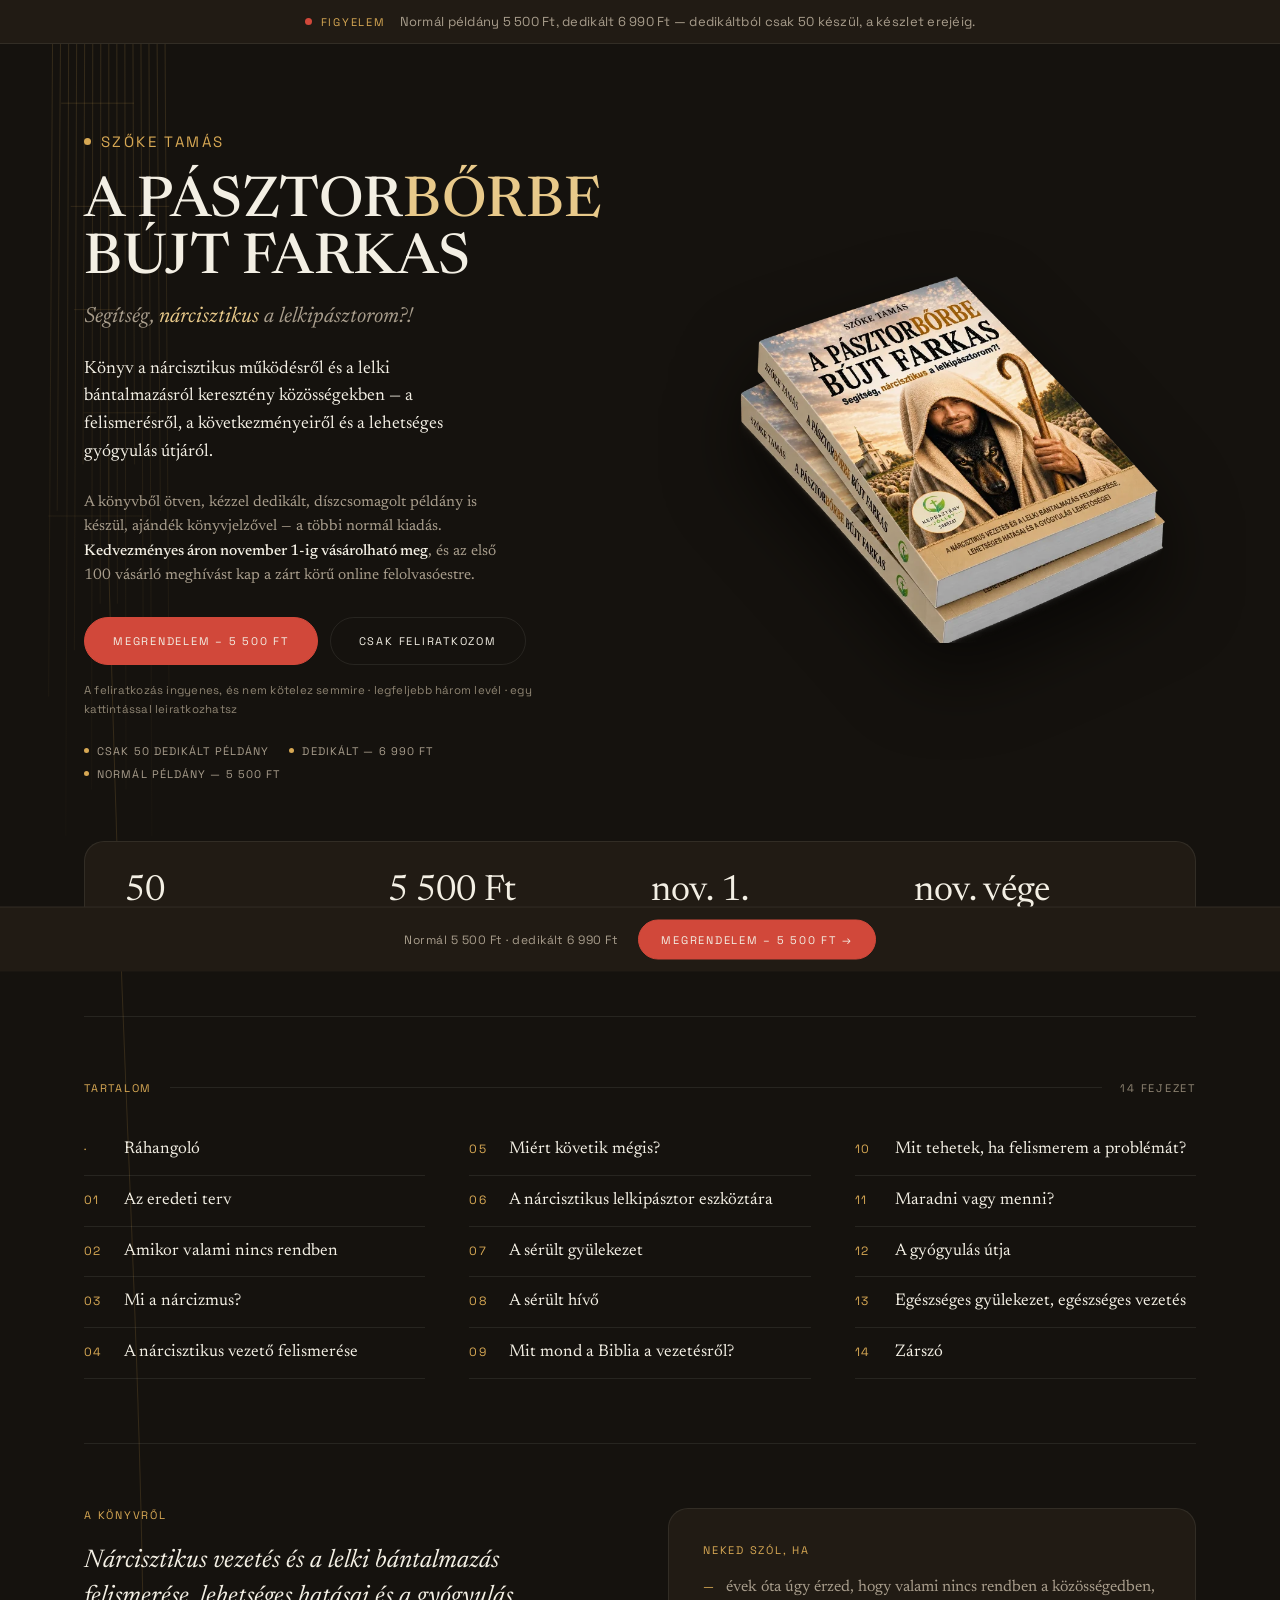
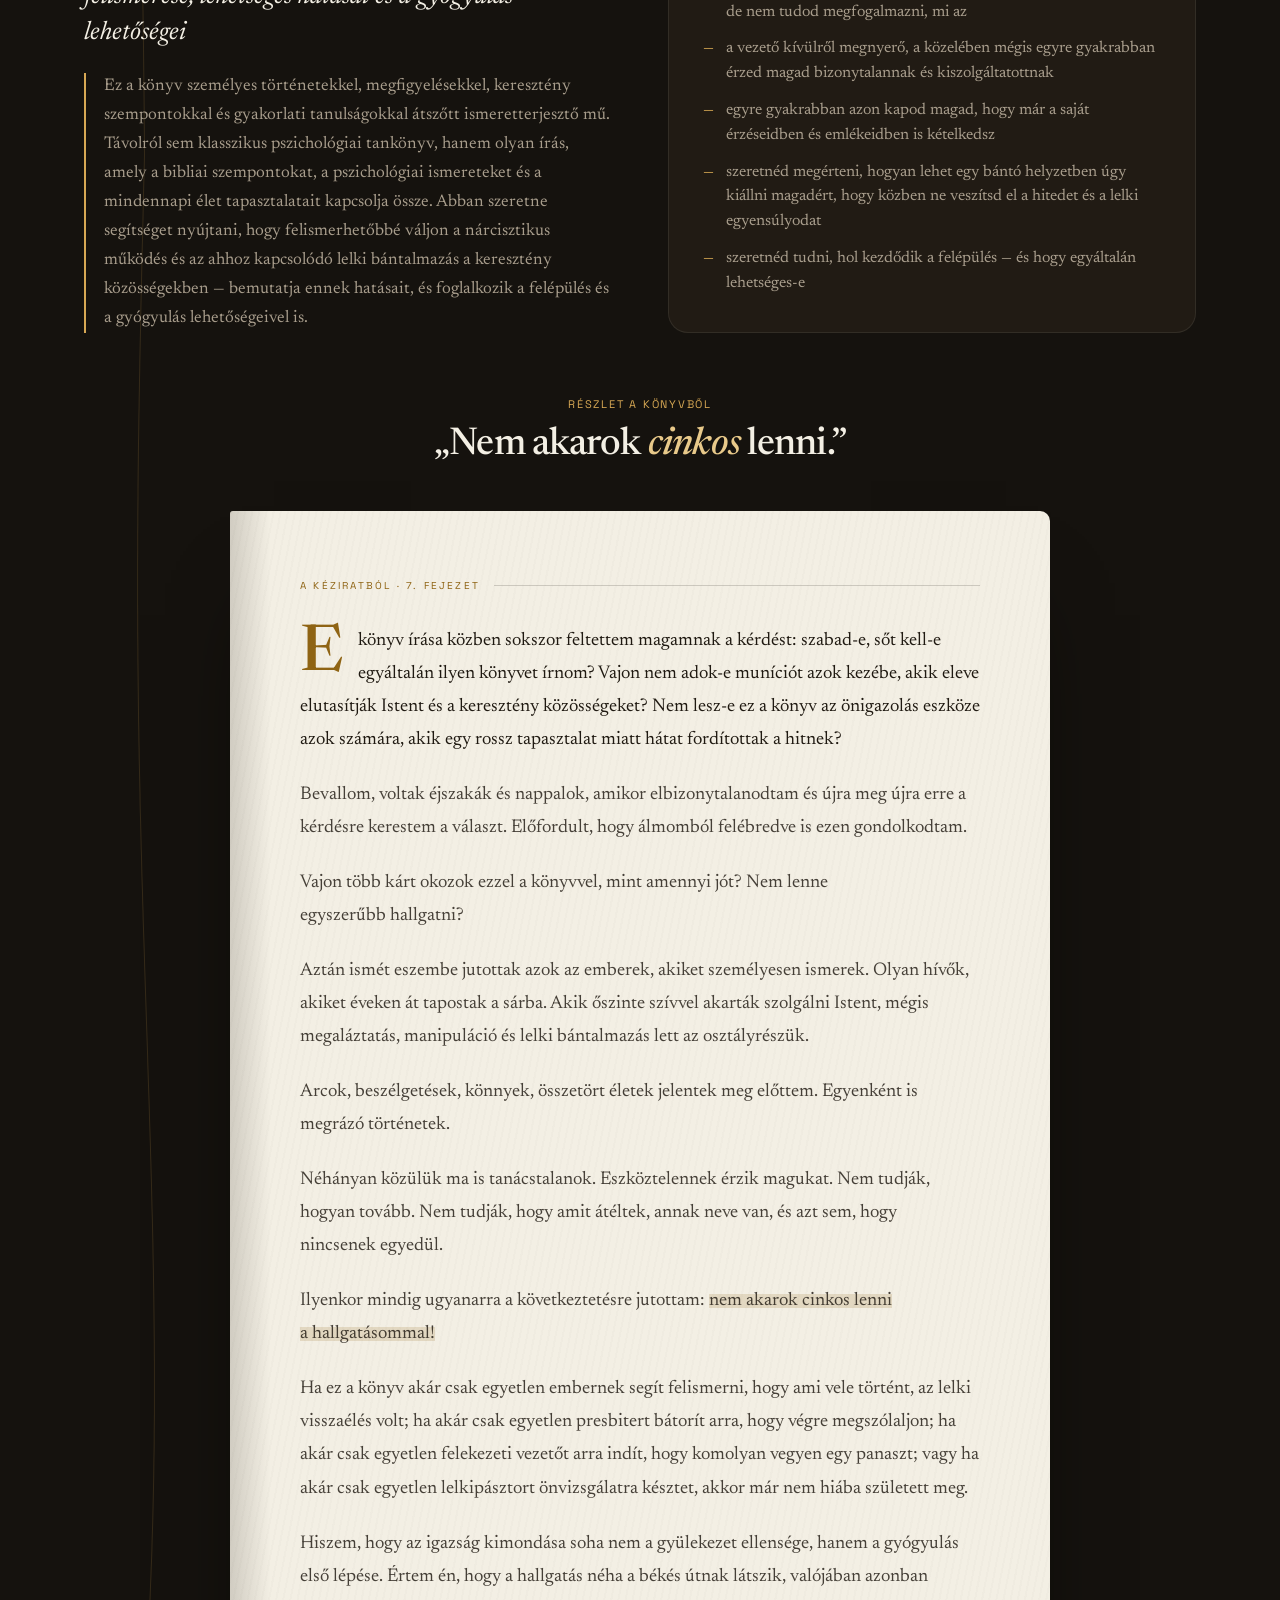
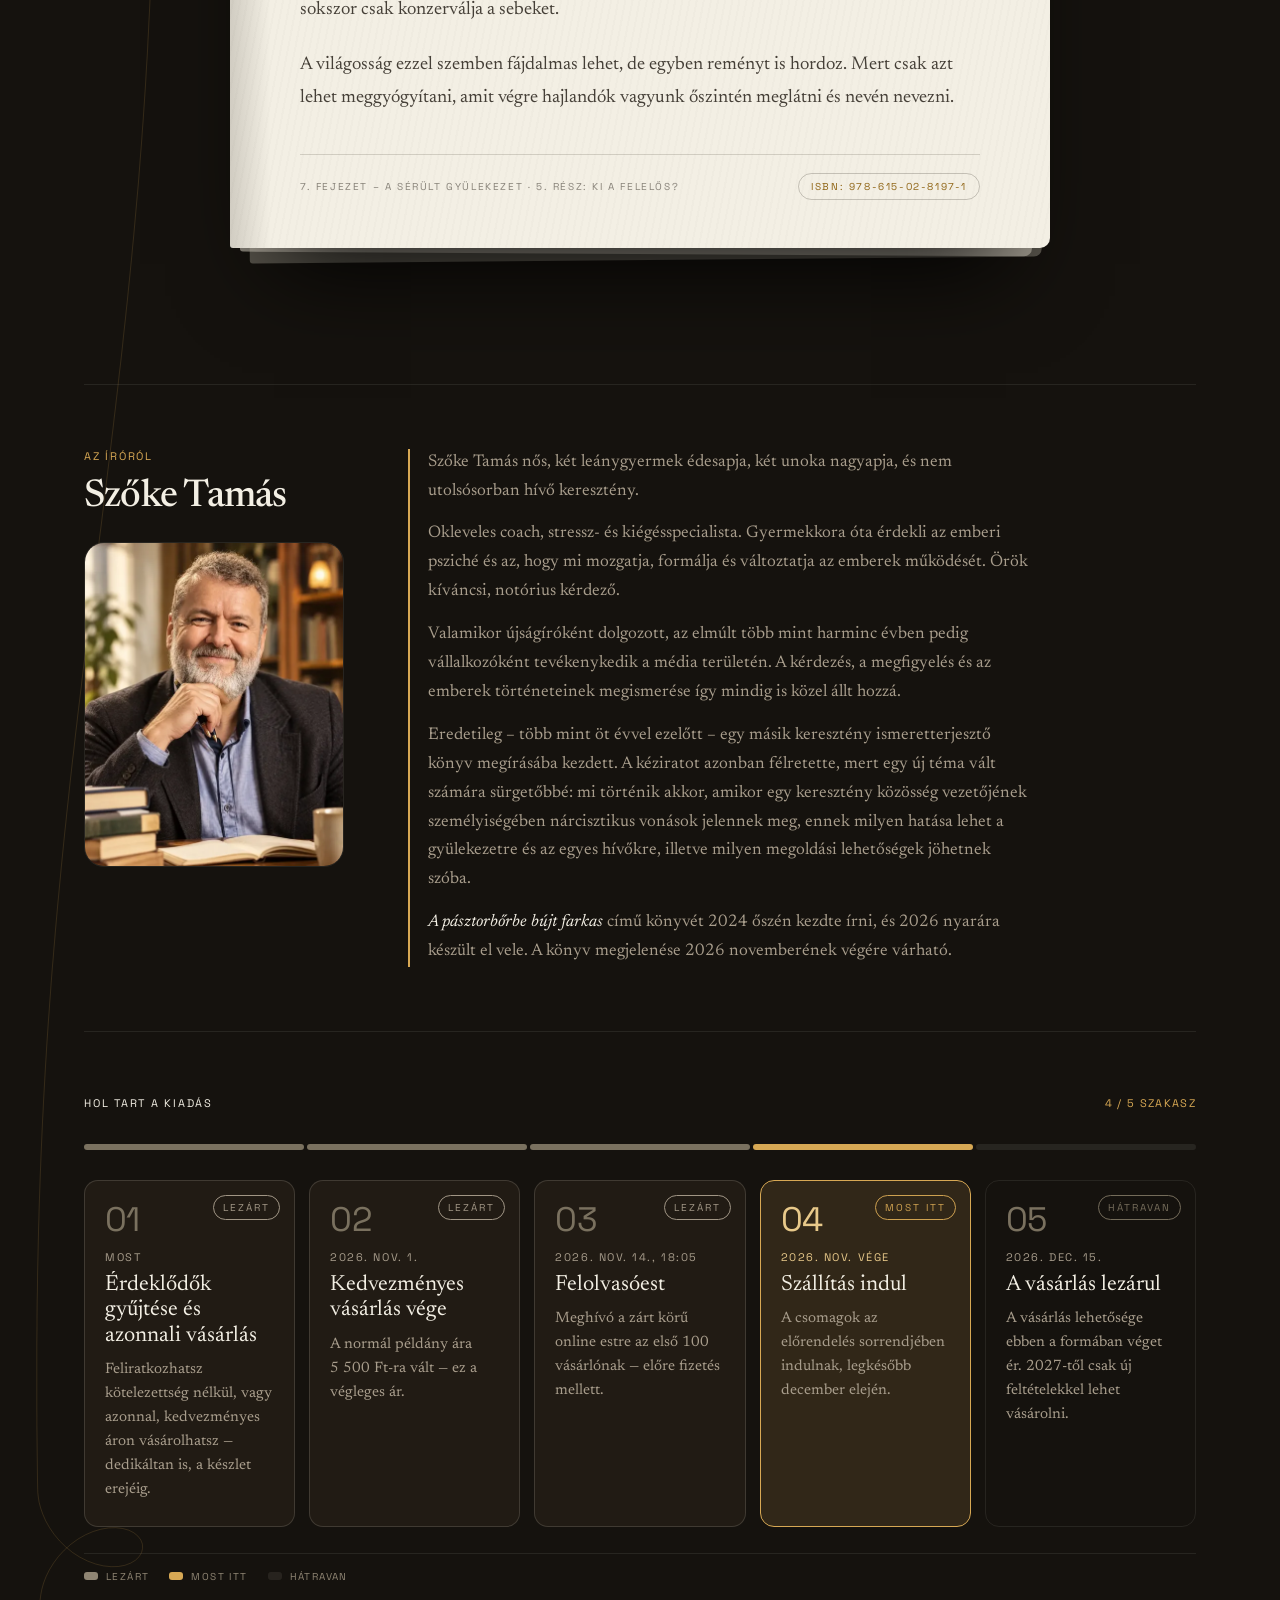
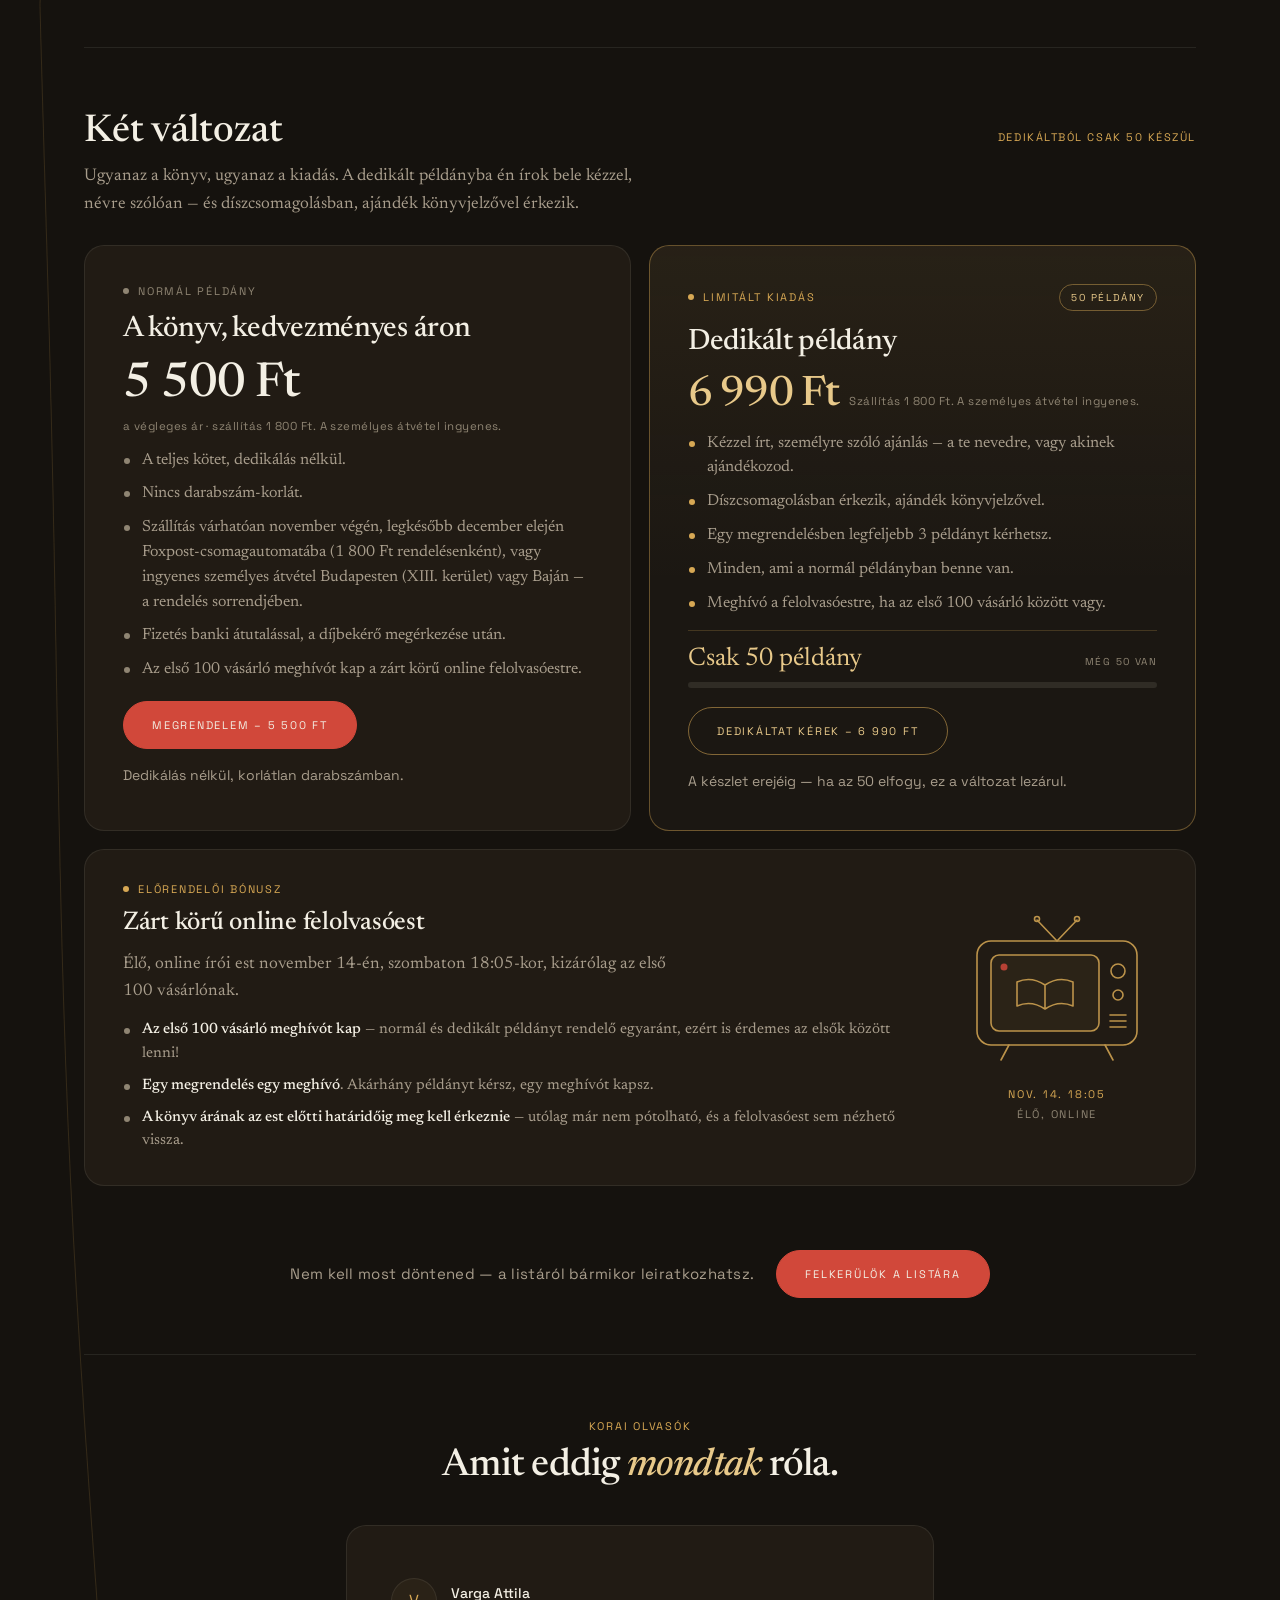
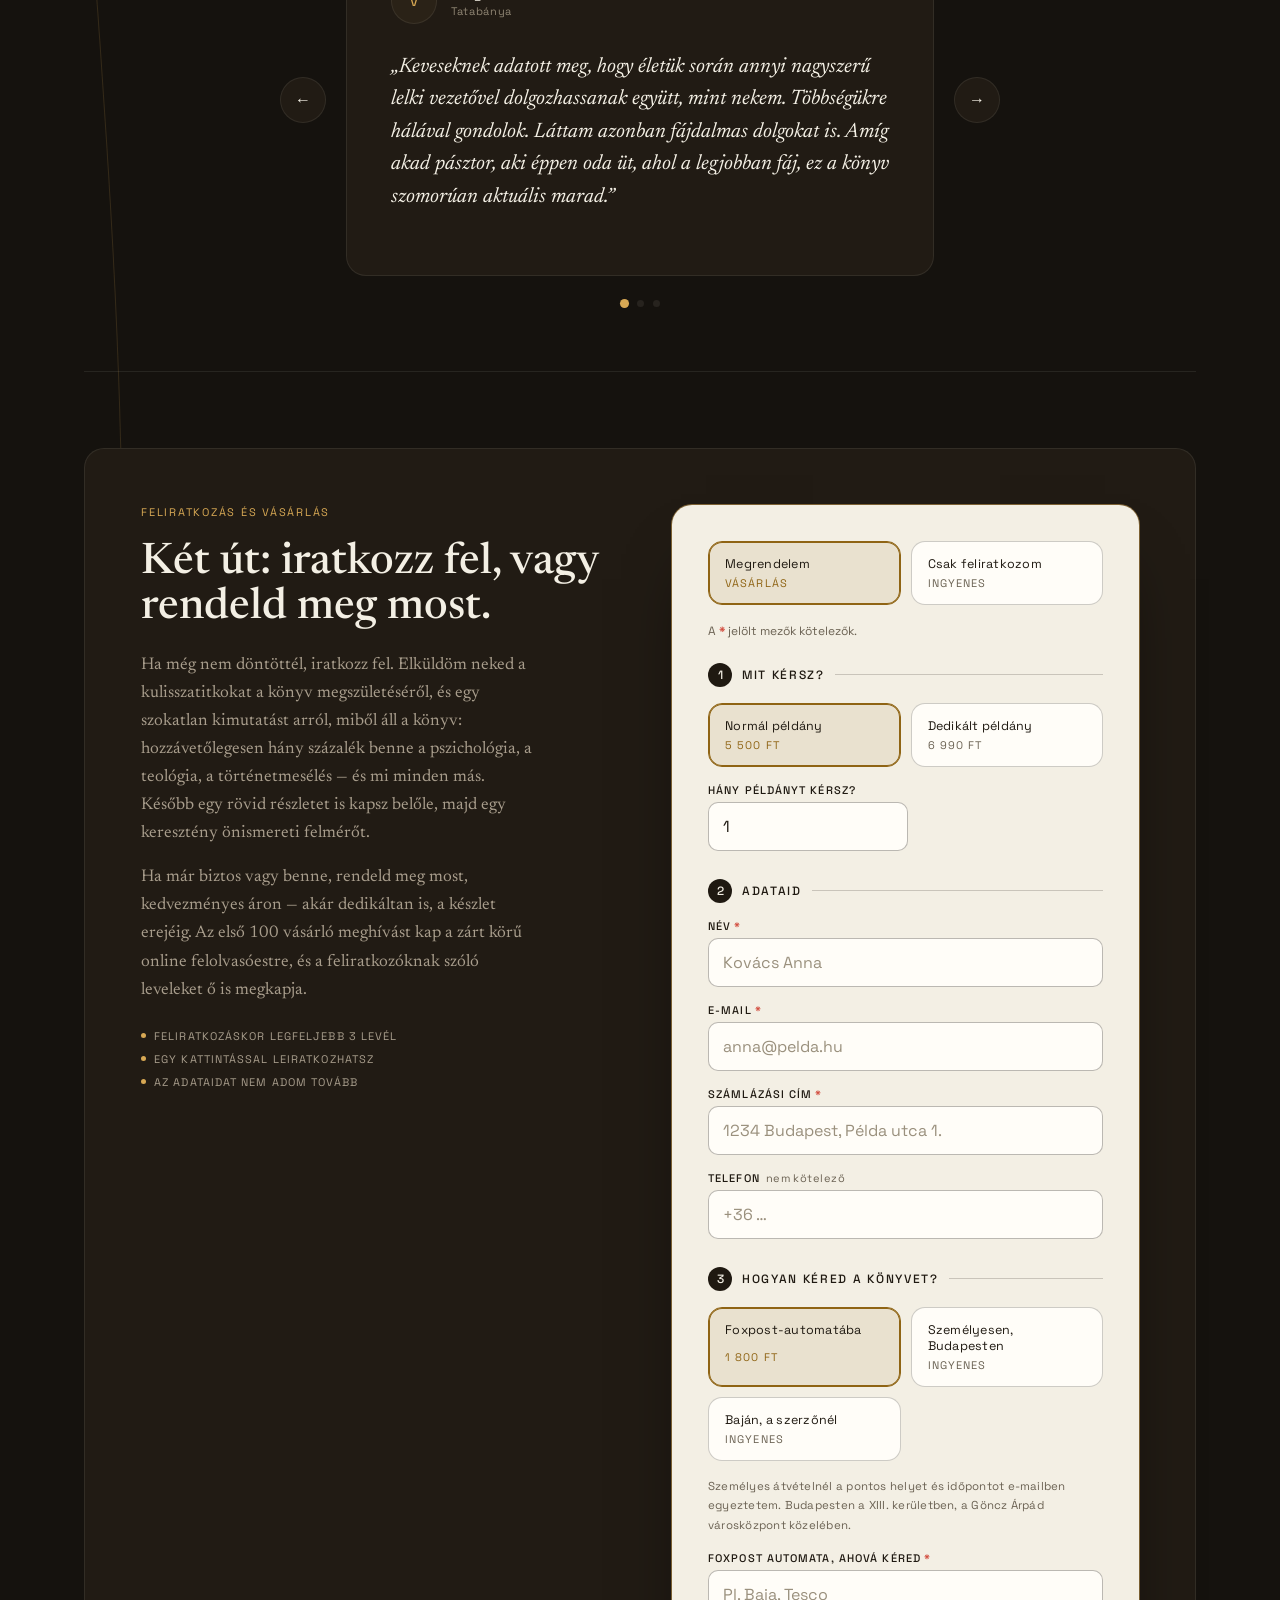
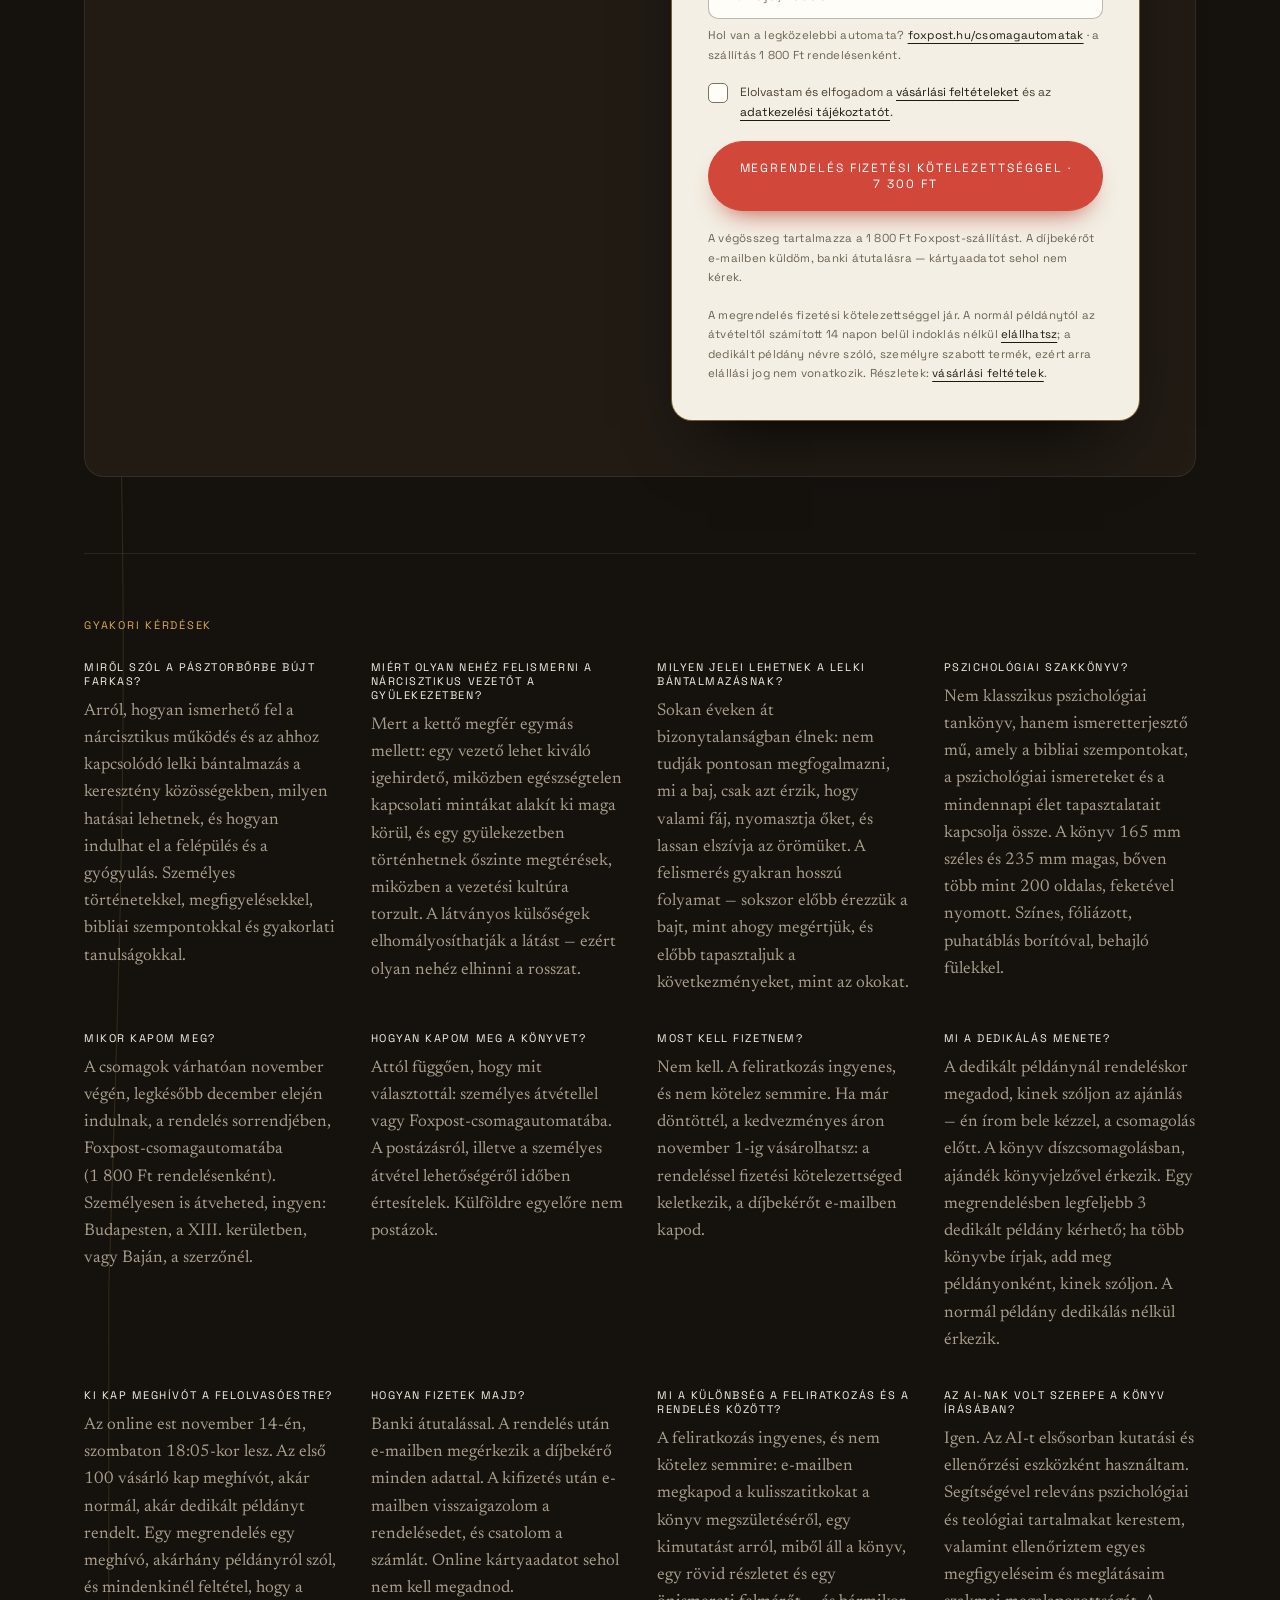
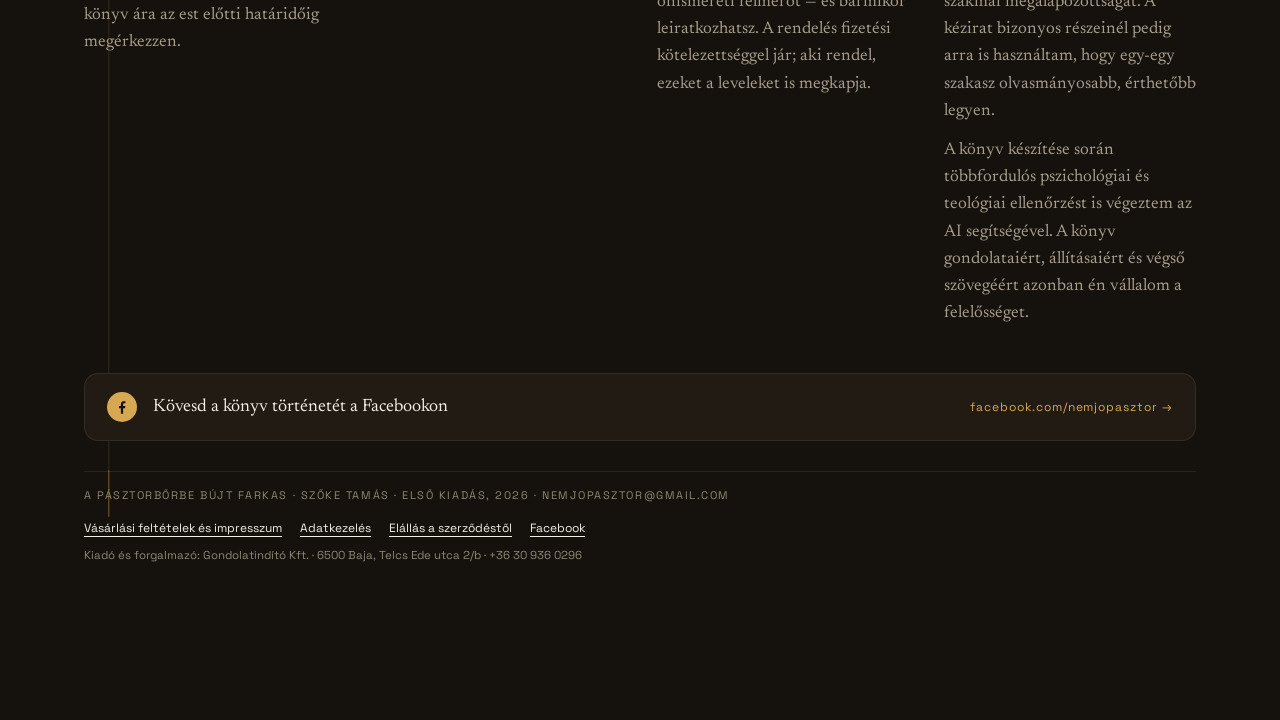
==== commit 67243dbd: "Rendelőűrlap: világos „papírlap" kártya, dobozos mezők, kötelező mezők csillaggal, sorszámozott szak" ====
--- a/index.html
+++ b/index.html
@@ -357,6 +357,53 @@
   details.more[open] > summary::before { content: "–"; }
   details.more > summary:hover { color: var(--gold); }
 
+  /* Az űrlap a könyv "papírlapján" áll — az oldal egyetlen világos felülete,
+     hogy rögtön látszódjon: ide kell írni. A helyi változókkal a benne lévő
+     komponensek (vopt, consent, jegyzetek) maguktól átszíneződnek. */
+  .form-card {
+    --ink:#1f1911; --ink-soft:#4a4032; --ink-faint:#6b6253;
+    --line: rgba(31,25,17,0.2);
+    --gold:#8f6414; --gold-soft:#8f6414; --bg:#f3efe4;
+    min-width: 0; position: relative;
+    background: var(--paper); color: var(--ink); border-radius: var(--r-lg);
+    padding: clamp(22px, 3.2vw, 36px);
+    box-shadow: 0 0 0 1px rgba(215,168,84,0.5), 0 40px 70px -34px rgba(0,0,0,0.9);
+  }
+  .form-card a { color: var(--ink); }
+  .form-card a:hover { color: var(--gold); }
+  .form-card .field-label { color: var(--ink); font-size: 11px; font-weight: 500; letter-spacing: 0.1em; }
+  .form-card .field-line {
+    background: #fffdf8; border: 1px solid rgba(31,25,17,0.3); border-radius: 10px;
+    padding: 13px 14px; font-size: 16px; color: var(--ink);
+    transition: border-color 160ms ease, box-shadow 160ms ease;
+  }
+  .form-card .field-line::placeholder { color: #9a907d; opacity: 1; }
+  .form-card .field-line:hover { border-color: rgba(31,25,17,0.55); }
+  .form-card .field-line:focus { border-color: var(--gold); box-shadow: 0 0 0 3px rgba(143,100,20,0.24); }
+  .form-card .vopt:not(.on) { background: #fffdf8; border-color: rgba(31,25,17,0.22); }
+  .form-card .vopt:not(.on):hover { border-color: rgba(143,100,20,0.7); }
+  .form-card .vopt.on { background: rgba(143,100,20,0.1); border-color: var(--gold); box-shadow: inset 0 0 0 1px var(--gold); }
+  .form-card .consent input { background: #fffdf8; border-color: #7a715f; }
+  .form-card .submit-btn { box-shadow: 0 14px 26px -14px rgba(178,58,42,0.9); }
+  .form-card .form-status.err { color: #8c2a1f; }
+  .form-card .form-status.err a { color: #8c2a1f; }
+  .req { color: var(--coral); font-style: normal; font-weight: 700; margin-left: 3px; }
+  .opt { color: var(--ink-faint); font-weight: 400; letter-spacing: 0.04em; text-transform: none; margin-left: 6px; }
+  .fgroup { display: grid; gap: 16px; }
+  .frow { display: grid; grid-template-columns: repeat(auto-fit, minmax(190px, 1fr)); gap: 16px; }
+  .fgroup + .fgroup, .fgroup + .fhead { margin-top: 4px; }
+  .fhead {
+    display: flex; align-items: center; gap: 10px; margin: 6px 0 0;
+    font-family: var(--sans); font-size: 12px; font-weight: 500; letter-spacing: 0.14em; text-transform: uppercase; color: var(--ink);
+  }
+  .fhead::before {
+    content: attr(data-n);
+    display: grid; place-items: center; width: 24px; height: 24px; flex: none; border-radius: 999px;
+    background: var(--ink); color: var(--paper); font-size: 12px; letter-spacing: 0;
+  }
+  .fhead::after { content: ""; flex: 1; height: 1px; background: var(--line); }
+  .req-note { font-family: var(--sans); font-size: 12px; color: var(--ink-faint); margin: 0; }
+
   /* idézet a könyvből — a könyv saját papírján */
   .quote-wrap { position: relative; max-width: 820px; margin: 0 auto; }
   .quote-wrap::before,
@@ -573,7 +620,7 @@
   .vopt.is-disabled { opacity: 0.45; cursor: not-allowed; }
   .vopt.is-disabled:hover { border-color: var(--line); }
   .vopt input:focus-visible ~ .vopt-t { outline: 2px solid var(--gold); outline-offset: 3px; }
-  #dedik-block { display: none; gap: 20px; border-left: 2px solid rgba(215,168,84,0.45); padding-left: 16px; }
+  #dedik-block { display: none; }
   #dedik-block.show { display: grid; }
 
 </style>
@@ -893,12 +940,12 @@
             <span>Az adataidat nem adom tovább</span>
           </div>
         </div>
-        <div style="min-width: 0;">
+        <div class="form-card">
           <div id="form-done" style="display: none; border: 1px solid var(--gold); border-radius: var(--r-md); padding: 26px; gap: 10px;">
             <span id="done-title" style="font-size: 24px; color: var(--ink);">Feliratkoztál</span>
             <span id="done-text" style="font-size: 16px; line-height: 1.6; color: var(--ink-soft);"></span>
           </div>
-          <form id="order-form" style="display: grid; gap: 20px;">
+          <form id="order-form" style="display: grid; gap: 18px;">
             <div class="vswitch mtabs" role="group" aria-label="Mit szeretnél?">
               <button type="button" class="vopt on" data-mode-tab="f2" aria-pressed="true">
                 <span class="vopt-t">Megrendelem</span>
@@ -909,9 +956,14 @@
                 <span class="vopt-p">ingyenes</span>
               </button>
             </div>
-
-            <div class="field-wrap" id="variant-pick" data-f2-only>
-              <span class="field-label" id="variant-legend">Melyik változatot kéred?</span>
+            <p class="req-note">A <b class="req" style="margin: 0;">*</b> jelölt mezők kötelezők.</p>
+
+            <input type="hidden" name="forras" value="landing">
+            <input type="hidden" name="mod" id="mod-input" value="elorendeles">
+            <div class="hp" aria-hidden="true"><label>Ezt hagyd üresen<input type="text" name="_gotcha" tabindex="-1" autocomplete="off"></label></div>
+
+            <div class="fgroup" id="variant-pick" data-f2-only>
+              <p class="fhead" id="variant-legend" data-n="1">Mit kérsz?</p>
               <div class="vswitch" role="radiogroup" aria-labelledby="variant-legend">
                 <label class="vopt on" data-vopt="normal">
                   <input type="radio" name="valtozat" value="normal" checked>
@@ -924,66 +976,61 @@
                   <span class="vopt-p" data-price-signed>6&nbsp;990&nbsp;Ft</span>
                 </label>
               </div>
-            </div>
-
-            <input type="hidden" name="forras" value="landing">
-            <input type="hidden" name="mod" id="mod-input" value="elorendeles">
-            <div class="hp" aria-hidden="true"><label>Ezt hagyd üresen<input type="text" name="_gotcha" tabindex="-1" autocomplete="off"></label></div>
-
-            <div style="display: grid; grid-template-columns: repeat(auto-fit, minmax(170px, 1fr)); gap: 20px;">
-              <div class="field-wrap">
-                <label class="field-label" for="f-nev">Név</label>
-                <input required id="f-nev" name="nev" autocomplete="name" placeholder="Kovács Anna" class="field-line">
-              </div>
-              <div class="field-wrap">
-                <label class="field-label" for="f-email">E-mail</label>
-                <input required type="email" id="f-email" name="email" autocomplete="email" inputmode="email" placeholder="anna@pelda.hu" class="field-line">
+              <div class="field-wrap" style="max-width: 200px;">
+                <label class="field-label" for="f-db">Hány példányt kérsz?</label>
+                <input id="f-db" name="db" type="number" min="1" max="100" value="1" class="field-line">
+                <span class="cta-note" id="db-note" style="display: none; margin-top: 2px;"></span>
               </div>
             </div>
 
-            <details class="more" id="extra-fields" open data-f2-only>
-              <summary id="extra-summary">Számlázási cím, átvétel, példányszám, telefon</summary>
-              <div style="display: grid; gap: 20px; margin-top: 20px;">
+            <div class="fgroup">
+              <p class="fhead" data-n="2">Adataid</p>
+              <div class="frow">
                 <div class="field-wrap">
-                  <label class="field-label" for="f-cim">Számlázási cím</label>
+                  <label class="field-label" for="f-nev">Név<b class="req" aria-hidden="true">*</b></label>
+                  <input required id="f-nev" name="nev" autocomplete="name" placeholder="Kovács Anna" class="field-line">
+                </div>
+                <div class="field-wrap">
+                  <label class="field-label" for="f-email">E-mail<b class="req" aria-hidden="true">*</b></label>
+                  <input required type="email" id="f-email" name="email" autocomplete="email" inputmode="email" placeholder="anna@pelda.hu" class="field-line">
+                </div>
+              </div>
+              <div class="frow" data-f2-only>
+                <div class="field-wrap">
+                  <label class="field-label" for="f-cim">Számlázási cím<b class="req" aria-hidden="true">*</b></label>
                   <input id="f-cim" name="cim" autocomplete="street-address" placeholder="1234 Budapest, Példa utca 1." class="field-line">
                 </div>
                 <div class="field-wrap">
-                  <span class="field-label" id="atvetel-legend">Hogyan kéred a könyvet?</span>
-                  <div class="vswitch" role="radiogroup" aria-labelledby="atvetel-legend">
-                    <label class="vopt on" data-atv><input type="radio" name="atvetel" value="Foxpost csomagautomata" checked><span class="vopt-t">Foxpost-automatába</span><span class="vopt-p" data-shipping>1&nbsp;800&nbsp;Ft</span></label>
-                    <label class="vopt" data-atv><input type="radio" name="atvetel" value="Személyes átvétel — Budapest, XIII. kerület"><span class="vopt-t">Személyesen, Budapesten</span><span class="vopt-p">ingyenes</span></label>
-                    <label class="vopt" data-atv><input type="radio" name="atvetel" value="Személyes átvétel — Baja, a szerzőnél"><span class="vopt-t">Baján, a szerzőnél</span><span class="vopt-p">ingyenes</span></label>
-                  </div>
-                  <span class="cta-note" style="margin-top: 2px;">Személyes átvételnél a pontos helyet és időpontot e-mailben egyeztetem. Budapesten a XIII. kerületben, a Göncz Árpád városközpont közelében.</span>
-                </div>
-                <div class="field-wrap" id="foxpost-wrap">
-                  <label class="field-label" for="f-foxpost">Foxpost automata, ahová kéred</label>
-                  <input id="f-foxpost" name="foxpost" placeholder="Pl. Baja, Tesco — az automata neve vagy címe" class="field-line">
-                  <span class="cta-note" style="margin-top: 2px;">Hol van a legközelebbi automata? <a href="https://foxpost.hu/csomagautomatak" target="_blank" rel="noopener">foxpost.hu/csomagautomatak</a> · a szállítás <span data-shipping>1&nbsp;800&nbsp;Ft</span> rendelésenként.</span>
-                </div>
-                <div style="display: grid; grid-template-columns: repeat(auto-fit, minmax(150px, 1fr)); gap: 20px;">
-                  <div class="field-wrap">
-                    <label class="field-label" for="f-tel">Telefon (nem kötelező)</label>
-                    <input id="f-tel" name="telefon" type="tel" autocomplete="tel" placeholder="+36 …" class="field-line">
-                  </div>
-                  <div class="field-wrap">
-                    <label class="field-label" for="f-db">Hány példányt kér</label>
-                    <input id="f-db" name="db" type="number" min="1" max="100" value="1" class="field-line">
-                    <span class="cta-note" id="db-note" style="display: none; margin-top: 2px;"></span>
-                  </div>
+                  <label class="field-label" for="f-tel">Telefon<span class="opt">nem kötelező</span></label>
+                  <input id="f-tel" name="telefon" type="tel" autocomplete="tel" placeholder="+36 …" class="field-line">
                 </div>
               </div>
-            </details>
-
-            <div id="dedik-block" data-f2-only>
+            </div>
+
+            <div class="fgroup" id="extra-fields" data-f2-only>
+              <p class="fhead" id="atvetel-legend" data-n="3">Hogyan kéred a könyvet?</p>
+              <div class="vswitch" role="radiogroup" aria-labelledby="atvetel-legend">
+                <label class="vopt on" data-atv><input type="radio" name="atvetel" value="Foxpost csomagautomata" checked><span class="vopt-t">Foxpost-automatába</span><span class="vopt-p" data-shipping>1&nbsp;800&nbsp;Ft</span></label>
+                <label class="vopt" data-atv><input type="radio" name="atvetel" value="Személyes átvétel — Budapest, XIII. kerület"><span class="vopt-t">Személyesen, Budapesten</span><span class="vopt-p">ingyenes</span></label>
+                <label class="vopt" data-atv><input type="radio" name="atvetel" value="Személyes átvétel — Baja, a szerzőnél"><span class="vopt-t">Baján, a szerzőnél</span><span class="vopt-p">ingyenes</span></label>
+              </div>
+              <span class="cta-note">Személyes átvételnél a pontos helyet és időpontot e-mailben egyeztetem. Budapesten a XIII. kerületben, a Göncz Árpád városközpont közelében.</span>
+              <div class="field-wrap" id="foxpost-wrap">
+                <label class="field-label" for="f-foxpost">Foxpost automata, ahová kéred<b class="req" aria-hidden="true">*</b></label>
+                <input id="f-foxpost" name="foxpost" placeholder="Pl. Baja, Tesco" class="field-line">
+                <span class="cta-note" style="margin-top: 2px;">Hol van a legközelebbi automata? <a href="https://foxpost.hu/csomagautomatak" target="_blank" rel="noopener">foxpost.hu/csomagautomatak</a> · a szállítás <span data-shipping>1&nbsp;800&nbsp;Ft</span> rendelésenként.</span>
+              </div>
+            </div>
+
+            <div id="dedik-block" class="fgroup" data-f2-only>
+              <p class="fhead" data-n="4">Dedikálás</p>
               <p class="cta-note" id="dedik-lead" style="margin: 0;">Minden dedikált kötetbe kézzel írom bele az ajánlást. Írd le, kinek szóljon — ha több példányt kérsz, példányonként.</p>
               <div class="field-wrap">
-                <label class="field-label" for="f-ded">Kinek szóljon az ajánlás?</label>
+                <label class="field-label" for="f-ded">Kinek szóljon az ajánlás?<b class="req" aria-hidden="true">*</b></label>
                 <input id="f-ded" name="dedikalas" placeholder="Név, ahogy a kötetbe kerül" class="field-line">
               </div>
               <div class="field-wrap">
-                <label class="field-label" for="f-ded-uzenet">Pár szavas instrukció (nem kötelező)</label>
+                <label class="field-label" for="f-ded-uzenet">Pár szavas instrukció<span class="opt">nem kötelező</span></label>
                 <input id="f-ded-uzenet" name="dedikalas_uzenet" placeholder="Pl. a 40. születésnapjára, tőlem" class="field-line">
               </div>
             </div>
@@ -1527,7 +1574,18 @@
     }
 
     updateSubmitLabel();
+    renumberSteps();
     if (!silent) track("valtozat_valasztas", { valtozat: variant });
+  }
+
+  /* A szakaszok sorszáma a látható szakaszok sorrendjét követi (F1-ben csak
+     az "Adataid" látszik, dedikáltnál a "Dedikálás" is). */
+  function renumberSteps() {
+    var n = 0;
+    qsa(".fhead", form).forEach(function (h) {
+      if (h.offsetParent === null) return;
+      h.setAttribute("data-n", String(++n));
+    });
   }
 
   /* ---------- üzemmód: F1 (feliratkozás) / F2 (vásárlás) ---------- */
@@ -1564,6 +1622,7 @@
 
     setVariant(variant, true);
     updateDelivery();
+    renumberSteps();
     if (!silent) track("mod_valtas", { mod: mode });
   }
 
